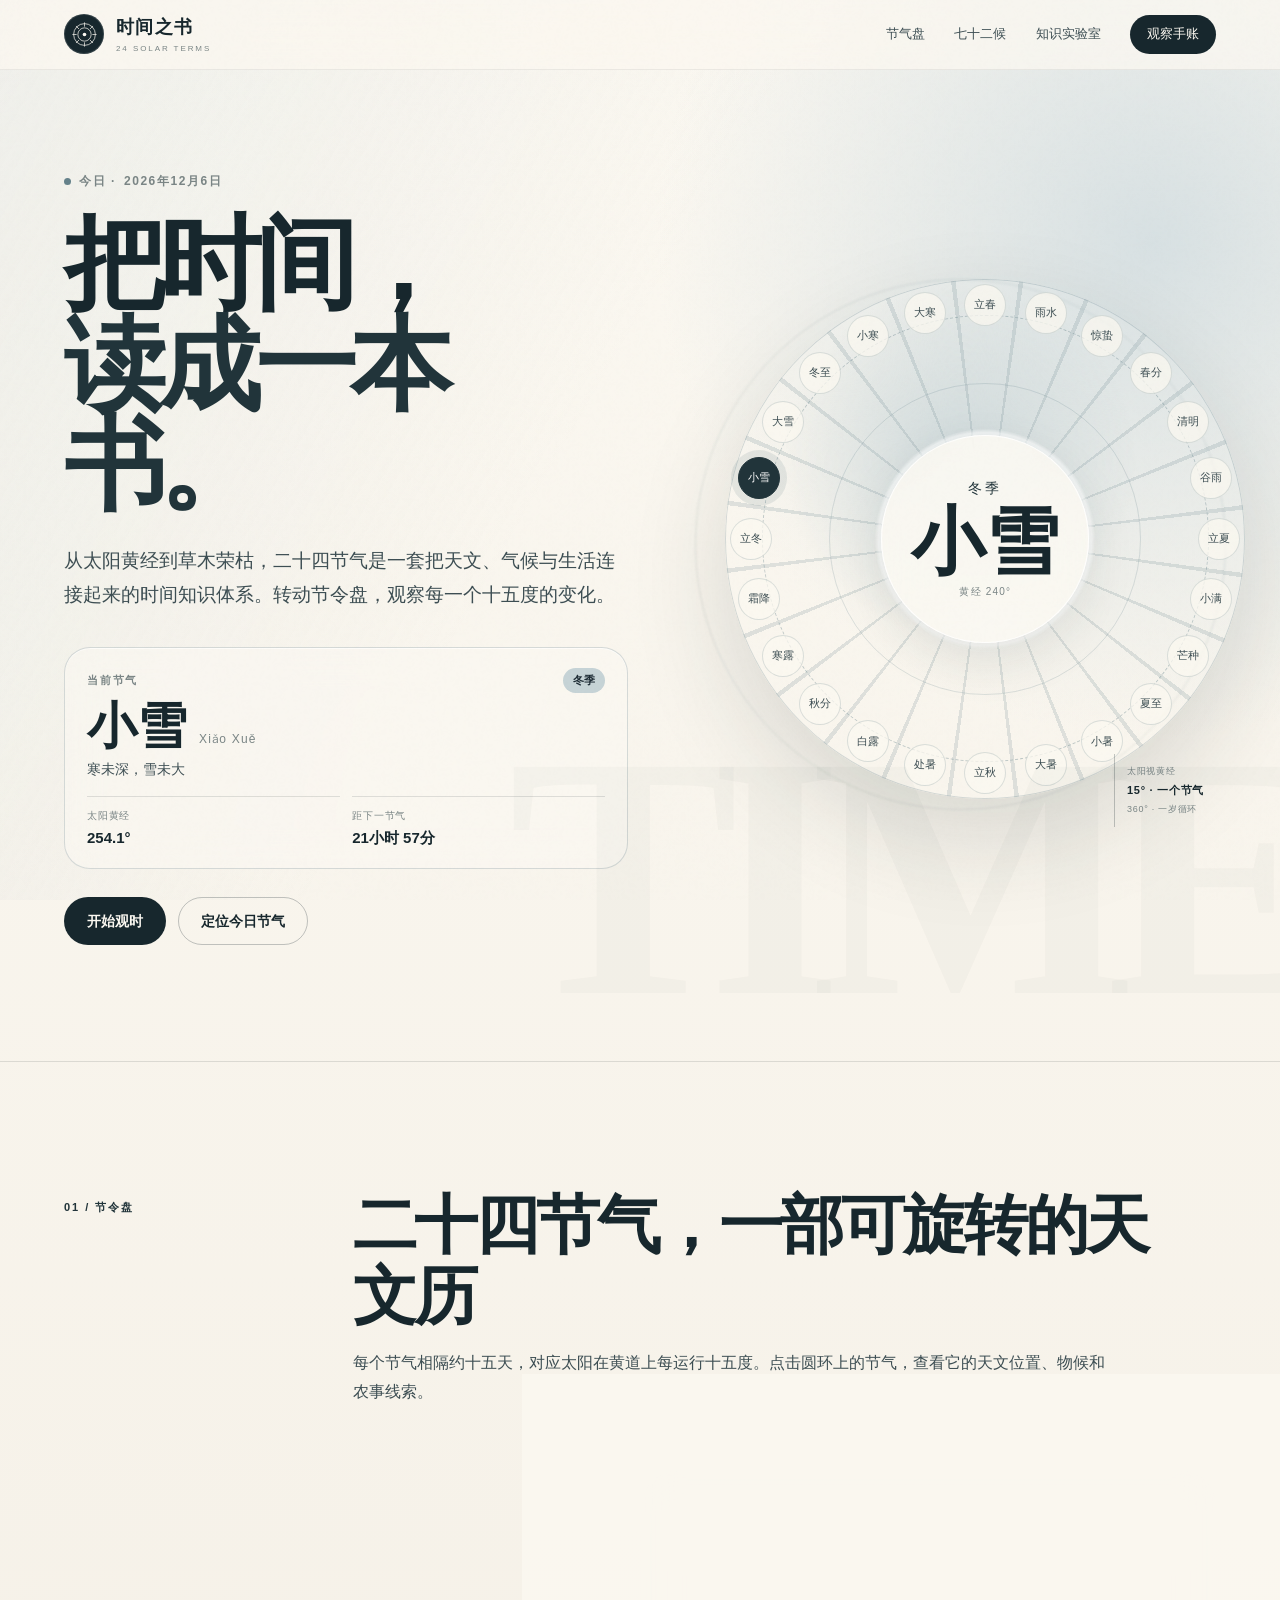
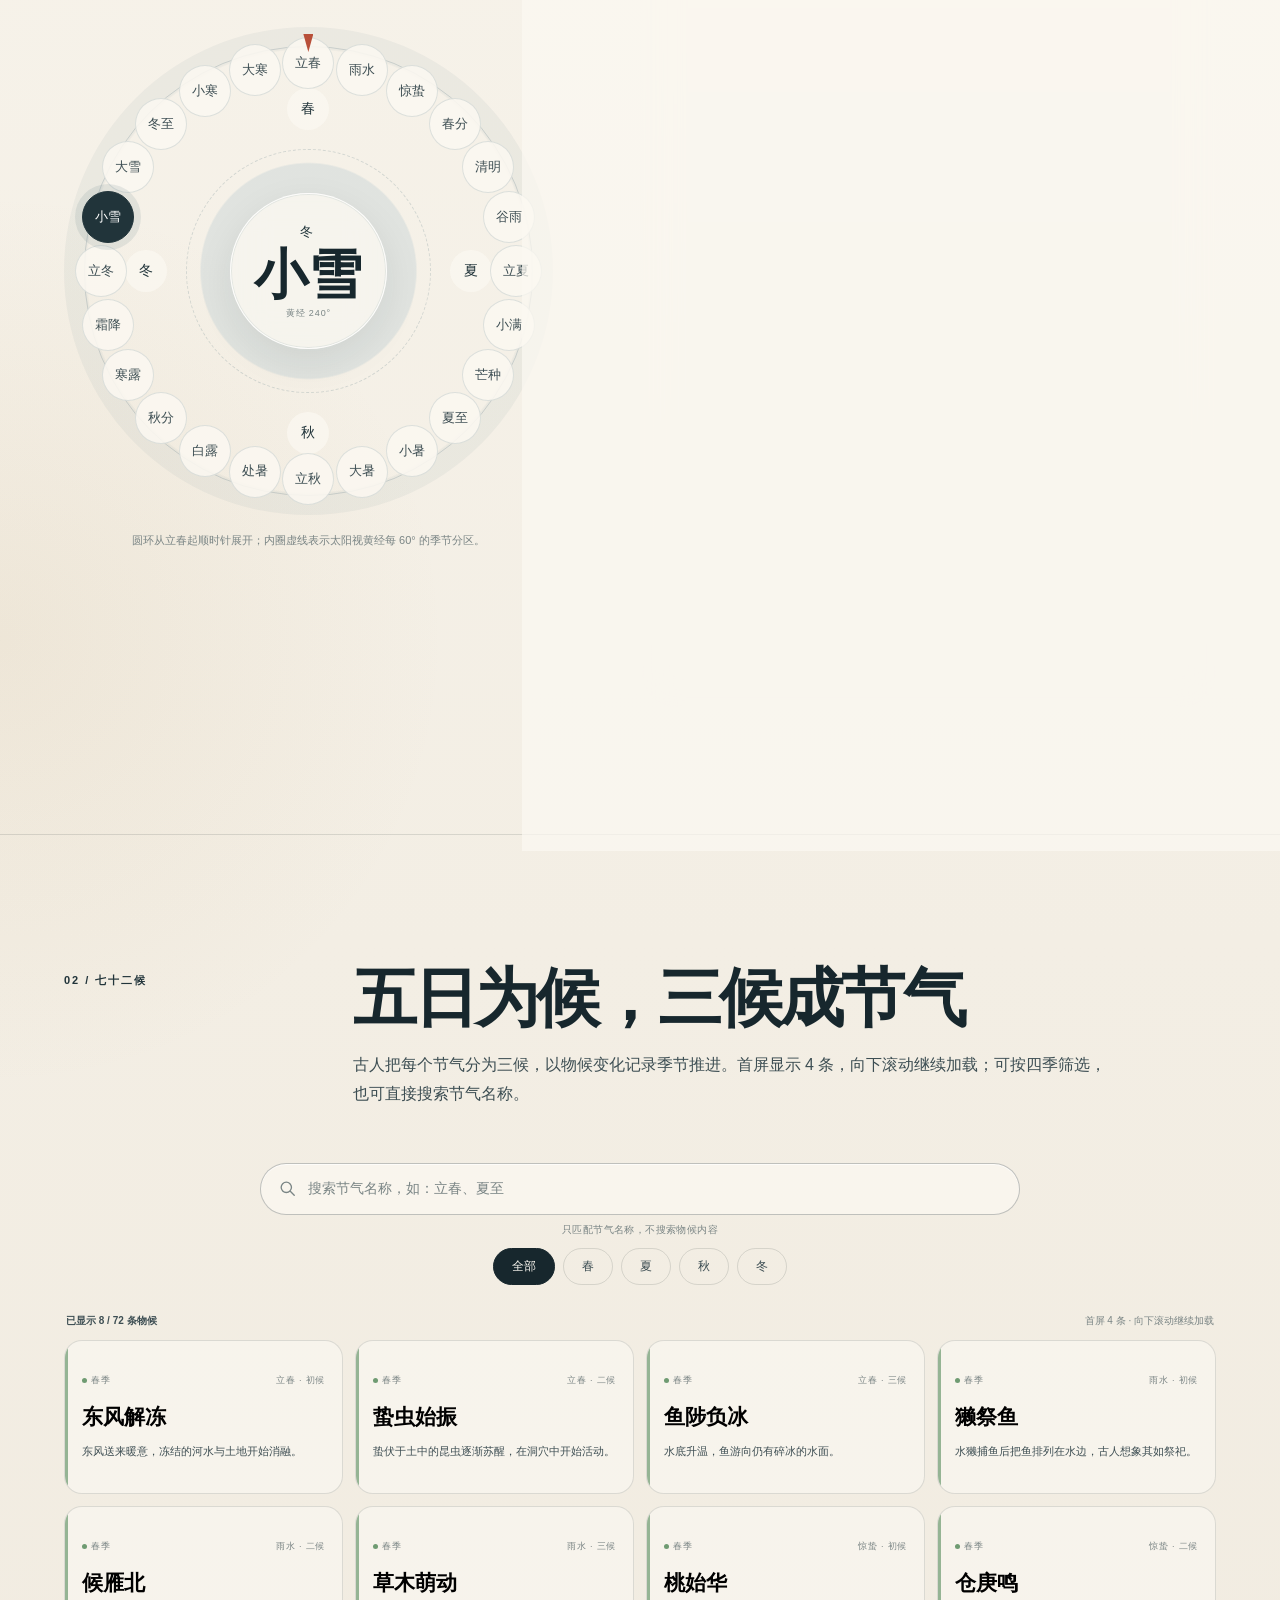
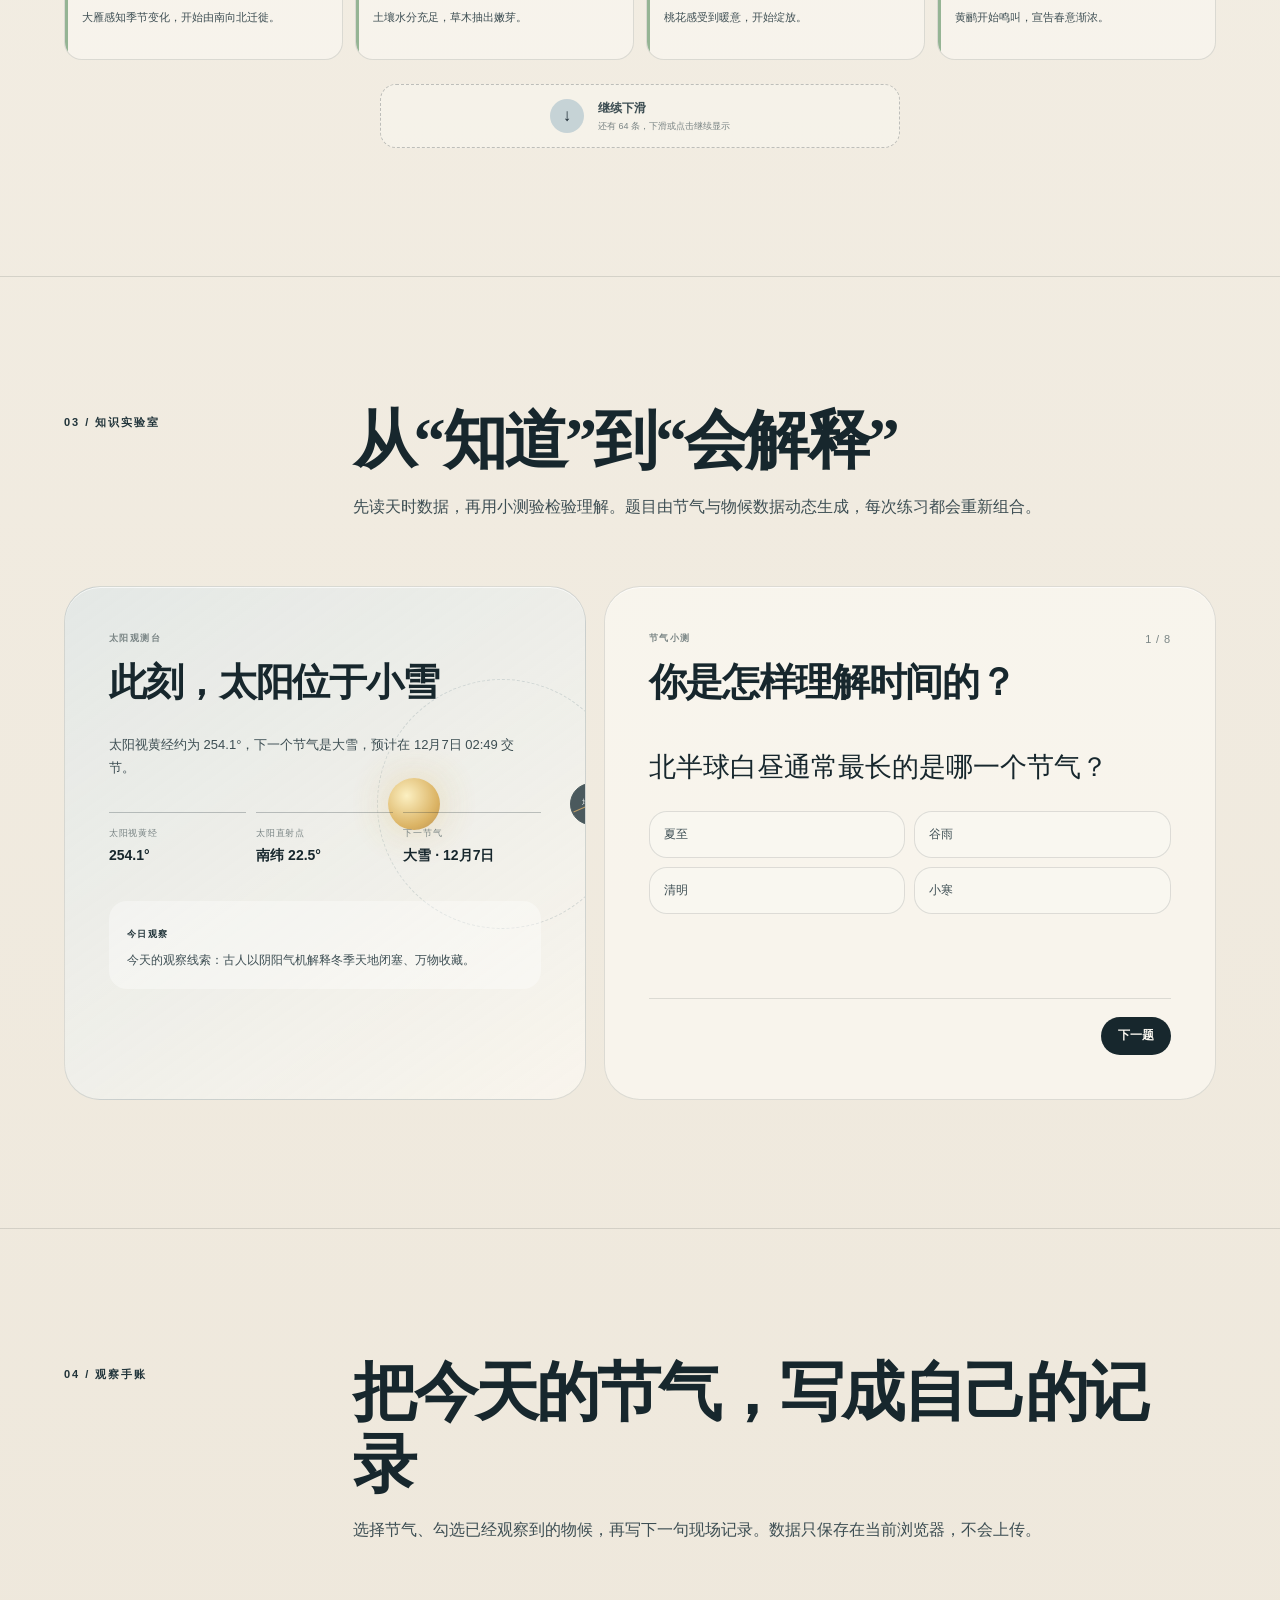
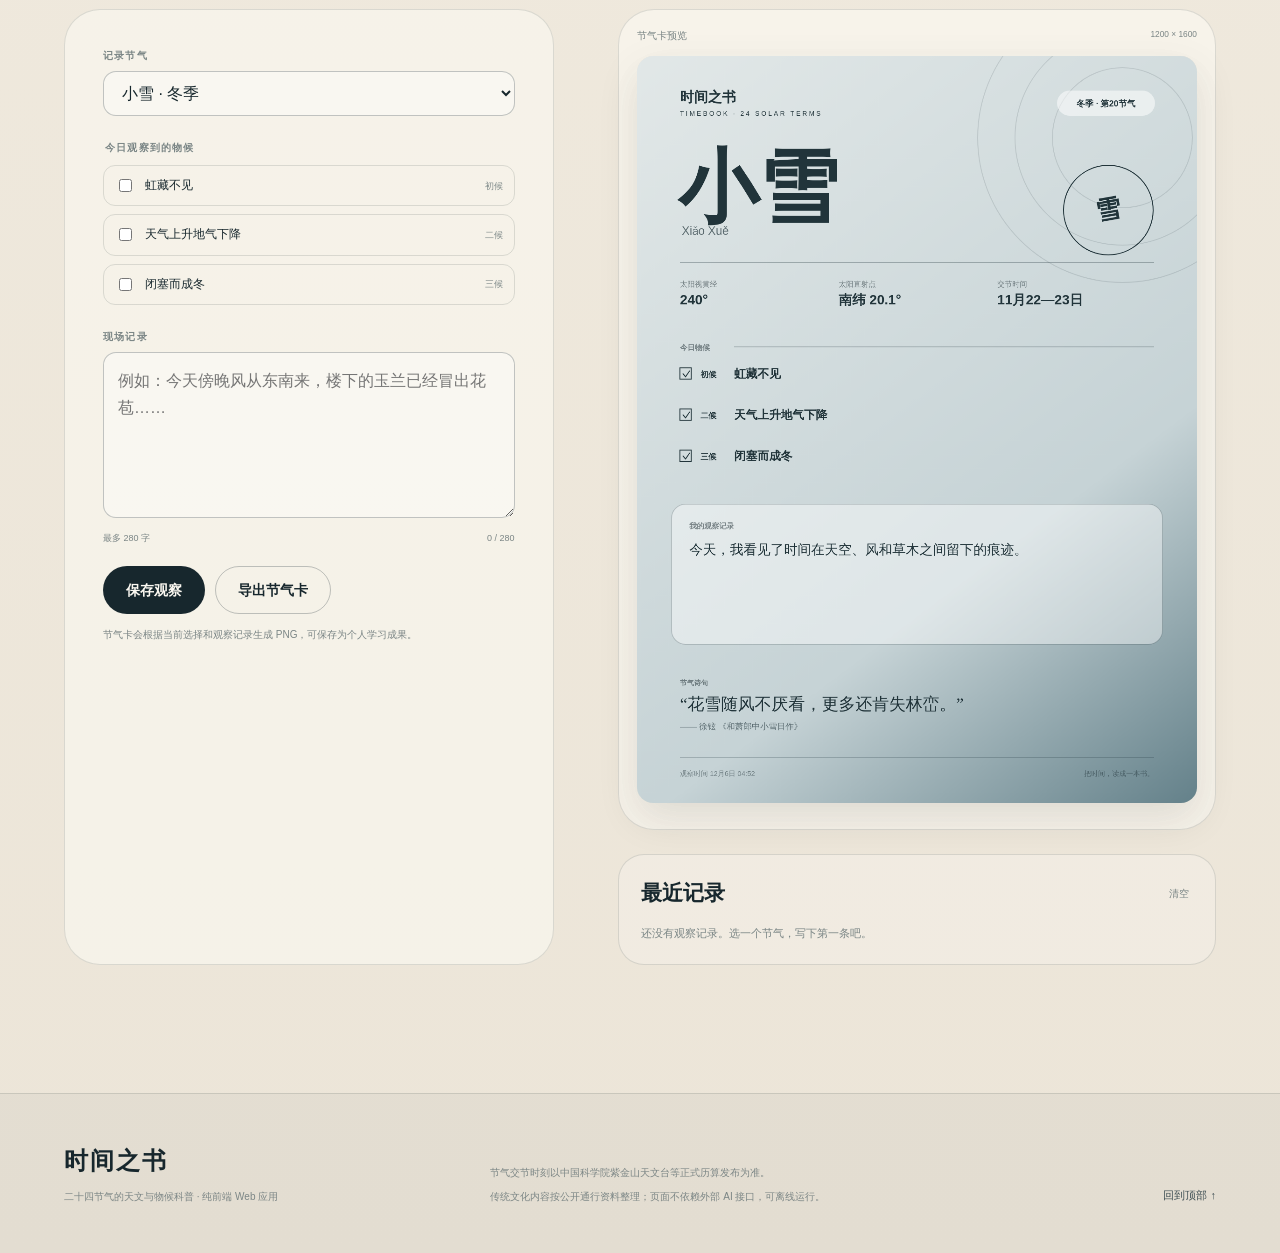
==== index.html @ 96a752ae "Add paged pentad browsing and solar term search" ====
<!doctype html>
<html lang="zh-CN">
<head>
  <meta charset="utf-8">
  <meta name="viewport" content="width=device-width, initial-scale=1">
  <meta name="description" content="《时间之书》是一款面向公众的二十四节气天文与物候科普 Web 应用，用交互节气盘、七十二候、知识测验与观察手账建立完整学习闭环。">
  <meta name="theme-color" content="#15272f">
  <title>时间之书 · 二十四节气天文与物候科普</title>
  <link rel="manifest" href="manifest.webmanifest">
  <link rel="icon" href="assets/icon.svg" type="image/svg+xml">
  <link rel="stylesheet" href="css/styles.css">
</head>
<body>
  <a class="skip-link" href="#main">跳到主要内容</a>
  <div class="page-grain" aria-hidden="true"></div>

  <header class="site-header" id="top">
    <a class="brand" href="#top" aria-label="时间之书首页">
      <span class="brand-mark" aria-hidden="true">
        <svg viewBox="0 0 48 48" role="img"><circle cx="24" cy="24" r="18"></circle><circle cx="24" cy="24" r="11"></circle><path d="M24 4v7M24 37v7M4 24h7M37 24h7M9.9 9.9l5 5M33.1 33.1l5 5M38.1 9.9l-5 5M14.9 33.1l-5 5"></path><circle cx="24" cy="24" r="3"></circle></svg>
      </span>
      <span class="brand-copy"><strong>时间之书</strong><small>24 SOLAR TERMS</small></span>
    </a>
    <nav class="site-nav" aria-label="主导航">
      <a href="#wheel">节气盘</a>
      <a href="#pentads">七十二候</a>
      <a href="#learning">知识实验室</a>
      <a class="nav-pill" href="#journal">观察手账</a>
    </nav>
  </header>

  <main id="main">
    <section class="hero" aria-labelledby="hero-title">
      <div class="hero-copy">
        <p class="eyebrow"><span class="pulse-dot" aria-hidden="true"></span> 今日 · <span id="todayLabel">正在校准天时</span></p>
        <h1 id="hero-title">把时间，<br><em>读成一本书。</em></h1>
        <p class="hero-lead">从太阳黄经到草木荣枯，二十四节气是一套把天文、气候与生活连接起来的时间知识体系。转动节令盘，观察每一个十五度的变化。</p>

        <article class="live-term" aria-live="polite">
          <div class="live-term-top">
            <span class="live-kicker">当前节气</span>
            <span class="live-season" id="liveSeason">—</span>
          </div>
          <div class="live-term-main">
            <strong id="liveTermName">—</strong>
            <span id="liveTermPinyin">—</span>
          </div>
          <p id="liveTermPhrase">正在根据太阳视黄经计算当前节气。</p>
          <div class="live-metrics">
            <div><span>太阳黄经</span><b id="liveLongitude">—</b></div>
            <div><span>距下一节气</span><b id="liveCountdown">—</b></div>
          </div>
        </article>

        <div class="hero-actions">
          <a class="button button-primary" href="#wheel">开始观时</a>
          <button class="button button-ghost" id="jumpTodayBtn" type="button">定位今日节气</button>
        </div>
      </div>

      <div class="hero-visual" aria-hidden="true">
        <div class="orbit-halo orbit-halo-a"></div>
        <div class="orbit-halo orbit-halo-b"></div>
        <div class="hero-orbit" id="heroOrbit">
          <div class="orbit-center">
            <span class="orbit-season" id="orbitSeason">四时</span>
            <strong id="orbitTerm">节气</strong>
            <small id="orbitLongitude">黄经 —</small>
          </div>
        </div>
        <div class="orbit-caption">
          <span>太阳视黄经</span>
          <strong>15° · 一个节气</strong>
          <span>360° · 一岁循环</span>
        </div>
      </div>
    </section>

    <section class="section wheel-section" id="wheel" aria-labelledby="wheel-title">
      <header class="section-heading">
        <p class="section-number">01 / 节令盘</p>
        <div>
          <h2 id="wheel-title">二十四节气，一部可旋转的天文历</h2>
          <p>每个节气相隔约十五天，对应太阳在黄道上每运行十五度。点击圆环上的节气，查看它的天文位置、物候和农事线索。</p>
        </div>
      </header>

      <div class="wheel-layout">
        <div class="solar-wheel-wrap">
          <div class="solar-wheel" id="solarWheel" role="group" aria-label="二十四节气交互圆盘">
            <div class="wheel-ring wheel-ring-outer" aria-hidden="true"></div>
            <div class="wheel-ring wheel-ring-inner" aria-hidden="true"></div>
            <div class="wheel-seasons" aria-hidden="true">
              <span class="wheel-season spring">春</span>
              <span class="wheel-season summer">夏</span>
              <span class="wheel-season autumn">秋</span>
              <span class="wheel-season winter">冬</span>
            </div>
            <div class="wheel-center" aria-live="polite">
              <span class="wheel-center-season" id="wheelSeason">春</span>
              <strong id="wheelTerm">立春</strong>
              <small id="wheelHint">黄经 315°</small>
            </div>
            <div class="wheel-terms" id="wheelTerms"></div>
            <div class="wheel-pointer" aria-hidden="true"></div>
          </div>
          <p class="wheel-note">圆环从立春起顺时针展开；内圈虚线表示太阳视黄经每 60° 的季节分区。</p>
        </div>

        <article class="term-panel" id="termPanel" aria-live="polite">
          <div id="termDetail"></div>
        </article>
      </div>
    </section>

    <section class="section pentad-section" id="pentads" aria-labelledby="pentads-title">
      <header class="section-heading">
        <p class="section-number">02 / 七十二候</p>
        <div>
          <h2 id="pentads-title">五日为候，三候成节气</h2>
          <p>古人把每个节气分为三候，以物候变化记录季节推进。首屏显示 4 条，向下滚动继续加载；可按四季筛选，也可直接搜索节气名称。</p>
        </div>
      </header>

      <div class="pentad-tools">
        <label class="pentad-search" for="pentadSearch">
          <svg viewBox="0 0 24 24" aria-hidden="true"><circle cx="10.5" cy="10.5" r="6.5"></circle><path d="m15.5 15.5 5 5"></path></svg>
          <input id="pentadSearch" type="search" inputmode="search" autocomplete="off" placeholder="搜索节气名称，如：立春、夏至" aria-describedby="pentadSearchHint">
          <button class="pentad-search-clear" id="clearPentadSearch" type="button" aria-label="清除节气搜索" hidden>×</button>
        </label>
        <p id="pentadSearchHint">只匹配节气名称，不搜索物候内容</p>
      </div>

      <div class="season-filter" id="seasonFilter" role="group" aria-label="按季节筛选七十二候">
        <button class="season-button is-active" type="button" data-season="all">全部</button>
        <button class="season-button" type="button" data-season="spring">春</button>
        <button class="season-button" type="button" data-season="summer">夏</button>
        <button class="season-button" type="button" data-season="autumn">秋</button>
        <button class="season-button" type="button" data-season="winter">冬</button>
      </div>

      <div class="pentad-meta">
        <span id="pentadStatus">显示 4 / 72 条物候</span>
        <span>首屏 4 条 · 向下滚动继续加载</span>
      </div>
      <div class="pentad-grid" id="pentadGrid"></div>
      <p class="pentad-empty" id="pentadEmpty" hidden></p>
      <button class="pentad-load-zone" id="pentadLoadZone" type="button">
        <span class="pentad-load-mark" aria-hidden="true">↓</span>
        <span><strong id="pentadLoadTitle">继续下滑</strong><small id="pentadLoadText">显示更多物候，也可以点击加载</small></span>
      </button>
    </section>

    <section class="section learning-section" id="learning" aria-labelledby="learning-title">
      <header class="section-heading">
        <p class="section-number">03 / 知识实验室</p>
        <div>
          <h2 id="learning-title">从“知道”到“会解释”</h2>
          <p>先读天时数据，再用小测验检验理解。题目由节气与物候数据动态生成，每次练习都会重新组合。</p>
        </div>
      </header>

      <div class="learning-grid">
        <article class="science-card">
          <div class="card-label">太阳观测台</div>
          <div class="science-orbit" aria-hidden="true">
            <div class="science-sun"></div>
            <div class="science-earth"><span>地球</span></div>
            <div class="science-axis"></div>
          </div>
          <h3 id="scienceTitle">此刻，太阳走到哪里？</h3>
          <p id="scienceCopy">正在计算太阳视黄经和太阳直射点纬度。</p>
          <dl class="science-stats">
            <div><dt>太阳视黄经</dt><dd id="scienceLongitude">—</dd></div>
            <div><dt>太阳直射点</dt><dd id="scienceDeclination">—</dd></div>
            <div><dt>下一节气</dt><dd id="scienceNextTerm">—</dd></div>
          </dl>
          <div class="observation-prompt">
            <span>今日观察</span>
            <p id="observationPrompt">留意天空、风向和植物的变化，把它们写进观察手账。</p>
          </div>
        </article>

        <article class="quiz-card" id="quizCard">
          <div class="quiz-head">
            <div>
              <div class="card-label">节气小测</div>
              <h3>你是怎样理解时间的？</h3>
            </div>
            <span class="quiz-progress" id="quizProgress">1 / 8</span>
          </div>
          <div class="quiz-body" id="quizBody"></div>
          <div class="quiz-footer">
            <span id="quizFeedback" role="status" aria-live="polite"></span>
            <button class="button button-small button-primary" id="quizNextBtn" type="button">下一题</button>
          </div>
        </article>
      </div>
    </section>

    <section class="section journal-section" id="journal" aria-labelledby="journal-title">
      <header class="section-heading">
        <p class="section-number">04 / 观察手账</p>
        <div>
          <h2 id="journal-title">把今天的节气，写成自己的记录</h2>
          <p>选择节气、勾选已经观察到的物候，再写下一句现场记录。数据只保存在当前浏览器，不会上传。</p>
        </div>
      </header>

      <div class="journal-grid">
        <form class="journal-form" id="journalForm">
          <label class="field-label" for="journalTerm">记录节气</label>
          <select id="journalTerm" name="term"></select>

          <fieldset class="pentad-picker">
            <legend>今日观察到的物候</legend>
            <div id="journalPentads"></div>
          </fieldset>

          <label class="field-label" for="journalNote">现场记录</label>
          <textarea id="journalNote" name="note" rows="5" maxlength="280" placeholder="例如：今天傍晚风从东南来，楼下的玉兰已经冒出花苞……"></textarea>
          <div class="field-meta"><span>最多 280 字</span><span id="noteCount">0 / 280</span></div>

          <div class="journal-actions">
            <button class="button button-primary" type="submit">保存观察</button>
            <button class="button button-ghost" type="button" id="exportCardBtn">导出节气卡</button>
          </div>
          <p class="form-note">节气卡会根据当前选择和观察记录生成 PNG，可保存为个人学习成果。</p>
        </form>

        <aside class="journal-side">
          <div class="journal-preview">
            <div class="journal-preview-head">
              <span>节气卡预览</span>
              <small>1200 × 1600</small>
            </div>
            <canvas id="cardCanvas" width="1200" height="1600" aria-label="二十四节气观察卡预览"></canvas>
          </div>
          <div class="journal-history">
            <div class="history-head"><h3>最近记录</h3><button class="text-button" id="clearJournalBtn" type="button">清空</button></div>
            <div id="journalEntries"><p class="empty-state">还没有观察记录。选一个节气，写下第一条吧。</p></div>
          </div>
        </aside>
      </div>
    </section>
  </main>

  <footer class="site-footer">
    <div class="footer-brand">
      <strong>时间之书</strong>
      <p>二十四节气的天文与物候科普 · 纯前端 Web 应用</p>
    </div>
    <div class="footer-meta">
      <p>节气交节时刻以中国科学院紫金山天文台等正式历算发布为准。</p>
      <p>传统文化内容按公开通行资料整理；页面不依赖外部 AI 接口，可离线运行。</p>
    </div>
    <a href="#top">回到顶部 ↑</a>
  </footer>

  <div class="toast" id="toast" role="status" aria-live="polite"></div>

  <noscript>
    <div class="noscript">本作品需要启用 JavaScript 才能使用节令盘、知识测验和观察手账。</div>
  </noscript>

  <script src="js/data.js" defer></script>
  <script src="js/app.js" defer></script>
</body>
</html>
---- css/styles.css ----
:root {
  --paper: #f3eee4;
  --paper-light: #fbf8f1;
  --paper-deep: #e7dfd1;
  --ink: #17272d;
  --ink-soft: #3d4e53;
  --muted: #7a8585;
  --line: rgba(23, 39, 45, .13);
  --line-strong: rgba(23, 39, 45, .25);
  --accent: #6f8f59;
  --accent-deep: #34533e;
  --season-soft: #dfe9d8;
  --season-ink: #1d3529;
  --gold: #b08a49;
  --cinnabar: #b84f39;
  --sans: -apple-system, BlinkMacSystemFont, "Segoe UI", "PingFang SC", "Microsoft YaHei", sans-serif;
  --serif: "Songti SC", "STSong", "Noto Serif CJK SC", "SimSun", serif;
  --shadow-soft: 0 24px 80px rgba(27, 39, 39, .12);
  --shadow-card: 0 12px 36px rgba(27, 39, 39, .08);
  --radius-xl: 36px;
  --radius-lg: 26px;
  --radius-md: 18px;
  --page-pad: clamp(20px, 5vw, 76px);
}
* { box-sizing: border-box; }
html { scroll-behavior: smooth; }
body {
  margin: 0;
  min-width: 320px;
  background:
    radial-gradient(circle at 90% 4%, color-mix(in srgb, var(--season-soft) 70%, white) 0, transparent 31rem),
    radial-gradient(circle at 0% 37%, rgba(176, 138, 73, .09), transparent 28rem),
    linear-gradient(180deg, var(--paper-light), var(--paper) 42%, #ece5d8);
  color: var(--ink);
  font-family: var(--sans);
  line-height: 1.6;
  -webkit-font-smoothing: antialiased;
  text-rendering: optimizeLegibility;
  transition: background .6s ease;
}
body::before {
  content: "";
  position: fixed;
  inset: 0;
  z-index: -2;
  pointer-events: none;
  background: linear-gradient(120deg, color-mix(in srgb, var(--season-soft) 22%, transparent), transparent 46%);
  transition: background .6s ease;
}
button, input, select, textarea { font: inherit; }
button, a { -webkit-tap-highlight-color: transparent; }
a { color: inherit; }
img, svg { display: block; max-width: 100%; }
::selection { background: color-mix(in srgb, var(--accent) 32%, transparent); }
:focus-visible { outline: 3px solid color-mix(in srgb, var(--accent) 70%, white); outline-offset: 3px; }
.skip-link {
  position: fixed;
  z-index: 1000;
  top: 12px;
  left: 12px;
  padding: 10px 16px;
  border-radius: 999px;
  background: var(--ink);
  color: var(--paper-light);
  transform: translateY(-150%);
  transition: transform .2s ease;
}
.skip-link:focus { transform: translateY(0); }
.page-grain {
  position: fixed;
  inset: 0;
  z-index: 999;
  opacity: .12;
  pointer-events: none;
  background-image: url("data:image/svg+xml,%3Csvg viewBox='0 0 160 160' xmlns='http://www.w3.org/2000/svg'%3E%3Cfilter id='n'%3E%3CfeTurbulence type='fractalNoise' baseFrequency='.92' numOctaves='2' stitchTiles='stitch'/%3E%3C/filter%3E%3Crect width='100%25' height='100%25' filter='url(%23n)' opacity='.11'/%3E%3C/svg%3E");
  mix-blend-mode: multiply;
}
.site-header {
  position: sticky;
  top: 0;
  z-index: 50;
  display: flex;
  align-items: center;
  justify-content: space-between;
  gap: 28px;
  padding: 13px var(--page-pad);
  border-bottom: 1px solid rgba(23, 39, 45, .07);
  background: color-mix(in srgb, var(--paper-light) 76%, transparent);
  backdrop-filter: saturate(170%) blur(24px);
  -webkit-backdrop-filter: saturate(170%) blur(24px);
}
.brand { display: inline-flex; align-items: center; gap: 12px; text-decoration: none; }
.brand-mark { display: grid; place-items: center; width: 40px; height: 40px; border-radius: 50%; background: var(--ink); color: var(--paper-light); box-shadow: inset 0 0 0 1px rgba(255,255,255,.12); }
.brand-mark svg { width: 29px; height: 29px; fill: none; stroke: currentColor; stroke-width: 1.2; }
.brand-mark circle:last-child { fill: currentColor; stroke: none; }
.brand-copy { display: grid; gap: 1px; }
.brand-copy strong { font-family: var(--serif); font-size: 18px; letter-spacing: .08em; }
.brand-copy small { color: var(--muted); font-size: 8px; letter-spacing: .24em; }
.site-nav { display: flex; align-items: center; gap: clamp(16px, 2.3vw, 34px); }
.site-nav a { color: var(--ink-soft); font-size: 13px; text-decoration: none; transition: color .2s ease; }
.site-nav a:hover { color: var(--ink); }
.site-nav .nav-pill { padding: 9px 17px; border-radius: 999px; background: var(--ink); color: var(--paper-light); }
.site-nav .nav-pill:hover { background: var(--accent-deep); color: white; }
main { overflow: hidden; }
.hero {
  position: relative;
  display: grid;
  grid-template-columns: minmax(0, 1.05fr) minmax(420px, .95fr);
  align-items: center;
  gap: clamp(30px, 6vw, 96px);
  min-height: calc(100vh - 67px);
  padding: clamp(58px, 8vw, 116px) var(--page-pad) clamp(76px, 9vw, 124px);
}
.hero::after {
  content: "TIME";
  position: absolute;
  right: -2vw;
  bottom: 5vh;
  color: rgba(23, 39, 45, .025);
  font-family: var(--serif);
  font-size: clamp(150px, 27vw, 420px);
  font-weight: 700;
  letter-spacing: -.09em;
  line-height: .8;
  pointer-events: none;
}
.eyebrow { display: flex; align-items: center; gap: 8px; margin: 0 0 24px; color: var(--muted); font-size: 12px; font-weight: 650; letter-spacing: .13em; text-transform: uppercase; }
.pulse-dot { width: 7px; height: 7px; border-radius: 50%; background: var(--accent); box-shadow: 0 0 0 0 color-mix(in srgb, var(--accent) 48%, transparent); animation: pulse 2.4s infinite; }
@keyframes pulse { 50% { box-shadow: 0 0 0 9px transparent; } }
.hero h1 { max-width: 720px; margin: 0; font-family: var(--serif); font-size: clamp(58px, 8vw, 116px); font-weight: 600; letter-spacing: -.065em; line-height: .98; }
.hero h1 em { color: var(--accent-deep); font-style: normal; }
.hero-lead { max-width: 580px; margin: 28px 0 0; color: var(--ink-soft); font-size: clamp(16px, 1.5vw, 20px); line-height: 1.78; }
.live-term { max-width: 610px; margin-top: 34px; padding: 20px 22px 18px; border: 1px solid color-mix(in srgb, var(--accent) 25%, transparent); border-radius: var(--radius-lg); background: color-mix(in srgb, var(--paper-light) 66%, transparent); box-shadow: inset 0 1px 0 rgba(255,255,255,.62); backdrop-filter: blur(16px); }
.live-term-top { display: flex; align-items: center; justify-content: space-between; gap: 20px; }
.live-kicker { color: var(--muted); font-size: 11px; font-weight: 700; letter-spacing: .16em; }
.live-season { padding: 4px 10px; border-radius: 999px; background: var(--season-soft); color: var(--season-ink); font-size: 11px; font-weight: 700; }
.live-term-main { display: flex; align-items: baseline; gap: 12px; margin-top: 5px; }
.live-term-main strong { font-family: var(--serif); font-size: clamp(34px, 4vw, 50px); line-height: 1.15; }
.live-term-main span { color: var(--muted); font-size: 12px; letter-spacing: .1em; }
.live-term p { margin: 2px 0 16px; color: var(--ink-soft); font-size: 14px; }
.live-metrics { display: grid; grid-template-columns: 1fr 1fr; gap: 12px; }
.live-metrics div { padding-top: 11px; border-top: 1px solid var(--line); }
.live-metrics span { display: block; color: var(--muted); font-size: 10px; letter-spacing: .08em; }
.live-metrics b { display: block; margin-top: 2px; font-size: 15px; font-weight: 650; }
.hero-actions { display: flex; flex-wrap: wrap; gap: 12px; margin-top: 28px; }
.button { display: inline-flex; align-items: center; justify-content: center; min-height: 48px; padding: 12px 22px; border: 1px solid transparent; border-radius: 999px; cursor: pointer; text-decoration: none; font-size: 14px; font-weight: 650; transition: transform .2s ease, background .2s ease, color .2s ease, border-color .2s ease; }
.button:hover { transform: translateY(-2px); }
.button-primary { background: var(--ink); color: var(--paper-light); }
.button-primary:hover { background: var(--accent-deep); color: white; }
.button-ghost { border-color: var(--line-strong); background: transparent; color: var(--ink); }
.button-ghost:hover { border-color: var(--ink); background: rgba(255,255,255,.35); }
.button-small { min-height: 38px; padding: 8px 16px; font-size: 12px; }
.hero-visual { position: relative; display: grid; justify-items: center; align-self: center; min-height: 560px; }
.orbit-halo { position: absolute; border-radius: 50%; filter: blur(1px); }
.orbit-halo-a { width: 72%; aspect-ratio: 1; background: radial-gradient(circle, color-mix(in srgb, var(--season-soft) 78%, transparent), transparent 68%); }
.orbit-halo-b { width: 104%; aspect-ratio: 1; border: 1px solid color-mix(in srgb, var(--accent) 16%, transparent); }
.hero-orbit {
  position: relative;
  width: min(100%, 520px);
  aspect-ratio: 1;
  border-radius: 50%;
  background: radial-gradient(circle at 50% 50%, rgba(255,255,255,.6) 0 29%, transparent 30%), repeating-conic-gradient(from -7.5deg, color-mix(in srgb, var(--accent) 18%, transparent) 0 1deg, transparent 1deg 15deg);
  box-shadow: inset 0 0 0 1px color-mix(in srgb, var(--accent) 25%, transparent), 0 40px 100px rgba(28, 44, 44, .14);
  animation: float 9s ease-in-out infinite;
}
.hero-orbit::before, .hero-orbit::after { content: ""; position: absolute; border-radius: 50%; }
.hero-orbit::before { inset: 7%; border: 1px dashed color-mix(in srgb, var(--accent) 38%, transparent); }
.hero-orbit::after { inset: 20%; border: 1px solid color-mix(in srgb, var(--accent) 20%, transparent); }
@keyframes float { 50% { transform: translateY(-10px); } }
.orbit-center { position: absolute; inset: 30%; display: flex; flex-direction: column; align-items: center; justify-content: center; border-radius: 50%; background: color-mix(in srgb, var(--paper-light) 82%, transparent); box-shadow: 0 18px 50px rgba(31, 45, 45, .1), inset 0 0 0 1px rgba(255,255,255,.8); text-align: center; backdrop-filter: blur(18px); }
.orbit-season { color: var(--accent-deep); font-family: var(--serif); font-size: 14px; letter-spacing: .24em; }
.orbit-center strong { margin: 4px 0 2px; font-family: var(--serif); font-size: clamp(44px, 6vw, 74px); font-weight: 600; line-height: 1.05; }
.orbit-center small { color: var(--muted); font-size: 10px; letter-spacing: .12em; }
.orbit-node { position: absolute; left: 50%; top: 50%; width: 42px; height: 42px; margin: -21px 0 0 -21px; display: grid; place-items: center; border: 1px solid color-mix(in srgb, var(--accent) 22%, transparent); border-radius: 50%; background: color-mix(in srgb, var(--paper-light) 74%, transparent); color: var(--ink-soft); font-family: var(--serif); font-size: 11px; transform: translate(var(--x), var(--y)); transition: background .35s ease, color .35s ease, border-color .35s ease, box-shadow .35s ease; }
.orbit-node.is-current { background: var(--accent-deep); border-color: var(--accent-deep); color: white; box-shadow: 0 0 0 7px color-mix(in srgb, var(--accent) 14%, transparent); }
.orbit-caption { position: absolute; right: 0; bottom: 12px; display: grid; gap: 3px; padding: 10px 12px; border-left: 1px solid var(--line-strong); color: var(--muted); font-size: 9px; letter-spacing: .08em; }
.orbit-caption strong { color: var(--ink); font-size: 11px; font-weight: 650; }
.section { padding: clamp(82px, 10vw, 150px) var(--page-pad); }
.section-heading { display: grid; grid-template-columns: minmax(130px, .26fr) minmax(0, 1fr); gap: clamp(24px, 5vw, 86px); align-items: start; max-width: 1320px; margin: 0 auto clamp(38px, 5vw, 66px); }
.section-number { margin: 9px 0 0; color: var(--accent-deep); font-size: 11px; font-weight: 750; letter-spacing: .18em; }
.section-heading h2 { max-width: 820px; margin: 0; font-family: var(--serif); font-size: clamp(34px, 5vw, 66px); font-weight: 600; letter-spacing: -.045em; line-height: 1.12; }
.section-heading p:not(.section-number) { max-width: 760px; margin: 16px 0 0; color: var(--ink-soft); font-size: clamp(14px, 1.25vw, 17px); line-height: 1.8; }
.wheel-section { border-top: 1px solid var(--line); }
.wheel-layout { display: grid; grid-template-columns: minmax(440px, .92fr) minmax(0, 1.08fr); align-items: center; gap: clamp(36px, 7vw, 100px); max-width: 1320px; margin: 0 auto; }
.solar-wheel-wrap { min-width: 0; }
.solar-wheel { position: relative; width: min(100%, 640px); aspect-ratio: 1; margin: 0 auto; border-radius: 50%; background: radial-gradient(circle, color-mix(in srgb, var(--season-soft) 46%, transparent) 0 31%, transparent 31.5%), radial-gradient(circle, transparent 0 64%, color-mix(in srgb, var(--accent) 7%, transparent) 64.5% 100%); }
.wheel-ring { position: absolute; border-radius: 50%; pointer-events: none; }
.wheel-ring-outer { inset: 4%; border: 1px solid color-mix(in srgb, var(--accent) 26%, transparent); }
.wheel-ring-inner { inset: 25%; border: 1px dashed color-mix(in srgb, var(--accent) 24%, transparent); }
.wheel-seasons { position: absolute; inset: 0; pointer-events: none; }
.wheel-season { position: absolute; display: grid; place-items: center; width: 42px; height: 42px; border-radius: 50%; background: color-mix(in srgb, var(--paper-light) 72%, transparent); color: var(--accent-deep); font-family: var(--serif); font-size: 14px; }
.wheel-season.spring { left: calc(50% - 21px); top: 12.5%; }
.wheel-season.summer { right: 12.5%; top: calc(50% - 21px); }
.wheel-season.autumn { left: calc(50% - 21px); bottom: 12.5%; }
.wheel-season.winter { left: 12.5%; top: calc(50% - 21px); }
.wheel-center { position: absolute; inset: 34%; display: flex; flex-direction: column; align-items: center; justify-content: center; border: 1px solid rgba(255,255,255,.8); border-radius: 50%; background: color-mix(in srgb, var(--paper-light) 82%, transparent); box-shadow: var(--shadow-card), inset 0 0 0 1px color-mix(in srgb, var(--accent) 12%, transparent); text-align: center; backdrop-filter: blur(18px); }
.wheel-center-season { color: var(--accent-deep); font-family: var(--serif); font-size: 13px; letter-spacing: .22em; }
.wheel-center strong { margin: 4px 0 0; font-family: var(--serif); font-size: clamp(34px, 4.2vw, 56px); font-weight: 600; line-height: 1.05; }
.wheel-center small { margin-top: 3px; color: var(--muted); font-size: 9px; letter-spacing: .1em; }
.wheel-terms { position: absolute; inset: 0; }
.wheel-term { position: absolute; left: 50%; top: 50%; width: clamp(38px, 5vw, 52px); height: clamp(38px, 5vw, 52px); margin: calc(clamp(38px, 5vw, 52px) / -2) 0 0 calc(clamp(38px, 5vw, 52px) / -2); display: grid; place-items: center; border: 1px solid color-mix(in srgb, var(--accent) 20%, transparent); border-radius: 50%; background: color-mix(in srgb, var(--paper-light) 88%, transparent); color: var(--ink-soft); cursor: pointer; font-family: var(--serif); font-size: clamp(10px, 1vw, 13px); transform: translate(var(--x), var(--y)); transition: transform .25s ease, background .25s ease, color .25s ease, box-shadow .25s ease; }
.wheel-term:hover { z-index: 2; background: var(--season-soft); color: var(--season-ink); transform: translate(var(--x), var(--y)) scale(1.12); }
.wheel-term.is-active { z-index: 3; border-color: var(--accent-deep); background: var(--accent-deep); color: white; box-shadow: 0 0 0 7px color-mix(in srgb, var(--accent) 14%, transparent); }
.wheel-term.is-current::after { content: ""; position: absolute; right: 2px; bottom: 2px; width: 7px; height: 7px; border: 2px solid var(--paper-light); border-radius: 50%; background: var(--gold); }
.wheel-pointer { position: absolute; left: calc(50% - 5px); top: 1.5%; width: 10px; height: 18px; clip-path: polygon(50% 100%, 0 0, 100% 0); background: var(--cinnabar); }
.wheel-note { max-width: 500px; margin: 16px auto 0; color: var(--muted); font-size: 11px; line-height: 1.7; text-align: center; }
.term-panel { position: relative; overflow: hidden; min-height: 560px; padding: clamp(28px, 4vw, 48px); border: 1px solid color-mix(in srgb, var(--accent) 20%, transparent); border-radius: var(--radius-xl); background: radial-gradient(circle at 100% 0, color-mix(in srgb, var(--season-soft) 72%, transparent), transparent 40%), color-mix(in srgb, var(--paper-light) 72%, transparent); box-shadow: var(--shadow-soft), inset 0 1px 0 rgba(255,255,255,.78); backdrop-filter: blur(18px); }
.term-watermark { position: absolute; top: 12px; right: 22px; color: color-mix(in srgb, var(--accent) 10%, transparent); font-family: var(--serif); font-size: clamp(140px, 19vw, 250px); line-height: 1; pointer-events: none; }
.term-head { position: relative; display: flex; align-items: flex-start; justify-content: space-between; gap: 20px; }
.term-label { color: var(--muted); font-size: 10px; font-weight: 750; letter-spacing: .16em; }
.term-title-row { display: flex; align-items: baseline; gap: 12px; margin-top: 4px; }
.term-title-row h3 { margin: 0; font-family: var(--serif); font-size: clamp(48px, 6.4vw, 82px); font-weight: 600; letter-spacing: -.06em; line-height: 1.05; }
.term-title-row span { color: var(--muted); font-size: 11px; letter-spacing: .1em; }
.term-tags { display: flex; flex-wrap: wrap; gap: 7px; margin-top: 8px; }
.term-tag { padding: 4px 9px; border: 1px solid var(--line); border-radius: 999px; color: var(--ink-soft); font-size: 10px; }
.term-season-badge { flex: 0 0 auto; display: grid; place-items: center; width: 54px; height: 54px; border: 1px solid var(--line); border-radius: 50%; background: rgba(255,255,255,.32); font-family: var(--serif); font-size: 20px; }
.term-summary { position: relative; max-width: 760px; margin: 30px 0 0; color: var(--ink-soft); font-size: clamp(15px, 1.35vw, 18px); line-height: 1.9; }
.term-metrics { position: relative; display: grid; grid-template-columns: repeat(3, 1fr); gap: 12px; margin-top: 26px; }
.term-metric { padding: 14px; border: 1px solid var(--line); border-radius: var(--radius-md); background: rgba(255,255,255,.24); }
.term-metric span { color: var(--muted); font-size: 9px; letter-spacing: .08em; }
.term-metric b { display: block; margin-top: 4px; font-size: 14px; font-weight: 650; }
.term-pentads { position: relative; display: grid; grid-template-columns: repeat(3, 1fr); gap: 10px; margin-top: 20px; }
.term-pentad { padding: 15px; border-top: 1px solid var(--line-strong); }
.term-pentad span { color: var(--accent-deep); font-size: 9px; font-weight: 750; letter-spacing: .12em; }
.term-pentad strong { display: block; margin-top: 4px; font-family: var(--serif); font-size: 18px; font-weight: 600; }
.term-pentad p { margin: 7px 0 0; color: var(--ink-soft); font-size: 11px; line-height: 1.65; }
.term-bottom { position: relative; display: grid; grid-template-columns: 1fr 1.05fr; gap: 28px; margin-top: 26px; padding-top: 22px; border-top: 1px solid var(--line); }
.term-poem blockquote { margin: 0; font-family: var(--serif); font-size: 20px; line-height: 1.6; }
.term-poem cite { display: block; margin-top: 7px; color: var(--muted); font-family: var(--sans); font-size: 10px; font-style: normal; }
.term-science p, .term-life p { margin: 4px 0 0; color: var(--ink-soft); font-size: 12px; line-height: 1.75; }
.term-science span, .term-life span { color: var(--muted); font-size: 9px; font-weight: 750; letter-spacing: .12em; }
.pentad-section { border-top: 1px solid var(--line); }
.season-filter { display: flex; flex-wrap: wrap; justify-content: center; gap: 8px; max-width: 1320px; margin: -12px auto 28px; }
.season-button { padding: 8px 18px; border: 1px solid var(--line); border-radius: 999px; background: transparent; color: var(--ink-soft); cursor: pointer; font-size: 12px; transition: all .2s ease; }
.season-button:hover { border-color: var(--ink); }
.season-button.is-active { border-color: var(--ink); background: var(--ink); color: var(--paper-light); }
.pentad-grid { display: grid; grid-template-columns: repeat(4, minmax(0, 1fr)); gap: 12px; max-width: 1320px; margin: 0 auto; }
.pentad-card { position: relative; min-height: 154px; padding: 17px; overflow: hidden; border: 1px solid var(--line); border-radius: var(--radius-md); background: color-mix(in srgb, var(--paper-light) 64%, transparent); text-align: left; cursor: pointer; transition: transform .22s ease, border-color .22s ease, box-shadow .22s ease; }
.pentad-card:hover { transform: translateY(-3px); border-color: color-mix(in srgb, var(--accent) 45%, transparent); box-shadow: var(--shadow-card); }
.pentad-card::before { content: ""; position: absolute; inset: 0 auto 0 0; width: 3px; background: var(--card-accent, var(--accent)); opacity: .72; }
.pentad-card-top { display: flex; justify-content: space-between; gap: 12px; color: var(--muted); font-size: 9px; letter-spacing: .08em; }
.pentad-card strong { display: block; margin-top: 13px; font-family: var(--serif); font-size: 21px; font-weight: 600; }
.pentad-card p { margin: 8px 0 0; color: var(--ink-soft); font-size: 11px; line-height: 1.65; }
.pentad-card.is-current { border-color: var(--accent); box-shadow: 0 0 0 3px color-mix(in srgb, var(--accent) 10%, transparent); }
.pentad-season { display: inline-flex; align-items: center; gap: 4px; }
.pentad-season::before { content: ""; width: 5px; height: 5px; border-radius: 50%; background: var(--card-accent, var(--accent)); }
.learning-section { border-top: 1px solid var(--line); }
.learning-grid { display: grid; grid-template-columns: .92fr 1.08fr; gap: 18px; max-width: 1320px; margin: 0 auto; }
.science-card, .quiz-card { position: relative; min-height: 490px; padding: clamp(26px, 4vw, 44px); overflow: hidden; border: 1px solid var(--line); border-radius: var(--radius-xl); background: color-mix(in srgb, var(--paper-light) 72%, transparent); box-shadow: inset 0 1px 0 rgba(255,255,255,.65); }
.science-card { background: linear-gradient(145deg, color-mix(in srgb, var(--season-soft) 44%, var(--paper-light)), color-mix(in srgb, var(--paper-light) 76%, transparent)); }
.card-label { color: var(--muted); font-size: 9px; font-weight: 750; letter-spacing: .16em; text-transform: uppercase; }
.science-card h3, .quiz-card h3 { margin: 7px 0 0; font-family: var(--serif); font-size: clamp(26px, 3vw, 38px); font-weight: 600; letter-spacing: -.035em; }
.science-orbit { position: absolute; top: 92px; right: -42px; width: 250px; aspect-ratio: 1; border: 1px dashed color-mix(in srgb, var(--accent) 28%, transparent); border-radius: 50%; opacity: .8; }
.science-sun { position: absolute; left: 10px; top: 50%; width: 52px; height: 52px; margin-top: -26px; border-radius: 50%; background: radial-gradient(circle at 36% 34%, #fff0b8, #d6a442 65%, #a97528); box-shadow: 0 0 42px rgba(214, 164, 66, .4); }
.science-earth { position: absolute; right: 14px; top: 50%; width: 42px; height: 42px; margin-top: -21px; display: grid; place-items: center; border: 1px solid var(--accent-deep); border-radius: 50%; background: var(--accent-deep); color: white; }
.science-earth span { font-size: 8px; letter-spacing: .1em; }
.science-axis { position: absolute; right: 16px; top: 50%; width: 38px; height: 1px; background: var(--gold); transform: rotate(-23deg); transform-origin: center; }
.science-card > p { position: relative; max-width: 430px; margin: 20px 0 0; color: var(--ink-soft); font-size: 13px; line-height: 1.8; }
.science-stats { position: relative; display: grid; grid-template-columns: repeat(3, 1fr); gap: 10px; margin: 32px 0 0; }
.science-stats div { padding-top: 13px; border-top: 1px solid var(--line-strong); }
.science-stats dt { color: var(--muted); font-size: 9px; letter-spacing: .08em; }
.science-stats dd { margin: 4px 0 0; font-size: 14px; font-weight: 650; }
.observation-prompt { position: relative; margin-top: 34px; padding: 18px; border-radius: var(--radius-md); background: rgba(255,255,255,.36); }
.observation-prompt span { color: var(--accent-deep); font-size: 9px; font-weight: 750; letter-spacing: .14em; }
.observation-prompt p { margin: 6px 0 0; color: var(--ink-soft); font-size: 12px; line-height: 1.7; }
.quiz-head { display: flex; align-items: flex-start; justify-content: space-between; gap: 20px; }
.quiz-progress { flex: 0 0 auto; color: var(--muted); font-size: 11px; letter-spacing: .08em; }
.quiz-body { margin-top: 34px; }
.quiz-question { margin: 0; font-family: var(--serif); font-size: clamp(19px, 2.1vw, 27px); line-height: 1.55; }
.quiz-options { display: grid; grid-template-columns: 1fr 1fr; gap: 9px; margin-top: 22px; }
.quiz-option { padding: 13px 14px; border: 1px solid var(--line); border-radius: var(--radius-md); background: rgba(255,255,255,.24); color: var(--ink-soft); text-align: left; cursor: pointer; font-size: 12px; transition: all .18s ease; }
.quiz-option:hover:not(:disabled) { border-color: var(--accent); background: color-mix(in srgb, var(--season-soft) 42%, transparent); }
.quiz-option.is-correct { border-color: #3e8057; background: #dcebdd; color: #1b4a2b; }
.quiz-option.is-wrong { border-color: #b9644d; background: #f2ddd7; color: #662c1f; }
.quiz-option:disabled { cursor: default; }
.quiz-explain { min-height: 46px; margin: 18px 0 0; color: var(--ink-soft); font-size: 11px; line-height: 1.7; }
.quiz-footer { display: flex; align-items: center; justify-content: space-between; gap: 16px; margin-top: 20px; padding-top: 18px; border-top: 1px solid var(--line); }
#quizFeedback { color: var(--accent-deep); font-size: 11px; font-weight: 650; }
.quiz-result { display: grid; place-items: center; min-height: 280px; text-align: center; }
.quiz-score { font-family: var(--serif); font-size: 72px; line-height: 1; }
.quiz-result p { max-width: 440px; margin: 14px auto 0; color: var(--ink-soft); font-size: 13px; }
.quiz-result .button { margin-top: 22px; }
.journal-section { border-top: 1px solid var(--line); }
.journal-grid { display: grid; grid-template-columns: minmax(0, .9fr) minmax(0, 1.1fr); gap: clamp(26px, 5vw, 64px); max-width: 1320px; margin: 0 auto; }
.journal-form { padding: clamp(24px, 4vw, 38px); border: 1px solid var(--line); border-radius: var(--radius-xl); background: color-mix(in srgb, var(--paper-light) 62%, transparent); }
.field-label { display: block; margin: 0 0 7px; color: var(--muted); font-size: 10px; font-weight: 750; letter-spacing: .12em; }
select, textarea { width: 100%; border: 1px solid var(--line-strong); border-radius: 13px; background: rgba(255,255,255,.38); color: var(--ink); }
select { padding: 12px 14px; }
textarea { resize: vertical; min-height: 140px; padding: 14px; line-height: 1.7; }
select:focus, textarea:focus { border-color: var(--accent); outline: none; box-shadow: 0 0 0 3px color-mix(in srgb, var(--accent) 12%, transparent); }
.pentad-picker { margin: 24px 0 0; padding: 0; border: 0; }
.pentad-picker legend { margin-bottom: 9px; color: var(--muted); font-size: 10px; font-weight: 750; letter-spacing: .12em; }
#journalPentads { display: grid; gap: 8px; }
.pentad-check { display: flex; align-items: center; gap: 10px; padding: 10px 11px; border: 1px solid var(--line); border-radius: 12px; cursor: pointer; }
.pentad-check input { accent-color: var(--accent-deep); }
.pentad-check span { font-size: 12px; }
.pentad-check small { margin-left: auto; color: var(--muted); font-size: 9px; }
.journal-form > .field-label:nth-of-type(2) { margin-top: 24px; }
.field-meta { display: flex; justify-content: space-between; margin-top: 6px; color: var(--muted); font-size: 9px; }
.journal-actions { display: flex; flex-wrap: wrap; gap: 10px; margin-top: 20px; }
.form-note { margin: 13px 0 0; color: var(--muted); font-size: 10px; line-height: 1.6; }
.journal-side { display: grid; gap: 24px; }
.journal-preview { padding: 18px; border: 1px solid var(--line); border-radius: var(--radius-xl); background: color-mix(in srgb, var(--paper-light) 68%, transparent); }
.journal-preview-head { display: flex; justify-content: space-between; gap: 16px; margin-bottom: 12px; color: var(--muted); font-size: 10px; }
.journal-preview canvas { width: 100%; height: auto; border-radius: 16px; background: #ece4d6; box-shadow: 0 15px 40px rgba(31, 45, 45, .12); }
.journal-history { padding: 22px; border: 1px solid var(--line); border-radius: var(--radius-lg); background: rgba(255,255,255,.22); }
.history-head { display: flex; align-items: center; justify-content: space-between; gap: 18px; }
.history-head h3 { margin: 0; font-family: var(--serif); font-size: 21px; font-weight: 600; }
.text-button { padding: 4px; border: 0; background: transparent; color: var(--muted); cursor: pointer; font-size: 10px; }
.text-button:hover { color: var(--cinnabar); }
.journal-entry { display: grid; grid-template-columns: 54px 1fr; gap: 12px; padding: 14px 0; border-bottom: 1px solid var(--line); }
.journal-entry:last-child { border-bottom: 0; }
.entry-term { font-family: var(--serif); font-size: 20px; }
.entry-content p { margin: 3px 0 0; color: var(--ink-soft); font-size: 11px; line-height: 1.65; }
.entry-time { color: var(--muted); font-size: 9px; }
.entry-pentads { display: flex; flex-wrap: wrap; gap: 4px; margin-top: 6px; }
.entry-pentads span { padding: 2px 6px; border-radius: 999px; background: var(--season-soft); color: var(--season-ink); font-size: 8px; }
.empty-state { margin: 14px 0 0; color: var(--muted); font-size: 11px; }
.site-footer { display: grid; grid-template-columns: .8fr 1.3fr auto; align-items: end; gap: 32px; padding: 48px var(--page-pad); border-top: 1px solid var(--line); background: rgba(23, 39, 45, .035); }
.footer-brand strong { font-family: var(--serif); font-size: 24px; letter-spacing: .08em; }
.footer-brand p, .footer-meta p { margin: 7px 0 0; color: var(--muted); font-size: 10px; line-height: 1.7; }
.footer-meta { max-width: 620px; }
.site-footer > a { color: var(--ink-soft); font-size: 11px; text-decoration: none; }
.toast { position: fixed; z-index: 200; left: 50%; bottom: 26px; padding: 10px 18px; border-radius: 999px; background: var(--ink); color: white; font-size: 12px; opacity: 0; pointer-events: none; transform: translate(-50%, 15px); transition: opacity .22s ease, transform .22s ease; }
.toast.is-visible { opacity: 1; transform: translate(-50%, 0); }
.noscript { position: fixed; inset: auto 20px 20px; z-index: 300; padding: 16px; border-radius: 14px; background: var(--cinnabar); color: white; text-align: center; }
@media (max-width: 1100px) {
  .hero { grid-template-columns: 1fr; min-height: auto; }
  .hero-copy { max-width: 780px; }
  .hero-visual { width: min(100%, 620px); margin: 0 auto; min-height: 580px; }
  .wheel-layout, .learning-grid, .journal-grid { grid-template-columns: 1fr; }
  .term-panel { min-height: 0; }
  .pentad-grid { grid-template-columns: repeat(3, minmax(0, 1fr)); }
  .site-footer { grid-template-columns: 1fr 1fr; }
  .site-footer > a { grid-column: 2; justify-self: end; }
}
@media (max-width: 760px) {
  :root { --radius-xl: 26px; --radius-lg: 20px; }
  .site-header { padding: 11px 18px; }
  .brand-copy small { display: none; }
  .site-nav { gap: 13px; }
  .site-nav a:not(.nav-pill) { display: none; }
  .hero { padding-top: 54px; }
  .hero h1 { font-size: clamp(50px, 15vw, 76px); }
  .hero-lead { font-size: 15px; }
  .hero-visual { min-height: 430px; }
  .hero-orbit { width: min(94vw, 430px); }
  .orbit-node { width: 34px; height: 34px; margin: -17px 0 0 -17px; font-size: 9px; }
  .orbit-caption { display: none; }
  .section-heading { grid-template-columns: 1fr; gap: 12px; }
  .section-number { margin-top: 0; }
  .section-heading h2 { font-size: clamp(31px, 9vw, 48px); }
  .solar-wheel { width: min(92vw, 520px); }
  .wheel-term { width: 34px; height: 34px; margin: -17px 0 0 -17px; font-size: 9px; }
  .wheel-season { width: 30px; height: 30px; font-size: 11px; }
  .wheel-season.spring, .wheel-season.autumn { left: calc(50% - 15px); }
  .wheel-season.summer { right: 12.5%; top: calc(50% - 15px); }
  .wheel-season.winter { left: 12.5%; top: calc(50% - 15px); }
  .wheel-center { inset: 31%; }
  .wheel-center strong { font-size: 38px; }
  .term-head { align-items: flex-start; }
  .term-title-row h3 { font-size: 52px; }
  .term-season-badge { width: 42px; height: 42px; font-size: 16px; }
  .term-metrics, .term-pentads, .term-bottom, .science-stats { grid-template-columns: 1fr; }
  .term-pentads { gap: 0; }
  .term-pentad { padding: 13px 0; }
  .term-metric { padding: 11px 12px; }
  .pentad-grid { grid-template-columns: repeat(2, minmax(0, 1fr)); }
  .science-card, .quiz-card { min-height: auto; padding: 24px; }
  .science-orbit { opacity: .45; }
  .quiz-options { grid-template-columns: 1fr; }
  .site-footer { grid-template-columns: 1fr; align-items: start; padding: 36px 20px; }
  .site-footer > a { grid-column: auto; justify-self: start; }
  .journal-entry { grid-template-columns: 46px 1fr; }
}
@media (max-width: 430px) {
  .site-nav .nav-pill { padding: 8px 13px; }
  .hero-actions .button { flex: 1 1 100%; }
  .pentad-grid { grid-template-columns: 1fr; }
  .pentad-card { min-height: 130px; }
  .solar-wheel { width: 96vw; }
  .wheel-term { width: 30px; height: 30px; margin: -15px 0 0 -15px; font-size: 8px; }
  .wheel-center { inset: 29%; }
  .wheel-center strong { font-size: 32px; }
  .wheel-center-season { font-size: 10px; }
  .wheel-center small { font-size: 8px; }
  .term-title-row { flex-wrap: wrap; }
  .term-title-row h3 { font-size: 44px; }
  .term-panel { padding: 22px 18px; }
  .quiz-head { display: block; }
  .quiz-progress { display: block; margin-top: 8px; }
}
@media (prefers-reduced-motion: reduce) {
  html { scroll-behavior: auto; }
  *, *::before, *::after { animation-duration: .01ms !important; animation-iteration-count: 1 !important; transition-duration: .01ms !important; }
}

/* 七十二候渐进浏览与节气搜索 */
.pentad-tools {
  display: flex;
  flex-direction: column;
  align-items: center;
  gap: 7px;
  max-width: 760px;
  margin: -10px auto 22px;
}
.pentad-search {
  display: flex;
  align-items: center;
  gap: 11px;
  width: 100%;
  min-height: 52px;
  padding: 0 17px;
  border: 1px solid var(--line-strong);
  border-radius: 999px;
  background: color-mix(in srgb, var(--paper-light) 76%, transparent);
  box-shadow: inset 0 1px 0 rgba(255,255,255,.7);
  transition: border-color .2s ease, box-shadow .2s ease, background .2s ease;
}
.pentad-search:focus-within {
  border-color: var(--accent);
  background: color-mix(in srgb, var(--paper-light) 92%, transparent);
  box-shadow: 0 0 0 4px color-mix(in srgb, var(--accent) 11%, transparent);
}
.pentad-search svg {
  flex: 0 0 auto;
  width: 19px;
  height: 19px;
  fill: none;
  stroke: var(--muted);
  stroke-width: 1.7;
  stroke-linecap: round;
}
.pentad-search input {
  flex: 1;
  min-width: 0;
  padding: 2px 0;
  border: 0;
  outline: 0;
  background: transparent;
  color: var(--ink);
  font-size: 14px;
}
.pentad-search input::placeholder { color: var(--muted); }
.pentad-search input::-webkit-search-cancel-button { display: none; }
.pentad-search-clear {
  flex: 0 0 auto;
  display: grid;
  place-items: center;
  width: 27px;
  height: 27px;
  padding: 0;
  border: 0;
  border-radius: 50%;
  background: var(--season-soft);
  color: var(--season-ink);
  cursor: pointer;
  font-size: 19px;
  line-height: 1;
}
.pentad-search-clear:hover { background: var(--ink); color: white; }
.pentad-tools > p {
  margin: 0;
  color: var(--muted);
  font-size: 10px;
  letter-spacing: .04em;
}
.pentad-meta {
  display: flex;
  align-items: center;
  justify-content: space-between;
  gap: 20px;
  max-width: 1320px;
  margin: 0 auto 11px;
  padding: 0 2px;
  color: var(--muted);
  font-size: 10px;
}
.pentad-meta span:first-child { color: var(--ink-soft); font-weight: 650; }
.pentad-card[hidden],
.pentad-empty[hidden],
.pentad-load-zone[hidden],
.pentad-search-clear[hidden] { display: none !important; }
.pentad-empty {
  max-width: 720px;
  margin: 28px auto 0;
  padding: 28px;
  border: 1px dashed var(--line-strong);
  border-radius: var(--radius-lg);
  color: var(--ink-soft);
  text-align: center;
  font-size: 13px;
}
.pentad-load-zone {
  display: flex;
  align-items: center;
  justify-content: center;
  gap: 14px;
  width: min(100%, 520px);
  margin: 24px auto 0;
  padding: 14px 18px;
  border: 1px dashed var(--line-strong);
  border-radius: 16px;
  background: color-mix(in srgb, var(--paper-light) 46%, transparent);
  color: var(--ink-soft);
  cursor: pointer;
  transition: border-color .2s ease, background .2s ease, transform .2s ease;
}
.pentad-load-zone:hover {
  border-color: var(--accent);
  background: color-mix(in srgb, var(--season-soft) 42%, transparent);
  transform: translateY(-2px);
}
.pentad-load-mark {
  display: grid;
  place-items: center;
  flex: 0 0 auto;
  width: 34px;
  height: 34px;
  border-radius: 50%;
  background: var(--season-soft);
  color: var(--season-ink);
  font-size: 17px;
  animation: loadNudge 2s ease-in-out infinite;
}
@keyframes loadNudge { 50% { transform: translateY(3px); } }
.pentad-load-zone > span:last-child { display: grid; gap: 1px; text-align: left; }
.pentad-load-zone strong { font-size: 12px; font-weight: 700; }
.pentad-load-zone small { color: var(--muted); font-size: 9px; }
@media (max-width: 760px) {
  .pentad-tools { margin-top: -4px; }
  .pentad-search { min-height: 48px; padding: 0 14px; }
  .pentad-search input { font-size: 13px; }
  .pentad-meta { align-items: flex-start; flex-direction: column; gap: 3px; }
  .pentad-load-zone { width: 100%; }
}
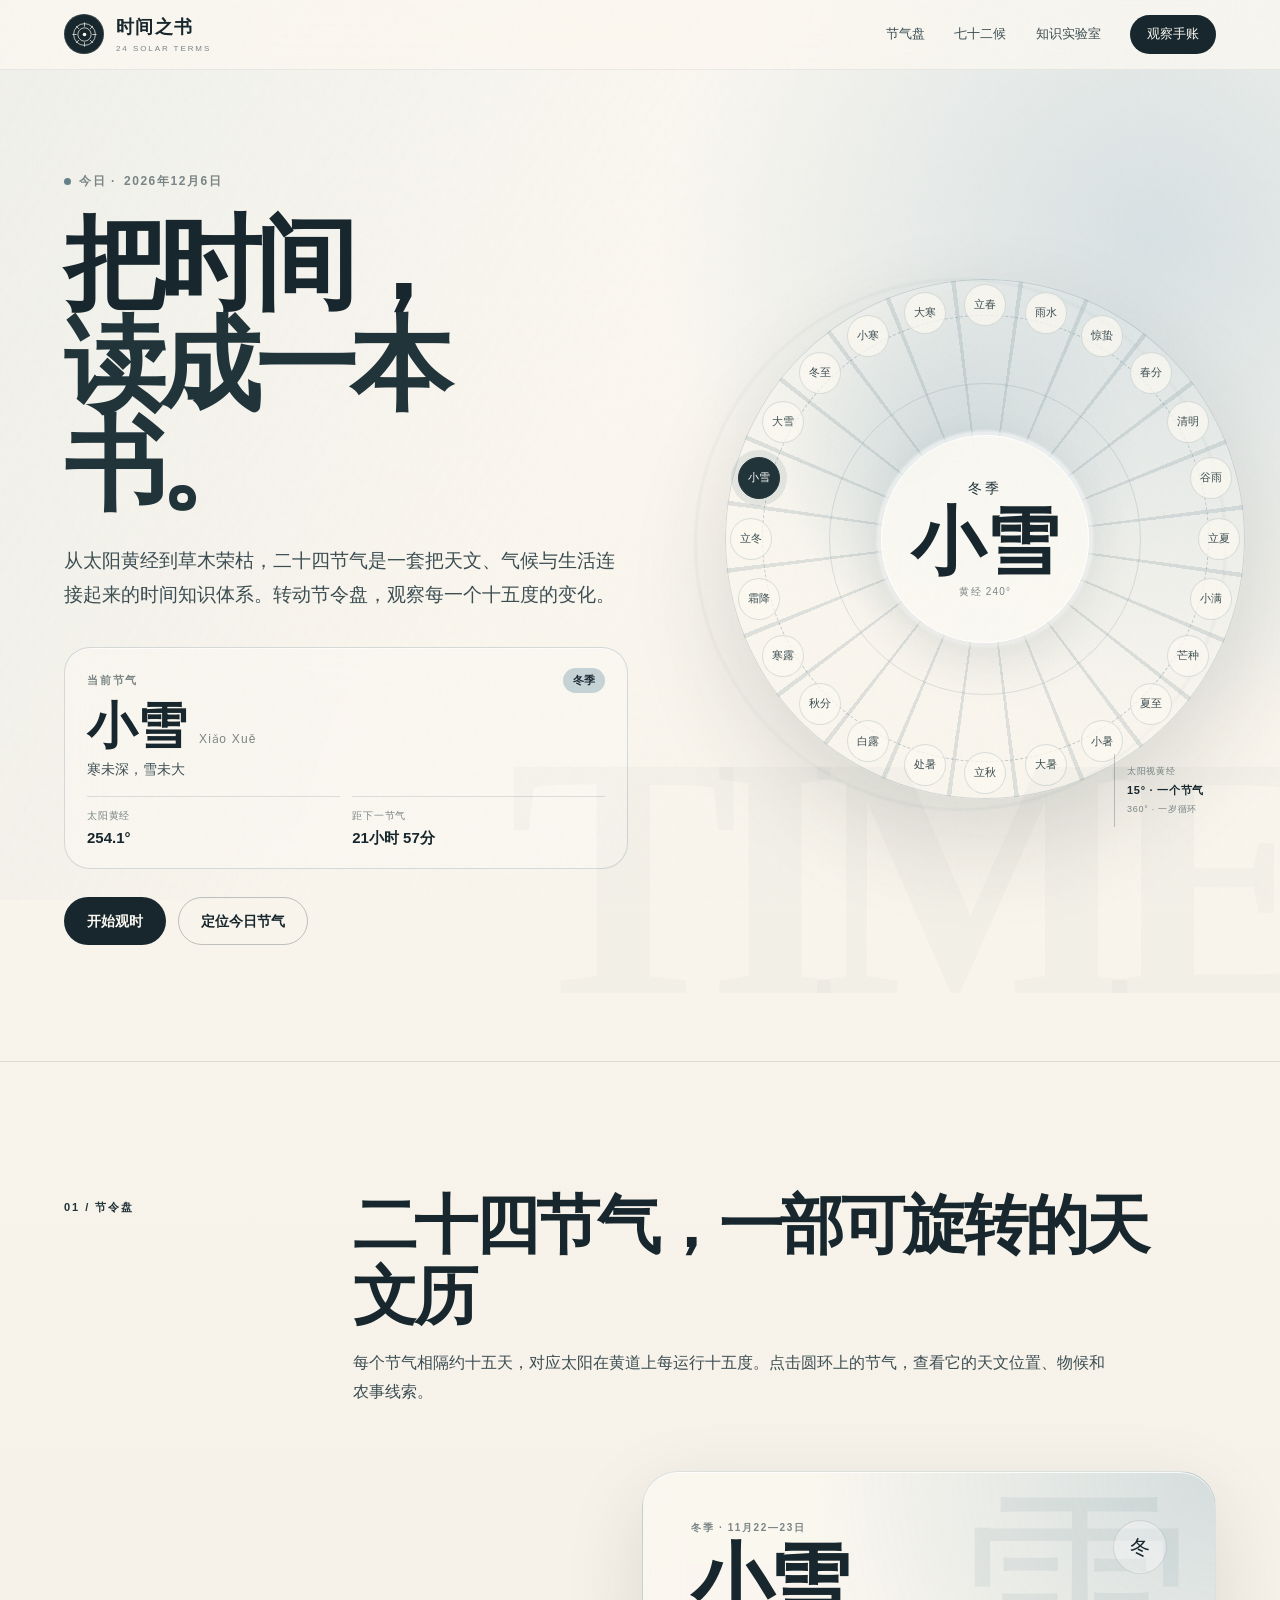
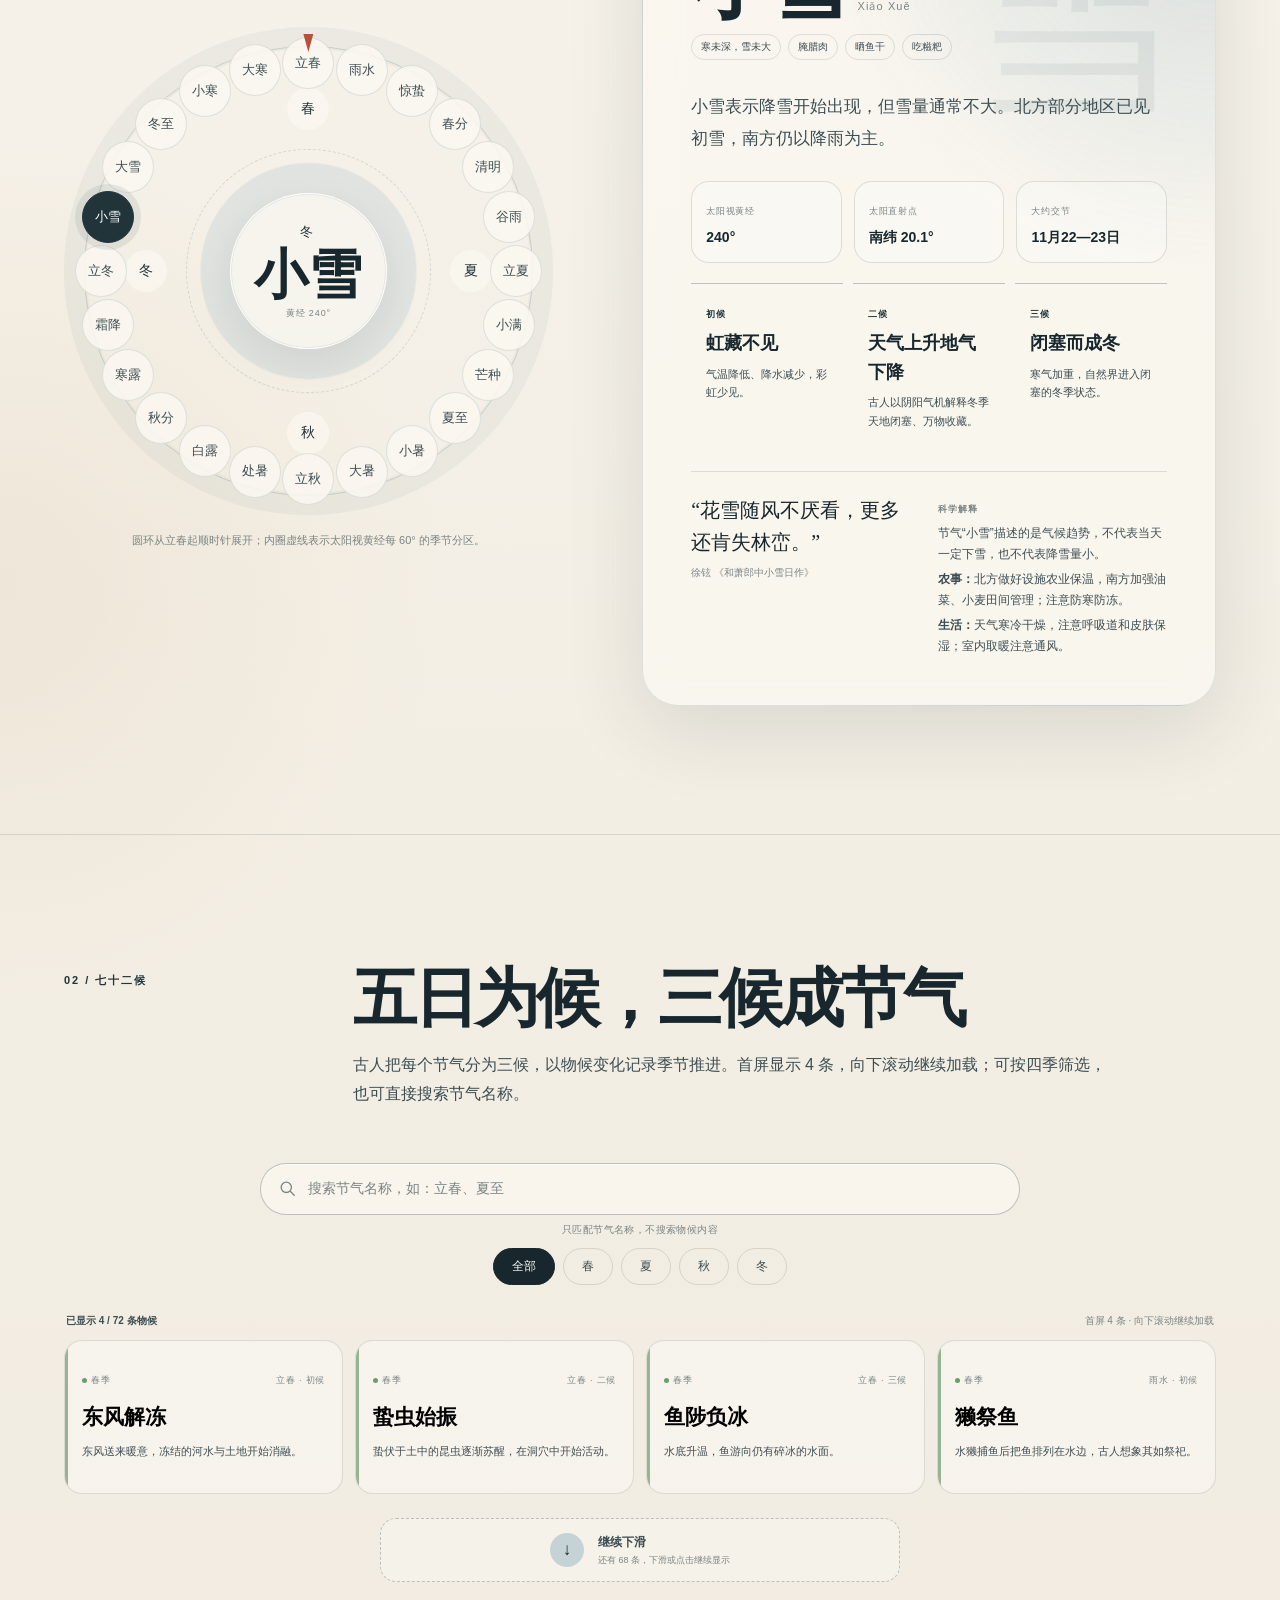
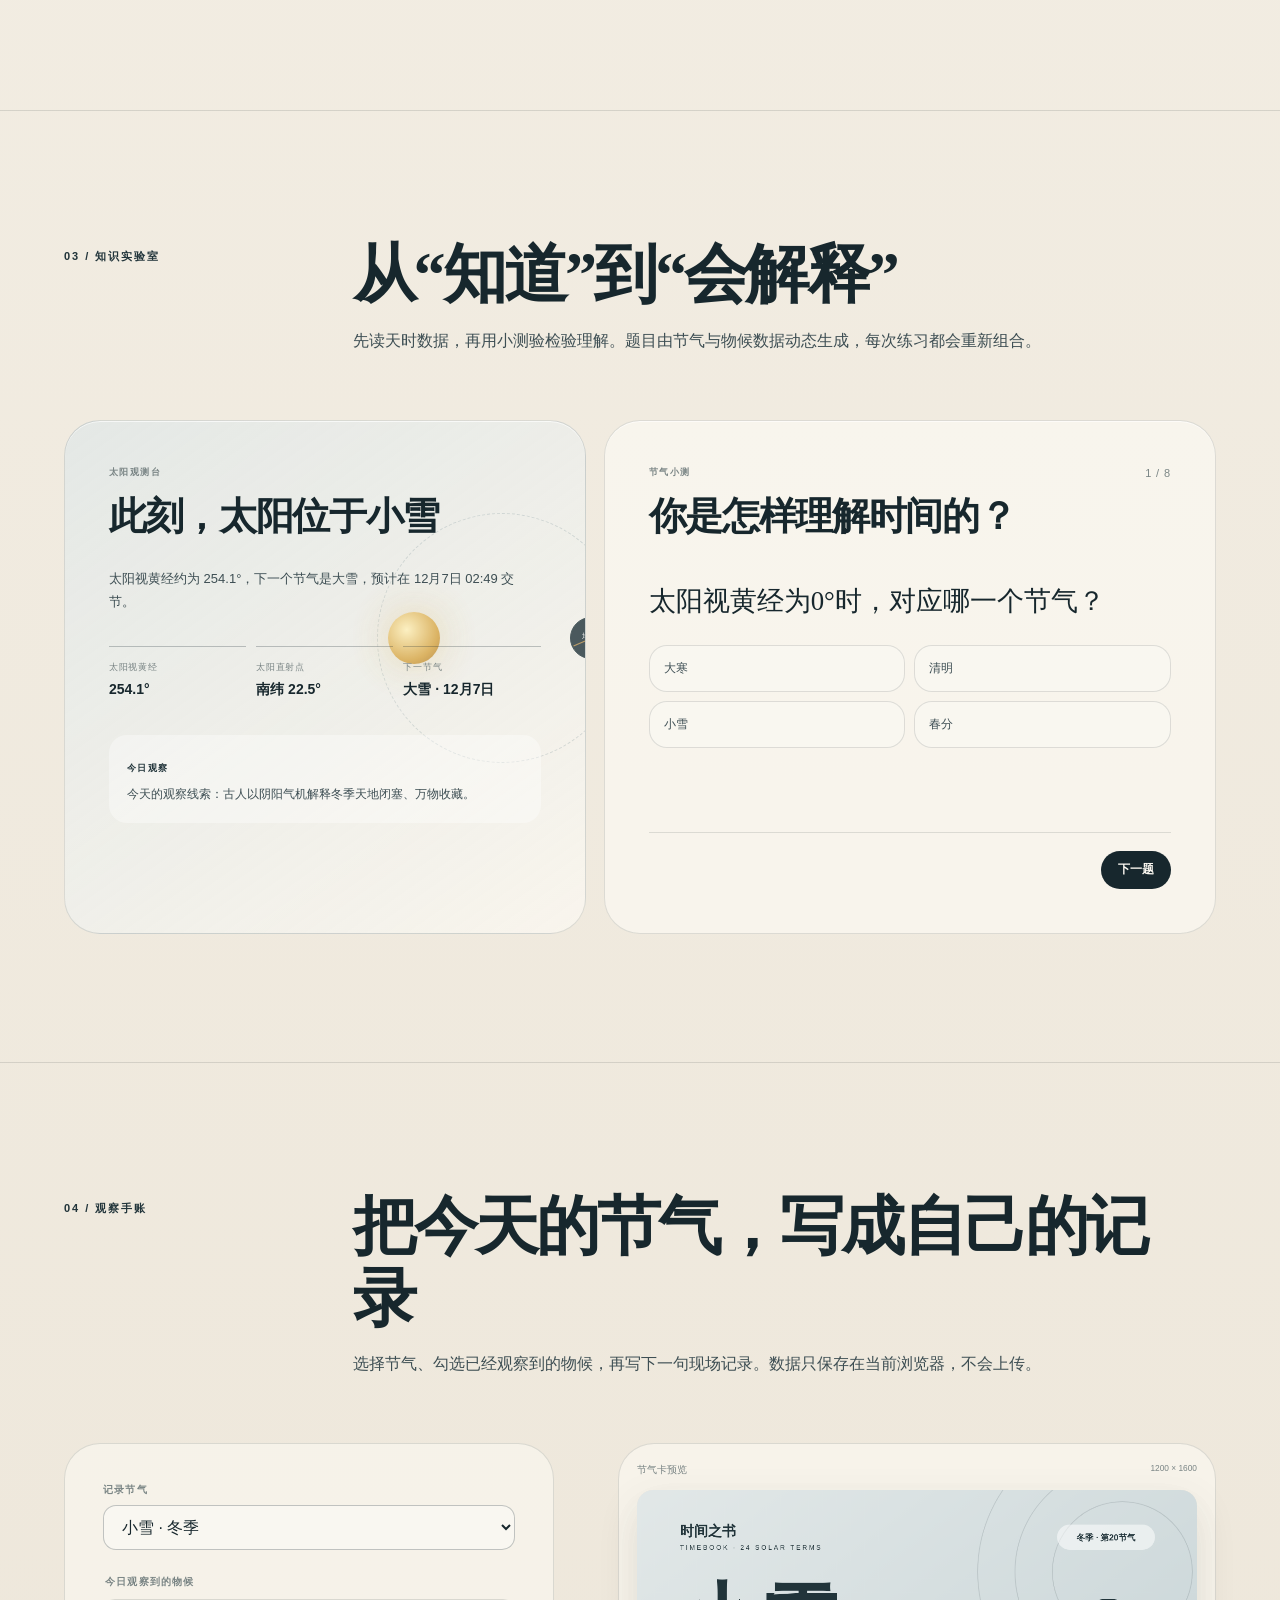
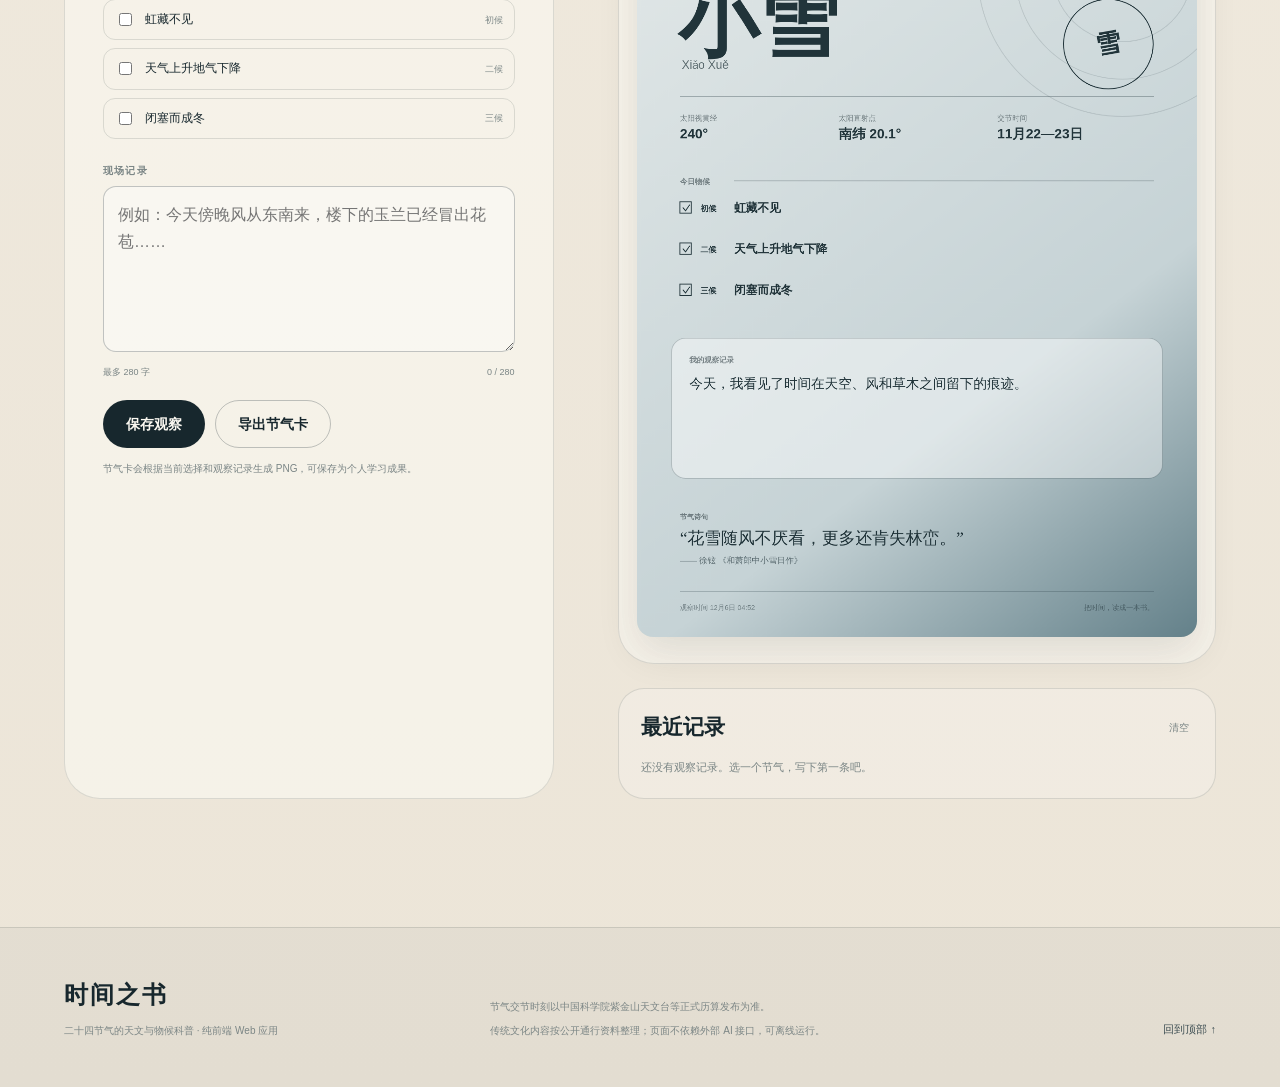
==== commit e6070243: "Prevent stale cache and gate pentad lazy loading" ====
--- a/index.html
+++ b/index.html
@@ -1,271 +1,271 @@
-<!doctype html>
-<html lang="zh-CN">
-<head>
-  <meta charset="utf-8">
-  <meta name="viewport" content="width=device-width, initial-scale=1">
-  <meta name="description" content="《时间之书》是一款面向公众的二十四节气天文与物候科普 Web 应用，用交互节气盘、七十二候、知识测验与观察手账建立完整学习闭环。">
-  <meta name="theme-color" content="#15272f">
-  <title>时间之书 · 二十四节气天文与物候科普</title>
-  <link rel="manifest" href="manifest.webmanifest">
-  <link rel="icon" href="assets/icon.svg" type="image/svg+xml">
-  <link rel="stylesheet" href="css/styles.css">
-</head>
-<body>
-  <a class="skip-link" href="#main">跳到主要内容</a>
-  <div class="page-grain" aria-hidden="true"></div>
-
-  <header class="site-header" id="top">
-    <a class="brand" href="#top" aria-label="时间之书首页">
-      <span class="brand-mark" aria-hidden="true">
-        <svg viewBox="0 0 48 48" role="img"><circle cx="24" cy="24" r="18"></circle><circle cx="24" cy="24" r="11"></circle><path d="M24 4v7M24 37v7M4 24h7M37 24h7M9.9 9.9l5 5M33.1 33.1l5 5M38.1 9.9l-5 5M14.9 33.1l-5 5"></path><circle cx="24" cy="24" r="3"></circle></svg>
-      </span>
-      <span class="brand-copy"><strong>时间之书</strong><small>24 SOLAR TERMS</small></span>
-    </a>
-    <nav class="site-nav" aria-label="主导航">
-      <a href="#wheel">节气盘</a>
-      <a href="#pentads">七十二候</a>
-      <a href="#learning">知识实验室</a>
-      <a class="nav-pill" href="#journal">观察手账</a>
-    </nav>
-  </header>
-
-  <main id="main">
-    <section class="hero" aria-labelledby="hero-title">
-      <div class="hero-copy">
-        <p class="eyebrow"><span class="pulse-dot" aria-hidden="true"></span> 今日 · <span id="todayLabel">正在校准天时</span></p>
-        <h1 id="hero-title">把时间，<br><em>读成一本书。</em></h1>
-        <p class="hero-lead">从太阳黄经到草木荣枯，二十四节气是一套把天文、气候与生活连接起来的时间知识体系。转动节令盘，观察每一个十五度的变化。</p>
-
-        <article class="live-term" aria-live="polite">
-          <div class="live-term-top">
-            <span class="live-kicker">当前节气</span>
-            <span class="live-season" id="liveSeason">—</span>
-          </div>
-          <div class="live-term-main">
-            <strong id="liveTermName">—</strong>
-            <span id="liveTermPinyin">—</span>
-          </div>
-          <p id="liveTermPhrase">正在根据太阳视黄经计算当前节气。</p>
-          <div class="live-metrics">
-            <div><span>太阳黄经</span><b id="liveLongitude">—</b></div>
-            <div><span>距下一节气</span><b id="liveCountdown">—</b></div>
-          </div>
-        </article>
-
-        <div class="hero-actions">
-          <a class="button button-primary" href="#wheel">开始观时</a>
-          <button class="button button-ghost" id="jumpTodayBtn" type="button">定位今日节气</button>
-        </div>
-      </div>
-
-      <div class="hero-visual" aria-hidden="true">
-        <div class="orbit-halo orbit-halo-a"></div>
-        <div class="orbit-halo orbit-halo-b"></div>
-        <div class="hero-orbit" id="heroOrbit">
-          <div class="orbit-center">
-            <span class="orbit-season" id="orbitSeason">四时</span>
-            <strong id="orbitTerm">节气</strong>
-            <small id="orbitLongitude">黄经 —</small>
-          </div>
-        </div>
-        <div class="orbit-caption">
-          <span>太阳视黄经</span>
-          <strong>15° · 一个节气</strong>
-          <span>360° · 一岁循环</span>
-        </div>
-      </div>
-    </section>
-
-    <section class="section wheel-section" id="wheel" aria-labelledby="wheel-title">
-      <header class="section-heading">
-        <p class="section-number">01 / 节令盘</p>
-        <div>
-          <h2 id="wheel-title">二十四节气，一部可旋转的天文历</h2>
-          <p>每个节气相隔约十五天，对应太阳在黄道上每运行十五度。点击圆环上的节气，查看它的天文位置、物候和农事线索。</p>
-        </div>
-      </header>
-
-      <div class="wheel-layout">
-        <div class="solar-wheel-wrap">
-          <div class="solar-wheel" id="solarWheel" role="group" aria-label="二十四节气交互圆盘">
-            <div class="wheel-ring wheel-ring-outer" aria-hidden="true"></div>
-            <div class="wheel-ring wheel-ring-inner" aria-hidden="true"></div>
-            <div class="wheel-seasons" aria-hidden="true">
-              <span class="wheel-season spring">春</span>
-              <span class="wheel-season summer">夏</span>
-              <span class="wheel-season autumn">秋</span>
-              <span class="wheel-season winter">冬</span>
-            </div>
-            <div class="wheel-center" aria-live="polite">
-              <span class="wheel-center-season" id="wheelSeason">春</span>
-              <strong id="wheelTerm">立春</strong>
-              <small id="wheelHint">黄经 315°</small>
-            </div>
-            <div class="wheel-terms" id="wheelTerms"></div>
-            <div class="wheel-pointer" aria-hidden="true"></div>
-          </div>
-          <p class="wheel-note">圆环从立春起顺时针展开；内圈虚线表示太阳视黄经每 60° 的季节分区。</p>
-        </div>
-
-        <article class="term-panel" id="termPanel" aria-live="polite">
-          <div id="termDetail"></div>
-        </article>
-      </div>
-    </section>
-
-    <section class="section pentad-section" id="pentads" aria-labelledby="pentads-title">
-      <header class="section-heading">
-        <p class="section-number">02 / 七十二候</p>
-        <div>
-          <h2 id="pentads-title">五日为候，三候成节气</h2>
-          <p>古人把每个节气分为三候，以物候变化记录季节推进。首屏显示 4 条，向下滚动继续加载；可按四季筛选，也可直接搜索节气名称。</p>
-        </div>
-      </header>
-
-      <div class="pentad-tools">
-        <label class="pentad-search" for="pentadSearch">
-          <svg viewBox="0 0 24 24" aria-hidden="true"><circle cx="10.5" cy="10.5" r="6.5"></circle><path d="m15.5 15.5 5 5"></path></svg>
-          <input id="pentadSearch" type="search" inputmode="search" autocomplete="off" placeholder="搜索节气名称，如：立春、夏至" aria-describedby="pentadSearchHint">
-          <button class="pentad-search-clear" id="clearPentadSearch" type="button" aria-label="清除节气搜索" hidden>×</button>
-        </label>
-        <p id="pentadSearchHint">只匹配节气名称，不搜索物候内容</p>
-      </div>
-
-      <div class="season-filter" id="seasonFilter" role="group" aria-label="按季节筛选七十二候">
-        <button class="season-button is-active" type="button" data-season="all">全部</button>
-        <button class="season-button" type="button" data-season="spring">春</button>
-        <button class="season-button" type="button" data-season="summer">夏</button>
-        <button class="season-button" type="button" data-season="autumn">秋</button>
-        <button class="season-button" type="button" data-season="winter">冬</button>
-      </div>
-
-      <div class="pentad-meta">
-        <span id="pentadStatus">显示 4 / 72 条物候</span>
-        <span>首屏 4 条 · 向下滚动继续加载</span>
-      </div>
-      <div class="pentad-grid" id="pentadGrid"></div>
-      <p class="pentad-empty" id="pentadEmpty" hidden></p>
-      <button class="pentad-load-zone" id="pentadLoadZone" type="button">
-        <span class="pentad-load-mark" aria-hidden="true">↓</span>
-        <span><strong id="pentadLoadTitle">继续下滑</strong><small id="pentadLoadText">显示更多物候，也可以点击加载</small></span>
-      </button>
-    </section>
-
-    <section class="section learning-section" id="learning" aria-labelledby="learning-title">
-      <header class="section-heading">
-        <p class="section-number">03 / 知识实验室</p>
-        <div>
-          <h2 id="learning-title">从“知道”到“会解释”</h2>
-          <p>先读天时数据，再用小测验检验理解。题目由节气与物候数据动态生成，每次练习都会重新组合。</p>
-        </div>
-      </header>
-
-      <div class="learning-grid">
-        <article class="science-card">
-          <div class="card-label">太阳观测台</div>
-          <div class="science-orbit" aria-hidden="true">
-            <div class="science-sun"></div>
-            <div class="science-earth"><span>地球</span></div>
-            <div class="science-axis"></div>
-          </div>
-          <h3 id="scienceTitle">此刻，太阳走到哪里？</h3>
-          <p id="scienceCopy">正在计算太阳视黄经和太阳直射点纬度。</p>
-          <dl class="science-stats">
-            <div><dt>太阳视黄经</dt><dd id="scienceLongitude">—</dd></div>
-            <div><dt>太阳直射点</dt><dd id="scienceDeclination">—</dd></div>
-            <div><dt>下一节气</dt><dd id="scienceNextTerm">—</dd></div>
-          </dl>
-          <div class="observation-prompt">
-            <span>今日观察</span>
-            <p id="observationPrompt">留意天空、风向和植物的变化，把它们写进观察手账。</p>
-          </div>
-        </article>
-
-        <article class="quiz-card" id="quizCard">
-          <div class="quiz-head">
-            <div>
-              <div class="card-label">节气小测</div>
-              <h3>你是怎样理解时间的？</h3>
-            </div>
-            <span class="quiz-progress" id="quizProgress">1 / 8</span>
-          </div>
-          <div class="quiz-body" id="quizBody"></div>
-          <div class="quiz-footer">
-            <span id="quizFeedback" role="status" aria-live="polite"></span>
-            <button class="button button-small button-primary" id="quizNextBtn" type="button">下一题</button>
-          </div>
-        </article>
-      </div>
-    </section>
-
-    <section class="section journal-section" id="journal" aria-labelledby="journal-title">
-      <header class="section-heading">
-        <p class="section-number">04 / 观察手账</p>
-        <div>
-          <h2 id="journal-title">把今天的节气，写成自己的记录</h2>
-          <p>选择节气、勾选已经观察到的物候，再写下一句现场记录。数据只保存在当前浏览器，不会上传。</p>
-        </div>
-      </header>
-
-      <div class="journal-grid">
-        <form class="journal-form" id="journalForm">
-          <label class="field-label" for="journalTerm">记录节气</label>
-          <select id="journalTerm" name="term"></select>
-
-          <fieldset class="pentad-picker">
-            <legend>今日观察到的物候</legend>
-            <div id="journalPentads"></div>
-          </fieldset>
-
-          <label class="field-label" for="journalNote">现场记录</label>
-          <textarea id="journalNote" name="note" rows="5" maxlength="280" placeholder="例如：今天傍晚风从东南来，楼下的玉兰已经冒出花苞……"></textarea>
-          <div class="field-meta"><span>最多 280 字</span><span id="noteCount">0 / 280</span></div>
-
-          <div class="journal-actions">
-            <button class="button button-primary" type="submit">保存观察</button>
-            <button class="button button-ghost" type="button" id="exportCardBtn">导出节气卡</button>
-          </div>
-          <p class="form-note">节气卡会根据当前选择和观察记录生成 PNG，可保存为个人学习成果。</p>
-        </form>
-
-        <aside class="journal-side">
-          <div class="journal-preview">
-            <div class="journal-preview-head">
-              <span>节气卡预览</span>
-              <small>1200 × 1600</small>
-            </div>
-            <canvas id="cardCanvas" width="1200" height="1600" aria-label="二十四节气观察卡预览"></canvas>
-          </div>
-          <div class="journal-history">
-            <div class="history-head"><h3>最近记录</h3><button class="text-button" id="clearJournalBtn" type="button">清空</button></div>
-            <div id="journalEntries"><p class="empty-state">还没有观察记录。选一个节气，写下第一条吧。</p></div>
-          </div>
-        </aside>
-      </div>
-    </section>
-  </main>
-
-  <footer class="site-footer">
-    <div class="footer-brand">
-      <strong>时间之书</strong>
-      <p>二十四节气的天文与物候科普 · 纯前端 Web 应用</p>
-    </div>
-    <div class="footer-meta">
-      <p>节气交节时刻以中国科学院紫金山天文台等正式历算发布为准。</p>
-      <p>传统文化内容按公开通行资料整理；页面不依赖外部 AI 接口，可离线运行。</p>
-    </div>
-    <a href="#top">回到顶部 ↑</a>
-  </footer>
-
-  <div class="toast" id="toast" role="status" aria-live="polite"></div>
-
-  <noscript>
-    <div class="noscript">本作品需要启用 JavaScript 才能使用节令盘、知识测验和观察手账。</div>
-  </noscript>
-
-  <script src="js/data.js" defer></script>
-  <script src="js/app.js" defer></script>
-</body>
+<!doctype html>
+<html lang="zh-CN">
+<head>
+  <meta charset="utf-8">
+  <meta name="viewport" content="width=device-width, initial-scale=1">
+  <meta name="description" content="《时间之书》是一款面向公众的二十四节气天文与物候科普 Web 应用，用交互节气盘、七十二候、知识测验与观察手账建立完整学习闭环。">
+  <meta name="theme-color" content="#15272f">
+  <title>时间之书 · 二十四节气天文与物候科普</title>
+  <link rel="manifest" href="manifest.webmanifest">
+  <link rel="icon" href="assets/icon.svg" type="image/svg+xml">
+  <link rel="stylesheet" href="css/styles.css?v=20261019-3">
+</head>
+<body>
+  <a class="skip-link" href="#main">跳到主要内容</a>
+  <div class="page-grain" aria-hidden="true"></div>
+
+  <header class="site-header" id="top">
+    <a class="brand" href="#top" aria-label="时间之书首页">
+      <span class="brand-mark" aria-hidden="true">
+        <svg viewBox="0 0 48 48" role="img"><circle cx="24" cy="24" r="18"></circle><circle cx="24" cy="24" r="11"></circle><path d="M24 4v7M24 37v7M4 24h7M37 24h7M9.9 9.9l5 5M33.1 33.1l5 5M38.1 9.9l-5 5M14.9 33.1l-5 5"></path><circle cx="24" cy="24" r="3"></circle></svg>
+      </span>
+      <span class="brand-copy"><strong>时间之书</strong><small>24 SOLAR TERMS</small></span>
+    </a>
+    <nav class="site-nav" aria-label="主导航">
+      <a href="#wheel">节气盘</a>
+      <a href="#pentads">七十二候</a>
+      <a href="#learning">知识实验室</a>
+      <a class="nav-pill" href="#journal">观察手账</a>
+    </nav>
+  </header>
+
+  <main id="main">
+    <section class="hero" aria-labelledby="hero-title">
+      <div class="hero-copy">
+        <p class="eyebrow"><span class="pulse-dot" aria-hidden="true"></span> 今日 · <span id="todayLabel">正在校准天时</span></p>
+        <h1 id="hero-title">把时间，<br><em>读成一本书。</em></h1>
+        <p class="hero-lead">从太阳黄经到草木荣枯，二十四节气是一套把天文、气候与生活连接起来的时间知识体系。转动节令盘，观察每一个十五度的变化。</p>
+
+        <article class="live-term" aria-live="polite">
+          <div class="live-term-top">
+            <span class="live-kicker">当前节气</span>
+            <span class="live-season" id="liveSeason">—</span>
+          </div>
+          <div class="live-term-main">
+            <strong id="liveTermName">—</strong>
+            <span id="liveTermPinyin">—</span>
+          </div>
+          <p id="liveTermPhrase">正在根据太阳视黄经计算当前节气。</p>
+          <div class="live-metrics">
+            <div><span>太阳黄经</span><b id="liveLongitude">—</b></div>
+            <div><span>距下一节气</span><b id="liveCountdown">—</b></div>
+          </div>
+        </article>
+
+        <div class="hero-actions">
+          <a class="button button-primary" href="#wheel">开始观时</a>
+          <button class="button button-ghost" id="jumpTodayBtn" type="button">定位今日节气</button>
+        </div>
+      </div>
+
+      <div class="hero-visual" aria-hidden="true">
+        <div class="orbit-halo orbit-halo-a"></div>
+        <div class="orbit-halo orbit-halo-b"></div>
+        <div class="hero-orbit" id="heroOrbit">
+          <div class="orbit-center">
+            <span class="orbit-season" id="orbitSeason">四时</span>
+            <strong id="orbitTerm">节气</strong>
+            <small id="orbitLongitude">黄经 —</small>
+          </div>
+        </div>
+        <div class="orbit-caption">
+          <span>太阳视黄经</span>
+          <strong>15° · 一个节气</strong>
+          <span>360° · 一岁循环</span>
+        </div>
+      </div>
+    </section>
+
+    <section class="section wheel-section" id="wheel" aria-labelledby="wheel-title">
+      <header class="section-heading">
+        <p class="section-number">01 / 节令盘</p>
+        <div>
+          <h2 id="wheel-title">二十四节气，一部可旋转的天文历</h2>
+          <p>每个节气相隔约十五天，对应太阳在黄道上每运行十五度。点击圆环上的节气，查看它的天文位置、物候和农事线索。</p>
+        </div>
+      </header>
+
+      <div class="wheel-layout">
+        <div class="solar-wheel-wrap">
+          <div class="solar-wheel" id="solarWheel" role="group" aria-label="二十四节气交互圆盘">
+            <div class="wheel-ring wheel-ring-outer" aria-hidden="true"></div>
+            <div class="wheel-ring wheel-ring-inner" aria-hidden="true"></div>
+            <div class="wheel-seasons" aria-hidden="true">
+              <span class="wheel-season spring">春</span>
+              <span class="wheel-season summer">夏</span>
+              <span class="wheel-season autumn">秋</span>
+              <span class="wheel-season winter">冬</span>
+            </div>
+            <div class="wheel-center" aria-live="polite">
+              <span class="wheel-center-season" id="wheelSeason">春</span>
+              <strong id="wheelTerm">立春</strong>
+              <small id="wheelHint">黄经 315°</small>
+            </div>
+            <div class="wheel-terms" id="wheelTerms"></div>
+            <div class="wheel-pointer" aria-hidden="true"></div>
+          </div>
+          <p class="wheel-note">圆环从立春起顺时针展开；内圈虚线表示太阳视黄经每 60° 的季节分区。</p>
+        </div>
+
+        <article class="term-panel" id="termPanel" aria-live="polite">
+          <div id="termDetail"></div>
+        </article>
+      </div>
+    </section>
+
+    <section class="section pentad-section" id="pentads" aria-labelledby="pentads-title">
+      <header class="section-heading">
+        <p class="section-number">02 / 七十二候</p>
+        <div>
+          <h2 id="pentads-title">五日为候，三候成节气</h2>
+          <p>古人把每个节气分为三候，以物候变化记录季节推进。首屏显示 4 条，向下滚动继续加载；可按四季筛选，也可直接搜索节气名称。</p>
+        </div>
+      </header>
+
+      <div class="pentad-tools">
+        <label class="pentad-search" for="pentadSearch">
+          <svg viewBox="0 0 24 24" aria-hidden="true"><circle cx="10.5" cy="10.5" r="6.5"></circle><path d="m15.5 15.5 5 5"></path></svg>
+          <input id="pentadSearch" type="search" inputmode="search" autocomplete="off" placeholder="搜索节气名称，如：立春、夏至" aria-describedby="pentadSearchHint">
+          <button class="pentad-search-clear" id="clearPentadSearch" type="button" aria-label="清除节气搜索" hidden>×</button>
+        </label>
+        <p id="pentadSearchHint">只匹配节气名称，不搜索物候内容</p>
+      </div>
+
+      <div class="season-filter" id="seasonFilter" role="group" aria-label="按季节筛选七十二候">
+        <button class="season-button is-active" type="button" data-season="all">全部</button>
+        <button class="season-button" type="button" data-season="spring">春</button>
+        <button class="season-button" type="button" data-season="summer">夏</button>
+        <button class="season-button" type="button" data-season="autumn">秋</button>
+        <button class="season-button" type="button" data-season="winter">冬</button>
+      </div>
+
+      <div class="pentad-meta">
+        <span id="pentadStatus">显示 4 / 72 条物候</span>
+        <span>首屏 4 条 · 向下滚动继续加载</span>
+      </div>
+      <div class="pentad-grid" id="pentadGrid"></div>
+      <p class="pentad-empty" id="pentadEmpty" hidden></p>
+      <button class="pentad-load-zone" id="pentadLoadZone" type="button">
+        <span class="pentad-load-mark" aria-hidden="true">↓</span>
+        <span><strong id="pentadLoadTitle">继续下滑</strong><small id="pentadLoadText">显示更多物候，也可以点击加载</small></span>
+      </button>
+    </section>
+
+    <section class="section learning-section" id="learning" aria-labelledby="learning-title">
+      <header class="section-heading">
+        <p class="section-number">03 / 知识实验室</p>
+        <div>
+          <h2 id="learning-title">从“知道”到“会解释”</h2>
+          <p>先读天时数据，再用小测验检验理解。题目由节气与物候数据动态生成，每次练习都会重新组合。</p>
+        </div>
+      </header>
+
+      <div class="learning-grid">
+        <article class="science-card">
+          <div class="card-label">太阳观测台</div>
+          <div class="science-orbit" aria-hidden="true">
+            <div class="science-sun"></div>
+            <div class="science-earth"><span>地球</span></div>
+            <div class="science-axis"></div>
+          </div>
+          <h3 id="scienceTitle">此刻，太阳走到哪里？</h3>
+          <p id="scienceCopy">正在计算太阳视黄经和太阳直射点纬度。</p>
+          <dl class="science-stats">
+            <div><dt>太阳视黄经</dt><dd id="scienceLongitude">—</dd></div>
+            <div><dt>太阳直射点</dt><dd id="scienceDeclination">—</dd></div>
+            <div><dt>下一节气</dt><dd id="scienceNextTerm">—</dd></div>
+          </dl>
+          <div class="observation-prompt">
+            <span>今日观察</span>
+            <p id="observationPrompt">留意天空、风向和植物的变化，把它们写进观察手账。</p>
+          </div>
+        </article>
+
+        <article class="quiz-card" id="quizCard">
+          <div class="quiz-head">
+            <div>
+              <div class="card-label">节气小测</div>
+              <h3>你是怎样理解时间的？</h3>
+            </div>
+            <span class="quiz-progress" id="quizProgress">1 / 8</span>
+          </div>
+          <div class="quiz-body" id="quizBody"></div>
+          <div class="quiz-footer">
+            <span id="quizFeedback" role="status" aria-live="polite"></span>
+            <button class="button button-small button-primary" id="quizNextBtn" type="button">下一题</button>
+          </div>
+        </article>
+      </div>
+    </section>
+
+    <section class="section journal-section" id="journal" aria-labelledby="journal-title">
+      <header class="section-heading">
+        <p class="section-number">04 / 观察手账</p>
+        <div>
+          <h2 id="journal-title">把今天的节气，写成自己的记录</h2>
+          <p>选择节气、勾选已经观察到的物候，再写下一句现场记录。数据只保存在当前浏览器，不会上传。</p>
+        </div>
+      </header>
+
+      <div class="journal-grid">
+        <form class="journal-form" id="journalForm">
+          <label class="field-label" for="journalTerm">记录节气</label>
+          <select id="journalTerm" name="term"></select>
+
+          <fieldset class="pentad-picker">
+            <legend>今日观察到的物候</legend>
+            <div id="journalPentads"></div>
+          </fieldset>
+
+          <label class="field-label" for="journalNote">现场记录</label>
+          <textarea id="journalNote" name="note" rows="5" maxlength="280" placeholder="例如：今天傍晚风从东南来，楼下的玉兰已经冒出花苞……"></textarea>
+          <div class="field-meta"><span>最多 280 字</span><span id="noteCount">0 / 280</span></div>
+
+          <div class="journal-actions">
+            <button class="button button-primary" type="submit">保存观察</button>
+            <button class="button button-ghost" type="button" id="exportCardBtn">导出节气卡</button>
+          </div>
+          <p class="form-note">节气卡会根据当前选择和观察记录生成 PNG，可保存为个人学习成果。</p>
+        </form>
+
+        <aside class="journal-side">
+          <div class="journal-preview">
+            <div class="journal-preview-head">
+              <span>节气卡预览</span>
+              <small>1200 × 1600</small>
+            </div>
+            <canvas id="cardCanvas" width="1200" height="1600" aria-label="二十四节气观察卡预览"></canvas>
+          </div>
+          <div class="journal-history">
+            <div class="history-head"><h3>最近记录</h3><button class="text-button" id="clearJournalBtn" type="button">清空</button></div>
+            <div id="journalEntries"><p class="empty-state">还没有观察记录。选一个节气，写下第一条吧。</p></div>
+          </div>
+        </aside>
+      </div>
+    </section>
+  </main>
+
+  <footer class="site-footer">
+    <div class="footer-brand">
+      <strong>时间之书</strong>
+      <p>二十四节气的天文与物候科普 · 纯前端 Web 应用</p>
+    </div>
+    <div class="footer-meta">
+      <p>节气交节时刻以中国科学院紫金山天文台等正式历算发布为准。</p>
+      <p>传统文化内容按公开通行资料整理；页面不依赖外部 AI 接口，可离线运行。</p>
+    </div>
+    <a href="#top">回到顶部 ↑</a>
+  </footer>
+
+  <div class="toast" id="toast" role="status" aria-live="polite"></div>
+
+  <noscript>
+    <div class="noscript">本作品需要启用 JavaScript 才能使用节令盘、知识测验和观察手账。</div>
+  </noscript>
+
+  <script src="js/data.js?v=20261019-3" defer></script>
+  <script src="js/app.js?v=20261019-3" defer></script>
+</body>
 </html>
 
 
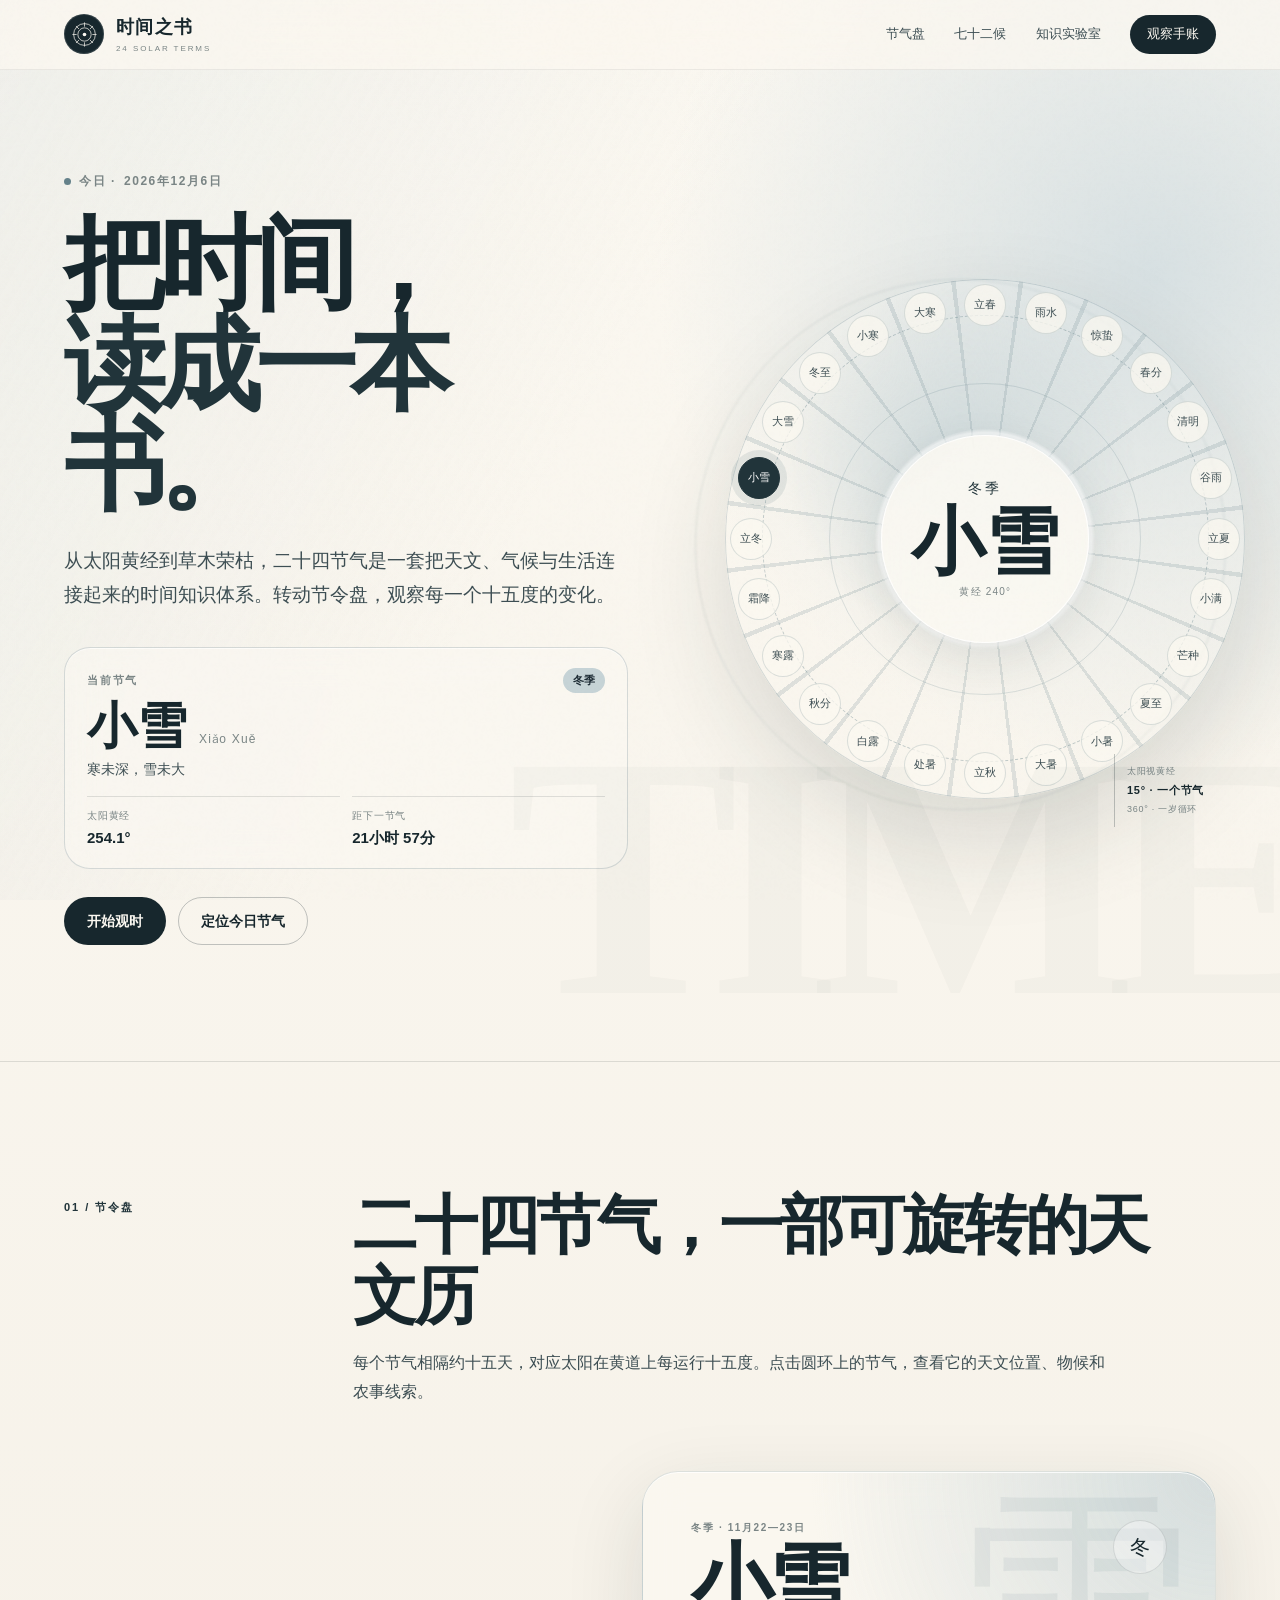
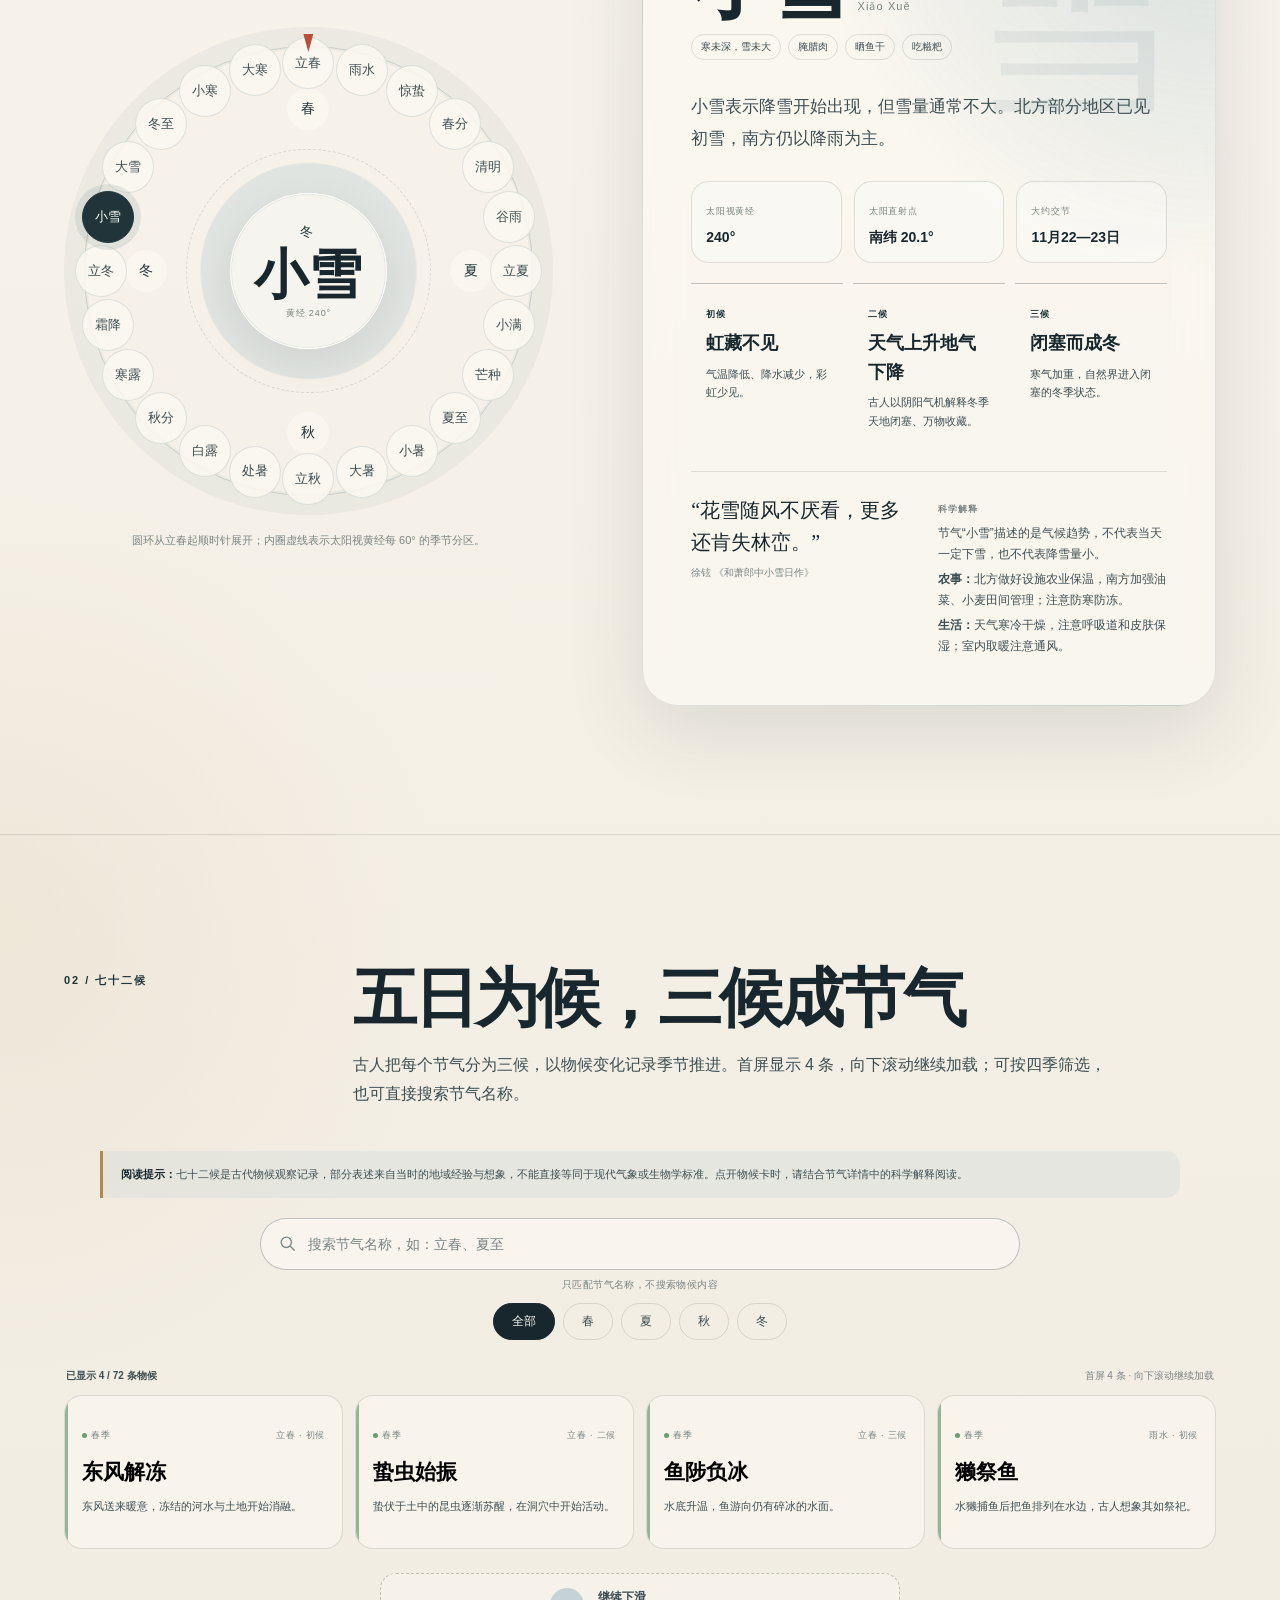
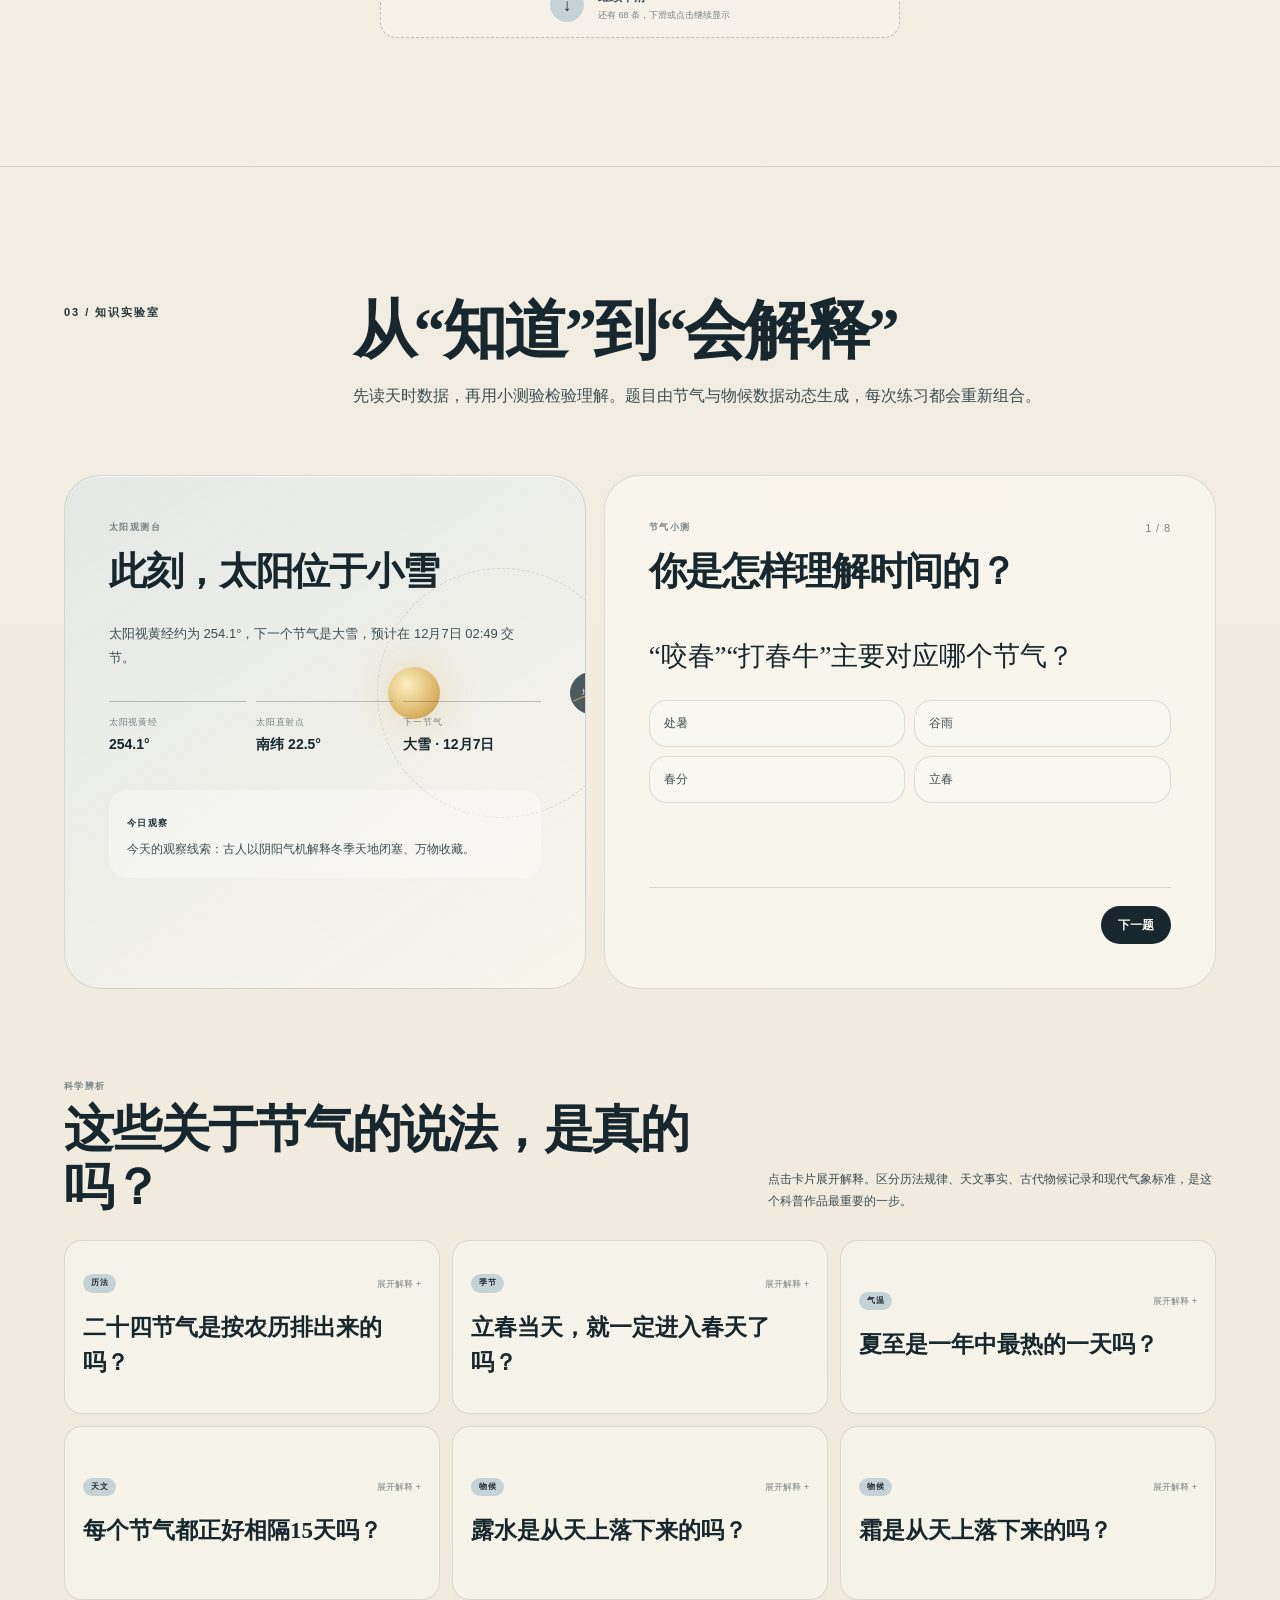
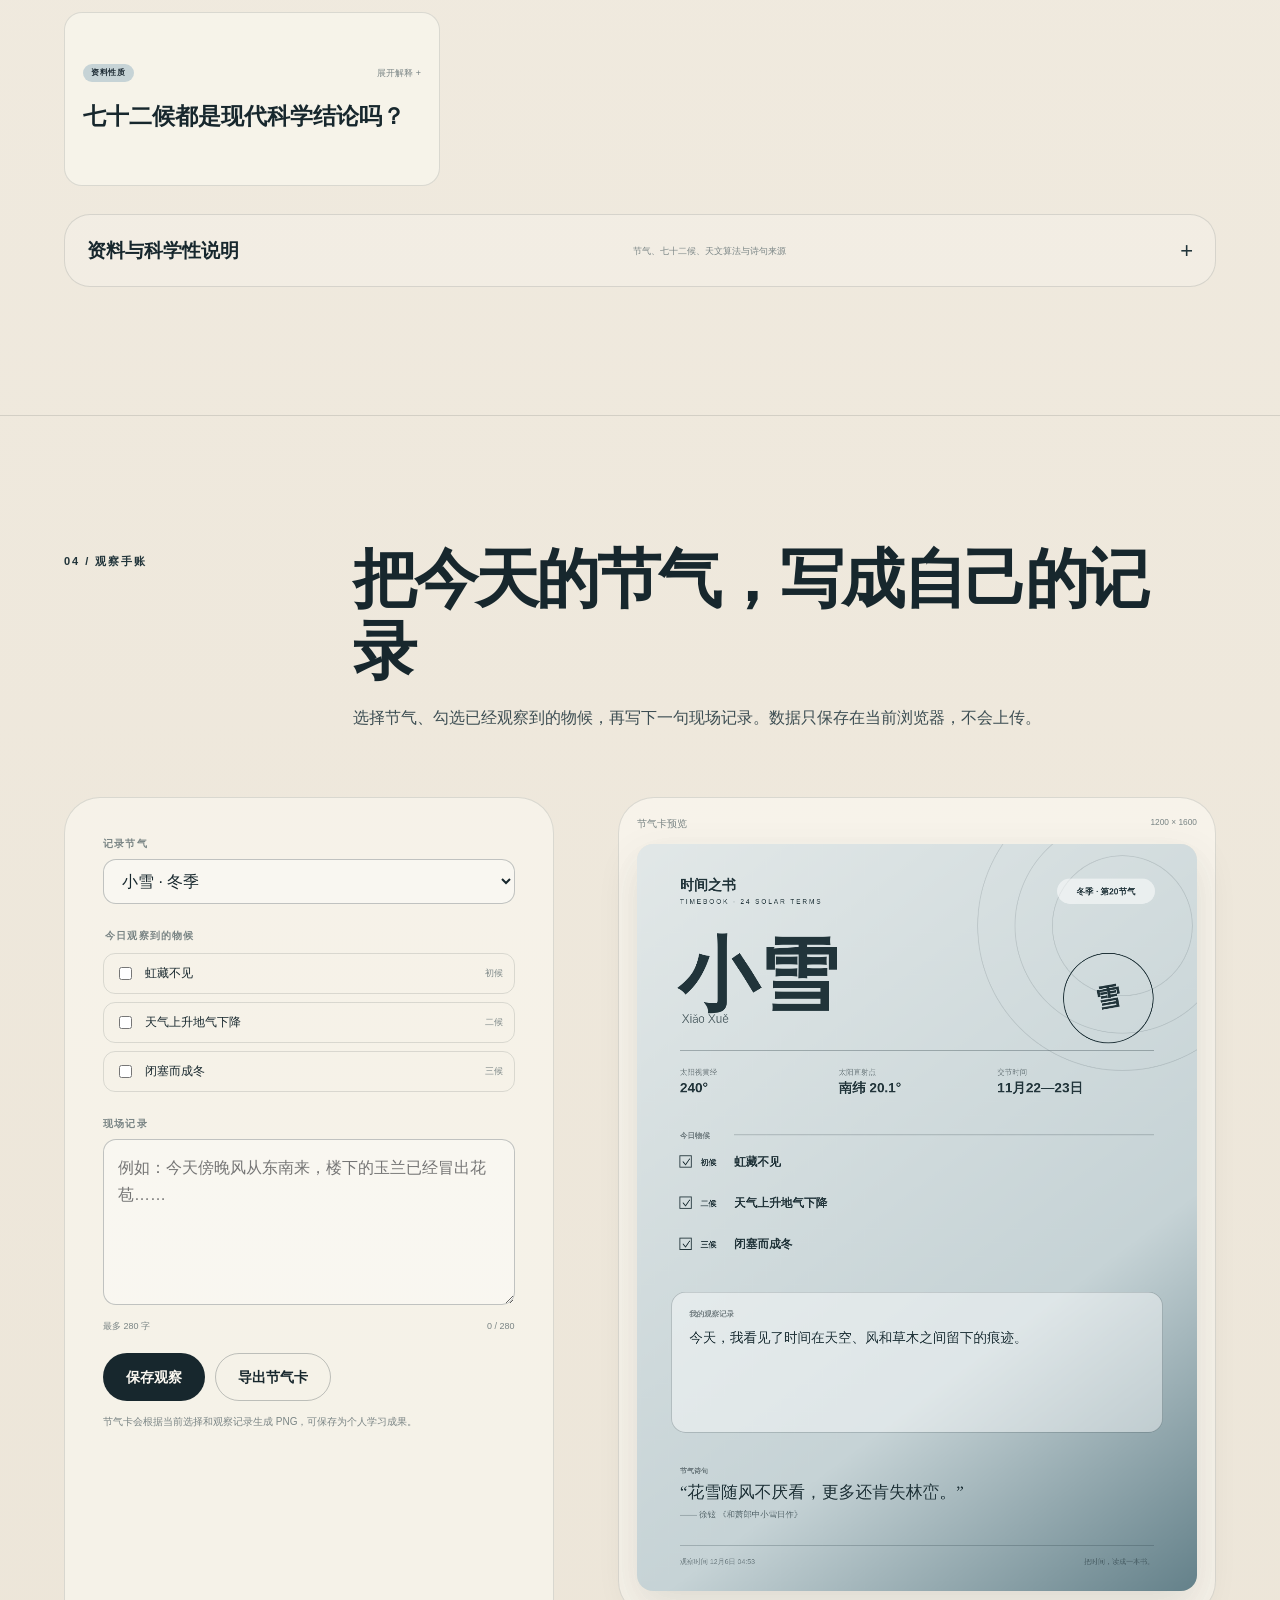
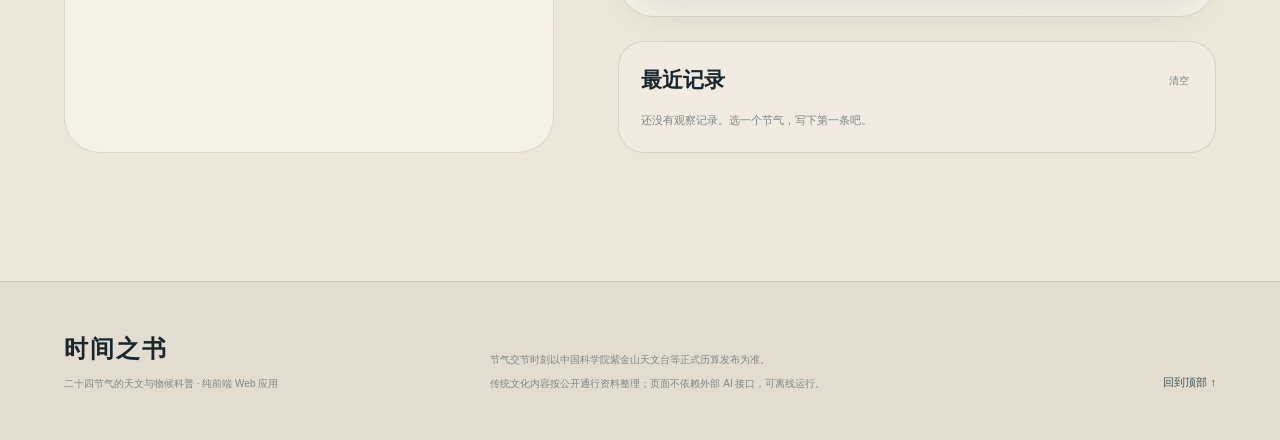
==== commit 18c54a34: "Add science misconceptions and adaptive learning profile" ====
--- a/index.html
+++ b/index.html
@@ -8,7 +8,7 @@
   <title>时间之书 · 二十四节气天文与物候科普</title>
   <link rel="manifest" href="manifest.webmanifest">
   <link rel="icon" href="assets/icon.svg" type="image/svg+xml">
-  <link rel="stylesheet" href="css/styles.css?v=20261019-3">
+  <link rel="stylesheet" href="css/styles.css?v=20261019-4">
 </head>
 <body>
   <a class="skip-link" href="#main">跳到主要内容</a>
@@ -122,6 +122,8 @@
         </div>
       </header>
 
+      <p class="pentad-science-note"><strong>阅读提示：</strong>七十二候是古代物候观察记录，部分表述来自当时的地域经验与想象，不能直接等同于现代气象或生物学标准。点开物候卡时，请结合节气详情中的科学解释阅读。</p>
+
       <div class="pentad-tools">
         <label class="pentad-search" for="pentadSearch">
           <svg viewBox="0 0 24 24" aria-hidden="true"><circle cx="10.5" cy="10.5" r="6.5"></circle><path d="m15.5 15.5 5 5"></path></svg>
@@ -189,6 +191,14 @@
             </div>
             <span class="quiz-progress" id="quizProgress">1 / 8</span>
           </div>
+          <div class="learning-profile" id="learningProfile" hidden>
+            <div class="learning-profile-head">
+              <span>最近学习画像</span>
+              <small id="learningProfileDate"></small>
+            </div>
+            <div class="learning-bars" id="learningProfileBars"></div>
+            <p class="learning-recommendation" id="learningRecommendation"></p>
+          </div>
           <div class="quiz-body" id="quizBody"></div>
           <div class="quiz-footer">
             <span id="quizFeedback" role="status" aria-live="polite"></span>
@@ -196,6 +206,42 @@
           </div>
         </article>
       </div>
+
+      <section class="myth-section" id="scienceMyths" aria-labelledby="myth-title">
+        <div class="myth-heading">
+          <div>
+            <div class="card-label">科学辨析</div>
+            <h3 id="myth-title">这些关于节气的说法，是真的吗？</h3>
+          </div>
+          <p>点击卡片展开解释。区分历法规律、天文事实、古代物候记录和现代气象标准，是这个科普作品最重要的一步。</p>
+        </div>
+        <div class="myth-grid" id="mythGrid"></div>
+      </section>
+
+      <details class="source-panel" id="sourcePanel">
+        <summary>
+          <span>资料与科学性说明</span>
+          <small>节气、七十二候、天文算法与诗句来源</small>
+        </summary>
+        <div class="source-content">
+          <div>
+            <h4>节气与七十二候</h4>
+            <p>二十四节气名称、顺序和七十二候按公开通行的中国传统历法资料整理。七十二候属于古代物候观察体系，受地域、年代和观察条件影响，部分表述带有比喻或想象成分，不作为现代气象、农业或生物学结论使用。</p>
+          </div>
+          <div>
+            <h4>天文计算</h4>
+            <p>页面中的太阳视黄经与交节时刻由前端低阶天文近似算法计算，用于交互演示和科普说明。正式历算、交节时刻和节气日期，以中国科学院紫金山天文台等权威机构发布的历书为准。</p>
+          </div>
+          <div>
+            <h4>诗句与视觉素材</h4>
+            <p>古典诗句来自公版古典文学作品，页面标注作者与篇名；正式提交前仍需逐条核对版本和断句。当前视觉由 CSS、SVG 与 Canvas 原创绘制，未使用来源不明的第三方图片。</p>
+          </div>
+          <div>
+            <h4>使用边界</h4>
+            <p>本作品适合传统文化、天文与自然观察学习，不构成医疗、养生、农事或气象预报建议。涉及真实生产与健康决策时，应以专业机构和当期预报为准。</p>
+          </div>
+        </div>
+      </details>
     </section>
 
     <section class="section journal-section" id="journal" aria-labelledby="journal-title">
@@ -263,8 +309,8 @@
     <div class="noscript">本作品需要启用 JavaScript 才能使用节令盘、知识测验和观察手账。</div>
   </noscript>
 
-  <script src="js/data.js?v=20261019-3" defer></script>
-  <script src="js/app.js?v=20261019-3" defer></script>
+  <script src="js/data.js?v=20261019-4" defer></script>
+  <script src="js/app.js?v=20261019-4" defer></script>
 </body>
 </html>
 
--- a/css/styles.css
+++ b/css/styles.css
@@ -534,3 +534,196 @@
   .pentad-meta { align-items: flex-start; flex-direction: column; gap: 3px; }
   .pentad-load-zone { width: 100%; }
 }
+
+/* 科学性说明、学习画像与误区辨析 */
+.pentad-science-note {
+  max-width: 1080px;
+  margin: -22px auto 30px;
+  padding: 14px 18px;
+  border-left: 3px solid var(--gold);
+  border-radius: 0 14px 14px 0;
+  background: color-mix(in srgb, var(--season-soft) 28%, transparent);
+  color: var(--ink-soft);
+  font-size: 11px;
+  line-height: 1.75;
+}
+.pentad-science-note strong { color: var(--ink); }
+.learning-profile {
+  margin-top: 22px;
+  padding: 15px 16px;
+  border: 1px solid color-mix(in srgb, var(--accent) 24%, transparent);
+  border-radius: 16px;
+  background: color-mix(in srgb, var(--season-soft) 32%, transparent);
+}
+.learning-profile-head {
+  display: flex;
+  align-items: center;
+  justify-content: space-between;
+  gap: 16px;
+  color: var(--accent-deep);
+  font-size: 10px;
+  font-weight: 750;
+  letter-spacing: .1em;
+}
+.learning-profile-head small { color: var(--muted); font-size: 9px; font-weight: 500; letter-spacing: .02em; }
+.learning-bars, .quiz-mastery .learning-bars { display: grid; gap: 8px; margin-top: 12px; }
+.mastery-row {
+  display: grid;
+  grid-template-columns: 42px minmax(0, 1fr) 38px;
+  align-items: center;
+  gap: 9px;
+  color: var(--ink-soft);
+  font-size: 10px;
+}
+.mastery-row b { text-align: right; color: var(--ink); font-size: 10px; }
+.mastery-track {
+  height: 6px;
+  overflow: hidden;
+  border-radius: 999px;
+  background: rgba(23, 39, 45, .1);
+}
+.mastery-track i {
+  display: block;
+  height: 100%;
+  border-radius: inherit;
+  background: linear-gradient(90deg, var(--accent), var(--gold));
+  transition: width .5s ease;
+}
+.learning-recommendation {
+  margin: 12px 0 0 !important;
+  color: var(--ink-soft) !important;
+  font-size: 10px !important;
+  line-height: 1.65 !important;
+}
+.quiz-result { display: block; min-height: 0; text-align: left; }
+.quiz-result-inner { display: grid; gap: 3px; }
+.quiz-result .quiz-score { text-align: center; }
+.quiz-result > .quiz-result-inner > p:first-of-type { text-align: center; }
+.quiz-mastery {
+  margin-top: 18px;
+  padding: 15px 16px;
+  border: 1px solid var(--line);
+  border-radius: 15px;
+  background: rgba(255,255,255,.25);
+}
+.quiz-mastery .mastery-row { grid-template-columns: 38px minmax(0, 1fr) 38px; }
+.quiz-recommendation {
+  margin: 13px 0 0 !important;
+  padding: 12px 14px;
+  border-radius: 13px;
+  background: color-mix(in srgb, var(--season-soft) 38%, transparent);
+  color: var(--ink-soft) !important;
+  font-size: 10px !important;
+  line-height: 1.7 !important;
+}
+.quiz-result-inner > .button { justify-self: center; margin-top: 20px; }
+.myth-section { margin-top: clamp(54px, 7vw, 96px); }
+.myth-heading {
+  display: grid;
+  grid-template-columns: minmax(0, 1fr) minmax(280px, .7fr);
+  align-items: end;
+  gap: clamp(24px, 5vw, 72px);
+  max-width: 1320px;
+  margin: 0 auto 24px;
+}
+.myth-heading h3 {
+  margin: 7px 0 0;
+  font-family: var(--serif);
+  font-size: clamp(30px, 4vw, 50px);
+  font-weight: 600;
+  letter-spacing: -.04em;
+  line-height: 1.16;
+}
+.myth-heading > p {
+  margin: 0 0 4px;
+  color: var(--ink-soft);
+  font-size: 12px;
+  line-height: 1.8;
+}
+.myth-grid {
+  display: grid;
+  grid-template-columns: repeat(3, minmax(0, 1fr));
+  gap: 12px;
+  max-width: 1320px;
+  margin: 0 auto;
+  align-items: start;
+}
+.myth-card {
+  display: block;
+  min-height: 174px;
+  padding: 18px;
+  border: 1px solid var(--line);
+  border-radius: var(--radius-md);
+  background: color-mix(in srgb, var(--paper-light) 62%, transparent);
+  color: var(--ink);
+  text-align: left;
+  cursor: pointer;
+  transition: border-color .22s ease, background .22s ease, box-shadow .22s ease, transform .22s ease;
+}
+.myth-card:hover { transform: translateY(-2px); border-color: color-mix(in srgb, var(--accent) 48%, transparent); box-shadow: var(--shadow-card); }
+.myth-card.is-open { border-color: var(--accent); background: color-mix(in srgb, var(--season-soft) 34%, var(--paper-light)); }
+.myth-card-top { display: flex; align-items: center; justify-content: space-between; gap: 12px; }
+.myth-tag { padding: 3px 8px; border-radius: 999px; background: var(--season-soft); color: var(--season-ink); font-size: 8px; font-weight: 750; letter-spacing: .08em; }
+.myth-toggle { color: var(--muted); font-size: 9px; }
+.myth-question {
+  display: block;
+  margin-top: 18px;
+  font-family: var(--serif);
+  font-size: clamp(18px, 1.8vw, 23px);
+  font-weight: 600;
+  line-height: 1.5;
+}
+.myth-answer {
+  display: grid;
+  grid-template-rows: 0fr;
+  opacity: 0;
+  margin-top: 0;
+  transition: grid-template-rows .28s ease, opacity .22s ease, margin-top .28s ease;
+}
+.myth-answer-inner { overflow: hidden; display: grid; gap: 7px; }
+.myth-answer strong { display: block; padding-top: 14px; color: var(--accent-deep); font-size: 11px; line-height: 1.65; }
+.myth-answer-inner > span { display: block; color: var(--ink-soft); font-size: 10px; line-height: 1.75; }
+.myth-card.is-open .myth-answer { grid-template-rows: 1fr; opacity: 1; margin-top: 2px; }
+.source-panel {
+  max-width: 1320px;
+  margin: 28px auto 0;
+  border: 1px solid var(--line);
+  border-radius: var(--radius-lg);
+  background: rgba(255,255,255,.2);
+}
+.source-panel summary {
+  display: flex;
+  align-items: center;
+  justify-content: space-between;
+  gap: 20px;
+  padding: 18px 22px;
+  cursor: pointer;
+  list-style: none;
+}
+.source-panel summary::-webkit-details-marker { display: none; }
+.source-panel summary span { font-family: var(--serif); font-size: 19px; font-weight: 600; }
+.source-panel summary small { color: var(--muted); font-size: 9px; }
+.source-panel summary::after { content: "+"; color: var(--accent-deep); font-size: 22px; }
+.source-panel[open] summary::after { content: "−"; }
+.source-content {
+  display: grid;
+  grid-template-columns: 1fr 1fr;
+  gap: 14px;
+  padding: 0 22px 22px;
+}
+.source-content > div { padding: 15px 16px; border-top: 1px solid var(--line); }
+.source-content h4 { margin: 0 0 7px; color: var(--accent-deep); font-size: 11px; font-weight: 750; letter-spacing: .06em; }
+.source-content p { margin: 0; color: var(--ink-soft); font-size: 10px; line-height: 1.75; }
+@media (max-width: 1000px) {
+  .myth-grid { grid-template-columns: repeat(2, minmax(0, 1fr)); }
+  .myth-heading { grid-template-columns: 1fr; gap: 12px; }
+}
+@media (max-width: 760px) {
+  .pentad-science-note { margin-top: -10px; }
+  .myth-grid, .source-content { grid-template-columns: 1fr; }
+  .myth-card { min-height: 0; }
+  .source-panel summary { align-items: flex-start; flex-direction: column; gap: 4px; }
+  .source-panel summary::after { position: absolute; right: 22px; }
+  .source-panel summary { position: relative; }
+}
+.learning-profile[hidden] { display: none !important; }
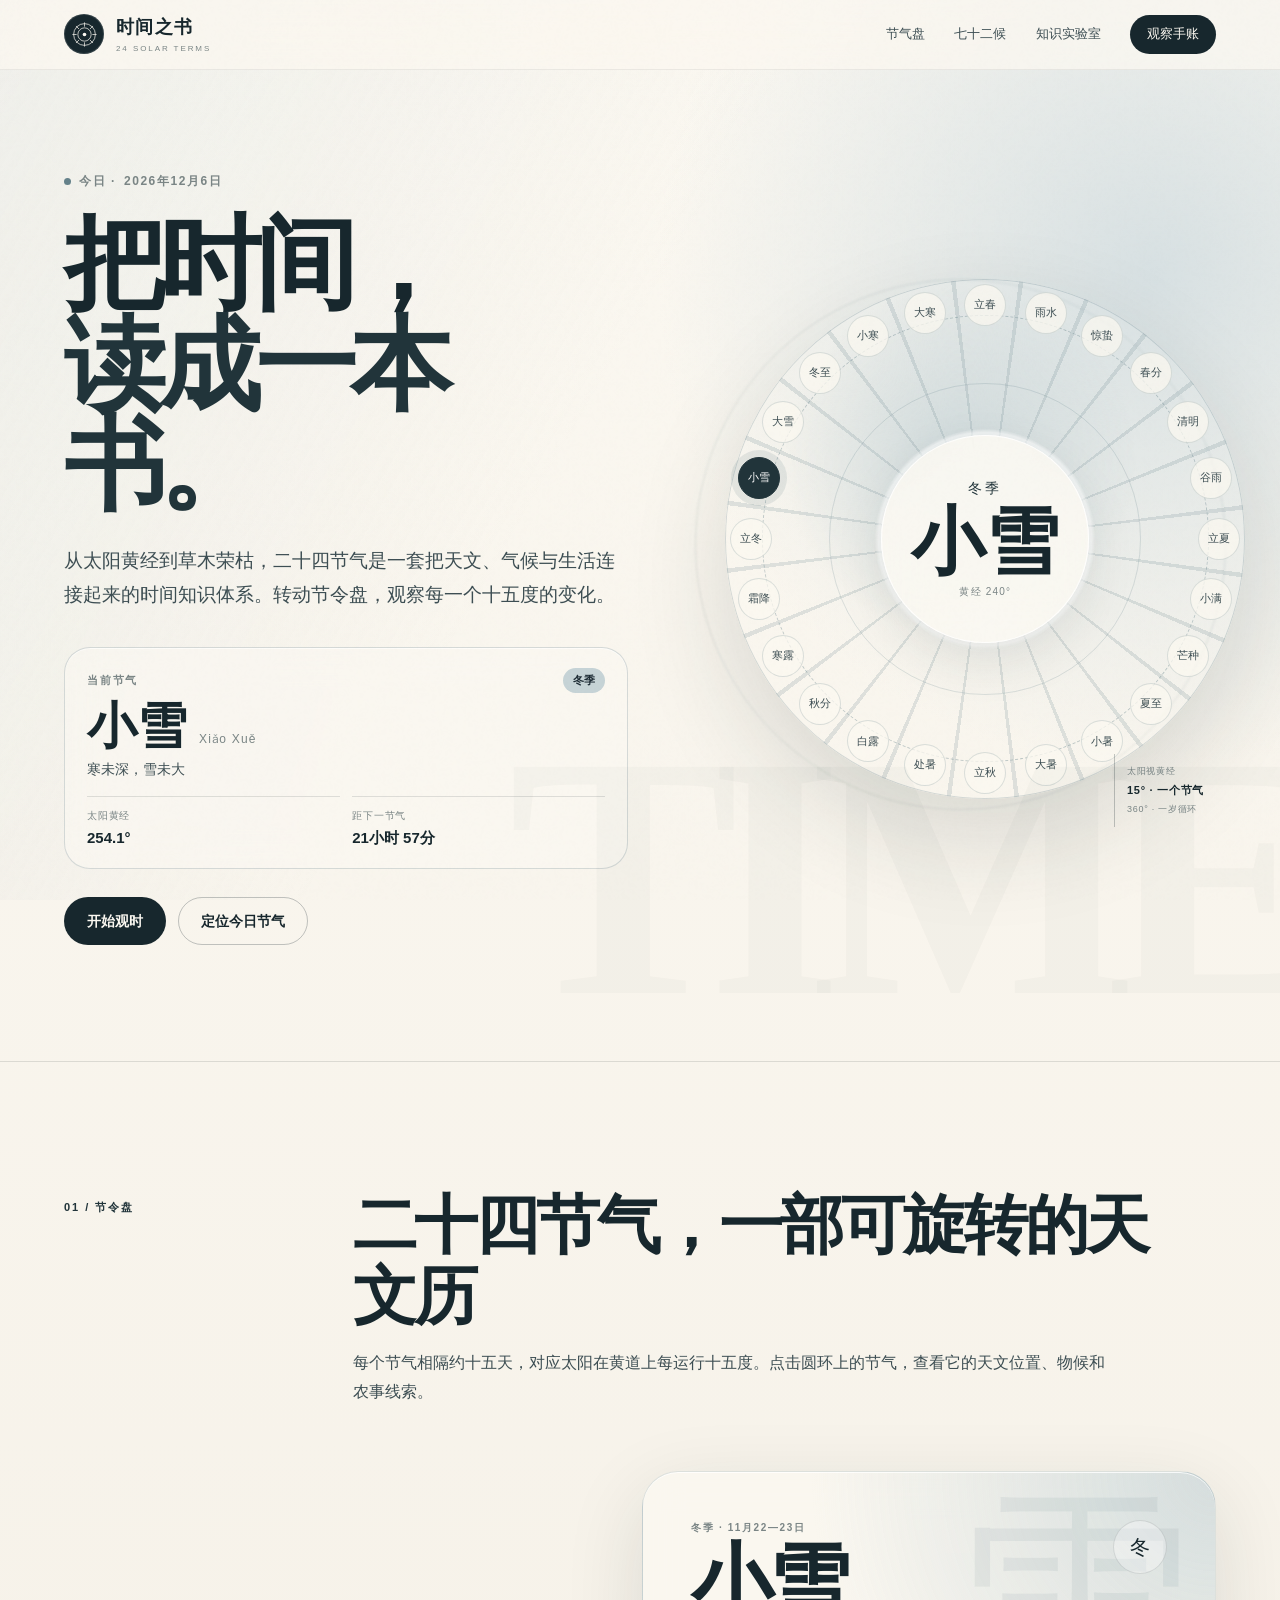
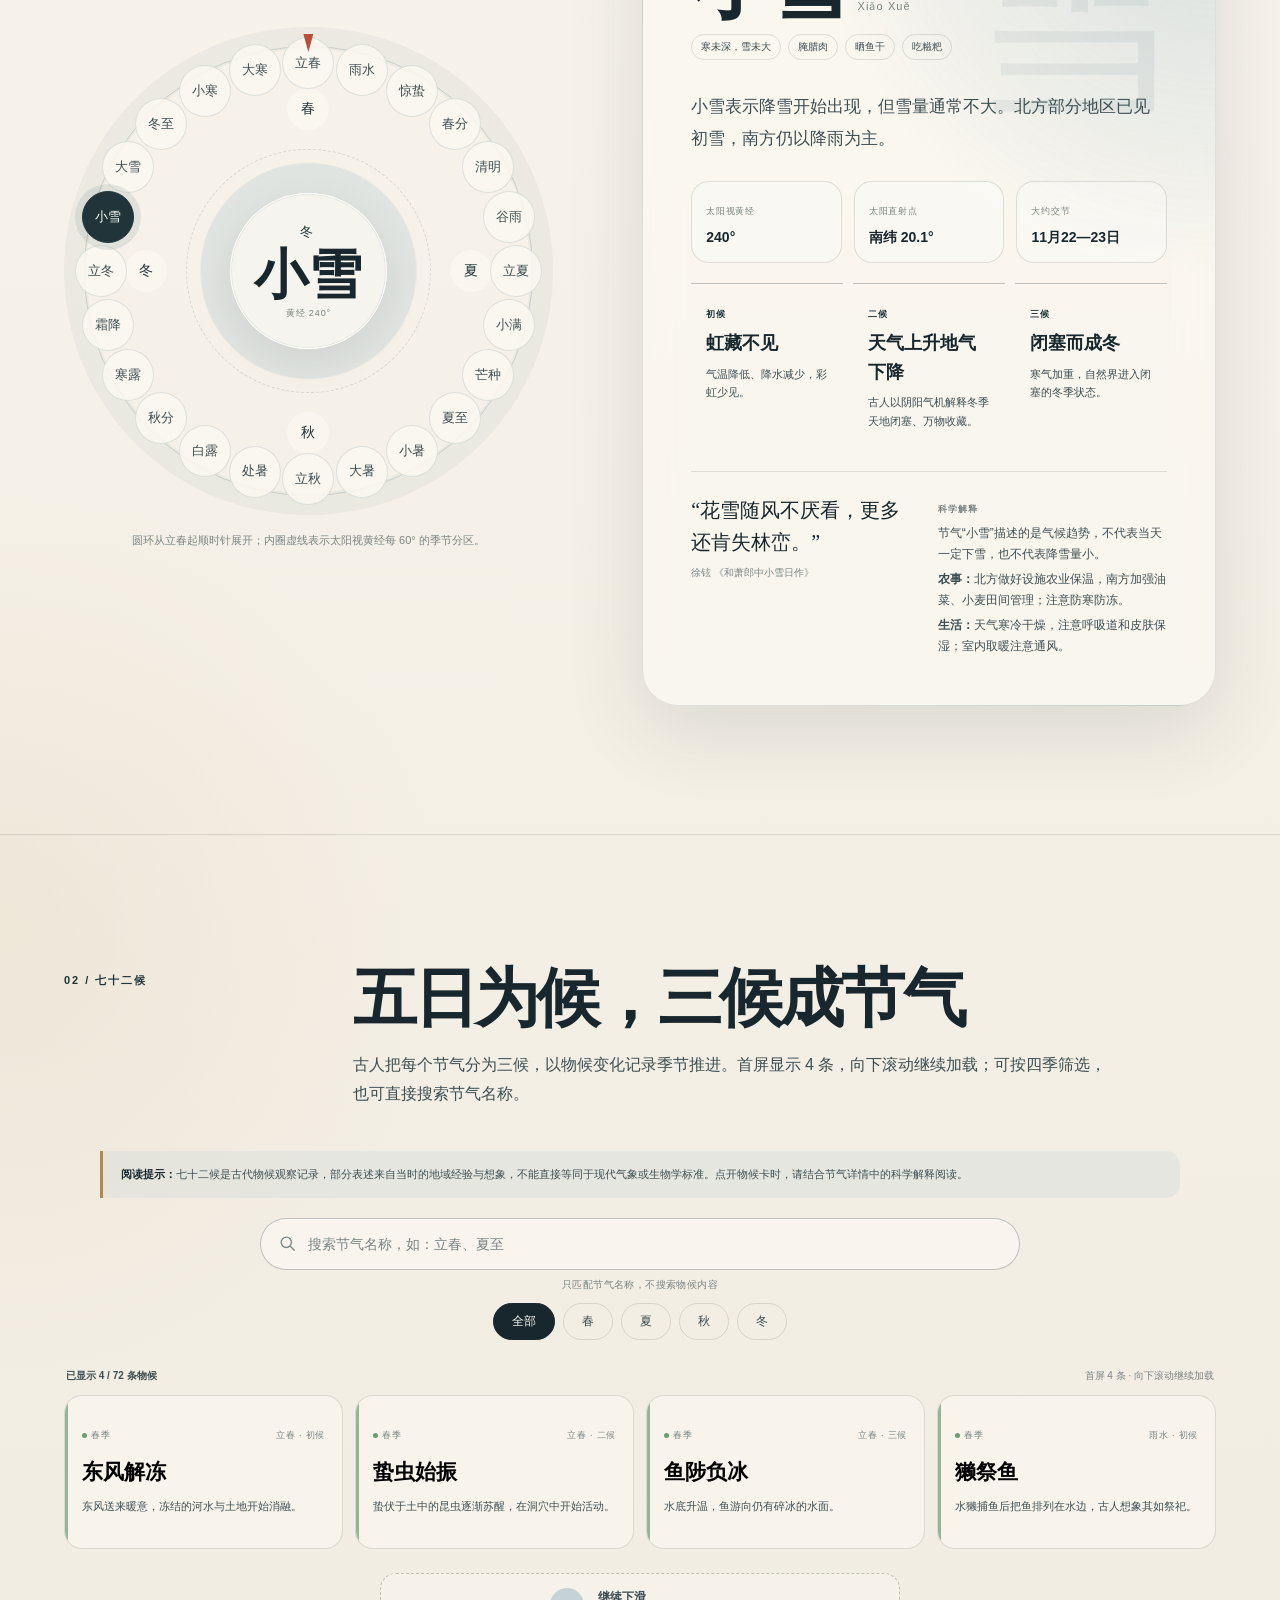
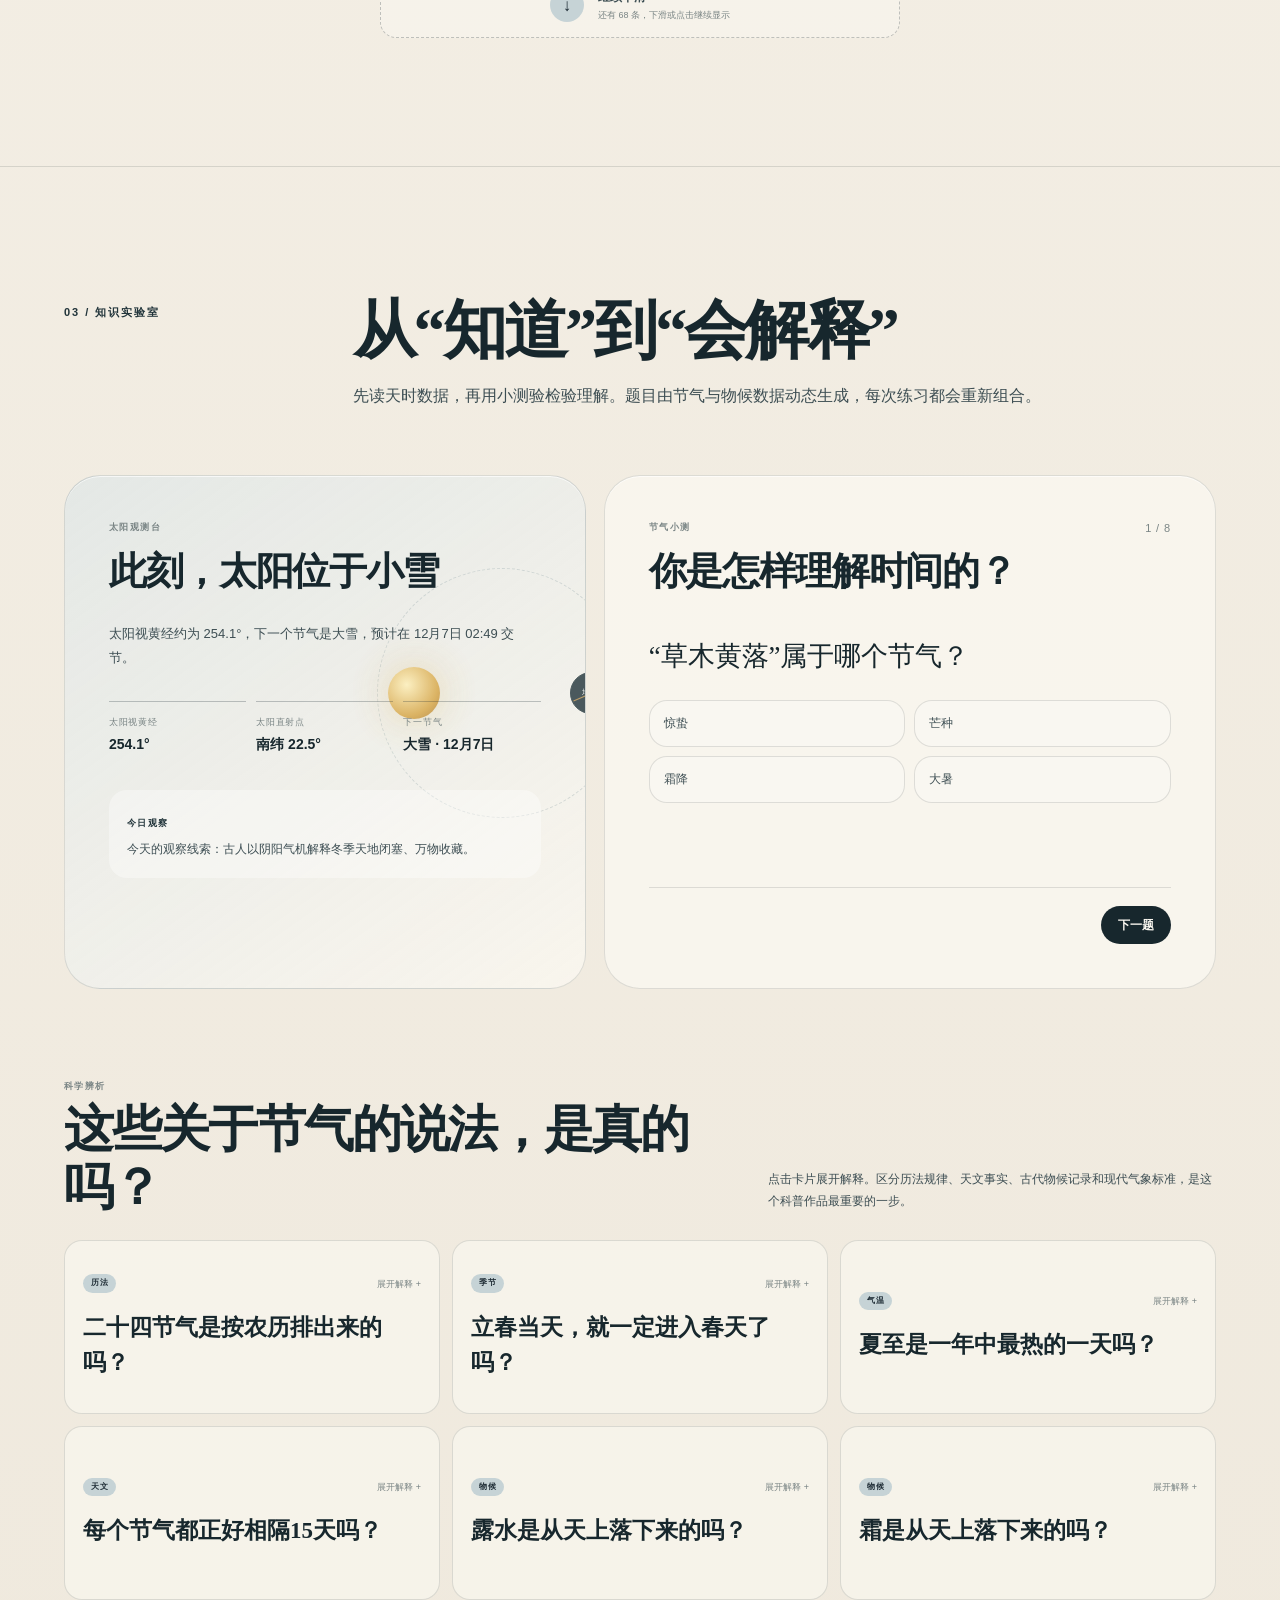
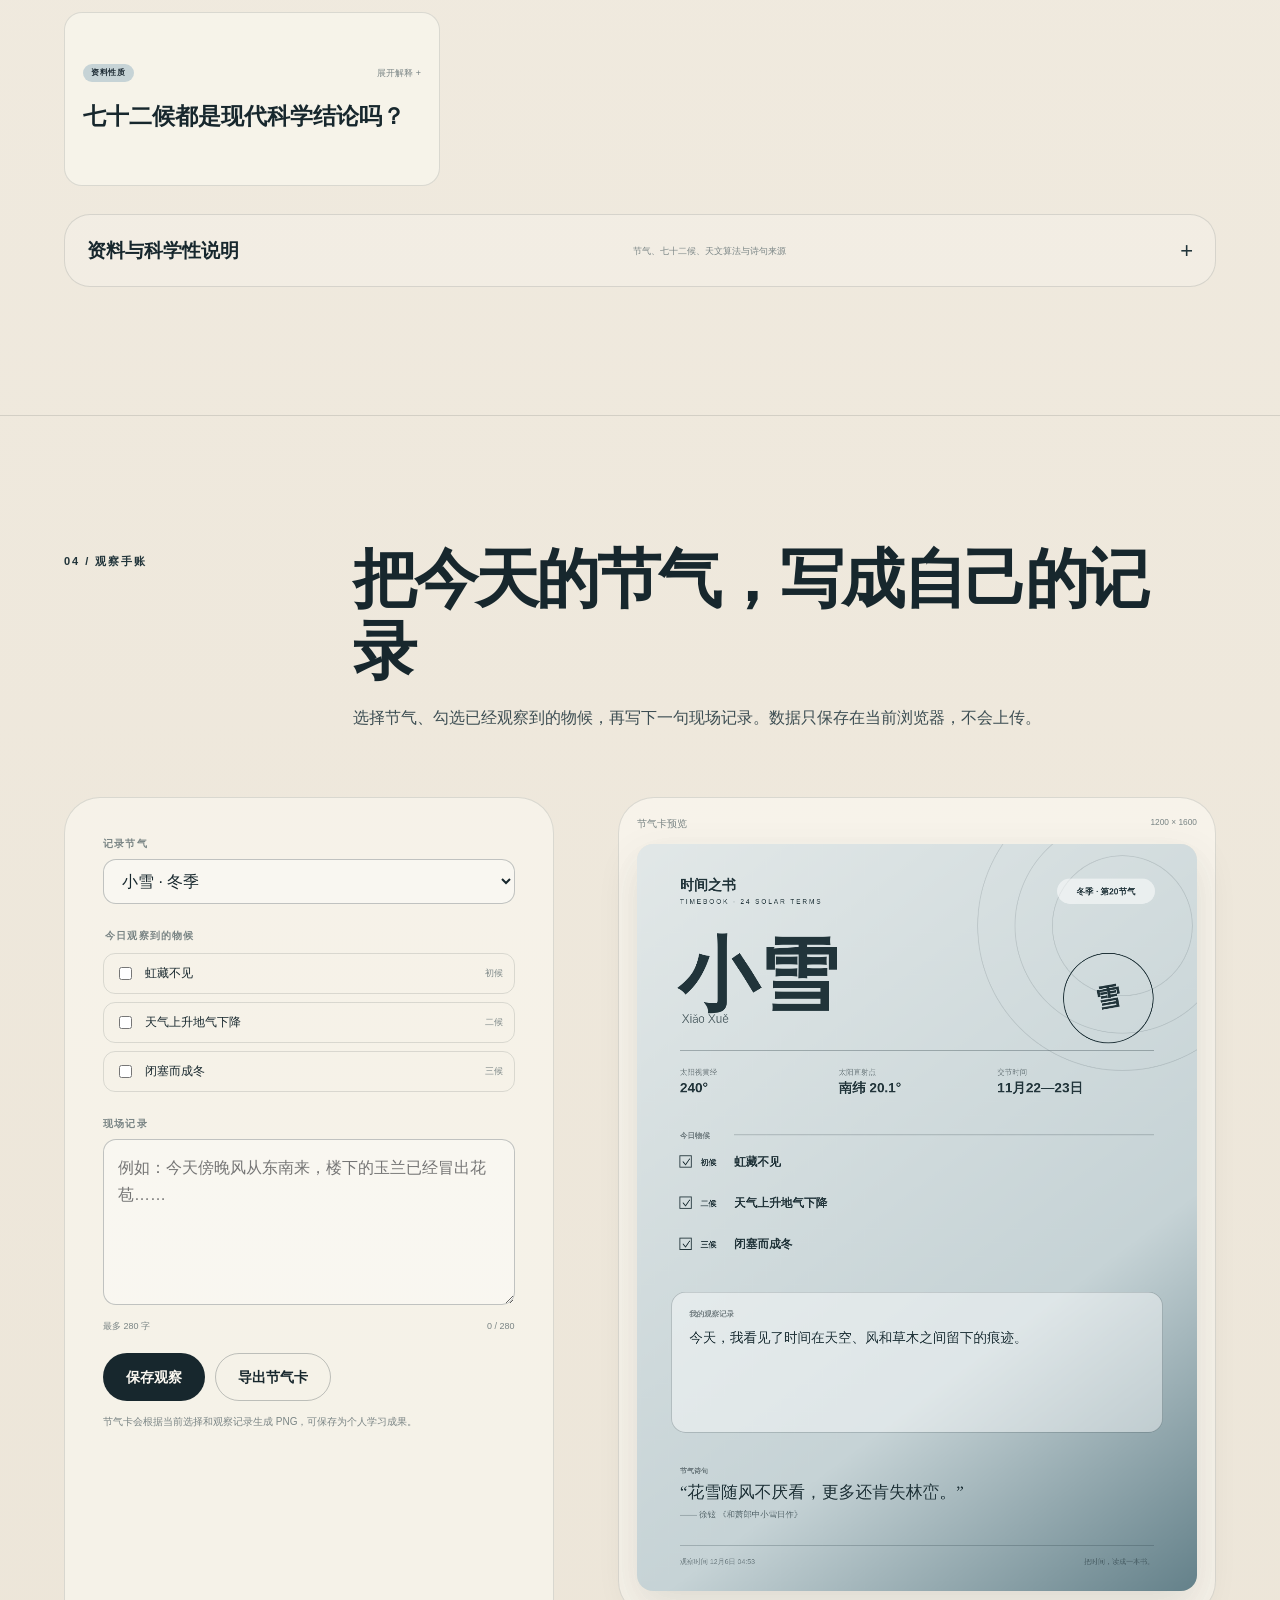
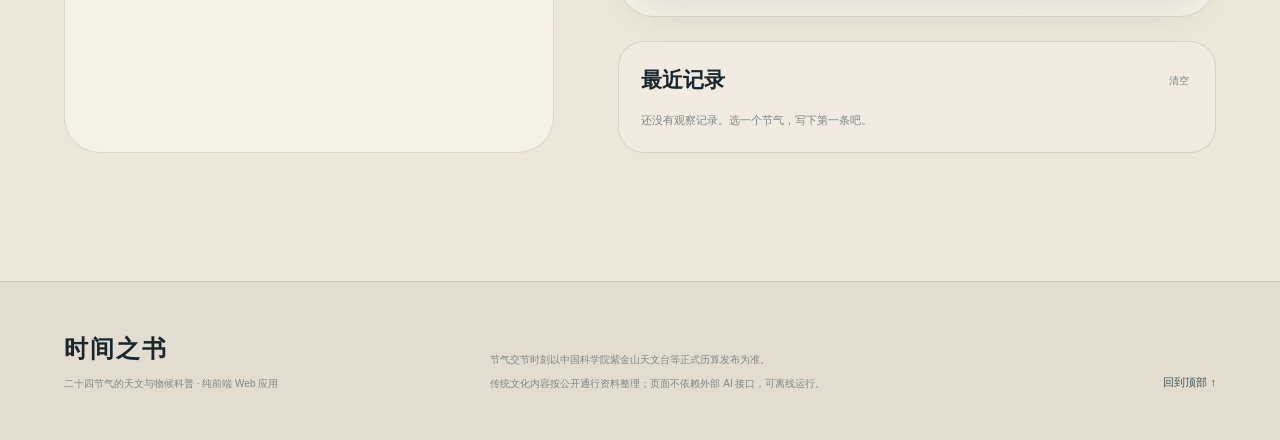
==== commit 946475b9: "Polish science card accessibility" ====
--- a/index.html
+++ b/index.html
@@ -8,7 +8,7 @@
   <title>时间之书 · 二十四节气天文与物候科普</title>
   <link rel="manifest" href="manifest.webmanifest">
   <link rel="icon" href="assets/icon.svg" type="image/svg+xml">
-  <link rel="stylesheet" href="css/styles.css?v=20261019-4">
+  <link rel="stylesheet" href="css/styles.css?v=20261019-5">
 </head>
 <body>
   <a class="skip-link" href="#main">跳到主要内容</a>
@@ -309,8 +309,8 @@
     <div class="noscript">本作品需要启用 JavaScript 才能使用节令盘、知识测验和观察手账。</div>
   </noscript>
 
-  <script src="js/data.js?v=20261019-4" defer></script>
-  <script src="js/app.js?v=20261019-4" defer></script>
+  <script src="js/data.js?v=20261019-5" defer></script>
+  <script src="js/app.js?v=20261019-5" defer></script>
 </body>
 </html>
 
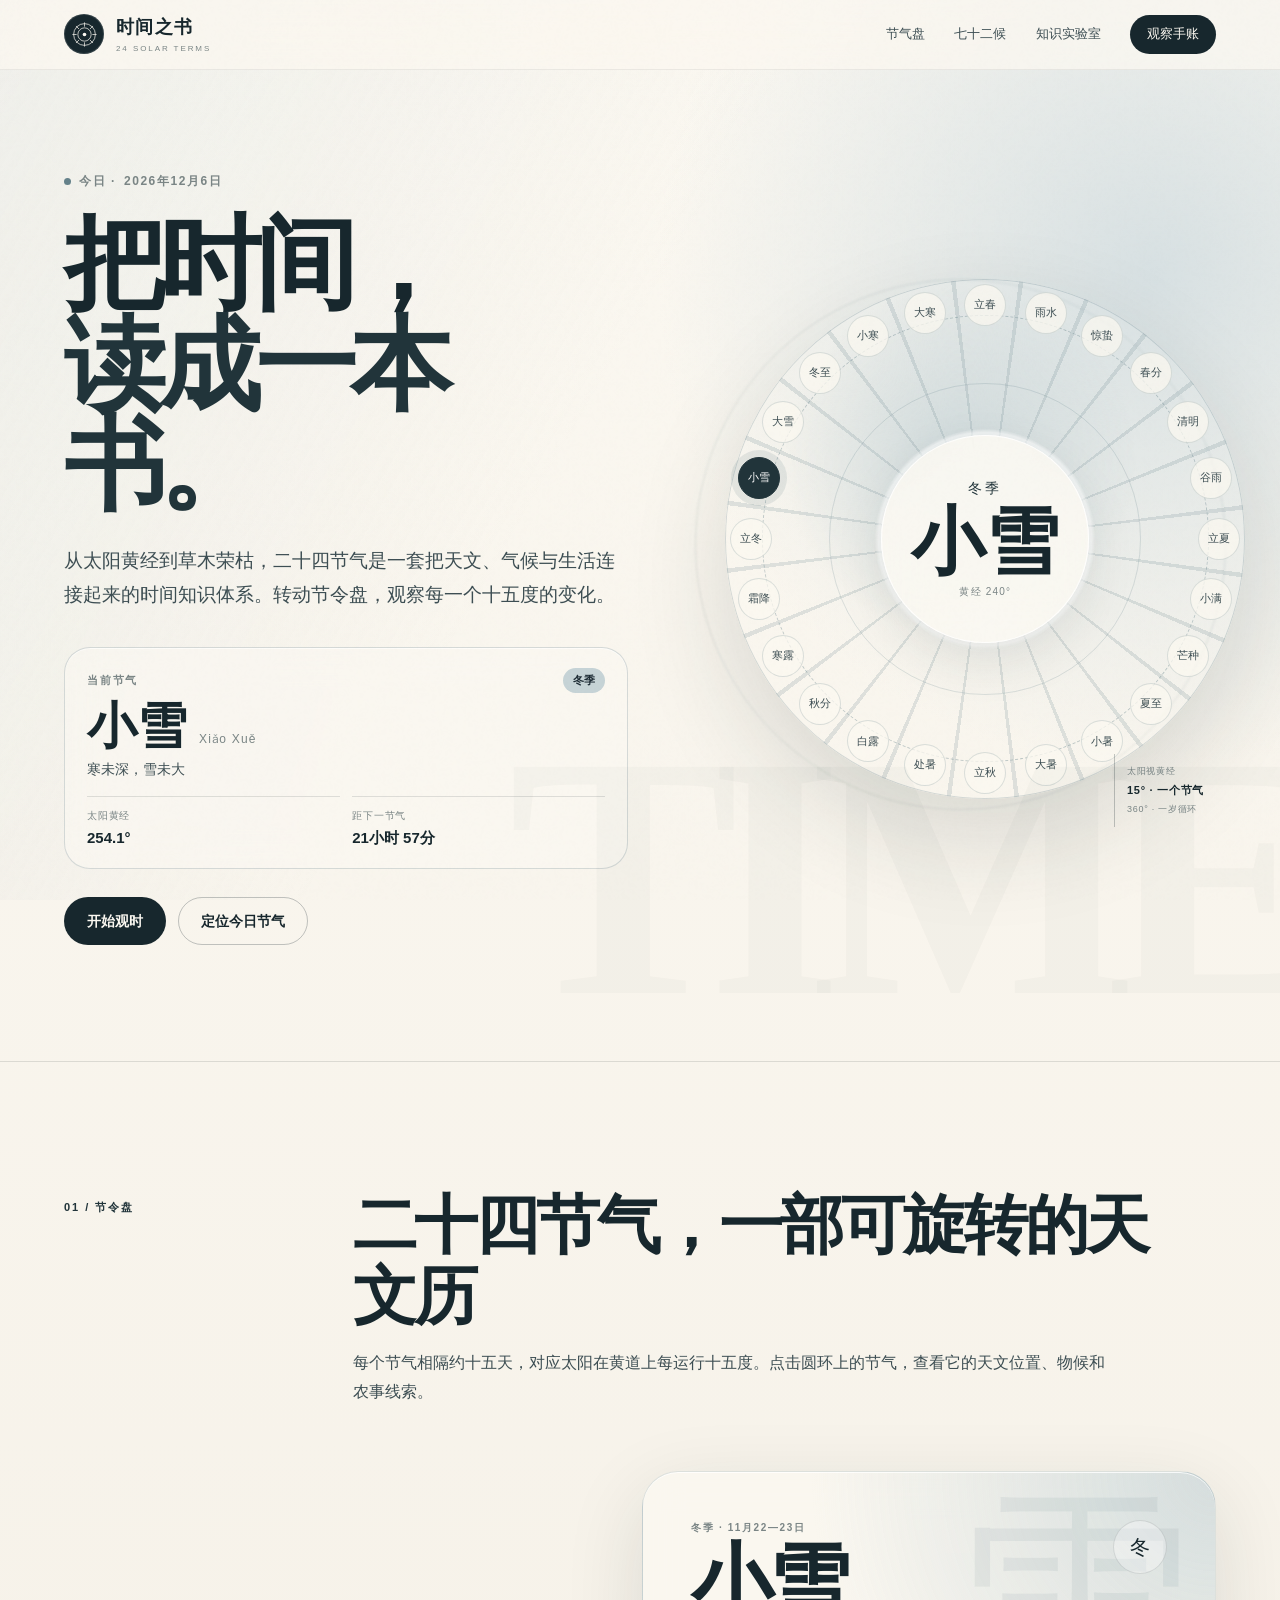
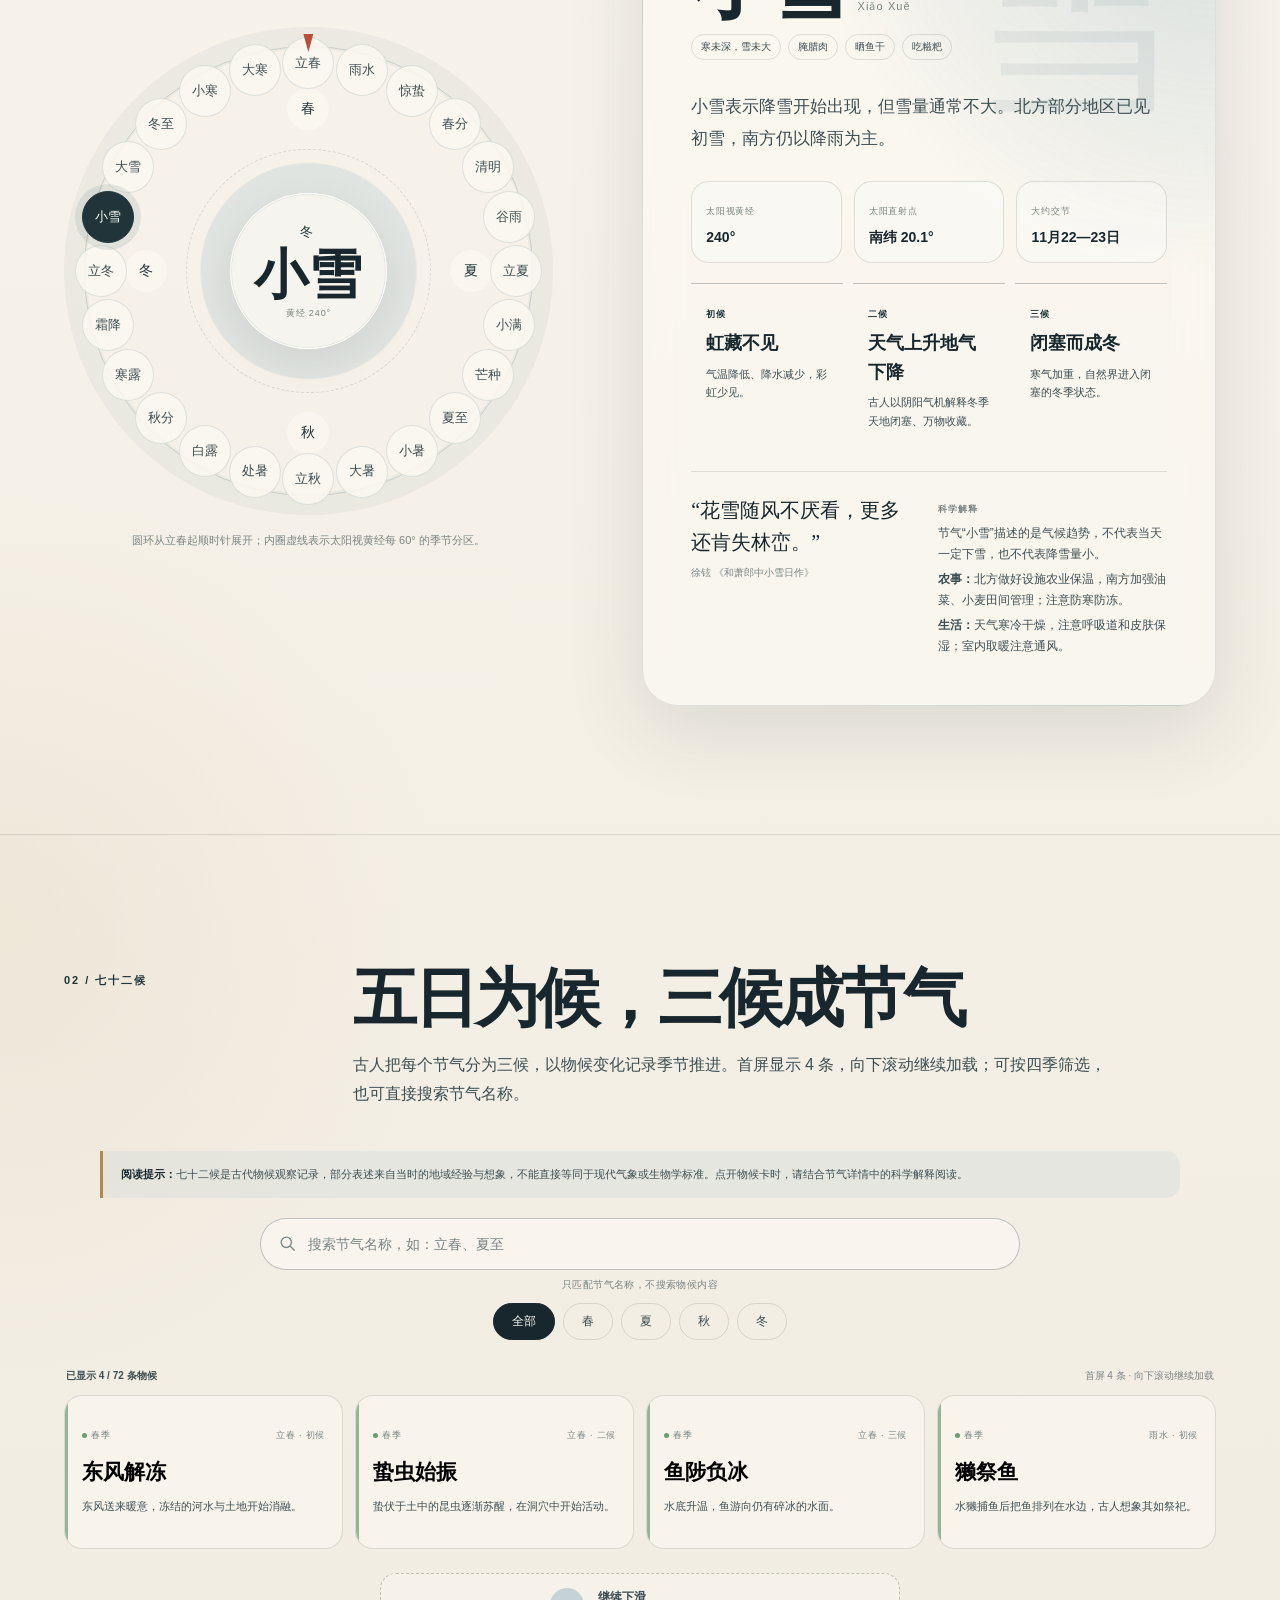
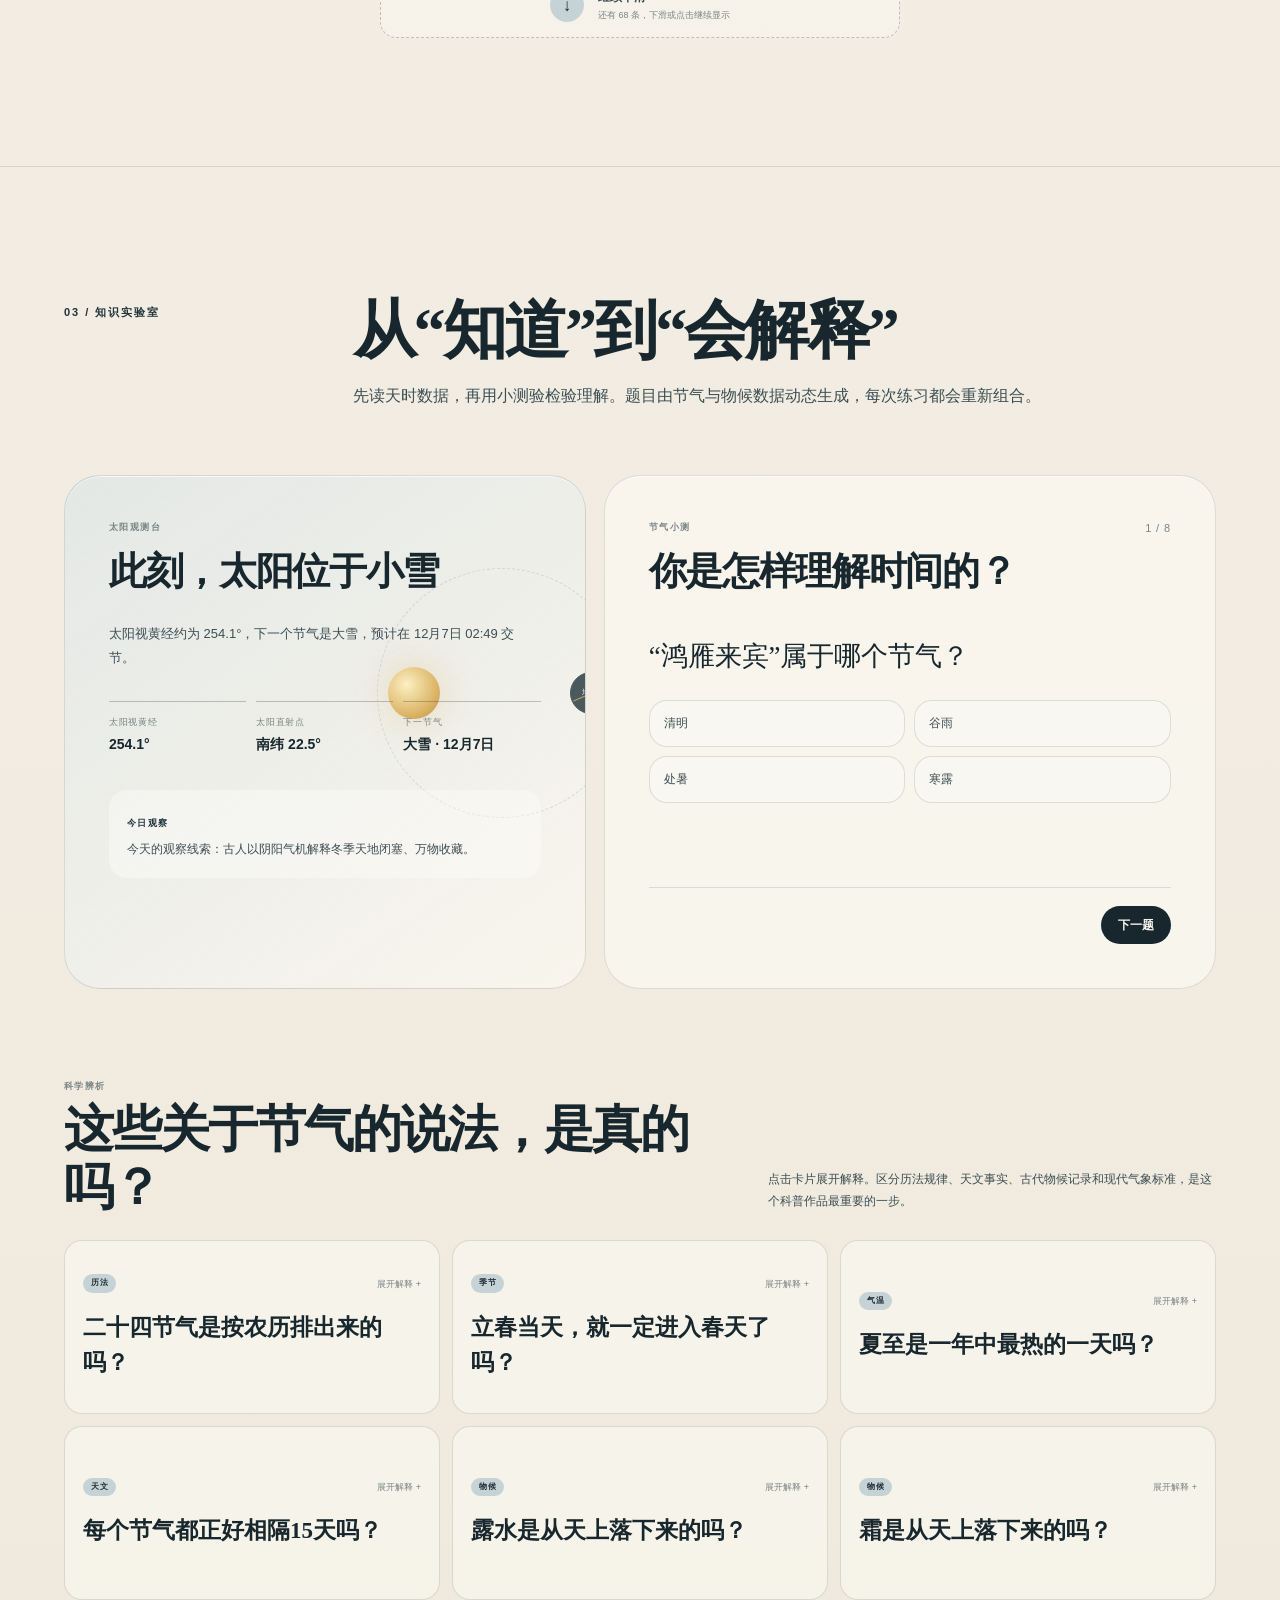
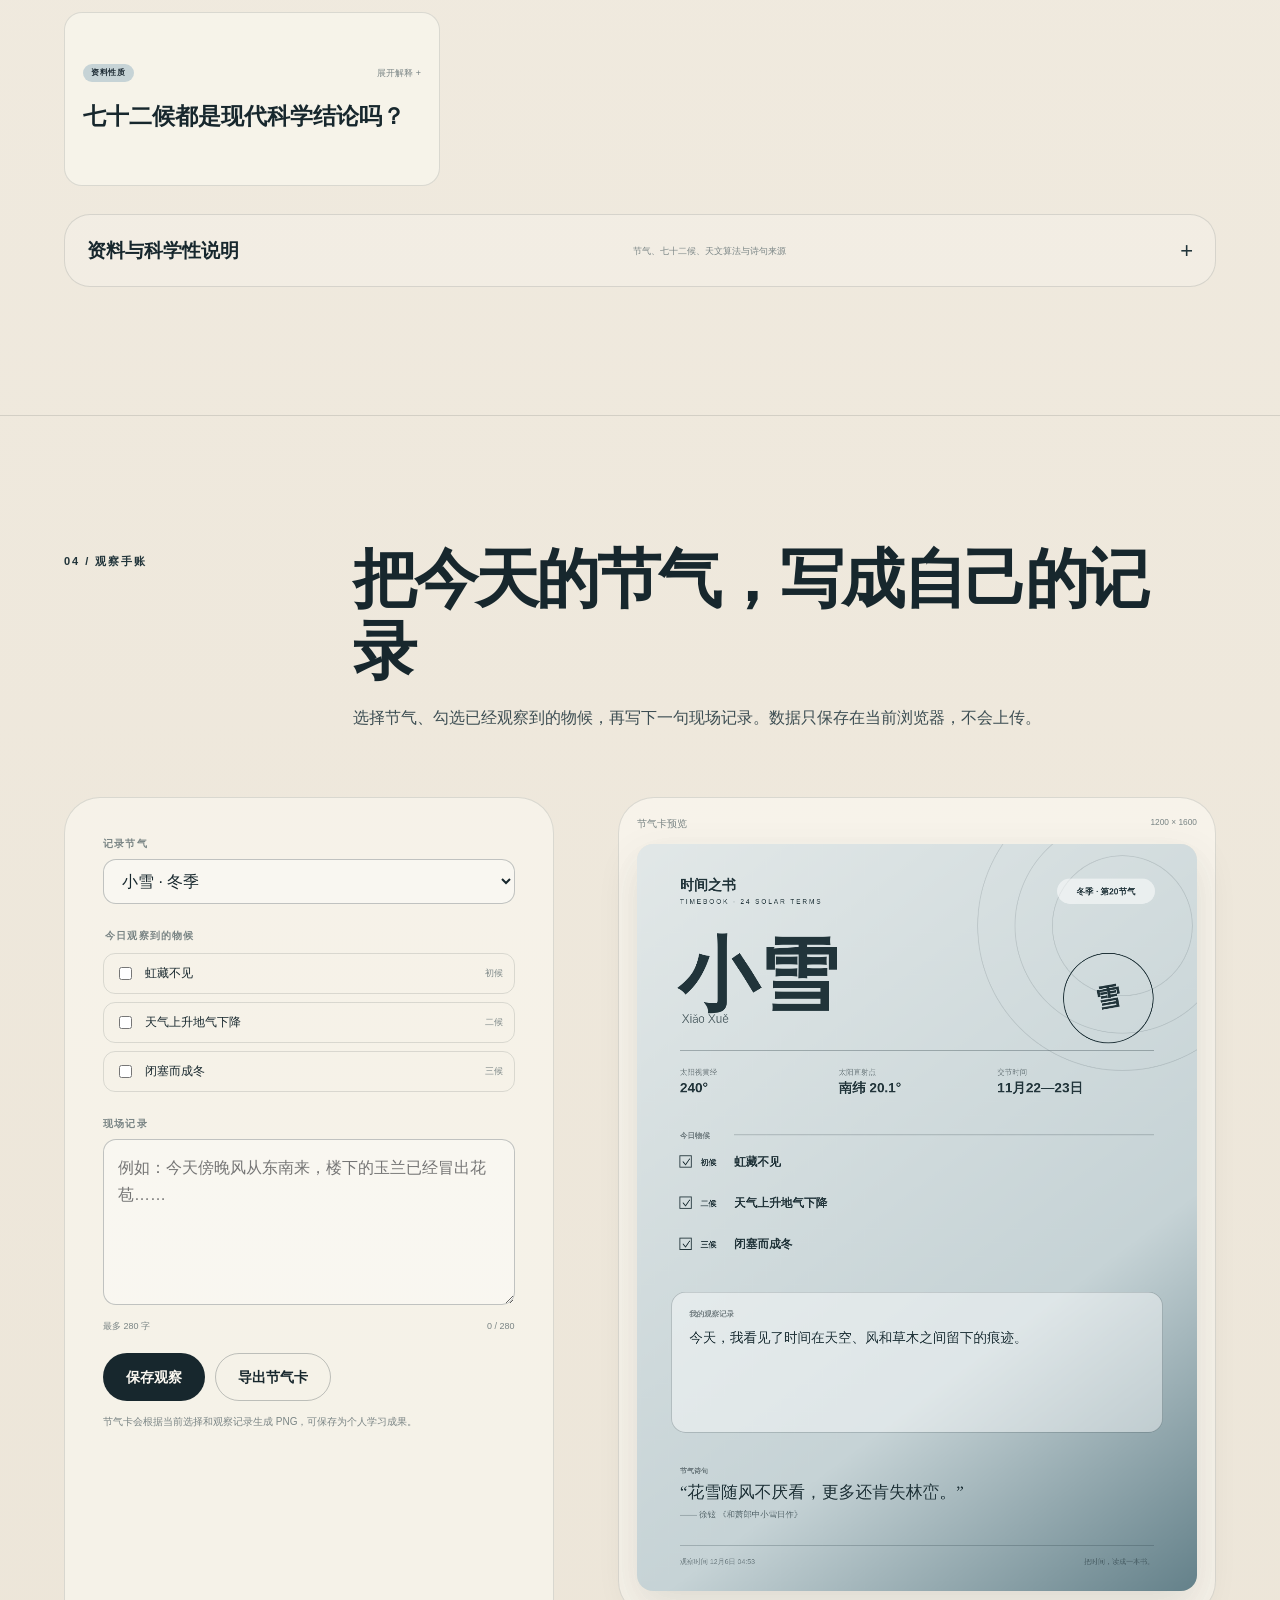
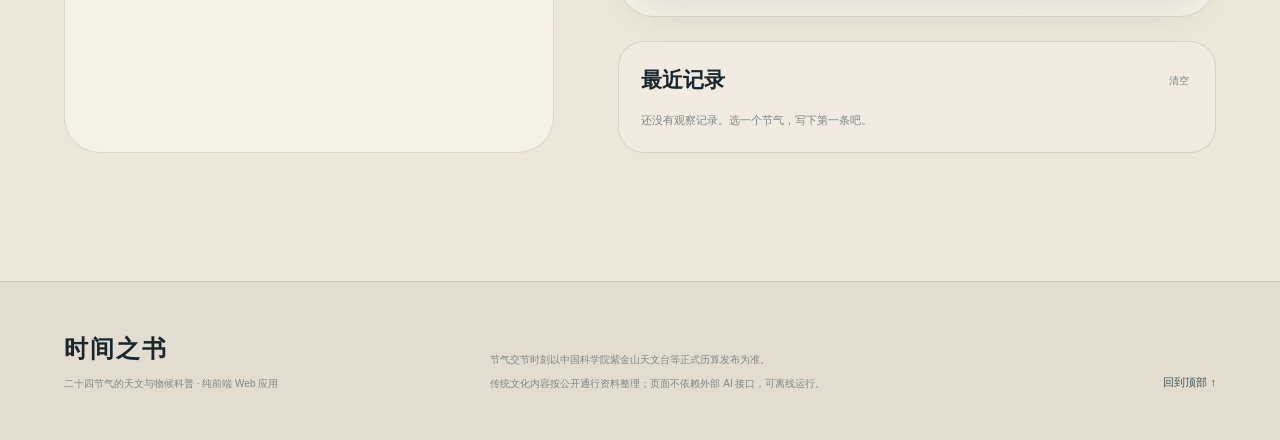
==== commit b98bcb62: "Set official project title" ====
--- a/index.html
+++ b/index.html
@@ -3,9 +3,9 @@
 <head>
   <meta charset="utf-8">
   <meta name="viewport" content="width=device-width, initial-scale=1">
-  <meta name="description" content="《时间之书》是一款面向公众的二十四节气天文与物候科普 Web 应用，用交互节气盘、七十二候、知识测验与观察手账建立完整学习闭环。">
+  <meta name="description" content="《时间之书：二十四节气的天文与物候科普》是一款面向公众的二十四节气天文与物候科普 Web 应用，用交互节气盘、七十二候、知识测验与观察手账建立完整学习闭环。">
   <meta name="theme-color" content="#15272f">
-  <title>时间之书 · 二十四节气天文与物候科普</title>
+  <title>时间之书：二十四节气的天文与物候科普</title>
   <link rel="manifest" href="manifest.webmanifest">
   <link rel="icon" href="assets/icon.svg" type="image/svg+xml">
   <link rel="stylesheet" href="css/styles.css?v=20261019-5">
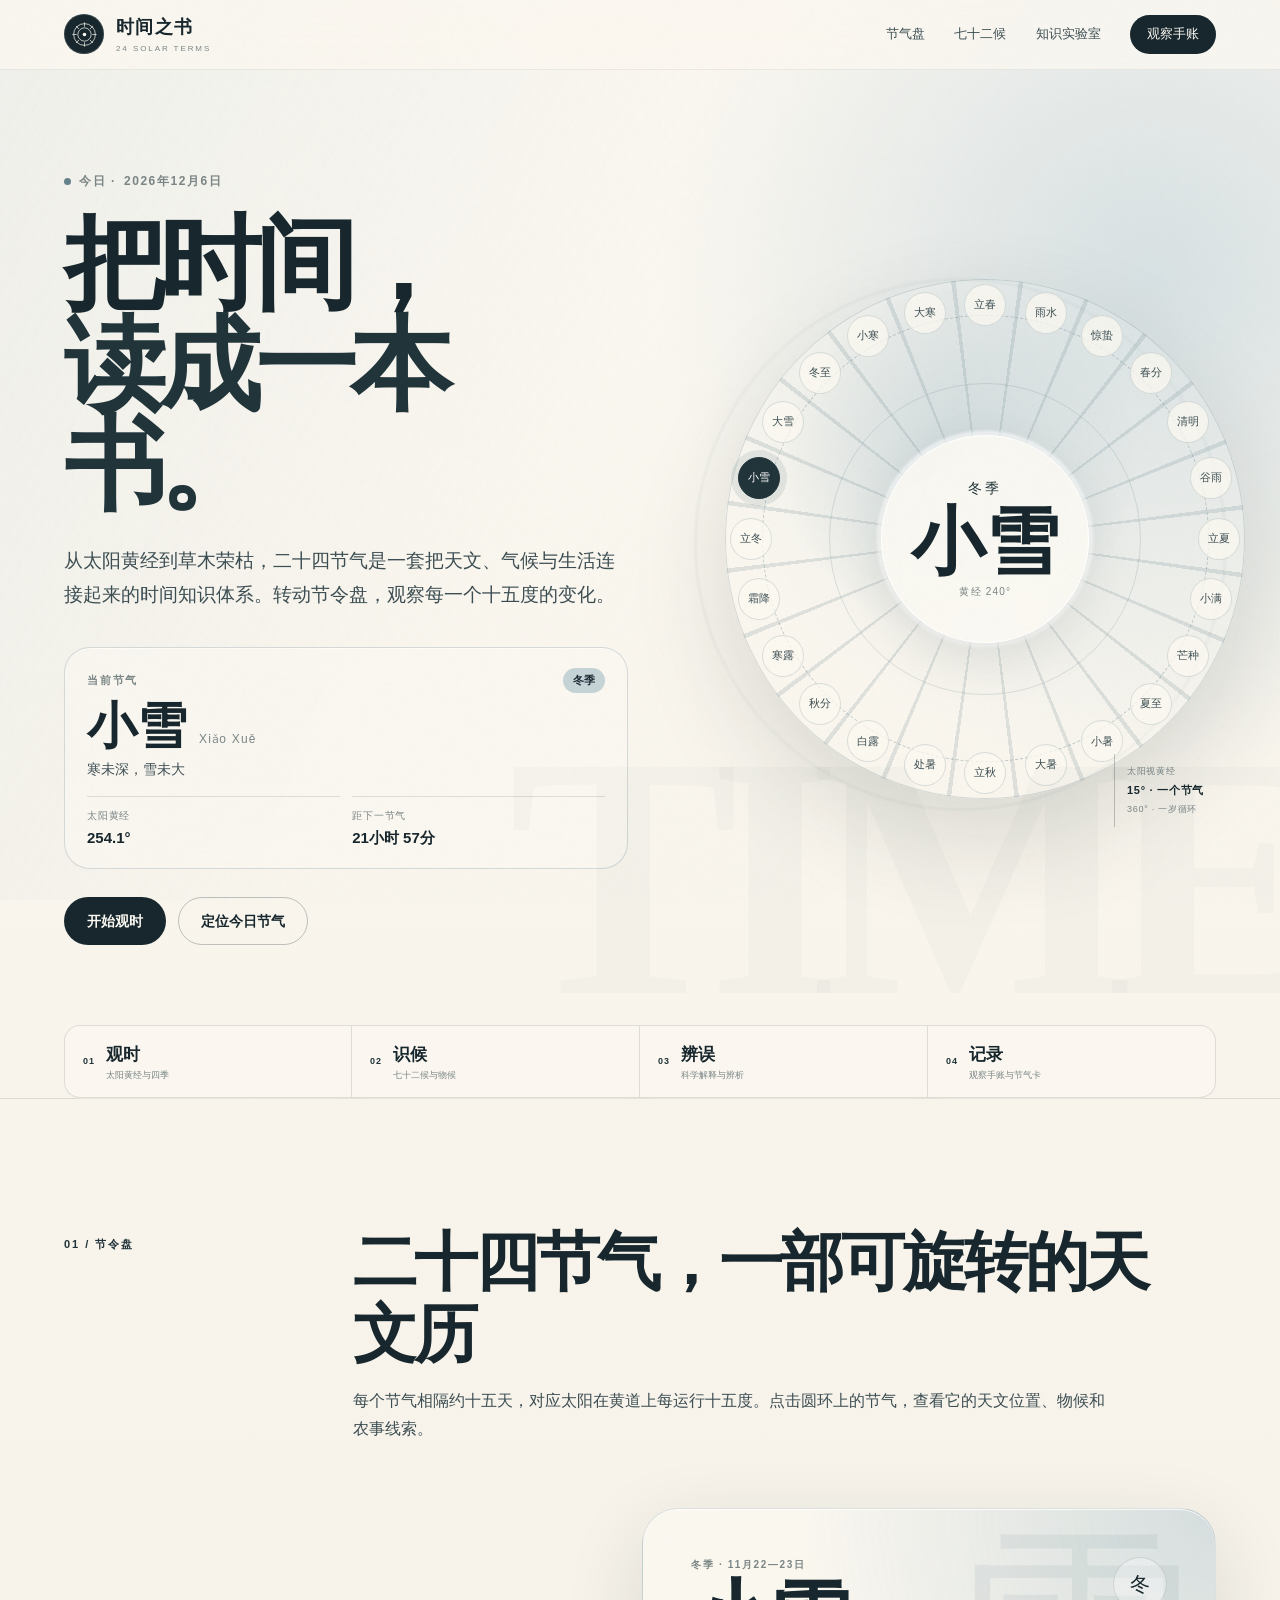
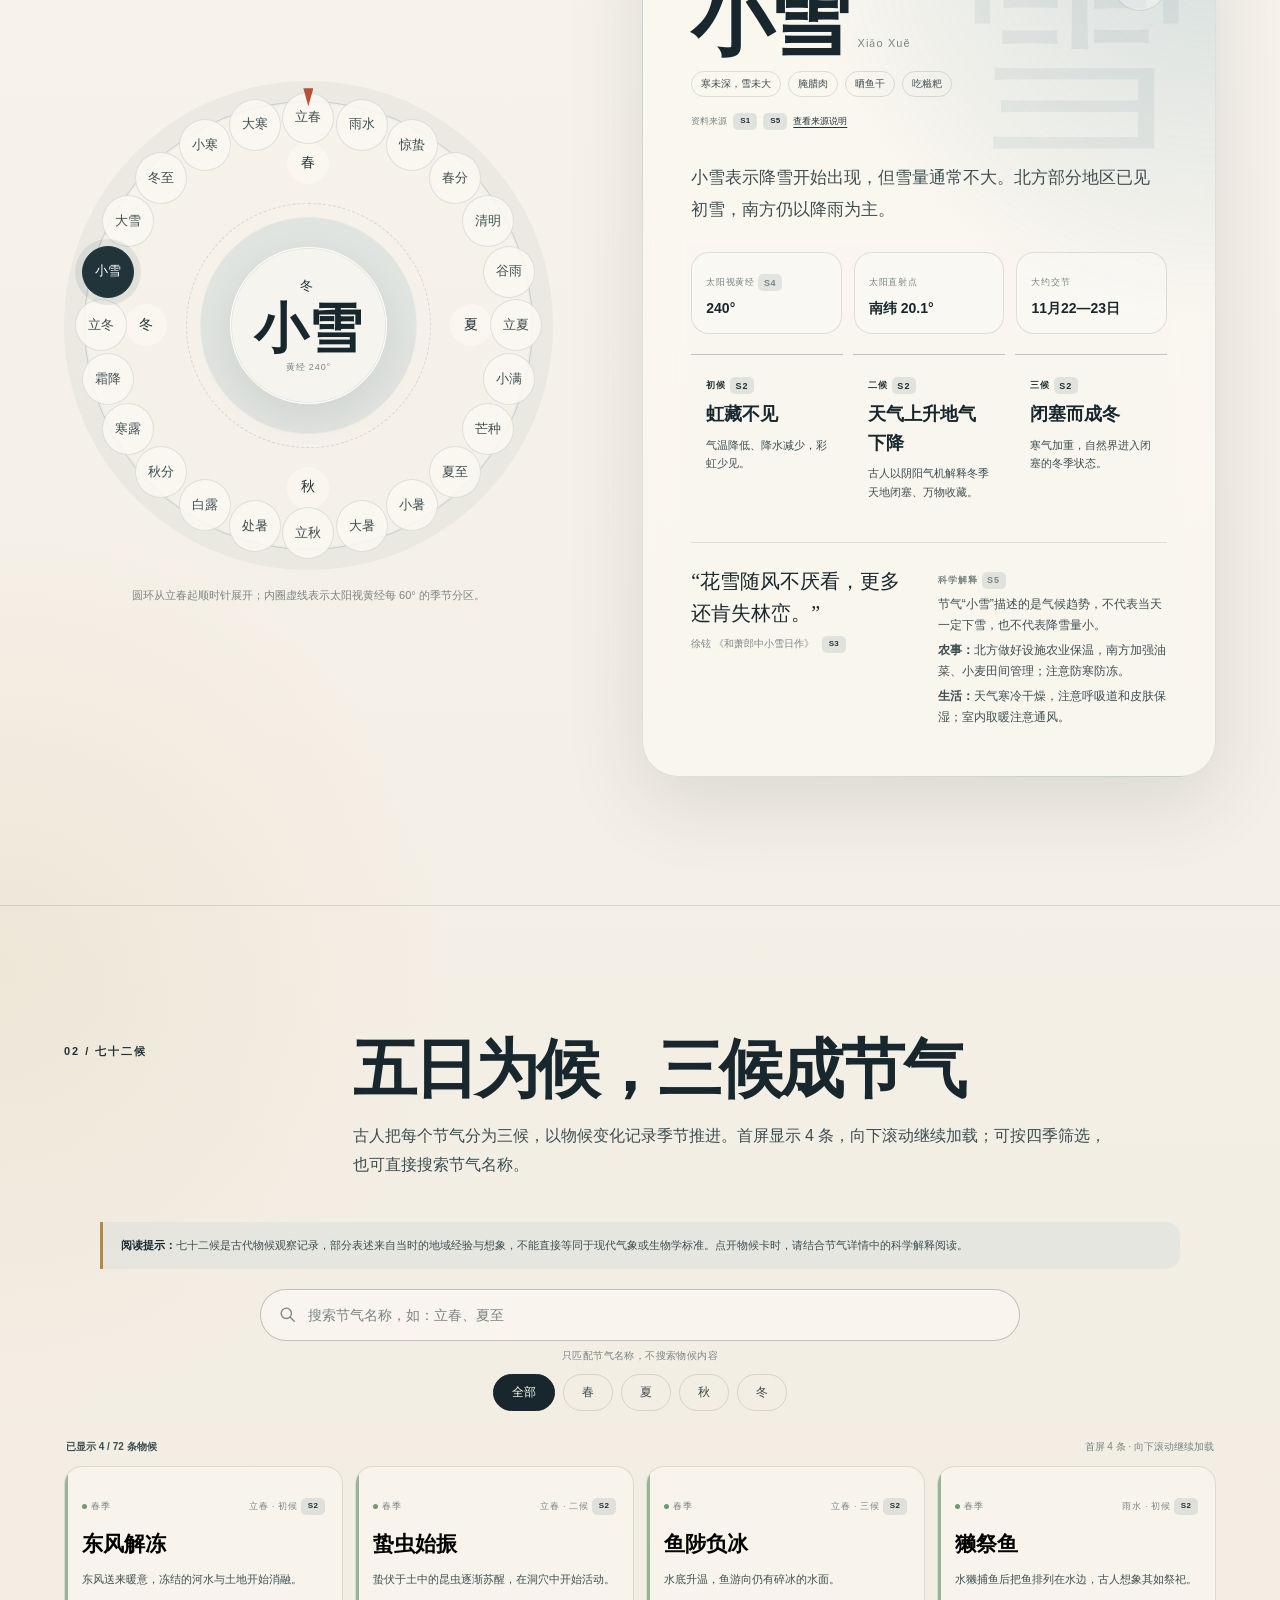
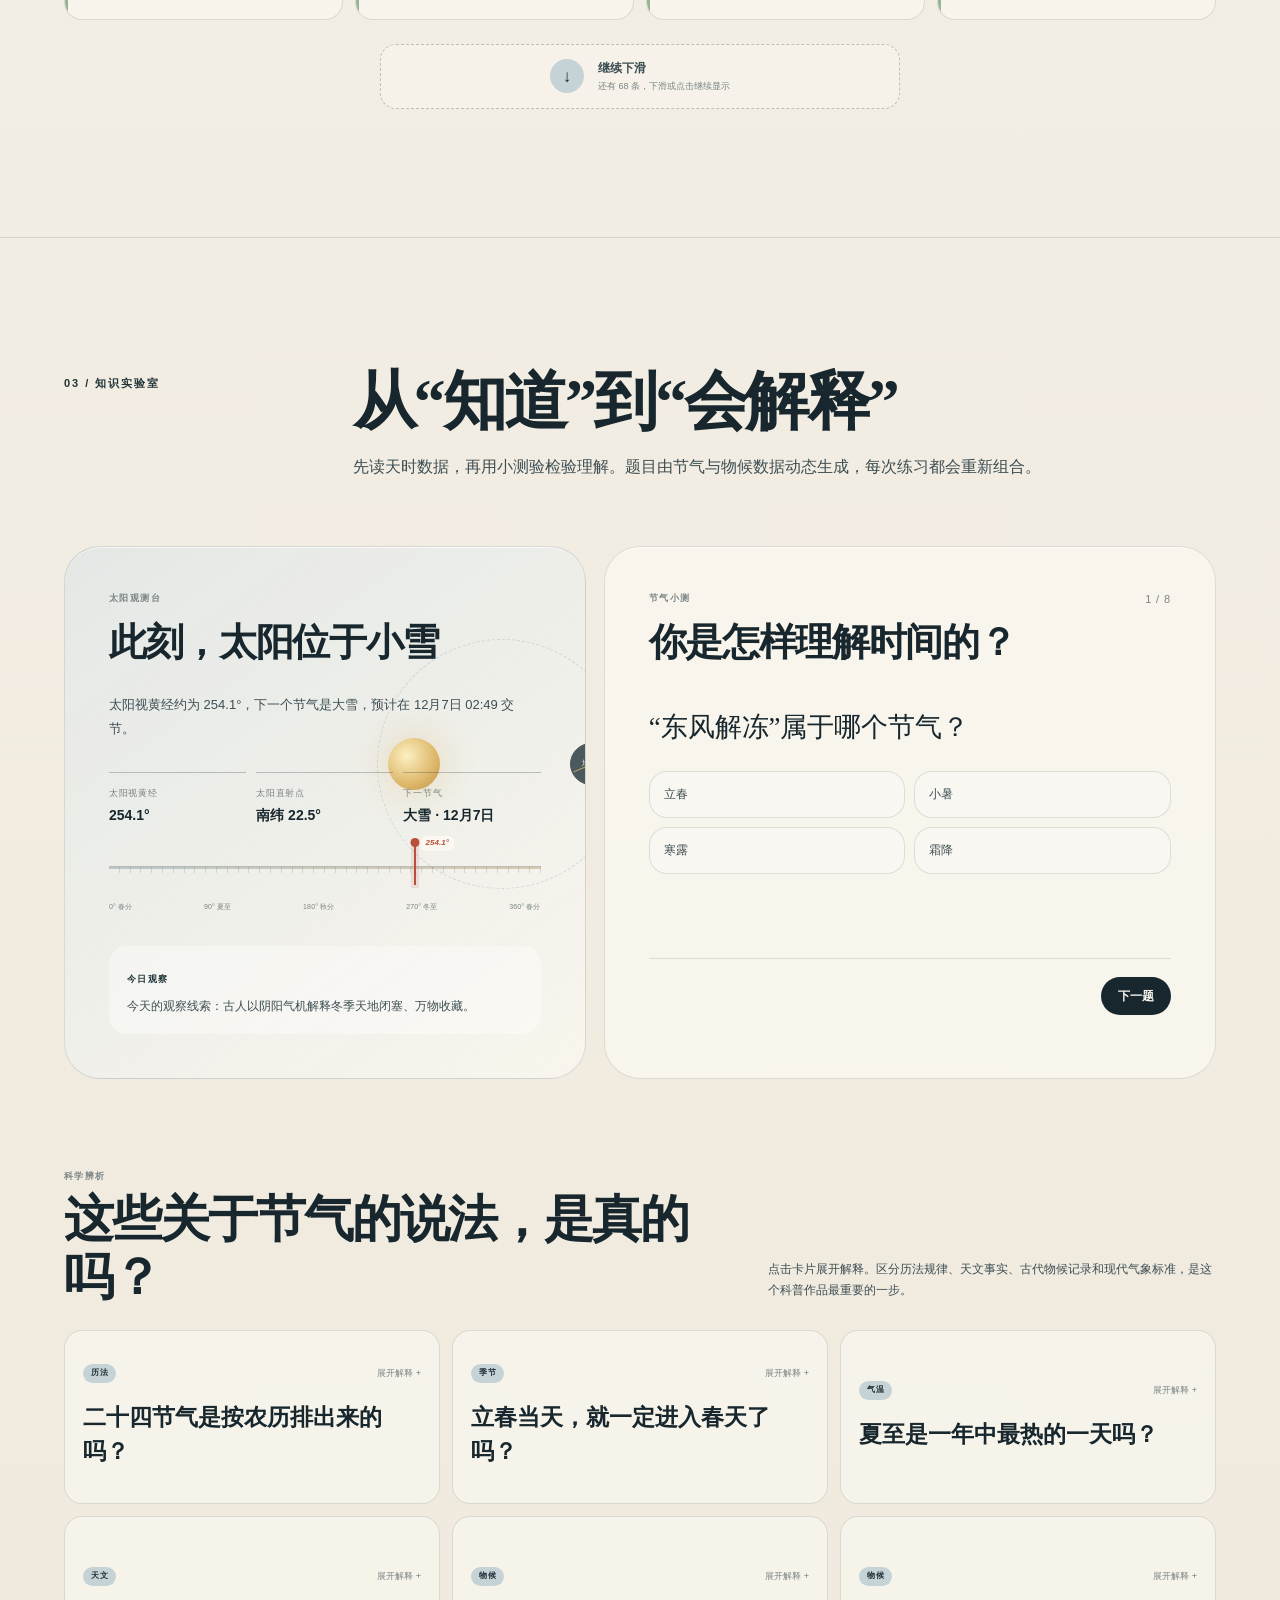
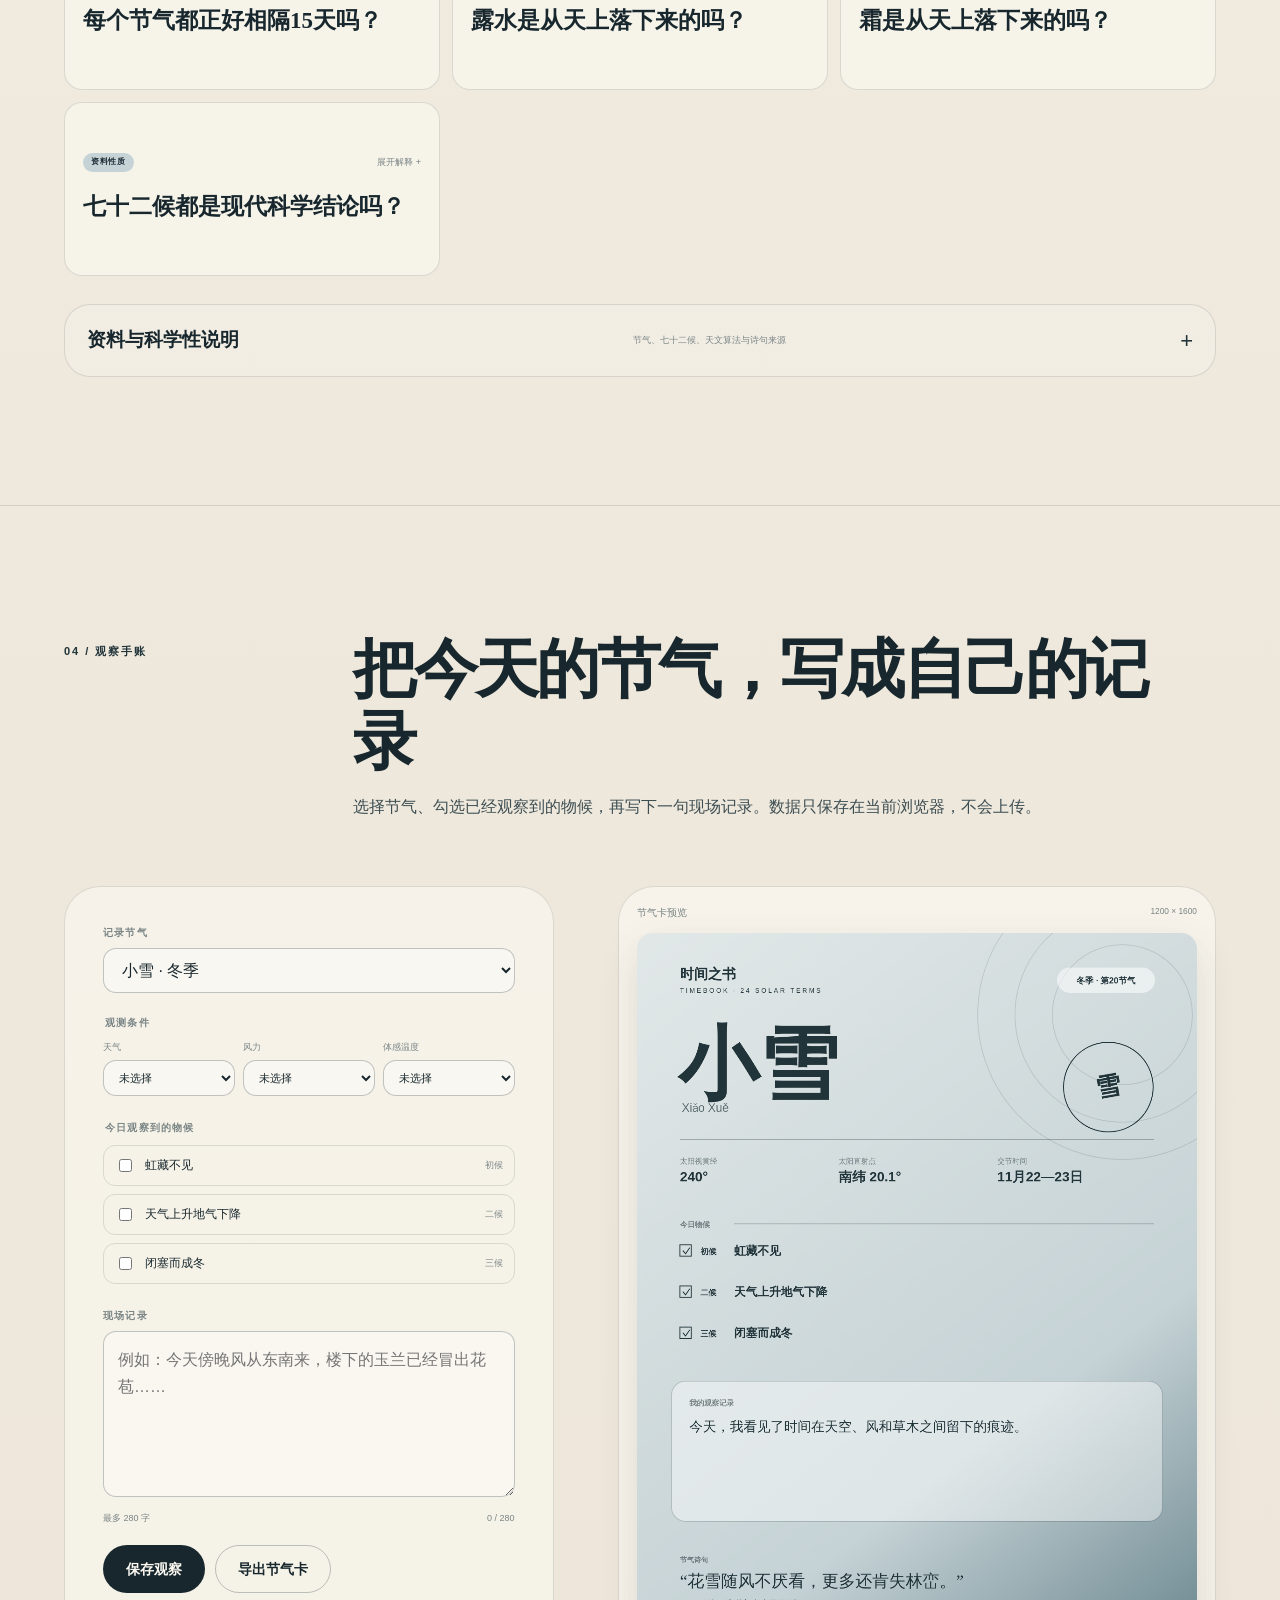
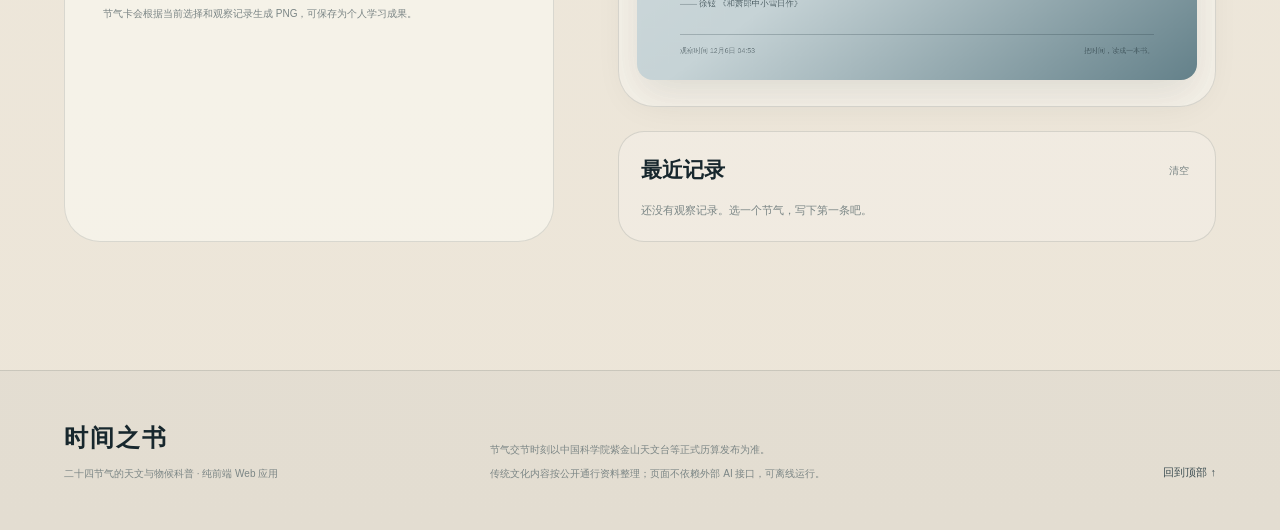
==== commit 97b4d2db: "Add source annotations structured journal and review jumps" ====
--- a/index.html
+++ b/index.html
@@ -8,7 +8,7 @@
   <title>时间之书：二十四节气的天文与物候科普</title>
   <link rel="manifest" href="manifest.webmanifest">
   <link rel="icon" href="assets/icon.svg" type="image/svg+xml">
-  <link rel="stylesheet" href="css/styles.css?v=20261019-5">
+  <link rel="stylesheet" href="css/styles.css?v=20261019-6">
 </head>
 <body>
   <a class="skip-link" href="#main">跳到主要内容</a>
@@ -76,6 +76,13 @@
       </div>
     </section>
 
+    <div class="method-strip" aria-label="作品学习路径">
+      <div class="method-step"><span>01</span><strong>观时</strong><small>太阳黄经与四季</small></div>
+      <div class="method-step"><span>02</span><strong>识候</strong><small>七十二候与物候</small></div>
+      <div class="method-step"><span>03</span><strong>辨误</strong><small>科学解释与辨析</small></div>
+      <div class="method-step"><span>04</span><strong>记录</strong><small>观察手账与节气卡</small></div>
+    </div>
+
     <section class="section wheel-section" id="wheel" aria-labelledby="wheel-title">
       <header class="section-heading">
         <p class="section-number">01 / 节令盘</p>
@@ -177,6 +184,14 @@
             <div><dt>太阳直射点</dt><dd id="scienceDeclination">—</dd></div>
             <div><dt>下一节气</dt><dd id="scienceNextTerm">—</dd></div>
           </dl>
+          <div class="solar-ruler" id="solarRuler" role="img" aria-label="太阳黄经刻度尺">
+            <div class="solar-ruler-track">
+              <i class="solar-ruler-marker" id="solarRulerMarker"><span id="solarRulerValue">—</span></i>
+            </div>
+            <div class="solar-ruler-labels">
+              <span>0° 春分</span><span>90° 夏至</span><span>180° 秋分</span><span>270° 冬至</span><span>360° 春分</span>
+            </div>
+          </div>
           <div class="observation-prompt">
             <span>今日观察</span>
             <p id="observationPrompt">留意天空、风向和植物的变化，把它们写进观察手账。</p>
@@ -198,6 +213,7 @@
             </div>
             <div class="learning-bars" id="learningProfileBars"></div>
             <p class="learning-recommendation" id="learningRecommendation"></p>
+            <button class="button button-small button-ghost learning-review-btn" id="learningReviewBtn" type="button" hidden></button>
           </div>
           <div class="quiz-body" id="quizBody"></div>
           <div class="quiz-footer">
@@ -225,20 +241,30 @@
         </summary>
         <div class="source-content">
           <div>
-            <h4>节气与七十二候</h4>
-            <p>二十四节气名称、顺序和七十二候按公开通行的中国传统历法资料整理。七十二候属于古代物候观察体系，受地域、年代和观察条件影响，部分表述带有比喻或想象成分，不作为现代气象、农业或生物学结论使用。</p>
-          </div>
-          <div>
-            <h4>天文计算</h4>
-            <p>页面中的太阳视黄经与交节时刻由前端低阶天文近似算法计算，用于交互演示和科普说明。正式历算、交节时刻和节气日期，以中国科学院紫金山天文台等权威机构发布的历书为准。</p>
-          </div>
-          <div>
-            <h4>诗句与视觉素材</h4>
-            <p>古典诗句来自公版古典文学作品，页面标注作者与篇名；正式提交前仍需逐条核对版本和断句。当前视觉由 CSS、SVG 与 Canvas 原创绘制，未使用来源不明的第三方图片。</p>
-          </div>
-          <div>
-            <h4>使用边界</h4>
-            <p>本作品适合传统文化、天文与自然观察学习，不构成医疗、养生、农事或气象预报建议。涉及真实生产与健康决策时，应以专业机构和当期预报为准。</p>
+            <h4><span class="source-id">S1</span> 节气名称与顺序</h4>
+            <p>二十四节气名称、顺序和公历大致日期按公开通行的中国传统历法资料整理。联合国教科文组织于 2016 年将“二十四节气”列入人类非物质文化遗产代表作名录。</p>
+            <p class="source-link-line"><a href="https://ich.unesco.org/en/RL/the-twenty-four-solar-terms-knowledge-in-china-of-time-and-practices-developed-through-observation-of-the-suns-annual-motion-00646" target="_blank" rel="noreferrer">UNESCO 条目 ↗</a></p>
+          </div>
+          <div>
+            <h4><span class="source-id">S2</span> 七十二候</h4>
+            <p>七十二候名称与物候说明按公开通行的传统物候资料整理。它属于古代物候观察体系，受地域、年代和观察条件影响，部分表述带有比喻或想象成分。</p>
+          </div>
+          <div>
+            <h4><span class="source-id">S3</span> 古典诗句</h4>
+            <p>诗句来自公版古典文学作品，页面标注作者与篇名。正式提交前仍需逐条核对版本、作者归属和断句。</p>
+          </div>
+          <div>
+            <h4><span class="source-id">S4</span> 天文计算</h4>
+            <p>太阳视黄经、太阳直射点和交节时刻由前端低阶天文近似算法计算，用于交互演示。正式历算以中国科学院紫金山天文台等权威机构发布的历书为准。</p>
+            <p class="source-link-line"><a href="https://www.pmo.cas.cn/" target="_blank" rel="noreferrer">中国科学院紫金山天文台 ↗</a></p>
+          </div>
+          <div>
+            <h4><span class="source-id">S5</span> 当代科普说明</h4>
+            <p>农事、生活与科学解释为面向公众学习场景的整理性说明，不替代专业气象、农业、医疗或健康建议。</p>
+          </div>
+          <div>
+            <h4>视觉素材与使用边界</h4>
+            <p>当前视觉由 CSS、SVG 与 Canvas 原创绘制，未使用来源不明的第三方图片。作品适合传统文化、天文与自然观察学习，涉及真实生产与健康决策时，应以专业机构和当期预报为准。</p>
           </div>
         </div>
       </details>
@@ -257,6 +283,19 @@
         <form class="journal-form" id="journalForm">
           <label class="field-label" for="journalTerm">记录节气</label>
           <select id="journalTerm" name="term"></select>
+
+          <fieldset class="journal-conditions">
+            <legend>观测条件</legend>
+            <label><span>天气</span><select id="journalWeather">
+              <option value="">未选择</option><option>晴</option><option>多云</option><option>阴</option><option>小雨</option><option>中到大雨</option><option>雪</option><option>雾霾</option><option>其他</option>
+            </select></label>
+            <label><span>风力</span><select id="journalWind">
+              <option value="">未选择</option><option>无风</option><option>微风</option><option>有风</option><option>大风</option>
+            </select></label>
+            <label><span>体感温度</span><select id="journalTemp">
+              <option value="">未选择</option><option>寒冷</option><option>偏冷</option><option>舒适</option><option>偏热</option><option>炎热</option>
+            </select></label>
+          </fieldset>
 
           <fieldset class="pentad-picker">
             <legend>今日观察到的物候</legend>
@@ -309,8 +348,8 @@
     <div class="noscript">本作品需要启用 JavaScript 才能使用节令盘、知识测验和观察手账。</div>
   </noscript>
 
-  <script src="js/data.js?v=20261019-5" defer></script>
-  <script src="js/app.js?v=20261019-5" defer></script>
+  <script src="js/data.js?v=20261019-6" defer></script>
+  <script src="js/app.js?v=20261019-6" defer></script>
 </body>
 </html>
 
--- a/css/styles.css
+++ b/css/styles.css
@@ -727,3 +727,176 @@
   .source-panel summary { position: relative; }
 }
 .learning-profile[hidden] { display: none !important; }
+
+/* 学习路径、黄经刻度与来源标记 */
+.method-strip {
+  position: relative;
+  z-index: 3;
+  display: grid;
+  grid-template-columns: repeat(4, minmax(0, 1fr));
+  max-width: 1320px;
+  margin: -36px auto 0;
+  padding: 0 var(--page-pad);
+}
+.method-step {
+  display: grid;
+  grid-template-columns: auto 1fr;
+  column-gap: 11px;
+  align-items: center;
+  padding: 15px 18px;
+  border: 1px solid var(--line);
+  background: color-mix(in srgb, var(--paper-light) 76%, transparent);
+  backdrop-filter: blur(14px);
+}
+.method-step:first-child { border-radius: 16px 0 0 16px; }
+.method-step:last-child { border-radius: 0 16px 16px 0; }
+.method-step + .method-step { border-left: 0; }
+.method-step > span {
+  grid-row: span 2;
+  color: var(--accent-deep);
+  font-size: 9px;
+  font-weight: 800;
+  letter-spacing: .1em;
+}
+.method-step strong { font-family: var(--serif); font-size: 17px; font-weight: 600; }
+.method-step small { color: var(--muted); font-size: 9px; }
+.solar-ruler {
+  position: relative;
+  margin-top: 22px;
+  padding-top: 17px;
+}
+.solar-ruler-track {
+  position: relative;
+  height: 23px;
+  border-top: 1px solid var(--line-strong);
+  background:
+    repeating-linear-gradient(90deg, transparent 0 calc(2.5% - 1px), var(--line) calc(2.5% - 1px) 2.5%),
+    linear-gradient(90deg, color-mix(in srgb, var(--accent) 35%, transparent), color-mix(in srgb, var(--gold) 38%, transparent));
+  background-size: 100% 6px, 100% 2px;
+  background-repeat: no-repeat;
+  background-position: 0 0, 0 0;
+}
+.solar-ruler-marker {
+  position: absolute;
+  top: -24px;
+  left: 0;
+  width: 2px;
+  height: 42px;
+  background: var(--cinnabar);
+  box-shadow: 0 0 0 3px color-mix(in srgb, var(--cinnabar) 12%, transparent);
+  transition: left .5s ease;
+}
+.solar-ruler-marker::before {
+  content: "";
+  position: absolute;
+  left: 50%;
+  top: -5px;
+  width: 9px;
+  height: 9px;
+  border-radius: 50%;
+  background: var(--cinnabar);
+  transform: translateX(-50%);
+}
+.solar-ruler-marker span {
+  position: absolute;
+  left: 7px;
+  top: -7px;
+  padding: 1px 5px;
+  border-radius: 5px;
+  background: var(--paper-light);
+  color: var(--cinnabar);
+  font-size: 8px;
+  font-weight: 750;
+  white-space: nowrap;
+}
+.solar-ruler-labels {
+  display: flex;
+  justify-content: space-between;
+  gap: 4px;
+  margin-top: 12px;
+  color: var(--muted);
+  font-size: 7px;
+  letter-spacing: .02em;
+}
+.journal-conditions {
+  display: grid;
+  grid-template-columns: repeat(3, minmax(0, 1fr));
+  gap: 8px;
+  margin: 22px 0 0;
+  padding: 0;
+  border: 0;
+}
+.journal-conditions legend {
+  margin-bottom: 9px;
+  color: var(--muted);
+  font-size: 10px;
+  font-weight: 750;
+  letter-spacing: .12em;
+}
+.journal-conditions label { display: grid; gap: 5px; }
+.journal-conditions label > span { color: var(--muted); font-size: 9px; }
+.journal-conditions select { padding: 10px 11px; font-size: 11px; }
+.entry-conditions,
+.entry-pentads { display: flex; flex-wrap: wrap; gap: 4px; margin-top: 6px; }
+.entry-conditions span {
+  padding: 2px 6px;
+  border: 1px solid var(--line);
+  border-radius: 999px;
+  color: var(--ink-soft);
+  font-size: 8px;
+}
+.term-source-line {
+  position: relative;
+  display: flex;
+  flex-wrap: wrap;
+  align-items: center;
+  gap: 6px;
+  margin-top: 15px;
+  color: var(--muted);
+  font-size: 9px;
+}
+.source-id {
+  display: inline-grid;
+  place-items: center;
+  min-width: 24px;
+  height: 17px;
+  padding: 0 4px;
+  border-radius: 5px;
+  background: color-mix(in srgb, var(--accent) 17%, transparent);
+  color: var(--accent-deep);
+  font-family: var(--sans);
+  font-size: 8px;
+  font-weight: 800;
+  letter-spacing: .03em;
+  vertical-align: middle;
+}
+.source-jump {
+  padding: 2px 0;
+  border: 0;
+  background: transparent;
+  color: var(--accent-deep);
+  cursor: pointer;
+  font-size: 9px;
+  text-decoration: underline;
+  text-underline-offset: 3px;
+}
+.pentad-source-id { margin-left: 4px; }
+.term-poem cite .source-id { margin-left: 5px; }
+.source-link-line { margin-top: 7px !important; }
+.source-link-line a { color: var(--accent-deep); text-underline-offset: 3px; }
+.learning-review-btn { justify-self: start; margin-top: 10px; }
+@media (max-width: 900px) {
+  .method-strip { grid-template-columns: repeat(2, minmax(0, 1fr)); margin-top: -28px; }
+  .method-step:nth-child(2) { border-radius: 0 16px 0 0; }
+  .method-step:nth-child(3) { border-radius: 0 0 0 16px; border-left: 1px solid var(--line); border-top: 0; }
+  .method-step:nth-child(4) { border-radius: 0 0 16px 0; border-top: 0; }
+  .journal-conditions { grid-template-columns: 1fr 1fr; }
+}
+@media (max-width: 520px) {
+  .method-strip { grid-template-columns: 1fr; padding: 0 20px; }
+  .method-step, .method-step:first-child, .method-step:nth-child(2), .method-step:nth-child(3), .method-step:nth-child(4) { border-radius: 0; border-left: 1px solid var(--line); border-top: 0; }
+  .method-step:first-child { border-radius: 16px 16px 0 0; border-top: 1px solid var(--line); }
+  .method-step:last-child { border-radius: 0 0 16px 16px; }
+  .journal-conditions { grid-template-columns: 1fr; }
+  .solar-ruler-labels span:nth-child(even) { display: none; }
+}
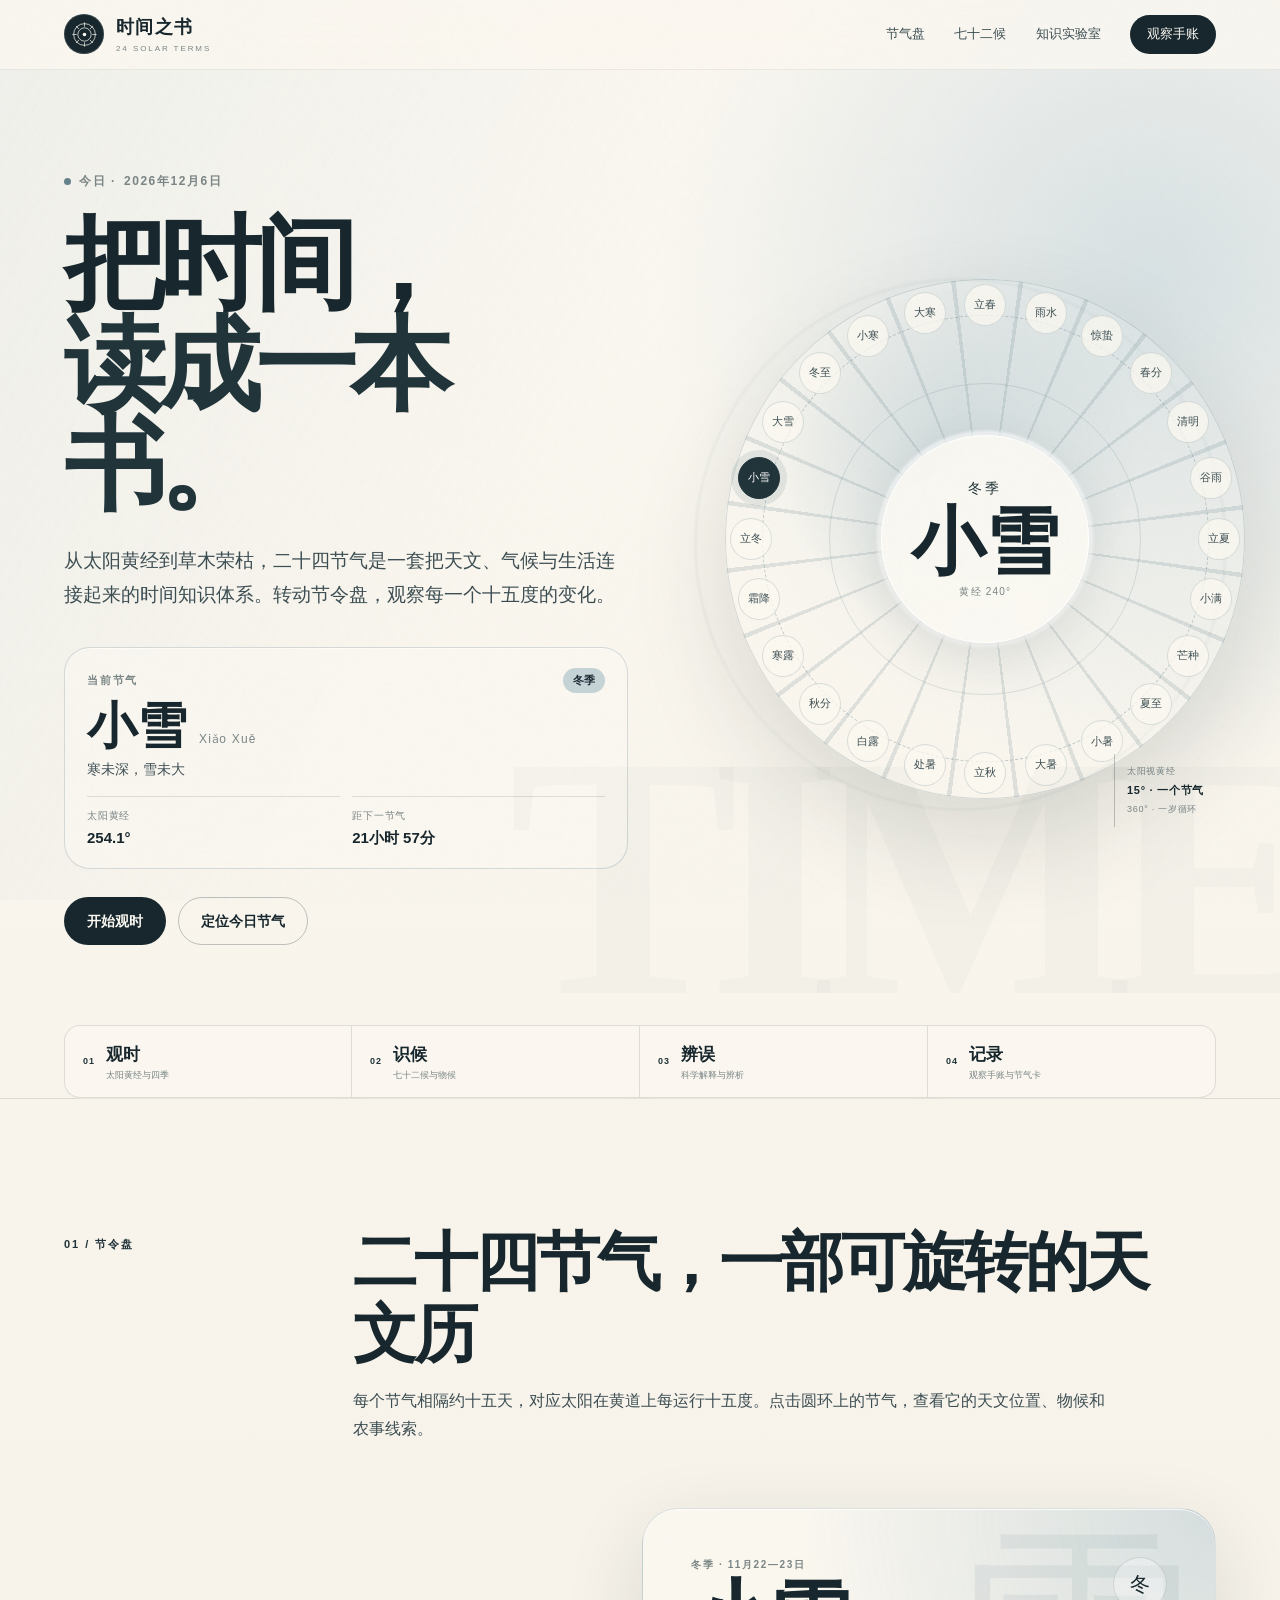
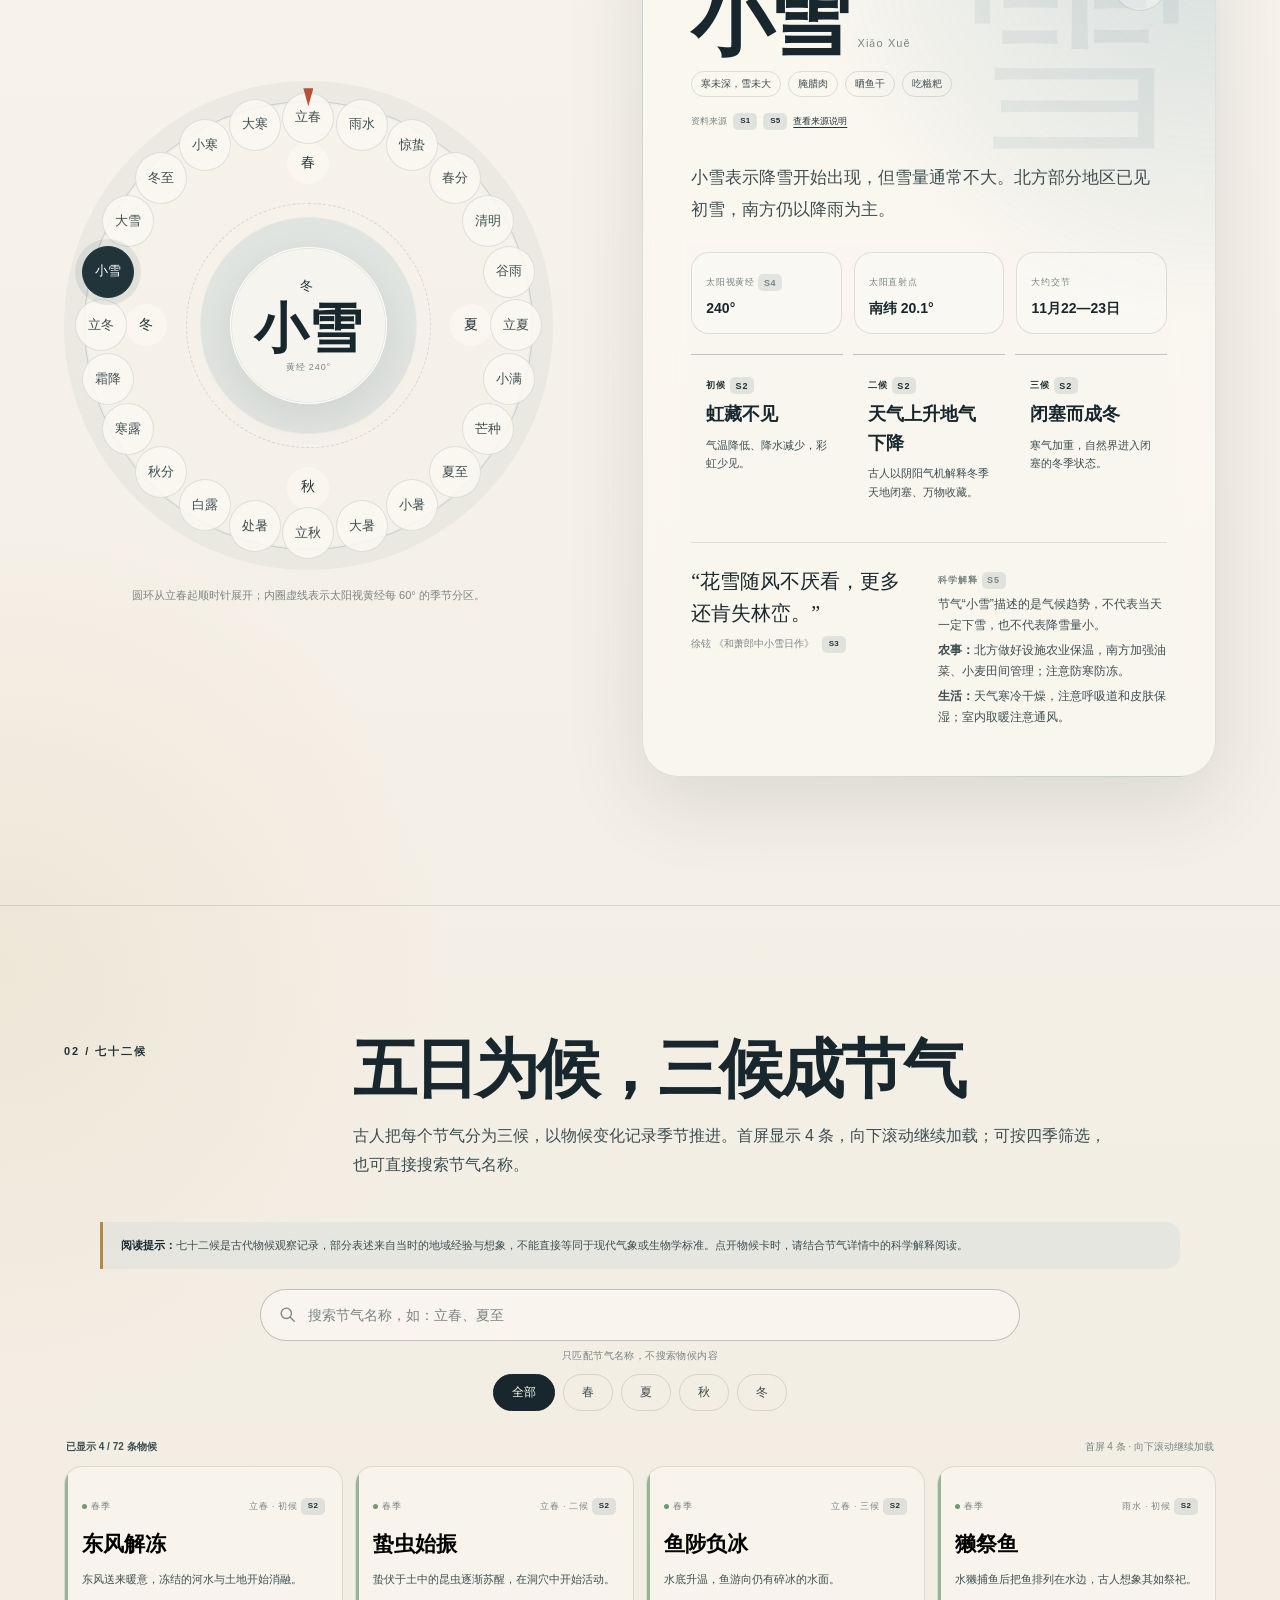
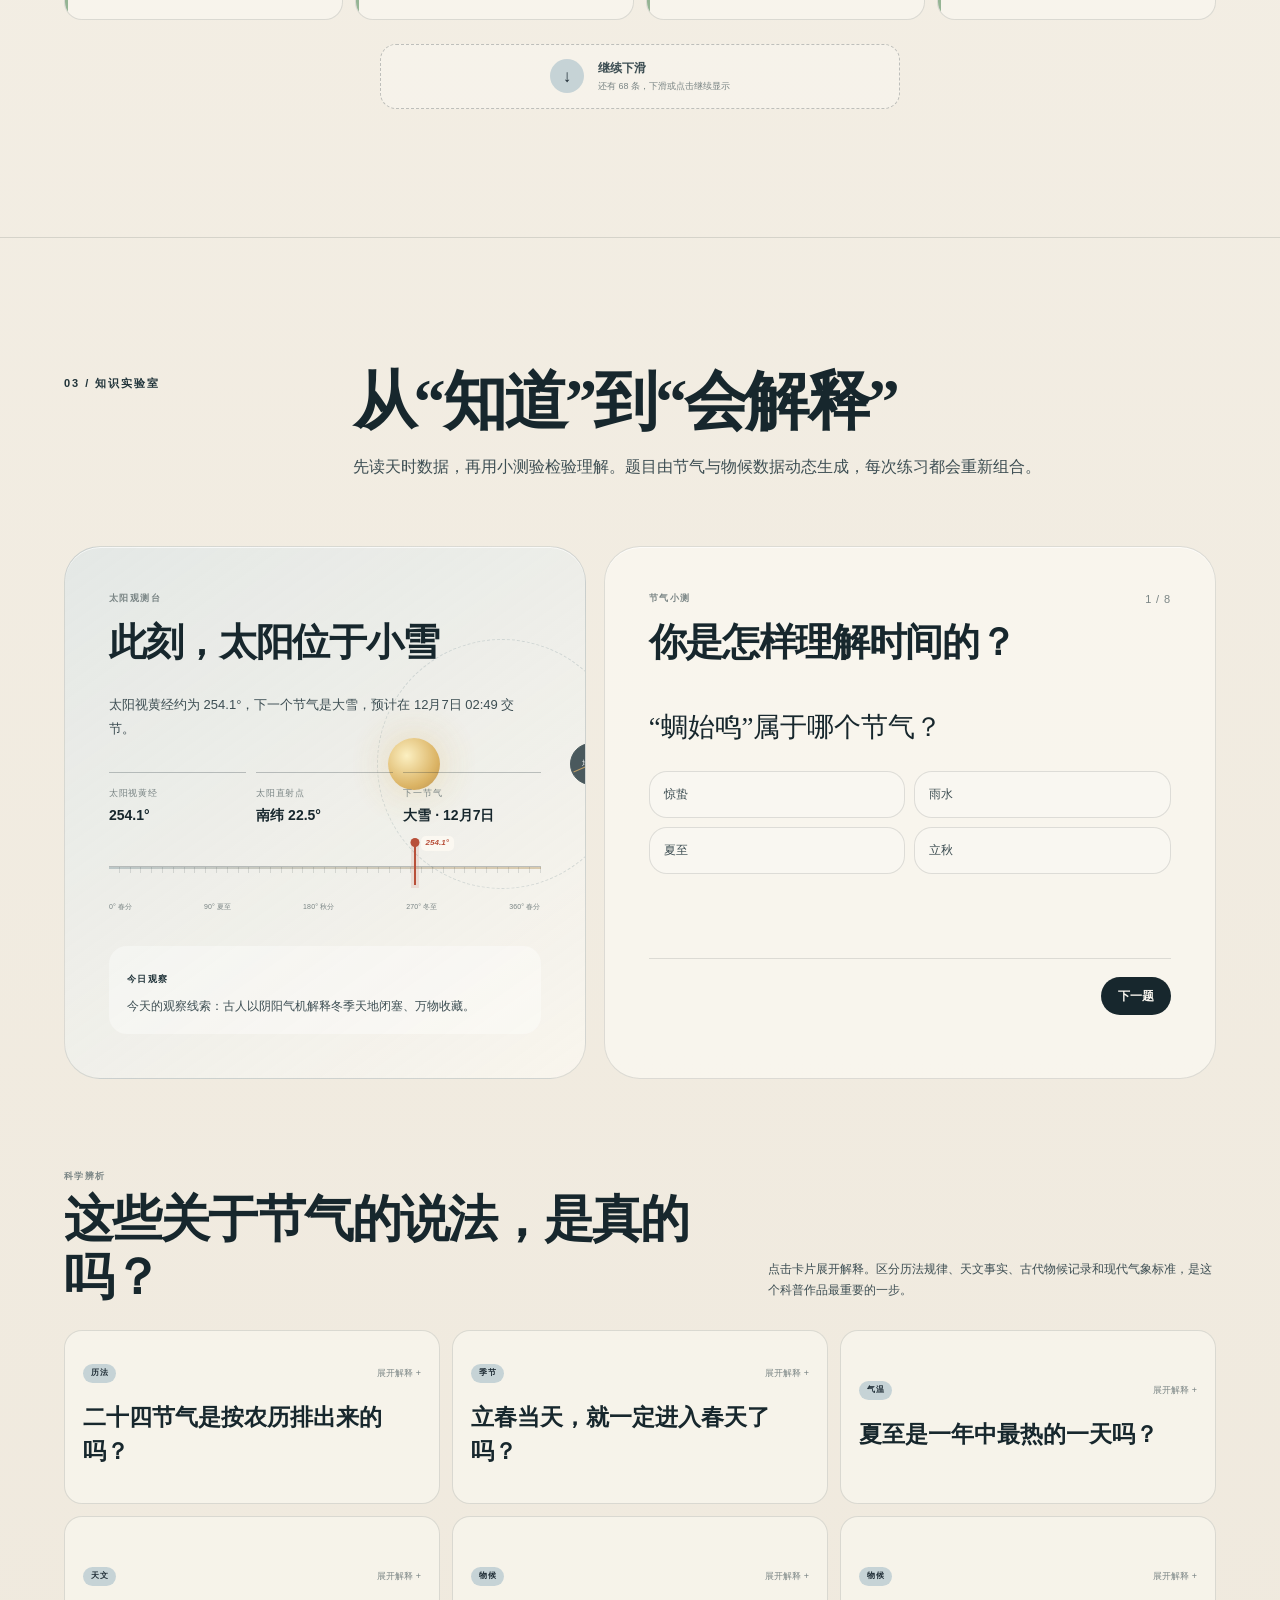
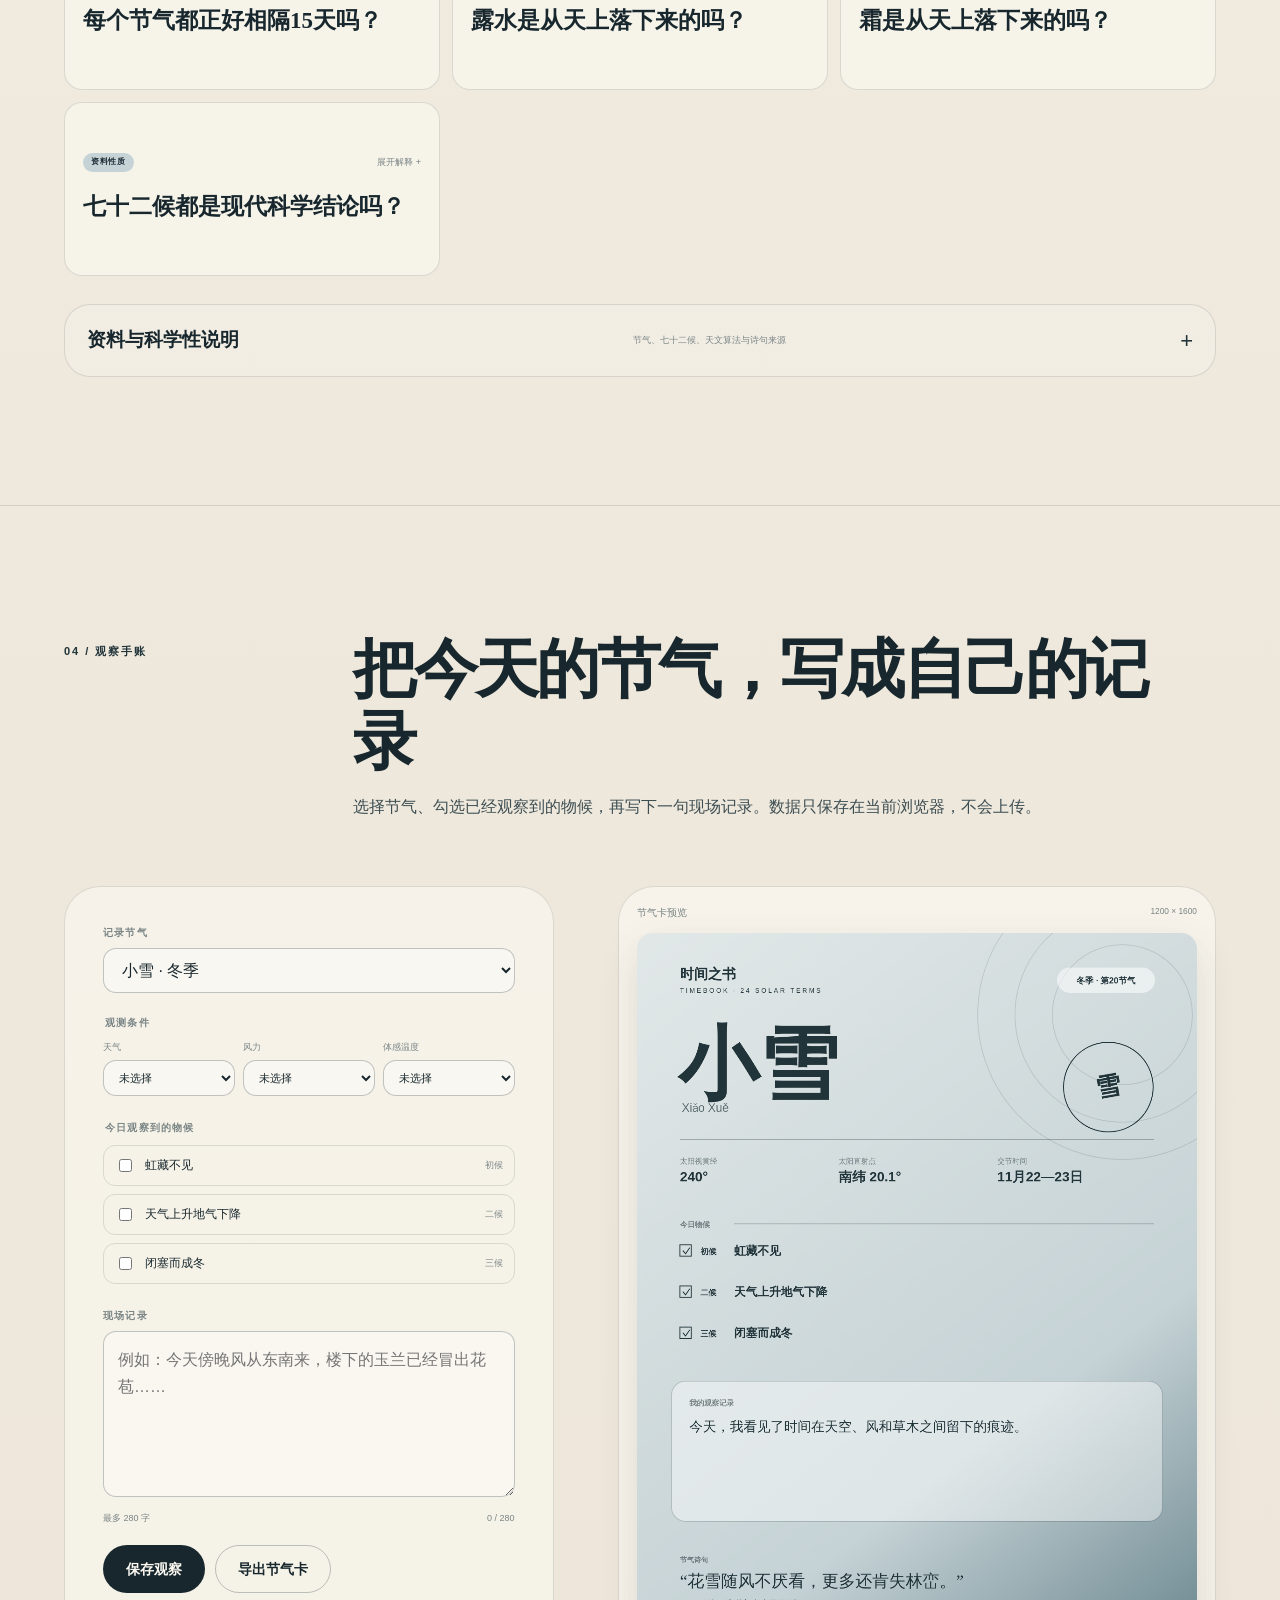
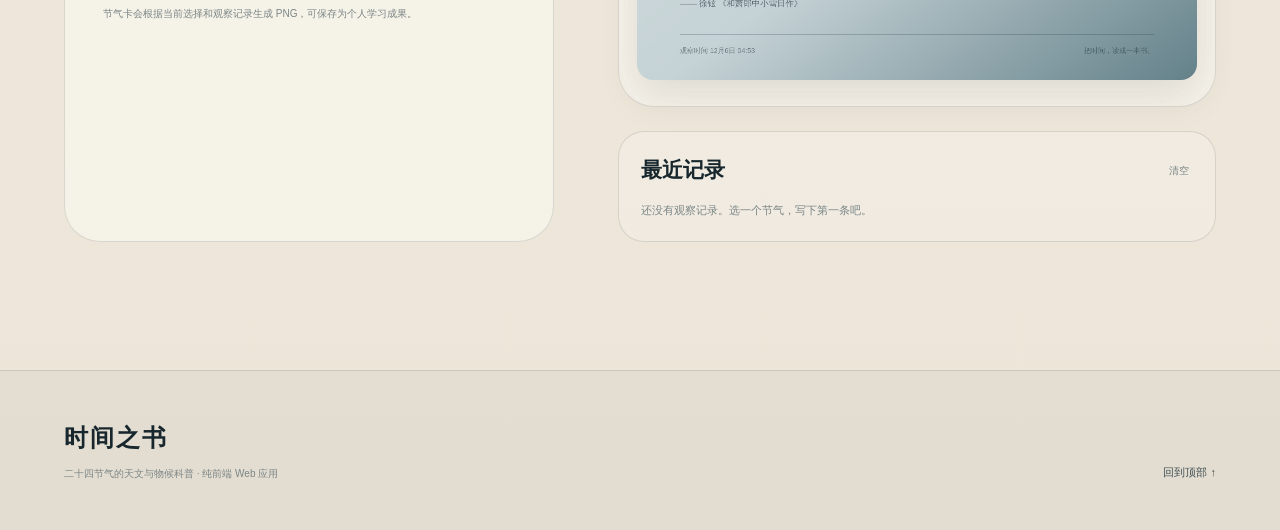
==== commit c1696167: "Remove footer disclaimers" ====
--- a/index.html
+++ b/index.html
@@ -335,10 +335,6 @@
       <strong>时间之书</strong>
       <p>二十四节气的天文与物候科普 · 纯前端 Web 应用</p>
     </div>
-    <div class="footer-meta">
-      <p>节气交节时刻以中国科学院紫金山天文台等正式历算发布为准。</p>
-      <p>传统文化内容按公开通行资料整理；页面不依赖外部 AI 接口，可离线运行。</p>
-    </div>
     <a href="#top">回到顶部 ↑</a>
   </footer>
 
--- a/css/styles.css
+++ b/css/styles.css
@@ -1,902 +1,902 @@
-:root {
-  --paper: #f3eee4;
-  --paper-light: #fbf8f1;
-  --paper-deep: #e7dfd1;
-  --ink: #17272d;
-  --ink-soft: #3d4e53;
-  --muted: #7a8585;
-  --line: rgba(23, 39, 45, .13);
-  --line-strong: rgba(23, 39, 45, .25);
-  --accent: #6f8f59;
-  --accent-deep: #34533e;
-  --season-soft: #dfe9d8;
-  --season-ink: #1d3529;
-  --gold: #b08a49;
-  --cinnabar: #b84f39;
-  --sans: -apple-system, BlinkMacSystemFont, "Segoe UI", "PingFang SC", "Microsoft YaHei", sans-serif;
-  --serif: "Songti SC", "STSong", "Noto Serif CJK SC", "SimSun", serif;
-  --shadow-soft: 0 24px 80px rgba(27, 39, 39, .12);
-  --shadow-card: 0 12px 36px rgba(27, 39, 39, .08);
-  --radius-xl: 36px;
-  --radius-lg: 26px;
-  --radius-md: 18px;
-  --page-pad: clamp(20px, 5vw, 76px);
-}
-* { box-sizing: border-box; }
-html { scroll-behavior: smooth; }
-body {
-  margin: 0;
-  min-width: 320px;
-  background:
-    radial-gradient(circle at 90% 4%, color-mix(in srgb, var(--season-soft) 70%, white) 0, transparent 31rem),
-    radial-gradient(circle at 0% 37%, rgba(176, 138, 73, .09), transparent 28rem),
-    linear-gradient(180deg, var(--paper-light), var(--paper) 42%, #ece5d8);
-  color: var(--ink);
-  font-family: var(--sans);
-  line-height: 1.6;
-  -webkit-font-smoothing: antialiased;
-  text-rendering: optimizeLegibility;
-  transition: background .6s ease;
-}
-body::before {
-  content: "";
-  position: fixed;
-  inset: 0;
-  z-index: -2;
-  pointer-events: none;
-  background: linear-gradient(120deg, color-mix(in srgb, var(--season-soft) 22%, transparent), transparent 46%);
-  transition: background .6s ease;
-}
-button, input, select, textarea { font: inherit; }
-button, a { -webkit-tap-highlight-color: transparent; }
-a { color: inherit; }
-img, svg { display: block; max-width: 100%; }
-::selection { background: color-mix(in srgb, var(--accent) 32%, transparent); }
-:focus-visible { outline: 3px solid color-mix(in srgb, var(--accent) 70%, white); outline-offset: 3px; }
-.skip-link {
-  position: fixed;
-  z-index: 1000;
-  top: 12px;
-  left: 12px;
-  padding: 10px 16px;
-  border-radius: 999px;
-  background: var(--ink);
-  color: var(--paper-light);
-  transform: translateY(-150%);
-  transition: transform .2s ease;
-}
-.skip-link:focus { transform: translateY(0); }
-.page-grain {
-  position: fixed;
-  inset: 0;
-  z-index: 999;
-  opacity: .12;
-  pointer-events: none;
-  background-image: url("data:image/svg+xml,%3Csvg viewBox='0 0 160 160' xmlns='http://www.w3.org/2000/svg'%3E%3Cfilter id='n'%3E%3CfeTurbulence type='fractalNoise' baseFrequency='.92' numOctaves='2' stitchTiles='stitch'/%3E%3C/filter%3E%3Crect width='100%25' height='100%25' filter='url(%23n)' opacity='.11'/%3E%3C/svg%3E");
-  mix-blend-mode: multiply;
-}
-.site-header {
-  position: sticky;
-  top: 0;
-  z-index: 50;
-  display: flex;
-  align-items: center;
-  justify-content: space-between;
-  gap: 28px;
-  padding: 13px var(--page-pad);
-  border-bottom: 1px solid rgba(23, 39, 45, .07);
-  background: color-mix(in srgb, var(--paper-light) 76%, transparent);
-  backdrop-filter: saturate(170%) blur(24px);
-  -webkit-backdrop-filter: saturate(170%) blur(24px);
-}
-.brand { display: inline-flex; align-items: center; gap: 12px; text-decoration: none; }
-.brand-mark { display: grid; place-items: center; width: 40px; height: 40px; border-radius: 50%; background: var(--ink); color: var(--paper-light); box-shadow: inset 0 0 0 1px rgba(255,255,255,.12); }
-.brand-mark svg { width: 29px; height: 29px; fill: none; stroke: currentColor; stroke-width: 1.2; }
-.brand-mark circle:last-child { fill: currentColor; stroke: none; }
-.brand-copy { display: grid; gap: 1px; }
-.brand-copy strong { font-family: var(--serif); font-size: 18px; letter-spacing: .08em; }
-.brand-copy small { color: var(--muted); font-size: 8px; letter-spacing: .24em; }
-.site-nav { display: flex; align-items: center; gap: clamp(16px, 2.3vw, 34px); }
-.site-nav a { color: var(--ink-soft); font-size: 13px; text-decoration: none; transition: color .2s ease; }
-.site-nav a:hover { color: var(--ink); }
-.site-nav .nav-pill { padding: 9px 17px; border-radius: 999px; background: var(--ink); color: var(--paper-light); }
-.site-nav .nav-pill:hover { background: var(--accent-deep); color: white; }
-main { overflow: hidden; }
-.hero {
-  position: relative;
-  display: grid;
-  grid-template-columns: minmax(0, 1.05fr) minmax(420px, .95fr);
-  align-items: center;
-  gap: clamp(30px, 6vw, 96px);
-  min-height: calc(100vh - 67px);
-  padding: clamp(58px, 8vw, 116px) var(--page-pad) clamp(76px, 9vw, 124px);
-}
-.hero::after {
-  content: "TIME";
-  position: absolute;
-  right: -2vw;
-  bottom: 5vh;
-  color: rgba(23, 39, 45, .025);
-  font-family: var(--serif);
-  font-size: clamp(150px, 27vw, 420px);
-  font-weight: 700;
-  letter-spacing: -.09em;
-  line-height: .8;
-  pointer-events: none;
-}
-.eyebrow { display: flex; align-items: center; gap: 8px; margin: 0 0 24px; color: var(--muted); font-size: 12px; font-weight: 650; letter-spacing: .13em; text-transform: uppercase; }
-.pulse-dot { width: 7px; height: 7px; border-radius: 50%; background: var(--accent); box-shadow: 0 0 0 0 color-mix(in srgb, var(--accent) 48%, transparent); animation: pulse 2.4s infinite; }
-@keyframes pulse { 50% { box-shadow: 0 0 0 9px transparent; } }
-.hero h1 { max-width: 720px; margin: 0; font-family: var(--serif); font-size: clamp(58px, 8vw, 116px); font-weight: 600; letter-spacing: -.065em; line-height: .98; }
-.hero h1 em { color: var(--accent-deep); font-style: normal; }
-.hero-lead { max-width: 580px; margin: 28px 0 0; color: var(--ink-soft); font-size: clamp(16px, 1.5vw, 20px); line-height: 1.78; }
-.live-term { max-width: 610px; margin-top: 34px; padding: 20px 22px 18px; border: 1px solid color-mix(in srgb, var(--accent) 25%, transparent); border-radius: var(--radius-lg); background: color-mix(in srgb, var(--paper-light) 66%, transparent); box-shadow: inset 0 1px 0 rgba(255,255,255,.62); backdrop-filter: blur(16px); }
-.live-term-top { display: flex; align-items: center; justify-content: space-between; gap: 20px; }
-.live-kicker { color: var(--muted); font-size: 11px; font-weight: 700; letter-spacing: .16em; }
-.live-season { padding: 4px 10px; border-radius: 999px; background: var(--season-soft); color: var(--season-ink); font-size: 11px; font-weight: 700; }
-.live-term-main { display: flex; align-items: baseline; gap: 12px; margin-top: 5px; }
-.live-term-main strong { font-family: var(--serif); font-size: clamp(34px, 4vw, 50px); line-height: 1.15; }
-.live-term-main span { color: var(--muted); font-size: 12px; letter-spacing: .1em; }
-.live-term p { margin: 2px 0 16px; color: var(--ink-soft); font-size: 14px; }
-.live-metrics { display: grid; grid-template-columns: 1fr 1fr; gap: 12px; }
-.live-metrics div { padding-top: 11px; border-top: 1px solid var(--line); }
-.live-metrics span { display: block; color: var(--muted); font-size: 10px; letter-spacing: .08em; }
-.live-metrics b { display: block; margin-top: 2px; font-size: 15px; font-weight: 650; }
-.hero-actions { display: flex; flex-wrap: wrap; gap: 12px; margin-top: 28px; }
-.button { display: inline-flex; align-items: center; justify-content: center; min-height: 48px; padding: 12px 22px; border: 1px solid transparent; border-radius: 999px; cursor: pointer; text-decoration: none; font-size: 14px; font-weight: 650; transition: transform .2s ease, background .2s ease, color .2s ease, border-color .2s ease; }
-.button:hover { transform: translateY(-2px); }
-.button-primary { background: var(--ink); color: var(--paper-light); }
-.button-primary:hover { background: var(--accent-deep); color: white; }
-.button-ghost { border-color: var(--line-strong); background: transparent; color: var(--ink); }
-.button-ghost:hover { border-color: var(--ink); background: rgba(255,255,255,.35); }
-.button-small { min-height: 38px; padding: 8px 16px; font-size: 12px; }
-.hero-visual { position: relative; display: grid; justify-items: center; align-self: center; min-height: 560px; }
-.orbit-halo { position: absolute; border-radius: 50%; filter: blur(1px); }
-.orbit-halo-a { width: 72%; aspect-ratio: 1; background: radial-gradient(circle, color-mix(in srgb, var(--season-soft) 78%, transparent), transparent 68%); }
-.orbit-halo-b { width: 104%; aspect-ratio: 1; border: 1px solid color-mix(in srgb, var(--accent) 16%, transparent); }
-.hero-orbit {
-  position: relative;
-  width: min(100%, 520px);
-  aspect-ratio: 1;
-  border-radius: 50%;
-  background: radial-gradient(circle at 50% 50%, rgba(255,255,255,.6) 0 29%, transparent 30%), repeating-conic-gradient(from -7.5deg, color-mix(in srgb, var(--accent) 18%, transparent) 0 1deg, transparent 1deg 15deg);
-  box-shadow: inset 0 0 0 1px color-mix(in srgb, var(--accent) 25%, transparent), 0 40px 100px rgba(28, 44, 44, .14);
-  animation: float 9s ease-in-out infinite;
-}
-.hero-orbit::before, .hero-orbit::after { content: ""; position: absolute; border-radius: 50%; }
-.hero-orbit::before { inset: 7%; border: 1px dashed color-mix(in srgb, var(--accent) 38%, transparent); }
-.hero-orbit::after { inset: 20%; border: 1px solid color-mix(in srgb, var(--accent) 20%, transparent); }
-@keyframes float { 50% { transform: translateY(-10px); } }
-.orbit-center { position: absolute; inset: 30%; display: flex; flex-direction: column; align-items: center; justify-content: center; border-radius: 50%; background: color-mix(in srgb, var(--paper-light) 82%, transparent); box-shadow: 0 18px 50px rgba(31, 45, 45, .1), inset 0 0 0 1px rgba(255,255,255,.8); text-align: center; backdrop-filter: blur(18px); }
-.orbit-season { color: var(--accent-deep); font-family: var(--serif); font-size: 14px; letter-spacing: .24em; }
-.orbit-center strong { margin: 4px 0 2px; font-family: var(--serif); font-size: clamp(44px, 6vw, 74px); font-weight: 600; line-height: 1.05; }
-.orbit-center small { color: var(--muted); font-size: 10px; letter-spacing: .12em; }
-.orbit-node { position: absolute; left: 50%; top: 50%; width: 42px; height: 42px; margin: -21px 0 0 -21px; display: grid; place-items: center; border: 1px solid color-mix(in srgb, var(--accent) 22%, transparent); border-radius: 50%; background: color-mix(in srgb, var(--paper-light) 74%, transparent); color: var(--ink-soft); font-family: var(--serif); font-size: 11px; transform: translate(var(--x), var(--y)); transition: background .35s ease, color .35s ease, border-color .35s ease, box-shadow .35s ease; }
-.orbit-node.is-current { background: var(--accent-deep); border-color: var(--accent-deep); color: white; box-shadow: 0 0 0 7px color-mix(in srgb, var(--accent) 14%, transparent); }
-.orbit-caption { position: absolute; right: 0; bottom: 12px; display: grid; gap: 3px; padding: 10px 12px; border-left: 1px solid var(--line-strong); color: var(--muted); font-size: 9px; letter-spacing: .08em; }
+:root {
+  --paper: #f3eee4;
+  --paper-light: #fbf8f1;
+  --paper-deep: #e7dfd1;
+  --ink: #17272d;
+  --ink-soft: #3d4e53;
+  --muted: #7a8585;
+  --line: rgba(23, 39, 45, .13);
+  --line-strong: rgba(23, 39, 45, .25);
+  --accent: #6f8f59;
+  --accent-deep: #34533e;
+  --season-soft: #dfe9d8;
+  --season-ink: #1d3529;
+  --gold: #b08a49;
+  --cinnabar: #b84f39;
+  --sans: -apple-system, BlinkMacSystemFont, "Segoe UI", "PingFang SC", "Microsoft YaHei", sans-serif;
+  --serif: "Songti SC", "STSong", "Noto Serif CJK SC", "SimSun", serif;
+  --shadow-soft: 0 24px 80px rgba(27, 39, 39, .12);
+  --shadow-card: 0 12px 36px rgba(27, 39, 39, .08);
+  --radius-xl: 36px;
+  --radius-lg: 26px;
+  --radius-md: 18px;
+  --page-pad: clamp(20px, 5vw, 76px);
+}
+* { box-sizing: border-box; }
+html { scroll-behavior: smooth; }
+body {
+  margin: 0;
+  min-width: 320px;
+  background:
+    radial-gradient(circle at 90% 4%, color-mix(in srgb, var(--season-soft) 70%, white) 0, transparent 31rem),
+    radial-gradient(circle at 0% 37%, rgba(176, 138, 73, .09), transparent 28rem),
+    linear-gradient(180deg, var(--paper-light), var(--paper) 42%, #ece5d8);
+  color: var(--ink);
+  font-family: var(--sans);
+  line-height: 1.6;
+  -webkit-font-smoothing: antialiased;
+  text-rendering: optimizeLegibility;
+  transition: background .6s ease;
+}
+body::before {
+  content: "";
+  position: fixed;
+  inset: 0;
+  z-index: -2;
+  pointer-events: none;
+  background: linear-gradient(120deg, color-mix(in srgb, var(--season-soft) 22%, transparent), transparent 46%);
+  transition: background .6s ease;
+}
+button, input, select, textarea { font: inherit; }
+button, a { -webkit-tap-highlight-color: transparent; }
+a { color: inherit; }
+img, svg { display: block; max-width: 100%; }
+::selection { background: color-mix(in srgb, var(--accent) 32%, transparent); }
+:focus-visible { outline: 3px solid color-mix(in srgb, var(--accent) 70%, white); outline-offset: 3px; }
+.skip-link {
+  position: fixed;
+  z-index: 1000;
+  top: 12px;
+  left: 12px;
+  padding: 10px 16px;
+  border-radius: 999px;
+  background: var(--ink);
+  color: var(--paper-light);
+  transform: translateY(-150%);
+  transition: transform .2s ease;
+}
+.skip-link:focus { transform: translateY(0); }
+.page-grain {
+  position: fixed;
+  inset: 0;
+  z-index: 999;
+  opacity: .12;
+  pointer-events: none;
+  background-image: url("data:image/svg+xml,%3Csvg viewBox='0 0 160 160' xmlns='http://www.w3.org/2000/svg'%3E%3Cfilter id='n'%3E%3CfeTurbulence type='fractalNoise' baseFrequency='.92' numOctaves='2' stitchTiles='stitch'/%3E%3C/filter%3E%3Crect width='100%25' height='100%25' filter='url(%23n)' opacity='.11'/%3E%3C/svg%3E");
+  mix-blend-mode: multiply;
+}
+.site-header {
+  position: sticky;
+  top: 0;
+  z-index: 50;
+  display: flex;
+  align-items: center;
+  justify-content: space-between;
+  gap: 28px;
+  padding: 13px var(--page-pad);
+  border-bottom: 1px solid rgba(23, 39, 45, .07);
+  background: color-mix(in srgb, var(--paper-light) 76%, transparent);
+  backdrop-filter: saturate(170%) blur(24px);
+  -webkit-backdrop-filter: saturate(170%) blur(24px);
+}
+.brand { display: inline-flex; align-items: center; gap: 12px; text-decoration: none; }
+.brand-mark { display: grid; place-items: center; width: 40px; height: 40px; border-radius: 50%; background: var(--ink); color: var(--paper-light); box-shadow: inset 0 0 0 1px rgba(255,255,255,.12); }
+.brand-mark svg { width: 29px; height: 29px; fill: none; stroke: currentColor; stroke-width: 1.2; }
+.brand-mark circle:last-child { fill: currentColor; stroke: none; }
+.brand-copy { display: grid; gap: 1px; }
+.brand-copy strong { font-family: var(--serif); font-size: 18px; letter-spacing: .08em; }
+.brand-copy small { color: var(--muted); font-size: 8px; letter-spacing: .24em; }
+.site-nav { display: flex; align-items: center; gap: clamp(16px, 2.3vw, 34px); }
+.site-nav a { color: var(--ink-soft); font-size: 13px; text-decoration: none; transition: color .2s ease; }
+.site-nav a:hover { color: var(--ink); }
+.site-nav .nav-pill { padding: 9px 17px; border-radius: 999px; background: var(--ink); color: var(--paper-light); }
+.site-nav .nav-pill:hover { background: var(--accent-deep); color: white; }
+main { overflow: hidden; }
+.hero {
+  position: relative;
+  display: grid;
+  grid-template-columns: minmax(0, 1.05fr) minmax(420px, .95fr);
+  align-items: center;
+  gap: clamp(30px, 6vw, 96px);
+  min-height: calc(100vh - 67px);
+  padding: clamp(58px, 8vw, 116px) var(--page-pad) clamp(76px, 9vw, 124px);
+}
+.hero::after {
+  content: "TIME";
+  position: absolute;
+  right: -2vw;
+  bottom: 5vh;
+  color: rgba(23, 39, 45, .025);
+  font-family: var(--serif);
+  font-size: clamp(150px, 27vw, 420px);
+  font-weight: 700;
+  letter-spacing: -.09em;
+  line-height: .8;
+  pointer-events: none;
+}
+.eyebrow { display: flex; align-items: center; gap: 8px; margin: 0 0 24px; color: var(--muted); font-size: 12px; font-weight: 650; letter-spacing: .13em; text-transform: uppercase; }
+.pulse-dot { width: 7px; height: 7px; border-radius: 50%; background: var(--accent); box-shadow: 0 0 0 0 color-mix(in srgb, var(--accent) 48%, transparent); animation: pulse 2.4s infinite; }
+@keyframes pulse { 50% { box-shadow: 0 0 0 9px transparent; } }
+.hero h1 { max-width: 720px; margin: 0; font-family: var(--serif); font-size: clamp(58px, 8vw, 116px); font-weight: 600; letter-spacing: -.065em; line-height: .98; }
+.hero h1 em { color: var(--accent-deep); font-style: normal; }
+.hero-lead { max-width: 580px; margin: 28px 0 0; color: var(--ink-soft); font-size: clamp(16px, 1.5vw, 20px); line-height: 1.78; }
+.live-term { max-width: 610px; margin-top: 34px; padding: 20px 22px 18px; border: 1px solid color-mix(in srgb, var(--accent) 25%, transparent); border-radius: var(--radius-lg); background: color-mix(in srgb, var(--paper-light) 66%, transparent); box-shadow: inset 0 1px 0 rgba(255,255,255,.62); backdrop-filter: blur(16px); }
+.live-term-top { display: flex; align-items: center; justify-content: space-between; gap: 20px; }
+.live-kicker { color: var(--muted); font-size: 11px; font-weight: 700; letter-spacing: .16em; }
+.live-season { padding: 4px 10px; border-radius: 999px; background: var(--season-soft); color: var(--season-ink); font-size: 11px; font-weight: 700; }
+.live-term-main { display: flex; align-items: baseline; gap: 12px; margin-top: 5px; }
+.live-term-main strong { font-family: var(--serif); font-size: clamp(34px, 4vw, 50px); line-height: 1.15; }
+.live-term-main span { color: var(--muted); font-size: 12px; letter-spacing: .1em; }
+.live-term p { margin: 2px 0 16px; color: var(--ink-soft); font-size: 14px; }
+.live-metrics { display: grid; grid-template-columns: 1fr 1fr; gap: 12px; }
+.live-metrics div { padding-top: 11px; border-top: 1px solid var(--line); }
+.live-metrics span { display: block; color: var(--muted); font-size: 10px; letter-spacing: .08em; }
+.live-metrics b { display: block; margin-top: 2px; font-size: 15px; font-weight: 650; }
+.hero-actions { display: flex; flex-wrap: wrap; gap: 12px; margin-top: 28px; }
+.button { display: inline-flex; align-items: center; justify-content: center; min-height: 48px; padding: 12px 22px; border: 1px solid transparent; border-radius: 999px; cursor: pointer; text-decoration: none; font-size: 14px; font-weight: 650; transition: transform .2s ease, background .2s ease, color .2s ease, border-color .2s ease; }
+.button:hover { transform: translateY(-2px); }
+.button-primary { background: var(--ink); color: var(--paper-light); }
+.button-primary:hover { background: var(--accent-deep); color: white; }
+.button-ghost { border-color: var(--line-strong); background: transparent; color: var(--ink); }
+.button-ghost:hover { border-color: var(--ink); background: rgba(255,255,255,.35); }
+.button-small { min-height: 38px; padding: 8px 16px; font-size: 12px; }
+.hero-visual { position: relative; display: grid; justify-items: center; align-self: center; min-height: 560px; }
+.orbit-halo { position: absolute; border-radius: 50%; filter: blur(1px); }
+.orbit-halo-a { width: 72%; aspect-ratio: 1; background: radial-gradient(circle, color-mix(in srgb, var(--season-soft) 78%, transparent), transparent 68%); }
+.orbit-halo-b { width: 104%; aspect-ratio: 1; border: 1px solid color-mix(in srgb, var(--accent) 16%, transparent); }
+.hero-orbit {
+  position: relative;
+  width: min(100%, 520px);
+  aspect-ratio: 1;
+  border-radius: 50%;
+  background: radial-gradient(circle at 50% 50%, rgba(255,255,255,.6) 0 29%, transparent 30%), repeating-conic-gradient(from -7.5deg, color-mix(in srgb, var(--accent) 18%, transparent) 0 1deg, transparent 1deg 15deg);
+  box-shadow: inset 0 0 0 1px color-mix(in srgb, var(--accent) 25%, transparent), 0 40px 100px rgba(28, 44, 44, .14);
+  animation: float 9s ease-in-out infinite;
+}
+.hero-orbit::before, .hero-orbit::after { content: ""; position: absolute; border-radius: 50%; }
+.hero-orbit::before { inset: 7%; border: 1px dashed color-mix(in srgb, var(--accent) 38%, transparent); }
+.hero-orbit::after { inset: 20%; border: 1px solid color-mix(in srgb, var(--accent) 20%, transparent); }
+@keyframes float { 50% { transform: translateY(-10px); } }
+.orbit-center { position: absolute; inset: 30%; display: flex; flex-direction: column; align-items: center; justify-content: center; border-radius: 50%; background: color-mix(in srgb, var(--paper-light) 82%, transparent); box-shadow: 0 18px 50px rgba(31, 45, 45, .1), inset 0 0 0 1px rgba(255,255,255,.8); text-align: center; backdrop-filter: blur(18px); }
+.orbit-season { color: var(--accent-deep); font-family: var(--serif); font-size: 14px; letter-spacing: .24em; }
+.orbit-center strong { margin: 4px 0 2px; font-family: var(--serif); font-size: clamp(44px, 6vw, 74px); font-weight: 600; line-height: 1.05; }
+.orbit-center small { color: var(--muted); font-size: 10px; letter-spacing: .12em; }
+.orbit-node { position: absolute; left: 50%; top: 50%; width: 42px; height: 42px; margin: -21px 0 0 -21px; display: grid; place-items: center; border: 1px solid color-mix(in srgb, var(--accent) 22%, transparent); border-radius: 50%; background: color-mix(in srgb, var(--paper-light) 74%, transparent); color: var(--ink-soft); font-family: var(--serif); font-size: 11px; transform: translate(var(--x), var(--y)); transition: background .35s ease, color .35s ease, border-color .35s ease, box-shadow .35s ease; }
+.orbit-node.is-current { background: var(--accent-deep); border-color: var(--accent-deep); color: white; box-shadow: 0 0 0 7px color-mix(in srgb, var(--accent) 14%, transparent); }
+.orbit-caption { position: absolute; right: 0; bottom: 12px; display: grid; gap: 3px; padding: 10px 12px; border-left: 1px solid var(--line-strong); color: var(--muted); font-size: 9px; letter-spacing: .08em; }
 .orbit-caption strong { color: var(--ink); font-size: 11px; font-weight: 650; }
-.section { padding: clamp(82px, 10vw, 150px) var(--page-pad); }
-.section-heading { display: grid; grid-template-columns: minmax(130px, .26fr) minmax(0, 1fr); gap: clamp(24px, 5vw, 86px); align-items: start; max-width: 1320px; margin: 0 auto clamp(38px, 5vw, 66px); }
-.section-number { margin: 9px 0 0; color: var(--accent-deep); font-size: 11px; font-weight: 750; letter-spacing: .18em; }
-.section-heading h2 { max-width: 820px; margin: 0; font-family: var(--serif); font-size: clamp(34px, 5vw, 66px); font-weight: 600; letter-spacing: -.045em; line-height: 1.12; }
-.section-heading p:not(.section-number) { max-width: 760px; margin: 16px 0 0; color: var(--ink-soft); font-size: clamp(14px, 1.25vw, 17px); line-height: 1.8; }
-.wheel-section { border-top: 1px solid var(--line); }
-.wheel-layout { display: grid; grid-template-columns: minmax(440px, .92fr) minmax(0, 1.08fr); align-items: center; gap: clamp(36px, 7vw, 100px); max-width: 1320px; margin: 0 auto; }
-.solar-wheel-wrap { min-width: 0; }
-.solar-wheel { position: relative; width: min(100%, 640px); aspect-ratio: 1; margin: 0 auto; border-radius: 50%; background: radial-gradient(circle, color-mix(in srgb, var(--season-soft) 46%, transparent) 0 31%, transparent 31.5%), radial-gradient(circle, transparent 0 64%, color-mix(in srgb, var(--accent) 7%, transparent) 64.5% 100%); }
-.wheel-ring { position: absolute; border-radius: 50%; pointer-events: none; }
-.wheel-ring-outer { inset: 4%; border: 1px solid color-mix(in srgb, var(--accent) 26%, transparent); }
-.wheel-ring-inner { inset: 25%; border: 1px dashed color-mix(in srgb, var(--accent) 24%, transparent); }
-.wheel-seasons { position: absolute; inset: 0; pointer-events: none; }
-.wheel-season { position: absolute; display: grid; place-items: center; width: 42px; height: 42px; border-radius: 50%; background: color-mix(in srgb, var(--paper-light) 72%, transparent); color: var(--accent-deep); font-family: var(--serif); font-size: 14px; }
-.wheel-season.spring { left: calc(50% - 21px); top: 12.5%; }
-.wheel-season.summer { right: 12.5%; top: calc(50% - 21px); }
-.wheel-season.autumn { left: calc(50% - 21px); bottom: 12.5%; }
-.wheel-season.winter { left: 12.5%; top: calc(50% - 21px); }
-.wheel-center { position: absolute; inset: 34%; display: flex; flex-direction: column; align-items: center; justify-content: center; border: 1px solid rgba(255,255,255,.8); border-radius: 50%; background: color-mix(in srgb, var(--paper-light) 82%, transparent); box-shadow: var(--shadow-card), inset 0 0 0 1px color-mix(in srgb, var(--accent) 12%, transparent); text-align: center; backdrop-filter: blur(18px); }
-.wheel-center-season { color: var(--accent-deep); font-family: var(--serif); font-size: 13px; letter-spacing: .22em; }
-.wheel-center strong { margin: 4px 0 0; font-family: var(--serif); font-size: clamp(34px, 4.2vw, 56px); font-weight: 600; line-height: 1.05; }
-.wheel-center small { margin-top: 3px; color: var(--muted); font-size: 9px; letter-spacing: .1em; }
-.wheel-terms { position: absolute; inset: 0; }
-.wheel-term { position: absolute; left: 50%; top: 50%; width: clamp(38px, 5vw, 52px); height: clamp(38px, 5vw, 52px); margin: calc(clamp(38px, 5vw, 52px) / -2) 0 0 calc(clamp(38px, 5vw, 52px) / -2); display: grid; place-items: center; border: 1px solid color-mix(in srgb, var(--accent) 20%, transparent); border-radius: 50%; background: color-mix(in srgb, var(--paper-light) 88%, transparent); color: var(--ink-soft); cursor: pointer; font-family: var(--serif); font-size: clamp(10px, 1vw, 13px); transform: translate(var(--x), var(--y)); transition: transform .25s ease, background .25s ease, color .25s ease, box-shadow .25s ease; }
-.wheel-term:hover { z-index: 2; background: var(--season-soft); color: var(--season-ink); transform: translate(var(--x), var(--y)) scale(1.12); }
-.wheel-term.is-active { z-index: 3; border-color: var(--accent-deep); background: var(--accent-deep); color: white; box-shadow: 0 0 0 7px color-mix(in srgb, var(--accent) 14%, transparent); }
-.wheel-term.is-current::after { content: ""; position: absolute; right: 2px; bottom: 2px; width: 7px; height: 7px; border: 2px solid var(--paper-light); border-radius: 50%; background: var(--gold); }
-.wheel-pointer { position: absolute; left: calc(50% - 5px); top: 1.5%; width: 10px; height: 18px; clip-path: polygon(50% 100%, 0 0, 100% 0); background: var(--cinnabar); }
-.wheel-note { max-width: 500px; margin: 16px auto 0; color: var(--muted); font-size: 11px; line-height: 1.7; text-align: center; }
-.term-panel { position: relative; overflow: hidden; min-height: 560px; padding: clamp(28px, 4vw, 48px); border: 1px solid color-mix(in srgb, var(--accent) 20%, transparent); border-radius: var(--radius-xl); background: radial-gradient(circle at 100% 0, color-mix(in srgb, var(--season-soft) 72%, transparent), transparent 40%), color-mix(in srgb, var(--paper-light) 72%, transparent); box-shadow: var(--shadow-soft), inset 0 1px 0 rgba(255,255,255,.78); backdrop-filter: blur(18px); }
-.term-watermark { position: absolute; top: 12px; right: 22px; color: color-mix(in srgb, var(--accent) 10%, transparent); font-family: var(--serif); font-size: clamp(140px, 19vw, 250px); line-height: 1; pointer-events: none; }
-.term-head { position: relative; display: flex; align-items: flex-start; justify-content: space-between; gap: 20px; }
-.term-label { color: var(--muted); font-size: 10px; font-weight: 750; letter-spacing: .16em; }
-.term-title-row { display: flex; align-items: baseline; gap: 12px; margin-top: 4px; }
-.term-title-row h3 { margin: 0; font-family: var(--serif); font-size: clamp(48px, 6.4vw, 82px); font-weight: 600; letter-spacing: -.06em; line-height: 1.05; }
-.term-title-row span { color: var(--muted); font-size: 11px; letter-spacing: .1em; }
-.term-tags { display: flex; flex-wrap: wrap; gap: 7px; margin-top: 8px; }
-.term-tag { padding: 4px 9px; border: 1px solid var(--line); border-radius: 999px; color: var(--ink-soft); font-size: 10px; }
-.term-season-badge { flex: 0 0 auto; display: grid; place-items: center; width: 54px; height: 54px; border: 1px solid var(--line); border-radius: 50%; background: rgba(255,255,255,.32); font-family: var(--serif); font-size: 20px; }
-.term-summary { position: relative; max-width: 760px; margin: 30px 0 0; color: var(--ink-soft); font-size: clamp(15px, 1.35vw, 18px); line-height: 1.9; }
-.term-metrics { position: relative; display: grid; grid-template-columns: repeat(3, 1fr); gap: 12px; margin-top: 26px; }
-.term-metric { padding: 14px; border: 1px solid var(--line); border-radius: var(--radius-md); background: rgba(255,255,255,.24); }
-.term-metric span { color: var(--muted); font-size: 9px; letter-spacing: .08em; }
-.term-metric b { display: block; margin-top: 4px; font-size: 14px; font-weight: 650; }
-.term-pentads { position: relative; display: grid; grid-template-columns: repeat(3, 1fr); gap: 10px; margin-top: 20px; }
-.term-pentad { padding: 15px; border-top: 1px solid var(--line-strong); }
-.term-pentad span { color: var(--accent-deep); font-size: 9px; font-weight: 750; letter-spacing: .12em; }
-.term-pentad strong { display: block; margin-top: 4px; font-family: var(--serif); font-size: 18px; font-weight: 600; }
-.term-pentad p { margin: 7px 0 0; color: var(--ink-soft); font-size: 11px; line-height: 1.65; }
-.term-bottom { position: relative; display: grid; grid-template-columns: 1fr 1.05fr; gap: 28px; margin-top: 26px; padding-top: 22px; border-top: 1px solid var(--line); }
-.term-poem blockquote { margin: 0; font-family: var(--serif); font-size: 20px; line-height: 1.6; }
-.term-poem cite { display: block; margin-top: 7px; color: var(--muted); font-family: var(--sans); font-size: 10px; font-style: normal; }
-.term-science p, .term-life p { margin: 4px 0 0; color: var(--ink-soft); font-size: 12px; line-height: 1.75; }
+.section { padding: clamp(82px, 10vw, 150px) var(--page-pad); }
+.section-heading { display: grid; grid-template-columns: minmax(130px, .26fr) minmax(0, 1fr); gap: clamp(24px, 5vw, 86px); align-items: start; max-width: 1320px; margin: 0 auto clamp(38px, 5vw, 66px); }
+.section-number { margin: 9px 0 0; color: var(--accent-deep); font-size: 11px; font-weight: 750; letter-spacing: .18em; }
+.section-heading h2 { max-width: 820px; margin: 0; font-family: var(--serif); font-size: clamp(34px, 5vw, 66px); font-weight: 600; letter-spacing: -.045em; line-height: 1.12; }
+.section-heading p:not(.section-number) { max-width: 760px; margin: 16px 0 0; color: var(--ink-soft); font-size: clamp(14px, 1.25vw, 17px); line-height: 1.8; }
+.wheel-section { border-top: 1px solid var(--line); }
+.wheel-layout { display: grid; grid-template-columns: minmax(440px, .92fr) minmax(0, 1.08fr); align-items: center; gap: clamp(36px, 7vw, 100px); max-width: 1320px; margin: 0 auto; }
+.solar-wheel-wrap { min-width: 0; }
+.solar-wheel { position: relative; width: min(100%, 640px); aspect-ratio: 1; margin: 0 auto; border-radius: 50%; background: radial-gradient(circle, color-mix(in srgb, var(--season-soft) 46%, transparent) 0 31%, transparent 31.5%), radial-gradient(circle, transparent 0 64%, color-mix(in srgb, var(--accent) 7%, transparent) 64.5% 100%); }
+.wheel-ring { position: absolute; border-radius: 50%; pointer-events: none; }
+.wheel-ring-outer { inset: 4%; border: 1px solid color-mix(in srgb, var(--accent) 26%, transparent); }
+.wheel-ring-inner { inset: 25%; border: 1px dashed color-mix(in srgb, var(--accent) 24%, transparent); }
+.wheel-seasons { position: absolute; inset: 0; pointer-events: none; }
+.wheel-season { position: absolute; display: grid; place-items: center; width: 42px; height: 42px; border-radius: 50%; background: color-mix(in srgb, var(--paper-light) 72%, transparent); color: var(--accent-deep); font-family: var(--serif); font-size: 14px; }
+.wheel-season.spring { left: calc(50% - 21px); top: 12.5%; }
+.wheel-season.summer { right: 12.5%; top: calc(50% - 21px); }
+.wheel-season.autumn { left: calc(50% - 21px); bottom: 12.5%; }
+.wheel-season.winter { left: 12.5%; top: calc(50% - 21px); }
+.wheel-center { position: absolute; inset: 34%; display: flex; flex-direction: column; align-items: center; justify-content: center; border: 1px solid rgba(255,255,255,.8); border-radius: 50%; background: color-mix(in srgb, var(--paper-light) 82%, transparent); box-shadow: var(--shadow-card), inset 0 0 0 1px color-mix(in srgb, var(--accent) 12%, transparent); text-align: center; backdrop-filter: blur(18px); }
+.wheel-center-season { color: var(--accent-deep); font-family: var(--serif); font-size: 13px; letter-spacing: .22em; }
+.wheel-center strong { margin: 4px 0 0; font-family: var(--serif); font-size: clamp(34px, 4.2vw, 56px); font-weight: 600; line-height: 1.05; }
+.wheel-center small { margin-top: 3px; color: var(--muted); font-size: 9px; letter-spacing: .1em; }
+.wheel-terms { position: absolute; inset: 0; }
+.wheel-term { position: absolute; left: 50%; top: 50%; width: clamp(38px, 5vw, 52px); height: clamp(38px, 5vw, 52px); margin: calc(clamp(38px, 5vw, 52px) / -2) 0 0 calc(clamp(38px, 5vw, 52px) / -2); display: grid; place-items: center; border: 1px solid color-mix(in srgb, var(--accent) 20%, transparent); border-radius: 50%; background: color-mix(in srgb, var(--paper-light) 88%, transparent); color: var(--ink-soft); cursor: pointer; font-family: var(--serif); font-size: clamp(10px, 1vw, 13px); transform: translate(var(--x), var(--y)); transition: transform .25s ease, background .25s ease, color .25s ease, box-shadow .25s ease; }
+.wheel-term:hover { z-index: 2; background: var(--season-soft); color: var(--season-ink); transform: translate(var(--x), var(--y)) scale(1.12); }
+.wheel-term.is-active { z-index: 3; border-color: var(--accent-deep); background: var(--accent-deep); color: white; box-shadow: 0 0 0 7px color-mix(in srgb, var(--accent) 14%, transparent); }
+.wheel-term.is-current::after { content: ""; position: absolute; right: 2px; bottom: 2px; width: 7px; height: 7px; border: 2px solid var(--paper-light); border-radius: 50%; background: var(--gold); }
+.wheel-pointer { position: absolute; left: calc(50% - 5px); top: 1.5%; width: 10px; height: 18px; clip-path: polygon(50% 100%, 0 0, 100% 0); background: var(--cinnabar); }
+.wheel-note { max-width: 500px; margin: 16px auto 0; color: var(--muted); font-size: 11px; line-height: 1.7; text-align: center; }
+.term-panel { position: relative; overflow: hidden; min-height: 560px; padding: clamp(28px, 4vw, 48px); border: 1px solid color-mix(in srgb, var(--accent) 20%, transparent); border-radius: var(--radius-xl); background: radial-gradient(circle at 100% 0, color-mix(in srgb, var(--season-soft) 72%, transparent), transparent 40%), color-mix(in srgb, var(--paper-light) 72%, transparent); box-shadow: var(--shadow-soft), inset 0 1px 0 rgba(255,255,255,.78); backdrop-filter: blur(18px); }
+.term-watermark { position: absolute; top: 12px; right: 22px; color: color-mix(in srgb, var(--accent) 10%, transparent); font-family: var(--serif); font-size: clamp(140px, 19vw, 250px); line-height: 1; pointer-events: none; }
+.term-head { position: relative; display: flex; align-items: flex-start; justify-content: space-between; gap: 20px; }
+.term-label { color: var(--muted); font-size: 10px; font-weight: 750; letter-spacing: .16em; }
+.term-title-row { display: flex; align-items: baseline; gap: 12px; margin-top: 4px; }
+.term-title-row h3 { margin: 0; font-family: var(--serif); font-size: clamp(48px, 6.4vw, 82px); font-weight: 600; letter-spacing: -.06em; line-height: 1.05; }
+.term-title-row span { color: var(--muted); font-size: 11px; letter-spacing: .1em; }
+.term-tags { display: flex; flex-wrap: wrap; gap: 7px; margin-top: 8px; }
+.term-tag { padding: 4px 9px; border: 1px solid var(--line); border-radius: 999px; color: var(--ink-soft); font-size: 10px; }
+.term-season-badge { flex: 0 0 auto; display: grid; place-items: center; width: 54px; height: 54px; border: 1px solid var(--line); border-radius: 50%; background: rgba(255,255,255,.32); font-family: var(--serif); font-size: 20px; }
+.term-summary { position: relative; max-width: 760px; margin: 30px 0 0; color: var(--ink-soft); font-size: clamp(15px, 1.35vw, 18px); line-height: 1.9; }
+.term-metrics { position: relative; display: grid; grid-template-columns: repeat(3, 1fr); gap: 12px; margin-top: 26px; }
+.term-metric { padding: 14px; border: 1px solid var(--line); border-radius: var(--radius-md); background: rgba(255,255,255,.24); }
+.term-metric span { color: var(--muted); font-size: 9px; letter-spacing: .08em; }
+.term-metric b { display: block; margin-top: 4px; font-size: 14px; font-weight: 650; }
+.term-pentads { position: relative; display: grid; grid-template-columns: repeat(3, 1fr); gap: 10px; margin-top: 20px; }
+.term-pentad { padding: 15px; border-top: 1px solid var(--line-strong); }
+.term-pentad span { color: var(--accent-deep); font-size: 9px; font-weight: 750; letter-spacing: .12em; }
+.term-pentad strong { display: block; margin-top: 4px; font-family: var(--serif); font-size: 18px; font-weight: 600; }
+.term-pentad p { margin: 7px 0 0; color: var(--ink-soft); font-size: 11px; line-height: 1.65; }
+.term-bottom { position: relative; display: grid; grid-template-columns: 1fr 1.05fr; gap: 28px; margin-top: 26px; padding-top: 22px; border-top: 1px solid var(--line); }
+.term-poem blockquote { margin: 0; font-family: var(--serif); font-size: 20px; line-height: 1.6; }
+.term-poem cite { display: block; margin-top: 7px; color: var(--muted); font-family: var(--sans); font-size: 10px; font-style: normal; }
+.term-science p, .term-life p { margin: 4px 0 0; color: var(--ink-soft); font-size: 12px; line-height: 1.75; }
 .term-science span, .term-life span { color: var(--muted); font-size: 9px; font-weight: 750; letter-spacing: .12em; }
-.pentad-section { border-top: 1px solid var(--line); }
-.season-filter { display: flex; flex-wrap: wrap; justify-content: center; gap: 8px; max-width: 1320px; margin: -12px auto 28px; }
-.season-button { padding: 8px 18px; border: 1px solid var(--line); border-radius: 999px; background: transparent; color: var(--ink-soft); cursor: pointer; font-size: 12px; transition: all .2s ease; }
-.season-button:hover { border-color: var(--ink); }
-.season-button.is-active { border-color: var(--ink); background: var(--ink); color: var(--paper-light); }
-.pentad-grid { display: grid; grid-template-columns: repeat(4, minmax(0, 1fr)); gap: 12px; max-width: 1320px; margin: 0 auto; }
-.pentad-card { position: relative; min-height: 154px; padding: 17px; overflow: hidden; border: 1px solid var(--line); border-radius: var(--radius-md); background: color-mix(in srgb, var(--paper-light) 64%, transparent); text-align: left; cursor: pointer; transition: transform .22s ease, border-color .22s ease, box-shadow .22s ease; }
-.pentad-card:hover { transform: translateY(-3px); border-color: color-mix(in srgb, var(--accent) 45%, transparent); box-shadow: var(--shadow-card); }
-.pentad-card::before { content: ""; position: absolute; inset: 0 auto 0 0; width: 3px; background: var(--card-accent, var(--accent)); opacity: .72; }
-.pentad-card-top { display: flex; justify-content: space-between; gap: 12px; color: var(--muted); font-size: 9px; letter-spacing: .08em; }
-.pentad-card strong { display: block; margin-top: 13px; font-family: var(--serif); font-size: 21px; font-weight: 600; }
-.pentad-card p { margin: 8px 0 0; color: var(--ink-soft); font-size: 11px; line-height: 1.65; }
-.pentad-card.is-current { border-color: var(--accent); box-shadow: 0 0 0 3px color-mix(in srgb, var(--accent) 10%, transparent); }
-.pentad-season { display: inline-flex; align-items: center; gap: 4px; }
-.pentad-season::before { content: ""; width: 5px; height: 5px; border-radius: 50%; background: var(--card-accent, var(--accent)); }
-.learning-section { border-top: 1px solid var(--line); }
-.learning-grid { display: grid; grid-template-columns: .92fr 1.08fr; gap: 18px; max-width: 1320px; margin: 0 auto; }
-.science-card, .quiz-card { position: relative; min-height: 490px; padding: clamp(26px, 4vw, 44px); overflow: hidden; border: 1px solid var(--line); border-radius: var(--radius-xl); background: color-mix(in srgb, var(--paper-light) 72%, transparent); box-shadow: inset 0 1px 0 rgba(255,255,255,.65); }
-.science-card { background: linear-gradient(145deg, color-mix(in srgb, var(--season-soft) 44%, var(--paper-light)), color-mix(in srgb, var(--paper-light) 76%, transparent)); }
-.card-label { color: var(--muted); font-size: 9px; font-weight: 750; letter-spacing: .16em; text-transform: uppercase; }
-.science-card h3, .quiz-card h3 { margin: 7px 0 0; font-family: var(--serif); font-size: clamp(26px, 3vw, 38px); font-weight: 600; letter-spacing: -.035em; }
-.science-orbit { position: absolute; top: 92px; right: -42px; width: 250px; aspect-ratio: 1; border: 1px dashed color-mix(in srgb, var(--accent) 28%, transparent); border-radius: 50%; opacity: .8; }
-.science-sun { position: absolute; left: 10px; top: 50%; width: 52px; height: 52px; margin-top: -26px; border-radius: 50%; background: radial-gradient(circle at 36% 34%, #fff0b8, #d6a442 65%, #a97528); box-shadow: 0 0 42px rgba(214, 164, 66, .4); }
-.science-earth { position: absolute; right: 14px; top: 50%; width: 42px; height: 42px; margin-top: -21px; display: grid; place-items: center; border: 1px solid var(--accent-deep); border-radius: 50%; background: var(--accent-deep); color: white; }
-.science-earth span { font-size: 8px; letter-spacing: .1em; }
-.science-axis { position: absolute; right: 16px; top: 50%; width: 38px; height: 1px; background: var(--gold); transform: rotate(-23deg); transform-origin: center; }
-.science-card > p { position: relative; max-width: 430px; margin: 20px 0 0; color: var(--ink-soft); font-size: 13px; line-height: 1.8; }
-.science-stats { position: relative; display: grid; grid-template-columns: repeat(3, 1fr); gap: 10px; margin: 32px 0 0; }
-.science-stats div { padding-top: 13px; border-top: 1px solid var(--line-strong); }
-.science-stats dt { color: var(--muted); font-size: 9px; letter-spacing: .08em; }
-.science-stats dd { margin: 4px 0 0; font-size: 14px; font-weight: 650; }
-.observation-prompt { position: relative; margin-top: 34px; padding: 18px; border-radius: var(--radius-md); background: rgba(255,255,255,.36); }
-.observation-prompt span { color: var(--accent-deep); font-size: 9px; font-weight: 750; letter-spacing: .14em; }
-.observation-prompt p { margin: 6px 0 0; color: var(--ink-soft); font-size: 12px; line-height: 1.7; }
-.quiz-head { display: flex; align-items: flex-start; justify-content: space-between; gap: 20px; }
-.quiz-progress { flex: 0 0 auto; color: var(--muted); font-size: 11px; letter-spacing: .08em; }
-.quiz-body { margin-top: 34px; }
-.quiz-question { margin: 0; font-family: var(--serif); font-size: clamp(19px, 2.1vw, 27px); line-height: 1.55; }
-.quiz-options { display: grid; grid-template-columns: 1fr 1fr; gap: 9px; margin-top: 22px; }
-.quiz-option { padding: 13px 14px; border: 1px solid var(--line); border-radius: var(--radius-md); background: rgba(255,255,255,.24); color: var(--ink-soft); text-align: left; cursor: pointer; font-size: 12px; transition: all .18s ease; }
-.quiz-option:hover:not(:disabled) { border-color: var(--accent); background: color-mix(in srgb, var(--season-soft) 42%, transparent); }
-.quiz-option.is-correct { border-color: #3e8057; background: #dcebdd; color: #1b4a2b; }
-.quiz-option.is-wrong { border-color: #b9644d; background: #f2ddd7; color: #662c1f; }
-.quiz-option:disabled { cursor: default; }
-.quiz-explain { min-height: 46px; margin: 18px 0 0; color: var(--ink-soft); font-size: 11px; line-height: 1.7; }
-.quiz-footer { display: flex; align-items: center; justify-content: space-between; gap: 16px; margin-top: 20px; padding-top: 18px; border-top: 1px solid var(--line); }
-#quizFeedback { color: var(--accent-deep); font-size: 11px; font-weight: 650; }
-.quiz-result { display: grid; place-items: center; min-height: 280px; text-align: center; }
-.quiz-score { font-family: var(--serif); font-size: 72px; line-height: 1; }
-.quiz-result p { max-width: 440px; margin: 14px auto 0; color: var(--ink-soft); font-size: 13px; }
-.quiz-result .button { margin-top: 22px; }
-.journal-section { border-top: 1px solid var(--line); }
-.journal-grid { display: grid; grid-template-columns: minmax(0, .9fr) minmax(0, 1.1fr); gap: clamp(26px, 5vw, 64px); max-width: 1320px; margin: 0 auto; }
-.journal-form { padding: clamp(24px, 4vw, 38px); border: 1px solid var(--line); border-radius: var(--radius-xl); background: color-mix(in srgb, var(--paper-light) 62%, transparent); }
-.field-label { display: block; margin: 0 0 7px; color: var(--muted); font-size: 10px; font-weight: 750; letter-spacing: .12em; }
-select, textarea { width: 100%; border: 1px solid var(--line-strong); border-radius: 13px; background: rgba(255,255,255,.38); color: var(--ink); }
-select { padding: 12px 14px; }
-textarea { resize: vertical; min-height: 140px; padding: 14px; line-height: 1.7; }
-select:focus, textarea:focus { border-color: var(--accent); outline: none; box-shadow: 0 0 0 3px color-mix(in srgb, var(--accent) 12%, transparent); }
-.pentad-picker { margin: 24px 0 0; padding: 0; border: 0; }
-.pentad-picker legend { margin-bottom: 9px; color: var(--muted); font-size: 10px; font-weight: 750; letter-spacing: .12em; }
-#journalPentads { display: grid; gap: 8px; }
-.pentad-check { display: flex; align-items: center; gap: 10px; padding: 10px 11px; border: 1px solid var(--line); border-radius: 12px; cursor: pointer; }
-.pentad-check input { accent-color: var(--accent-deep); }
-.pentad-check span { font-size: 12px; }
-.pentad-check small { margin-left: auto; color: var(--muted); font-size: 9px; }
-.journal-form > .field-label:nth-of-type(2) { margin-top: 24px; }
-.field-meta { display: flex; justify-content: space-between; margin-top: 6px; color: var(--muted); font-size: 9px; }
-.journal-actions { display: flex; flex-wrap: wrap; gap: 10px; margin-top: 20px; }
-.form-note { margin: 13px 0 0; color: var(--muted); font-size: 10px; line-height: 1.6; }
-.journal-side { display: grid; gap: 24px; }
-.journal-preview { padding: 18px; border: 1px solid var(--line); border-radius: var(--radius-xl); background: color-mix(in srgb, var(--paper-light) 68%, transparent); }
-.journal-preview-head { display: flex; justify-content: space-between; gap: 16px; margin-bottom: 12px; color: var(--muted); font-size: 10px; }
-.journal-preview canvas { width: 100%; height: auto; border-radius: 16px; background: #ece4d6; box-shadow: 0 15px 40px rgba(31, 45, 45, .12); }
-.journal-history { padding: 22px; border: 1px solid var(--line); border-radius: var(--radius-lg); background: rgba(255,255,255,.22); }
-.history-head { display: flex; align-items: center; justify-content: space-between; gap: 18px; }
-.history-head h3 { margin: 0; font-family: var(--serif); font-size: 21px; font-weight: 600; }
-.text-button { padding: 4px; border: 0; background: transparent; color: var(--muted); cursor: pointer; font-size: 10px; }
-.text-button:hover { color: var(--cinnabar); }
-.journal-entry { display: grid; grid-template-columns: 54px 1fr; gap: 12px; padding: 14px 0; border-bottom: 1px solid var(--line); }
-.journal-entry:last-child { border-bottom: 0; }
-.entry-term { font-family: var(--serif); font-size: 20px; }
-.entry-content p { margin: 3px 0 0; color: var(--ink-soft); font-size: 11px; line-height: 1.65; }
-.entry-time { color: var(--muted); font-size: 9px; }
-.entry-pentads { display: flex; flex-wrap: wrap; gap: 4px; margin-top: 6px; }
-.entry-pentads span { padding: 2px 6px; border-radius: 999px; background: var(--season-soft); color: var(--season-ink); font-size: 8px; }
-.empty-state { margin: 14px 0 0; color: var(--muted); font-size: 11px; }
-.site-footer { display: grid; grid-template-columns: .8fr 1.3fr auto; align-items: end; gap: 32px; padding: 48px var(--page-pad); border-top: 1px solid var(--line); background: rgba(23, 39, 45, .035); }
-.footer-brand strong { font-family: var(--serif); font-size: 24px; letter-spacing: .08em; }
-.footer-brand p, .footer-meta p { margin: 7px 0 0; color: var(--muted); font-size: 10px; line-height: 1.7; }
-.footer-meta { max-width: 620px; }
-.site-footer > a { color: var(--ink-soft); font-size: 11px; text-decoration: none; }
-.toast { position: fixed; z-index: 200; left: 50%; bottom: 26px; padding: 10px 18px; border-radius: 999px; background: var(--ink); color: white; font-size: 12px; opacity: 0; pointer-events: none; transform: translate(-50%, 15px); transition: opacity .22s ease, transform .22s ease; }
-.toast.is-visible { opacity: 1; transform: translate(-50%, 0); }
+.pentad-section { border-top: 1px solid var(--line); }
+.season-filter { display: flex; flex-wrap: wrap; justify-content: center; gap: 8px; max-width: 1320px; margin: -12px auto 28px; }
+.season-button { padding: 8px 18px; border: 1px solid var(--line); border-radius: 999px; background: transparent; color: var(--ink-soft); cursor: pointer; font-size: 12px; transition: all .2s ease; }
+.season-button:hover { border-color: var(--ink); }
+.season-button.is-active { border-color: var(--ink); background: var(--ink); color: var(--paper-light); }
+.pentad-grid { display: grid; grid-template-columns: repeat(4, minmax(0, 1fr)); gap: 12px; max-width: 1320px; margin: 0 auto; }
+.pentad-card { position: relative; min-height: 154px; padding: 17px; overflow: hidden; border: 1px solid var(--line); border-radius: var(--radius-md); background: color-mix(in srgb, var(--paper-light) 64%, transparent); text-align: left; cursor: pointer; transition: transform .22s ease, border-color .22s ease, box-shadow .22s ease; }
+.pentad-card:hover { transform: translateY(-3px); border-color: color-mix(in srgb, var(--accent) 45%, transparent); box-shadow: var(--shadow-card); }
+.pentad-card::before { content: ""; position: absolute; inset: 0 auto 0 0; width: 3px; background: var(--card-accent, var(--accent)); opacity: .72; }
+.pentad-card-top { display: flex; justify-content: space-between; gap: 12px; color: var(--muted); font-size: 9px; letter-spacing: .08em; }
+.pentad-card strong { display: block; margin-top: 13px; font-family: var(--serif); font-size: 21px; font-weight: 600; }
+.pentad-card p { margin: 8px 0 0; color: var(--ink-soft); font-size: 11px; line-height: 1.65; }
+.pentad-card.is-current { border-color: var(--accent); box-shadow: 0 0 0 3px color-mix(in srgb, var(--accent) 10%, transparent); }
+.pentad-season { display: inline-flex; align-items: center; gap: 4px; }
+.pentad-season::before { content: ""; width: 5px; height: 5px; border-radius: 50%; background: var(--card-accent, var(--accent)); }
+.learning-section { border-top: 1px solid var(--line); }
+.learning-grid { display: grid; grid-template-columns: .92fr 1.08fr; gap: 18px; max-width: 1320px; margin: 0 auto; }
+.science-card, .quiz-card { position: relative; min-height: 490px; padding: clamp(26px, 4vw, 44px); overflow: hidden; border: 1px solid var(--line); border-radius: var(--radius-xl); background: color-mix(in srgb, var(--paper-light) 72%, transparent); box-shadow: inset 0 1px 0 rgba(255,255,255,.65); }
+.science-card { background: linear-gradient(145deg, color-mix(in srgb, var(--season-soft) 44%, var(--paper-light)), color-mix(in srgb, var(--paper-light) 76%, transparent)); }
+.card-label { color: var(--muted); font-size: 9px; font-weight: 750; letter-spacing: .16em; text-transform: uppercase; }
+.science-card h3, .quiz-card h3 { margin: 7px 0 0; font-family: var(--serif); font-size: clamp(26px, 3vw, 38px); font-weight: 600; letter-spacing: -.035em; }
+.science-orbit { position: absolute; top: 92px; right: -42px; width: 250px; aspect-ratio: 1; border: 1px dashed color-mix(in srgb, var(--accent) 28%, transparent); border-radius: 50%; opacity: .8; }
+.science-sun { position: absolute; left: 10px; top: 50%; width: 52px; height: 52px; margin-top: -26px; border-radius: 50%; background: radial-gradient(circle at 36% 34%, #fff0b8, #d6a442 65%, #a97528); box-shadow: 0 0 42px rgba(214, 164, 66, .4); }
+.science-earth { position: absolute; right: 14px; top: 50%; width: 42px; height: 42px; margin-top: -21px; display: grid; place-items: center; border: 1px solid var(--accent-deep); border-radius: 50%; background: var(--accent-deep); color: white; }
+.science-earth span { font-size: 8px; letter-spacing: .1em; }
+.science-axis { position: absolute; right: 16px; top: 50%; width: 38px; height: 1px; background: var(--gold); transform: rotate(-23deg); transform-origin: center; }
+.science-card > p { position: relative; max-width: 430px; margin: 20px 0 0; color: var(--ink-soft); font-size: 13px; line-height: 1.8; }
+.science-stats { position: relative; display: grid; grid-template-columns: repeat(3, 1fr); gap: 10px; margin: 32px 0 0; }
+.science-stats div { padding-top: 13px; border-top: 1px solid var(--line-strong); }
+.science-stats dt { color: var(--muted); font-size: 9px; letter-spacing: .08em; }
+.science-stats dd { margin: 4px 0 0; font-size: 14px; font-weight: 650; }
+.observation-prompt { position: relative; margin-top: 34px; padding: 18px; border-radius: var(--radius-md); background: rgba(255,255,255,.36); }
+.observation-prompt span { color: var(--accent-deep); font-size: 9px; font-weight: 750; letter-spacing: .14em; }
+.observation-prompt p { margin: 6px 0 0; color: var(--ink-soft); font-size: 12px; line-height: 1.7; }
+.quiz-head { display: flex; align-items: flex-start; justify-content: space-between; gap: 20px; }
+.quiz-progress { flex: 0 0 auto; color: var(--muted); font-size: 11px; letter-spacing: .08em; }
+.quiz-body { margin-top: 34px; }
+.quiz-question { margin: 0; font-family: var(--serif); font-size: clamp(19px, 2.1vw, 27px); line-height: 1.55; }
+.quiz-options { display: grid; grid-template-columns: 1fr 1fr; gap: 9px; margin-top: 22px; }
+.quiz-option { padding: 13px 14px; border: 1px solid var(--line); border-radius: var(--radius-md); background: rgba(255,255,255,.24); color: var(--ink-soft); text-align: left; cursor: pointer; font-size: 12px; transition: all .18s ease; }
+.quiz-option:hover:not(:disabled) { border-color: var(--accent); background: color-mix(in srgb, var(--season-soft) 42%, transparent); }
+.quiz-option.is-correct { border-color: #3e8057; background: #dcebdd; color: #1b4a2b; }
+.quiz-option.is-wrong { border-color: #b9644d; background: #f2ddd7; color: #662c1f; }
+.quiz-option:disabled { cursor: default; }
+.quiz-explain { min-height: 46px; margin: 18px 0 0; color: var(--ink-soft); font-size: 11px; line-height: 1.7; }
+.quiz-footer { display: flex; align-items: center; justify-content: space-between; gap: 16px; margin-top: 20px; padding-top: 18px; border-top: 1px solid var(--line); }
+#quizFeedback { color: var(--accent-deep); font-size: 11px; font-weight: 650; }
+.quiz-result { display: grid; place-items: center; min-height: 280px; text-align: center; }
+.quiz-score { font-family: var(--serif); font-size: 72px; line-height: 1; }
+.quiz-result p { max-width: 440px; margin: 14px auto 0; color: var(--ink-soft); font-size: 13px; }
+.quiz-result .button { margin-top: 22px; }
+.journal-section { border-top: 1px solid var(--line); }
+.journal-grid { display: grid; grid-template-columns: minmax(0, .9fr) minmax(0, 1.1fr); gap: clamp(26px, 5vw, 64px); max-width: 1320px; margin: 0 auto; }
+.journal-form { padding: clamp(24px, 4vw, 38px); border: 1px solid var(--line); border-radius: var(--radius-xl); background: color-mix(in srgb, var(--paper-light) 62%, transparent); }
+.field-label { display: block; margin: 0 0 7px; color: var(--muted); font-size: 10px; font-weight: 750; letter-spacing: .12em; }
+select, textarea { width: 100%; border: 1px solid var(--line-strong); border-radius: 13px; background: rgba(255,255,255,.38); color: var(--ink); }
+select { padding: 12px 14px; }
+textarea { resize: vertical; min-height: 140px; padding: 14px; line-height: 1.7; }
+select:focus, textarea:focus { border-color: var(--accent); outline: none; box-shadow: 0 0 0 3px color-mix(in srgb, var(--accent) 12%, transparent); }
+.pentad-picker { margin: 24px 0 0; padding: 0; border: 0; }
+.pentad-picker legend { margin-bottom: 9px; color: var(--muted); font-size: 10px; font-weight: 750; letter-spacing: .12em; }
+#journalPentads { display: grid; gap: 8px; }
+.pentad-check { display: flex; align-items: center; gap: 10px; padding: 10px 11px; border: 1px solid var(--line); border-radius: 12px; cursor: pointer; }
+.pentad-check input { accent-color: var(--accent-deep); }
+.pentad-check span { font-size: 12px; }
+.pentad-check small { margin-left: auto; color: var(--muted); font-size: 9px; }
+.journal-form > .field-label:nth-of-type(2) { margin-top: 24px; }
+.field-meta { display: flex; justify-content: space-between; margin-top: 6px; color: var(--muted); font-size: 9px; }
+.journal-actions { display: flex; flex-wrap: wrap; gap: 10px; margin-top: 20px; }
+.form-note { margin: 13px 0 0; color: var(--muted); font-size: 10px; line-height: 1.6; }
+.journal-side { display: grid; gap: 24px; }
+.journal-preview { padding: 18px; border: 1px solid var(--line); border-radius: var(--radius-xl); background: color-mix(in srgb, var(--paper-light) 68%, transparent); }
+.journal-preview-head { display: flex; justify-content: space-between; gap: 16px; margin-bottom: 12px; color: var(--muted); font-size: 10px; }
+.journal-preview canvas { width: 100%; height: auto; border-radius: 16px; background: #ece4d6; box-shadow: 0 15px 40px rgba(31, 45, 45, .12); }
+.journal-history { padding: 22px; border: 1px solid var(--line); border-radius: var(--radius-lg); background: rgba(255,255,255,.22); }
+.history-head { display: flex; align-items: center; justify-content: space-between; gap: 18px; }
+.history-head h3 { margin: 0; font-family: var(--serif); font-size: 21px; font-weight: 600; }
+.text-button { padding: 4px; border: 0; background: transparent; color: var(--muted); cursor: pointer; font-size: 10px; }
+.text-button:hover { color: var(--cinnabar); }
+.journal-entry { display: grid; grid-template-columns: 54px 1fr; gap: 12px; padding: 14px 0; border-bottom: 1px solid var(--line); }
+.journal-entry:last-child { border-bottom: 0; }
+.entry-term { font-family: var(--serif); font-size: 20px; }
+.entry-content p { margin: 3px 0 0; color: var(--ink-soft); font-size: 11px; line-height: 1.65; }
+.entry-time { color: var(--muted); font-size: 9px; }
+.entry-pentads { display: flex; flex-wrap: wrap; gap: 4px; margin-top: 6px; }
+.entry-pentads span { padding: 2px 6px; border-radius: 999px; background: var(--season-soft); color: var(--season-ink); font-size: 8px; }
+.empty-state { margin: 14px 0 0; color: var(--muted); font-size: 11px; }
+.site-footer { display: grid; grid-template-columns: 1fr auto; align-items: end; gap: 32px; padding: 48px var(--page-pad); border-top: 1px solid var(--line); background: rgba(23, 39, 45, .035); }
+.footer-brand strong { font-family: var(--serif); font-size: 24px; letter-spacing: .08em; }
+.footer-brand p, .footer-meta p { margin: 7px 0 0; color: var(--muted); font-size: 10px; line-height: 1.7; }
+.footer-meta { max-width: 620px; }
+.site-footer > a { color: var(--ink-soft); font-size: 11px; text-decoration: none; }
+.toast { position: fixed; z-index: 200; left: 50%; bottom: 26px; padding: 10px 18px; border-radius: 999px; background: var(--ink); color: white; font-size: 12px; opacity: 0; pointer-events: none; transform: translate(-50%, 15px); transition: opacity .22s ease, transform .22s ease; }
+.toast.is-visible { opacity: 1; transform: translate(-50%, 0); }
 .noscript { position: fixed; inset: auto 20px 20px; z-index: 300; padding: 16px; border-radius: 14px; background: var(--cinnabar); color: white; text-align: center; }
-@media (max-width: 1100px) {
-  .hero { grid-template-columns: 1fr; min-height: auto; }
-  .hero-copy { max-width: 780px; }
-  .hero-visual { width: min(100%, 620px); margin: 0 auto; min-height: 580px; }
-  .wheel-layout, .learning-grid, .journal-grid { grid-template-columns: 1fr; }
-  .term-panel { min-height: 0; }
-  .pentad-grid { grid-template-columns: repeat(3, minmax(0, 1fr)); }
-  .site-footer { grid-template-columns: 1fr 1fr; }
-  .site-footer > a { grid-column: 2; justify-self: end; }
-}
-@media (max-width: 760px) {
-  :root { --radius-xl: 26px; --radius-lg: 20px; }
-  .site-header { padding: 11px 18px; }
-  .brand-copy small { display: none; }
-  .site-nav { gap: 13px; }
-  .site-nav a:not(.nav-pill) { display: none; }
-  .hero { padding-top: 54px; }
-  .hero h1 { font-size: clamp(50px, 15vw, 76px); }
-  .hero-lead { font-size: 15px; }
-  .hero-visual { min-height: 430px; }
-  .hero-orbit { width: min(94vw, 430px); }
-  .orbit-node { width: 34px; height: 34px; margin: -17px 0 0 -17px; font-size: 9px; }
-  .orbit-caption { display: none; }
-  .section-heading { grid-template-columns: 1fr; gap: 12px; }
-  .section-number { margin-top: 0; }
-  .section-heading h2 { font-size: clamp(31px, 9vw, 48px); }
-  .solar-wheel { width: min(92vw, 520px); }
-  .wheel-term { width: 34px; height: 34px; margin: -17px 0 0 -17px; font-size: 9px; }
-  .wheel-season { width: 30px; height: 30px; font-size: 11px; }
-  .wheel-season.spring, .wheel-season.autumn { left: calc(50% - 15px); }
-  .wheel-season.summer { right: 12.5%; top: calc(50% - 15px); }
-  .wheel-season.winter { left: 12.5%; top: calc(50% - 15px); }
-  .wheel-center { inset: 31%; }
-  .wheel-center strong { font-size: 38px; }
-  .term-head { align-items: flex-start; }
-  .term-title-row h3 { font-size: 52px; }
-  .term-season-badge { width: 42px; height: 42px; font-size: 16px; }
-  .term-metrics, .term-pentads, .term-bottom, .science-stats { grid-template-columns: 1fr; }
-  .term-pentads { gap: 0; }
-  .term-pentad { padding: 13px 0; }
-  .term-metric { padding: 11px 12px; }
-  .pentad-grid { grid-template-columns: repeat(2, minmax(0, 1fr)); }
-  .science-card, .quiz-card { min-height: auto; padding: 24px; }
-  .science-orbit { opacity: .45; }
-  .quiz-options { grid-template-columns: 1fr; }
-  .site-footer { grid-template-columns: 1fr; align-items: start; padding: 36px 20px; }
-  .site-footer > a { grid-column: auto; justify-self: start; }
-  .journal-entry { grid-template-columns: 46px 1fr; }
-}
-@media (max-width: 430px) {
-  .site-nav .nav-pill { padding: 8px 13px; }
-  .hero-actions .button { flex: 1 1 100%; }
-  .pentad-grid { grid-template-columns: 1fr; }
-  .pentad-card { min-height: 130px; }
-  .solar-wheel { width: 96vw; }
-  .wheel-term { width: 30px; height: 30px; margin: -15px 0 0 -15px; font-size: 8px; }
-  .wheel-center { inset: 29%; }
-  .wheel-center strong { font-size: 32px; }
-  .wheel-center-season { font-size: 10px; }
-  .wheel-center small { font-size: 8px; }
-  .term-title-row { flex-wrap: wrap; }
-  .term-title-row h3 { font-size: 44px; }
-  .term-panel { padding: 22px 18px; }
-  .quiz-head { display: block; }
-  .quiz-progress { display: block; margin-top: 8px; }
-}
-@media (prefers-reduced-motion: reduce) {
-  html { scroll-behavior: auto; }
-  *, *::before, *::after { animation-duration: .01ms !important; animation-iteration-count: 1 !important; transition-duration: .01ms !important; }
-}
-
-/* 七十二候渐进浏览与节气搜索 */
-.pentad-tools {
-  display: flex;
-  flex-direction: column;
-  align-items: center;
-  gap: 7px;
-  max-width: 760px;
-  margin: -10px auto 22px;
-}
-.pentad-search {
-  display: flex;
-  align-items: center;
-  gap: 11px;
-  width: 100%;
-  min-height: 52px;
-  padding: 0 17px;
-  border: 1px solid var(--line-strong);
-  border-radius: 999px;
-  background: color-mix(in srgb, var(--paper-light) 76%, transparent);
-  box-shadow: inset 0 1px 0 rgba(255,255,255,.7);
-  transition: border-color .2s ease, box-shadow .2s ease, background .2s ease;
-}
-.pentad-search:focus-within {
-  border-color: var(--accent);
-  background: color-mix(in srgb, var(--paper-light) 92%, transparent);
-  box-shadow: 0 0 0 4px color-mix(in srgb, var(--accent) 11%, transparent);
-}
-.pentad-search svg {
-  flex: 0 0 auto;
-  width: 19px;
-  height: 19px;
-  fill: none;
-  stroke: var(--muted);
-  stroke-width: 1.7;
-  stroke-linecap: round;
-}
-.pentad-search input {
-  flex: 1;
-  min-width: 0;
-  padding: 2px 0;
-  border: 0;
-  outline: 0;
-  background: transparent;
-  color: var(--ink);
-  font-size: 14px;
-}
-.pentad-search input::placeholder { color: var(--muted); }
-.pentad-search input::-webkit-search-cancel-button { display: none; }
-.pentad-search-clear {
-  flex: 0 0 auto;
-  display: grid;
-  place-items: center;
-  width: 27px;
-  height: 27px;
-  padding: 0;
-  border: 0;
-  border-radius: 50%;
-  background: var(--season-soft);
-  color: var(--season-ink);
-  cursor: pointer;
-  font-size: 19px;
-  line-height: 1;
-}
-.pentad-search-clear:hover { background: var(--ink); color: white; }
-.pentad-tools > p {
-  margin: 0;
-  color: var(--muted);
-  font-size: 10px;
-  letter-spacing: .04em;
-}
-.pentad-meta {
-  display: flex;
-  align-items: center;
-  justify-content: space-between;
-  gap: 20px;
-  max-width: 1320px;
-  margin: 0 auto 11px;
-  padding: 0 2px;
-  color: var(--muted);
-  font-size: 10px;
-}
-.pentad-meta span:first-child { color: var(--ink-soft); font-weight: 650; }
-.pentad-card[hidden],
-.pentad-empty[hidden],
-.pentad-load-zone[hidden],
-.pentad-search-clear[hidden] { display: none !important; }
-.pentad-empty {
-  max-width: 720px;
-  margin: 28px auto 0;
-  padding: 28px;
-  border: 1px dashed var(--line-strong);
-  border-radius: var(--radius-lg);
-  color: var(--ink-soft);
-  text-align: center;
-  font-size: 13px;
-}
-.pentad-load-zone {
-  display: flex;
-  align-items: center;
-  justify-content: center;
-  gap: 14px;
-  width: min(100%, 520px);
-  margin: 24px auto 0;
-  padding: 14px 18px;
-  border: 1px dashed var(--line-strong);
-  border-radius: 16px;
-  background: color-mix(in srgb, var(--paper-light) 46%, transparent);
-  color: var(--ink-soft);
-  cursor: pointer;
-  transition: border-color .2s ease, background .2s ease, transform .2s ease;
-}
-.pentad-load-zone:hover {
-  border-color: var(--accent);
-  background: color-mix(in srgb, var(--season-soft) 42%, transparent);
-  transform: translateY(-2px);
-}
-.pentad-load-mark {
-  display: grid;
-  place-items: center;
-  flex: 0 0 auto;
-  width: 34px;
-  height: 34px;
-  border-radius: 50%;
-  background: var(--season-soft);
-  color: var(--season-ink);
-  font-size: 17px;
-  animation: loadNudge 2s ease-in-out infinite;
-}
-@keyframes loadNudge { 50% { transform: translateY(3px); } }
-.pentad-load-zone > span:last-child { display: grid; gap: 1px; text-align: left; }
-.pentad-load-zone strong { font-size: 12px; font-weight: 700; }
-.pentad-load-zone small { color: var(--muted); font-size: 9px; }
-@media (max-width: 760px) {
-  .pentad-tools { margin-top: -4px; }
-  .pentad-search { min-height: 48px; padding: 0 14px; }
-  .pentad-search input { font-size: 13px; }
-  .pentad-meta { align-items: flex-start; flex-direction: column; gap: 3px; }
-  .pentad-load-zone { width: 100%; }
-}
-
-/* 科学性说明、学习画像与误区辨析 */
-.pentad-science-note {
-  max-width: 1080px;
-  margin: -22px auto 30px;
-  padding: 14px 18px;
-  border-left: 3px solid var(--gold);
-  border-radius: 0 14px 14px 0;
-  background: color-mix(in srgb, var(--season-soft) 28%, transparent);
-  color: var(--ink-soft);
-  font-size: 11px;
-  line-height: 1.75;
-}
-.pentad-science-note strong { color: var(--ink); }
-.learning-profile {
-  margin-top: 22px;
-  padding: 15px 16px;
-  border: 1px solid color-mix(in srgb, var(--accent) 24%, transparent);
-  border-radius: 16px;
-  background: color-mix(in srgb, var(--season-soft) 32%, transparent);
-}
-.learning-profile-head {
-  display: flex;
-  align-items: center;
-  justify-content: space-between;
-  gap: 16px;
-  color: var(--accent-deep);
-  font-size: 10px;
-  font-weight: 750;
-  letter-spacing: .1em;
-}
-.learning-profile-head small { color: var(--muted); font-size: 9px; font-weight: 500; letter-spacing: .02em; }
-.learning-bars, .quiz-mastery .learning-bars { display: grid; gap: 8px; margin-top: 12px; }
-.mastery-row {
-  display: grid;
-  grid-template-columns: 42px minmax(0, 1fr) 38px;
-  align-items: center;
-  gap: 9px;
-  color: var(--ink-soft);
-  font-size: 10px;
-}
-.mastery-row b { text-align: right; color: var(--ink); font-size: 10px; }
-.mastery-track {
-  height: 6px;
-  overflow: hidden;
-  border-radius: 999px;
-  background: rgba(23, 39, 45, .1);
-}
-.mastery-track i {
-  display: block;
-  height: 100%;
-  border-radius: inherit;
-  background: linear-gradient(90deg, var(--accent), var(--gold));
-  transition: width .5s ease;
-}
-.learning-recommendation {
-  margin: 12px 0 0 !important;
-  color: var(--ink-soft) !important;
-  font-size: 10px !important;
-  line-height: 1.65 !important;
-}
-.quiz-result { display: block; min-height: 0; text-align: left; }
-.quiz-result-inner { display: grid; gap: 3px; }
-.quiz-result .quiz-score { text-align: center; }
-.quiz-result > .quiz-result-inner > p:first-of-type { text-align: center; }
-.quiz-mastery {
-  margin-top: 18px;
-  padding: 15px 16px;
-  border: 1px solid var(--line);
-  border-radius: 15px;
-  background: rgba(255,255,255,.25);
-}
-.quiz-mastery .mastery-row { grid-template-columns: 38px minmax(0, 1fr) 38px; }
-.quiz-recommendation {
-  margin: 13px 0 0 !important;
-  padding: 12px 14px;
-  border-radius: 13px;
-  background: color-mix(in srgb, var(--season-soft) 38%, transparent);
-  color: var(--ink-soft) !important;
-  font-size: 10px !important;
-  line-height: 1.7 !important;
-}
-.quiz-result-inner > .button { justify-self: center; margin-top: 20px; }
-.myth-section { margin-top: clamp(54px, 7vw, 96px); }
-.myth-heading {
-  display: grid;
-  grid-template-columns: minmax(0, 1fr) minmax(280px, .7fr);
-  align-items: end;
-  gap: clamp(24px, 5vw, 72px);
-  max-width: 1320px;
-  margin: 0 auto 24px;
-}
-.myth-heading h3 {
-  margin: 7px 0 0;
-  font-family: var(--serif);
-  font-size: clamp(30px, 4vw, 50px);
-  font-weight: 600;
-  letter-spacing: -.04em;
-  line-height: 1.16;
-}
-.myth-heading > p {
-  margin: 0 0 4px;
-  color: var(--ink-soft);
-  font-size: 12px;
-  line-height: 1.8;
-}
-.myth-grid {
-  display: grid;
-  grid-template-columns: repeat(3, minmax(0, 1fr));
-  gap: 12px;
-  max-width: 1320px;
-  margin: 0 auto;
-  align-items: start;
-}
-.myth-card {
-  display: block;
-  min-height: 174px;
-  padding: 18px;
-  border: 1px solid var(--line);
-  border-radius: var(--radius-md);
-  background: color-mix(in srgb, var(--paper-light) 62%, transparent);
-  color: var(--ink);
-  text-align: left;
-  cursor: pointer;
-  transition: border-color .22s ease, background .22s ease, box-shadow .22s ease, transform .22s ease;
-}
-.myth-card:hover { transform: translateY(-2px); border-color: color-mix(in srgb, var(--accent) 48%, transparent); box-shadow: var(--shadow-card); }
-.myth-card.is-open { border-color: var(--accent); background: color-mix(in srgb, var(--season-soft) 34%, var(--paper-light)); }
-.myth-card-top { display: flex; align-items: center; justify-content: space-between; gap: 12px; }
-.myth-tag { padding: 3px 8px; border-radius: 999px; background: var(--season-soft); color: var(--season-ink); font-size: 8px; font-weight: 750; letter-spacing: .08em; }
-.myth-toggle { color: var(--muted); font-size: 9px; }
-.myth-question {
-  display: block;
-  margin-top: 18px;
-  font-family: var(--serif);
-  font-size: clamp(18px, 1.8vw, 23px);
-  font-weight: 600;
-  line-height: 1.5;
-}
-.myth-answer {
-  display: grid;
-  grid-template-rows: 0fr;
-  opacity: 0;
-  margin-top: 0;
-  transition: grid-template-rows .28s ease, opacity .22s ease, margin-top .28s ease;
-}
-.myth-answer-inner { overflow: hidden; display: grid; gap: 7px; }
-.myth-answer strong { display: block; padding-top: 14px; color: var(--accent-deep); font-size: 11px; line-height: 1.65; }
-.myth-answer-inner > span { display: block; color: var(--ink-soft); font-size: 10px; line-height: 1.75; }
-.myth-card.is-open .myth-answer { grid-template-rows: 1fr; opacity: 1; margin-top: 2px; }
-.source-panel {
-  max-width: 1320px;
-  margin: 28px auto 0;
-  border: 1px solid var(--line);
-  border-radius: var(--radius-lg);
-  background: rgba(255,255,255,.2);
-}
-.source-panel summary {
-  display: flex;
-  align-items: center;
-  justify-content: space-between;
-  gap: 20px;
-  padding: 18px 22px;
-  cursor: pointer;
-  list-style: none;
-}
-.source-panel summary::-webkit-details-marker { display: none; }
-.source-panel summary span { font-family: var(--serif); font-size: 19px; font-weight: 600; }
-.source-panel summary small { color: var(--muted); font-size: 9px; }
-.source-panel summary::after { content: "+"; color: var(--accent-deep); font-size: 22px; }
-.source-panel[open] summary::after { content: "−"; }
-.source-content {
-  display: grid;
-  grid-template-columns: 1fr 1fr;
-  gap: 14px;
-  padding: 0 22px 22px;
-}
-.source-content > div { padding: 15px 16px; border-top: 1px solid var(--line); }
-.source-content h4 { margin: 0 0 7px; color: var(--accent-deep); font-size: 11px; font-weight: 750; letter-spacing: .06em; }
-.source-content p { margin: 0; color: var(--ink-soft); font-size: 10px; line-height: 1.75; }
-@media (max-width: 1000px) {
-  .myth-grid { grid-template-columns: repeat(2, minmax(0, 1fr)); }
-  .myth-heading { grid-template-columns: 1fr; gap: 12px; }
-}
-@media (max-width: 760px) {
-  .pentad-science-note { margin-top: -10px; }
-  .myth-grid, .source-content { grid-template-columns: 1fr; }
-  .myth-card { min-height: 0; }
-  .source-panel summary { align-items: flex-start; flex-direction: column; gap: 4px; }
-  .source-panel summary::after { position: absolute; right: 22px; }
-  .source-panel summary { position: relative; }
+@media (max-width: 1100px) {
+  .hero { grid-template-columns: 1fr; min-height: auto; }
+  .hero-copy { max-width: 780px; }
+  .hero-visual { width: min(100%, 620px); margin: 0 auto; min-height: 580px; }
+  .wheel-layout, .learning-grid, .journal-grid { grid-template-columns: 1fr; }
+  .term-panel { min-height: 0; }
+  .pentad-grid { grid-template-columns: repeat(3, minmax(0, 1fr)); }
+  .site-footer { grid-template-columns: 1fr 1fr; }
+  .site-footer > a { grid-column: 2; justify-self: end; }
+}
+@media (max-width: 760px) {
+  :root { --radius-xl: 26px; --radius-lg: 20px; }
+  .site-header { padding: 11px 18px; }
+  .brand-copy small { display: none; }
+  .site-nav { gap: 13px; }
+  .site-nav a:not(.nav-pill) { display: none; }
+  .hero { padding-top: 54px; }
+  .hero h1 { font-size: clamp(50px, 15vw, 76px); }
+  .hero-lead { font-size: 15px; }
+  .hero-visual { min-height: 430px; }
+  .hero-orbit { width: min(94vw, 430px); }
+  .orbit-node { width: 34px; height: 34px; margin: -17px 0 0 -17px; font-size: 9px; }
+  .orbit-caption { display: none; }
+  .section-heading { grid-template-columns: 1fr; gap: 12px; }
+  .section-number { margin-top: 0; }
+  .section-heading h2 { font-size: clamp(31px, 9vw, 48px); }
+  .solar-wheel { width: min(92vw, 520px); }
+  .wheel-term { width: 34px; height: 34px; margin: -17px 0 0 -17px; font-size: 9px; }
+  .wheel-season { width: 30px; height: 30px; font-size: 11px; }
+  .wheel-season.spring, .wheel-season.autumn { left: calc(50% - 15px); }
+  .wheel-season.summer { right: 12.5%; top: calc(50% - 15px); }
+  .wheel-season.winter { left: 12.5%; top: calc(50% - 15px); }
+  .wheel-center { inset: 31%; }
+  .wheel-center strong { font-size: 38px; }
+  .term-head { align-items: flex-start; }
+  .term-title-row h3 { font-size: 52px; }
+  .term-season-badge { width: 42px; height: 42px; font-size: 16px; }
+  .term-metrics, .term-pentads, .term-bottom, .science-stats { grid-template-columns: 1fr; }
+  .term-pentads { gap: 0; }
+  .term-pentad { padding: 13px 0; }
+  .term-metric { padding: 11px 12px; }
+  .pentad-grid { grid-template-columns: repeat(2, minmax(0, 1fr)); }
+  .science-card, .quiz-card { min-height: auto; padding: 24px; }
+  .science-orbit { opacity: .45; }
+  .quiz-options { grid-template-columns: 1fr; }
+  .site-footer { grid-template-columns: 1fr; align-items: start; padding: 36px 20px; }
+  .site-footer > a { grid-column: auto; justify-self: start; }
+  .journal-entry { grid-template-columns: 46px 1fr; }
+}
+@media (max-width: 430px) {
+  .site-nav .nav-pill { padding: 8px 13px; }
+  .hero-actions .button { flex: 1 1 100%; }
+  .pentad-grid { grid-template-columns: 1fr; }
+  .pentad-card { min-height: 130px; }
+  .solar-wheel { width: 96vw; }
+  .wheel-term { width: 30px; height: 30px; margin: -15px 0 0 -15px; font-size: 8px; }
+  .wheel-center { inset: 29%; }
+  .wheel-center strong { font-size: 32px; }
+  .wheel-center-season { font-size: 10px; }
+  .wheel-center small { font-size: 8px; }
+  .term-title-row { flex-wrap: wrap; }
+  .term-title-row h3 { font-size: 44px; }
+  .term-panel { padding: 22px 18px; }
+  .quiz-head { display: block; }
+  .quiz-progress { display: block; margin-top: 8px; }
+}
+@media (prefers-reduced-motion: reduce) {
+  html { scroll-behavior: auto; }
+  *, *::before, *::after { animation-duration: .01ms !important; animation-iteration-count: 1 !important; transition-duration: .01ms !important; }
+}
+
+/* 七十二候渐进浏览与节气搜索 */
+.pentad-tools {
+  display: flex;
+  flex-direction: column;
+  align-items: center;
+  gap: 7px;
+  max-width: 760px;
+  margin: -10px auto 22px;
+}
+.pentad-search {
+  display: flex;
+  align-items: center;
+  gap: 11px;
+  width: 100%;
+  min-height: 52px;
+  padding: 0 17px;
+  border: 1px solid var(--line-strong);
+  border-radius: 999px;
+  background: color-mix(in srgb, var(--paper-light) 76%, transparent);
+  box-shadow: inset 0 1px 0 rgba(255,255,255,.7);
+  transition: border-color .2s ease, box-shadow .2s ease, background .2s ease;
+}
+.pentad-search:focus-within {
+  border-color: var(--accent);
+  background: color-mix(in srgb, var(--paper-light) 92%, transparent);
+  box-shadow: 0 0 0 4px color-mix(in srgb, var(--accent) 11%, transparent);
+}
+.pentad-search svg {
+  flex: 0 0 auto;
+  width: 19px;
+  height: 19px;
+  fill: none;
+  stroke: var(--muted);
+  stroke-width: 1.7;
+  stroke-linecap: round;
+}
+.pentad-search input {
+  flex: 1;
+  min-width: 0;
+  padding: 2px 0;
+  border: 0;
+  outline: 0;
+  background: transparent;
+  color: var(--ink);
+  font-size: 14px;
+}
+.pentad-search input::placeholder { color: var(--muted); }
+.pentad-search input::-webkit-search-cancel-button { display: none; }
+.pentad-search-clear {
+  flex: 0 0 auto;
+  display: grid;
+  place-items: center;
+  width: 27px;
+  height: 27px;
+  padding: 0;
+  border: 0;
+  border-radius: 50%;
+  background: var(--season-soft);
+  color: var(--season-ink);
+  cursor: pointer;
+  font-size: 19px;
+  line-height: 1;
+}
+.pentad-search-clear:hover { background: var(--ink); color: white; }
+.pentad-tools > p {
+  margin: 0;
+  color: var(--muted);
+  font-size: 10px;
+  letter-spacing: .04em;
+}
+.pentad-meta {
+  display: flex;
+  align-items: center;
+  justify-content: space-between;
+  gap: 20px;
+  max-width: 1320px;
+  margin: 0 auto 11px;
+  padding: 0 2px;
+  color: var(--muted);
+  font-size: 10px;
+}
+.pentad-meta span:first-child { color: var(--ink-soft); font-weight: 650; }
+.pentad-card[hidden],
+.pentad-empty[hidden],
+.pentad-load-zone[hidden],
+.pentad-search-clear[hidden] { display: none !important; }
+.pentad-empty {
+  max-width: 720px;
+  margin: 28px auto 0;
+  padding: 28px;
+  border: 1px dashed var(--line-strong);
+  border-radius: var(--radius-lg);
+  color: var(--ink-soft);
+  text-align: center;
+  font-size: 13px;
+}
+.pentad-load-zone {
+  display: flex;
+  align-items: center;
+  justify-content: center;
+  gap: 14px;
+  width: min(100%, 520px);
+  margin: 24px auto 0;
+  padding: 14px 18px;
+  border: 1px dashed var(--line-strong);
+  border-radius: 16px;
+  background: color-mix(in srgb, var(--paper-light) 46%, transparent);
+  color: var(--ink-soft);
+  cursor: pointer;
+  transition: border-color .2s ease, background .2s ease, transform .2s ease;
+}
+.pentad-load-zone:hover {
+  border-color: var(--accent);
+  background: color-mix(in srgb, var(--season-soft) 42%, transparent);
+  transform: translateY(-2px);
+}
+.pentad-load-mark {
+  display: grid;
+  place-items: center;
+  flex: 0 0 auto;
+  width: 34px;
+  height: 34px;
+  border-radius: 50%;
+  background: var(--season-soft);
+  color: var(--season-ink);
+  font-size: 17px;
+  animation: loadNudge 2s ease-in-out infinite;
+}
+@keyframes loadNudge { 50% { transform: translateY(3px); } }
+.pentad-load-zone > span:last-child { display: grid; gap: 1px; text-align: left; }
+.pentad-load-zone strong { font-size: 12px; font-weight: 700; }
+.pentad-load-zone small { color: var(--muted); font-size: 9px; }
+@media (max-width: 760px) {
+  .pentad-tools { margin-top: -4px; }
+  .pentad-search { min-height: 48px; padding: 0 14px; }
+  .pentad-search input { font-size: 13px; }
+  .pentad-meta { align-items: flex-start; flex-direction: column; gap: 3px; }
+  .pentad-load-zone { width: 100%; }
+}
+
+/* 科学性说明、学习画像与误区辨析 */
+.pentad-science-note {
+  max-width: 1080px;
+  margin: -22px auto 30px;
+  padding: 14px 18px;
+  border-left: 3px solid var(--gold);
+  border-radius: 0 14px 14px 0;
+  background: color-mix(in srgb, var(--season-soft) 28%, transparent);
+  color: var(--ink-soft);
+  font-size: 11px;
+  line-height: 1.75;
+}
+.pentad-science-note strong { color: var(--ink); }
+.learning-profile {
+  margin-top: 22px;
+  padding: 15px 16px;
+  border: 1px solid color-mix(in srgb, var(--accent) 24%, transparent);
+  border-radius: 16px;
+  background: color-mix(in srgb, var(--season-soft) 32%, transparent);
+}
+.learning-profile-head {
+  display: flex;
+  align-items: center;
+  justify-content: space-between;
+  gap: 16px;
+  color: var(--accent-deep);
+  font-size: 10px;
+  font-weight: 750;
+  letter-spacing: .1em;
+}
+.learning-profile-head small { color: var(--muted); font-size: 9px; font-weight: 500; letter-spacing: .02em; }
+.learning-bars, .quiz-mastery .learning-bars { display: grid; gap: 8px; margin-top: 12px; }
+.mastery-row {
+  display: grid;
+  grid-template-columns: 42px minmax(0, 1fr) 38px;
+  align-items: center;
+  gap: 9px;
+  color: var(--ink-soft);
+  font-size: 10px;
+}
+.mastery-row b { text-align: right; color: var(--ink); font-size: 10px; }
+.mastery-track {
+  height: 6px;
+  overflow: hidden;
+  border-radius: 999px;
+  background: rgba(23, 39, 45, .1);
+}
+.mastery-track i {
+  display: block;
+  height: 100%;
+  border-radius: inherit;
+  background: linear-gradient(90deg, var(--accent), var(--gold));
+  transition: width .5s ease;
+}
+.learning-recommendation {
+  margin: 12px 0 0 !important;
+  color: var(--ink-soft) !important;
+  font-size: 10px !important;
+  line-height: 1.65 !important;
+}
+.quiz-result { display: block; min-height: 0; text-align: left; }
+.quiz-result-inner { display: grid; gap: 3px; }
+.quiz-result .quiz-score { text-align: center; }
+.quiz-result > .quiz-result-inner > p:first-of-type { text-align: center; }
+.quiz-mastery {
+  margin-top: 18px;
+  padding: 15px 16px;
+  border: 1px solid var(--line);
+  border-radius: 15px;
+  background: rgba(255,255,255,.25);
+}
+.quiz-mastery .mastery-row { grid-template-columns: 38px minmax(0, 1fr) 38px; }
+.quiz-recommendation {
+  margin: 13px 0 0 !important;
+  padding: 12px 14px;
+  border-radius: 13px;
+  background: color-mix(in srgb, var(--season-soft) 38%, transparent);
+  color: var(--ink-soft) !important;
+  font-size: 10px !important;
+  line-height: 1.7 !important;
+}
+.quiz-result-inner > .button { justify-self: center; margin-top: 20px; }
+.myth-section { margin-top: clamp(54px, 7vw, 96px); }
+.myth-heading {
+  display: grid;
+  grid-template-columns: minmax(0, 1fr) minmax(280px, .7fr);
+  align-items: end;
+  gap: clamp(24px, 5vw, 72px);
+  max-width: 1320px;
+  margin: 0 auto 24px;
+}
+.myth-heading h3 {
+  margin: 7px 0 0;
+  font-family: var(--serif);
+  font-size: clamp(30px, 4vw, 50px);
+  font-weight: 600;
+  letter-spacing: -.04em;
+  line-height: 1.16;
+}
+.myth-heading > p {
+  margin: 0 0 4px;
+  color: var(--ink-soft);
+  font-size: 12px;
+  line-height: 1.8;
+}
+.myth-grid {
+  display: grid;
+  grid-template-columns: repeat(3, minmax(0, 1fr));
+  gap: 12px;
+  max-width: 1320px;
+  margin: 0 auto;
+  align-items: start;
+}
+.myth-card {
+  display: block;
+  min-height: 174px;
+  padding: 18px;
+  border: 1px solid var(--line);
+  border-radius: var(--radius-md);
+  background: color-mix(in srgb, var(--paper-light) 62%, transparent);
+  color: var(--ink);
+  text-align: left;
+  cursor: pointer;
+  transition: border-color .22s ease, background .22s ease, box-shadow .22s ease, transform .22s ease;
+}
+.myth-card:hover { transform: translateY(-2px); border-color: color-mix(in srgb, var(--accent) 48%, transparent); box-shadow: var(--shadow-card); }
+.myth-card.is-open { border-color: var(--accent); background: color-mix(in srgb, var(--season-soft) 34%, var(--paper-light)); }
+.myth-card-top { display: flex; align-items: center; justify-content: space-between; gap: 12px; }
+.myth-tag { padding: 3px 8px; border-radius: 999px; background: var(--season-soft); color: var(--season-ink); font-size: 8px; font-weight: 750; letter-spacing: .08em; }
+.myth-toggle { color: var(--muted); font-size: 9px; }
+.myth-question {
+  display: block;
+  margin-top: 18px;
+  font-family: var(--serif);
+  font-size: clamp(18px, 1.8vw, 23px);
+  font-weight: 600;
+  line-height: 1.5;
+}
+.myth-answer {
+  display: grid;
+  grid-template-rows: 0fr;
+  opacity: 0;
+  margin-top: 0;
+  transition: grid-template-rows .28s ease, opacity .22s ease, margin-top .28s ease;
+}
+.myth-answer-inner { overflow: hidden; display: grid; gap: 7px; }
+.myth-answer strong { display: block; padding-top: 14px; color: var(--accent-deep); font-size: 11px; line-height: 1.65; }
+.myth-answer-inner > span { display: block; color: var(--ink-soft); font-size: 10px; line-height: 1.75; }
+.myth-card.is-open .myth-answer { grid-template-rows: 1fr; opacity: 1; margin-top: 2px; }
+.source-panel {
+  max-width: 1320px;
+  margin: 28px auto 0;
+  border: 1px solid var(--line);
+  border-radius: var(--radius-lg);
+  background: rgba(255,255,255,.2);
+}
+.source-panel summary {
+  display: flex;
+  align-items: center;
+  justify-content: space-between;
+  gap: 20px;
+  padding: 18px 22px;
+  cursor: pointer;
+  list-style: none;
+}
+.source-panel summary::-webkit-details-marker { display: none; }
+.source-panel summary span { font-family: var(--serif); font-size: 19px; font-weight: 600; }
+.source-panel summary small { color: var(--muted); font-size: 9px; }
+.source-panel summary::after { content: "+"; color: var(--accent-deep); font-size: 22px; }
+.source-panel[open] summary::after { content: "−"; }
+.source-content {
+  display: grid;
+  grid-template-columns: 1fr 1fr;
+  gap: 14px;
+  padding: 0 22px 22px;
+}
+.source-content > div { padding: 15px 16px; border-top: 1px solid var(--line); }
+.source-content h4 { margin: 0 0 7px; color: var(--accent-deep); font-size: 11px; font-weight: 750; letter-spacing: .06em; }
+.source-content p { margin: 0; color: var(--ink-soft); font-size: 10px; line-height: 1.75; }
+@media (max-width: 1000px) {
+  .myth-grid { grid-template-columns: repeat(2, minmax(0, 1fr)); }
+  .myth-heading { grid-template-columns: 1fr; gap: 12px; }
+}
+@media (max-width: 760px) {
+  .pentad-science-note { margin-top: -10px; }
+  .myth-grid, .source-content { grid-template-columns: 1fr; }
+  .myth-card { min-height: 0; }
+  .source-panel summary { align-items: flex-start; flex-direction: column; gap: 4px; }
+  .source-panel summary::after { position: absolute; right: 22px; }
+  .source-panel summary { position: relative; }
 }
 .learning-profile[hidden] { display: none !important; }
-
-/* 学习路径、黄经刻度与来源标记 */
-.method-strip {
-  position: relative;
-  z-index: 3;
-  display: grid;
-  grid-template-columns: repeat(4, minmax(0, 1fr));
-  max-width: 1320px;
-  margin: -36px auto 0;
-  padding: 0 var(--page-pad);
-}
-.method-step {
-  display: grid;
-  grid-template-columns: auto 1fr;
-  column-gap: 11px;
-  align-items: center;
-  padding: 15px 18px;
-  border: 1px solid var(--line);
-  background: color-mix(in srgb, var(--paper-light) 76%, transparent);
-  backdrop-filter: blur(14px);
-}
-.method-step:first-child { border-radius: 16px 0 0 16px; }
-.method-step:last-child { border-radius: 0 16px 16px 0; }
-.method-step + .method-step { border-left: 0; }
-.method-step > span {
-  grid-row: span 2;
-  color: var(--accent-deep);
-  font-size: 9px;
-  font-weight: 800;
-  letter-spacing: .1em;
-}
-.method-step strong { font-family: var(--serif); font-size: 17px; font-weight: 600; }
-.method-step small { color: var(--muted); font-size: 9px; }
-.solar-ruler {
-  position: relative;
-  margin-top: 22px;
-  padding-top: 17px;
-}
-.solar-ruler-track {
-  position: relative;
-  height: 23px;
-  border-top: 1px solid var(--line-strong);
-  background:
-    repeating-linear-gradient(90deg, transparent 0 calc(2.5% - 1px), var(--line) calc(2.5% - 1px) 2.5%),
-    linear-gradient(90deg, color-mix(in srgb, var(--accent) 35%, transparent), color-mix(in srgb, var(--gold) 38%, transparent));
-  background-size: 100% 6px, 100% 2px;
-  background-repeat: no-repeat;
-  background-position: 0 0, 0 0;
-}
-.solar-ruler-marker {
-  position: absolute;
-  top: -24px;
-  left: 0;
-  width: 2px;
-  height: 42px;
-  background: var(--cinnabar);
-  box-shadow: 0 0 0 3px color-mix(in srgb, var(--cinnabar) 12%, transparent);
-  transition: left .5s ease;
-}
-.solar-ruler-marker::before {
-  content: "";
-  position: absolute;
-  left: 50%;
-  top: -5px;
-  width: 9px;
-  height: 9px;
-  border-radius: 50%;
-  background: var(--cinnabar);
-  transform: translateX(-50%);
-}
-.solar-ruler-marker span {
-  position: absolute;
-  left: 7px;
-  top: -7px;
-  padding: 1px 5px;
-  border-radius: 5px;
-  background: var(--paper-light);
-  color: var(--cinnabar);
-  font-size: 8px;
-  font-weight: 750;
-  white-space: nowrap;
-}
-.solar-ruler-labels {
-  display: flex;
-  justify-content: space-between;
-  gap: 4px;
-  margin-top: 12px;
-  color: var(--muted);
-  font-size: 7px;
-  letter-spacing: .02em;
-}
-.journal-conditions {
-  display: grid;
-  grid-template-columns: repeat(3, minmax(0, 1fr));
-  gap: 8px;
-  margin: 22px 0 0;
-  padding: 0;
-  border: 0;
-}
-.journal-conditions legend {
-  margin-bottom: 9px;
-  color: var(--muted);
-  font-size: 10px;
-  font-weight: 750;
-  letter-spacing: .12em;
-}
-.journal-conditions label { display: grid; gap: 5px; }
-.journal-conditions label > span { color: var(--muted); font-size: 9px; }
-.journal-conditions select { padding: 10px 11px; font-size: 11px; }
-.entry-conditions,
-.entry-pentads { display: flex; flex-wrap: wrap; gap: 4px; margin-top: 6px; }
-.entry-conditions span {
-  padding: 2px 6px;
-  border: 1px solid var(--line);
-  border-radius: 999px;
-  color: var(--ink-soft);
-  font-size: 8px;
-}
-.term-source-line {
-  position: relative;
-  display: flex;
-  flex-wrap: wrap;
-  align-items: center;
-  gap: 6px;
-  margin-top: 15px;
-  color: var(--muted);
-  font-size: 9px;
-}
-.source-id {
-  display: inline-grid;
-  place-items: center;
-  min-width: 24px;
-  height: 17px;
-  padding: 0 4px;
-  border-radius: 5px;
-  background: color-mix(in srgb, var(--accent) 17%, transparent);
-  color: var(--accent-deep);
-  font-family: var(--sans);
-  font-size: 8px;
-  font-weight: 800;
-  letter-spacing: .03em;
-  vertical-align: middle;
-}
-.source-jump {
-  padding: 2px 0;
-  border: 0;
-  background: transparent;
-  color: var(--accent-deep);
-  cursor: pointer;
-  font-size: 9px;
-  text-decoration: underline;
-  text-underline-offset: 3px;
-}
-.pentad-source-id { margin-left: 4px; }
-.term-poem cite .source-id { margin-left: 5px; }
-.source-link-line { margin-top: 7px !important; }
-.source-link-line a { color: var(--accent-deep); text-underline-offset: 3px; }
-.learning-review-btn { justify-self: start; margin-top: 10px; }
-@media (max-width: 900px) {
-  .method-strip { grid-template-columns: repeat(2, minmax(0, 1fr)); margin-top: -28px; }
-  .method-step:nth-child(2) { border-radius: 0 16px 0 0; }
-  .method-step:nth-child(3) { border-radius: 0 0 0 16px; border-left: 1px solid var(--line); border-top: 0; }
-  .method-step:nth-child(4) { border-radius: 0 0 16px 0; border-top: 0; }
-  .journal-conditions { grid-template-columns: 1fr 1fr; }
-}
-@media (max-width: 520px) {
-  .method-strip { grid-template-columns: 1fr; padding: 0 20px; }
-  .method-step, .method-step:first-child, .method-step:nth-child(2), .method-step:nth-child(3), .method-step:nth-child(4) { border-radius: 0; border-left: 1px solid var(--line); border-top: 0; }
-  .method-step:first-child { border-radius: 16px 16px 0 0; border-top: 1px solid var(--line); }
-  .method-step:last-child { border-radius: 0 0 16px 16px; }
-  .journal-conditions { grid-template-columns: 1fr; }
-  .solar-ruler-labels span:nth-child(even) { display: none; }
-}
+
+/* 学习路径、黄经刻度与来源标记 */
+.method-strip {
+  position: relative;
+  z-index: 3;
+  display: grid;
+  grid-template-columns: repeat(4, minmax(0, 1fr));
+  max-width: 1320px;
+  margin: -36px auto 0;
+  padding: 0 var(--page-pad);
+}
+.method-step {
+  display: grid;
+  grid-template-columns: auto 1fr;
+  column-gap: 11px;
+  align-items: center;
+  padding: 15px 18px;
+  border: 1px solid var(--line);
+  background: color-mix(in srgb, var(--paper-light) 76%, transparent);
+  backdrop-filter: blur(14px);
+}
+.method-step:first-child { border-radius: 16px 0 0 16px; }
+.method-step:last-child { border-radius: 0 16px 16px 0; }
+.method-step + .method-step { border-left: 0; }
+.method-step > span {
+  grid-row: span 2;
+  color: var(--accent-deep);
+  font-size: 9px;
+  font-weight: 800;
+  letter-spacing: .1em;
+}
+.method-step strong { font-family: var(--serif); font-size: 17px; font-weight: 600; }
+.method-step small { color: var(--muted); font-size: 9px; }
+.solar-ruler {
+  position: relative;
+  margin-top: 22px;
+  padding-top: 17px;
+}
+.solar-ruler-track {
+  position: relative;
+  height: 23px;
+  border-top: 1px solid var(--line-strong);
+  background:
+    repeating-linear-gradient(90deg, transparent 0 calc(2.5% - 1px), var(--line) calc(2.5% - 1px) 2.5%),
+    linear-gradient(90deg, color-mix(in srgb, var(--accent) 35%, transparent), color-mix(in srgb, var(--gold) 38%, transparent));
+  background-size: 100% 6px, 100% 2px;
+  background-repeat: no-repeat;
+  background-position: 0 0, 0 0;
+}
+.solar-ruler-marker {
+  position: absolute;
+  top: -24px;
+  left: 0;
+  width: 2px;
+  height: 42px;
+  background: var(--cinnabar);
+  box-shadow: 0 0 0 3px color-mix(in srgb, var(--cinnabar) 12%, transparent);
+  transition: left .5s ease;
+}
+.solar-ruler-marker::before {
+  content: "";
+  position: absolute;
+  left: 50%;
+  top: -5px;
+  width: 9px;
+  height: 9px;
+  border-radius: 50%;
+  background: var(--cinnabar);
+  transform: translateX(-50%);
+}
+.solar-ruler-marker span {
+  position: absolute;
+  left: 7px;
+  top: -7px;
+  padding: 1px 5px;
+  border-radius: 5px;
+  background: var(--paper-light);
+  color: var(--cinnabar);
+  font-size: 8px;
+  font-weight: 750;
+  white-space: nowrap;
+}
+.solar-ruler-labels {
+  display: flex;
+  justify-content: space-between;
+  gap: 4px;
+  margin-top: 12px;
+  color: var(--muted);
+  font-size: 7px;
+  letter-spacing: .02em;
+}
+.journal-conditions {
+  display: grid;
+  grid-template-columns: repeat(3, minmax(0, 1fr));
+  gap: 8px;
+  margin: 22px 0 0;
+  padding: 0;
+  border: 0;
+}
+.journal-conditions legend {
+  margin-bottom: 9px;
+  color: var(--muted);
+  font-size: 10px;
+  font-weight: 750;
+  letter-spacing: .12em;
+}
+.journal-conditions label { display: grid; gap: 5px; }
+.journal-conditions label > span { color: var(--muted); font-size: 9px; }
+.journal-conditions select { padding: 10px 11px; font-size: 11px; }
+.entry-conditions,
+.entry-pentads { display: flex; flex-wrap: wrap; gap: 4px; margin-top: 6px; }
+.entry-conditions span {
+  padding: 2px 6px;
+  border: 1px solid var(--line);
+  border-radius: 999px;
+  color: var(--ink-soft);
+  font-size: 8px;
+}
+.term-source-line {
+  position: relative;
+  display: flex;
+  flex-wrap: wrap;
+  align-items: center;
+  gap: 6px;
+  margin-top: 15px;
+  color: var(--muted);
+  font-size: 9px;
+}
+.source-id {
+  display: inline-grid;
+  place-items: center;
+  min-width: 24px;
+  height: 17px;
+  padding: 0 4px;
+  border-radius: 5px;
+  background: color-mix(in srgb, var(--accent) 17%, transparent);
+  color: var(--accent-deep);
+  font-family: var(--sans);
+  font-size: 8px;
+  font-weight: 800;
+  letter-spacing: .03em;
+  vertical-align: middle;
+}
+.source-jump {
+  padding: 2px 0;
+  border: 0;
+  background: transparent;
+  color: var(--accent-deep);
+  cursor: pointer;
+  font-size: 9px;
+  text-decoration: underline;
+  text-underline-offset: 3px;
+}
+.pentad-source-id { margin-left: 4px; }
+.term-poem cite .source-id { margin-left: 5px; }
+.source-link-line { margin-top: 7px !important; }
+.source-link-line a { color: var(--accent-deep); text-underline-offset: 3px; }
+.learning-review-btn { justify-self: start; margin-top: 10px; }
+@media (max-width: 900px) {
+  .method-strip { grid-template-columns: repeat(2, minmax(0, 1fr)); margin-top: -28px; }
+  .method-step:nth-child(2) { border-radius: 0 16px 0 0; }
+  .method-step:nth-child(3) { border-radius: 0 0 0 16px; border-left: 1px solid var(--line); border-top: 0; }
+  .method-step:nth-child(4) { border-radius: 0 0 16px 0; border-top: 0; }
+  .journal-conditions { grid-template-columns: 1fr 1fr; }
+}
+@media (max-width: 520px) {
+  .method-strip { grid-template-columns: 1fr; padding: 0 20px; }
+  .method-step, .method-step:first-child, .method-step:nth-child(2), .method-step:nth-child(3), .method-step:nth-child(4) { border-radius: 0; border-left: 1px solid var(--line); border-top: 0; }
+  .method-step:first-child { border-radius: 16px 16px 0 0; border-top: 1px solid var(--line); }
+  .method-step:last-child { border-radius: 0 0 16px 16px; }
+  .journal-conditions { grid-template-columns: 1fr; }
+  .solar-ruler-labels span:nth-child(even) { display: none; }
+}
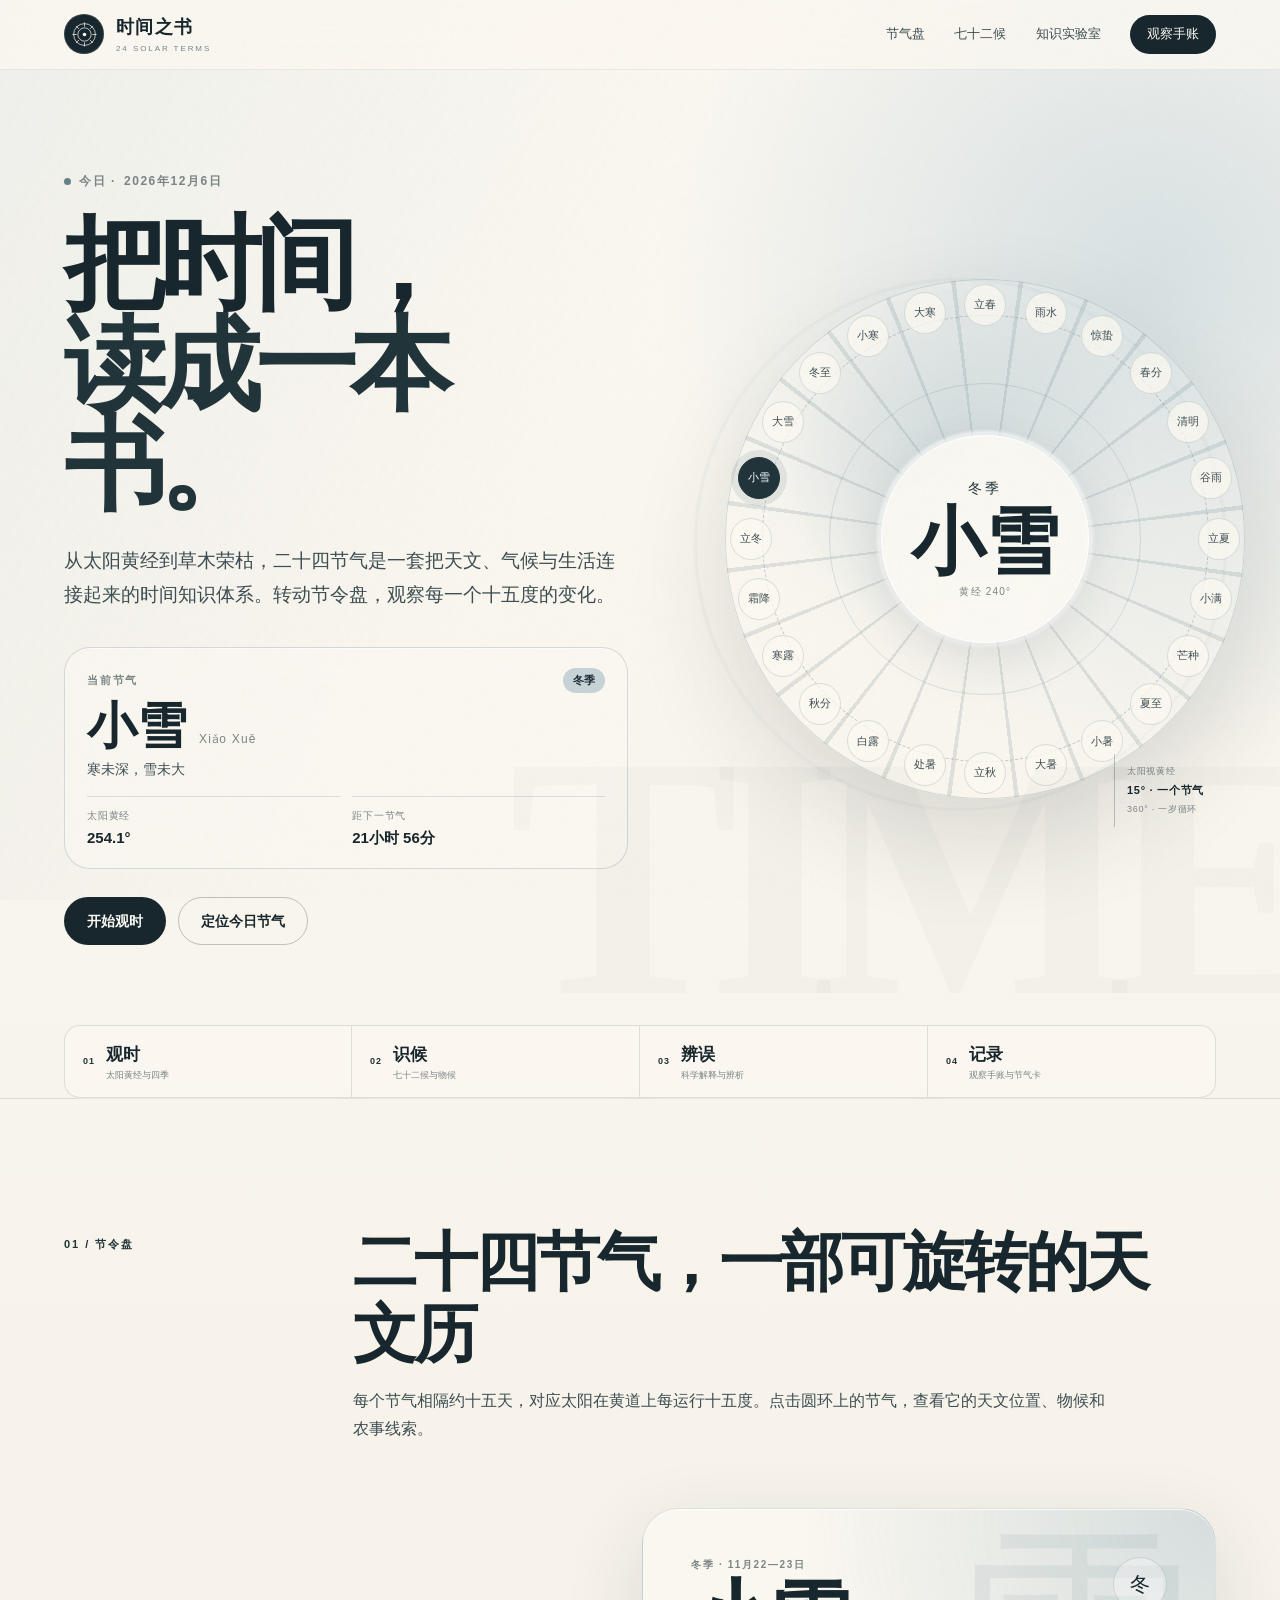
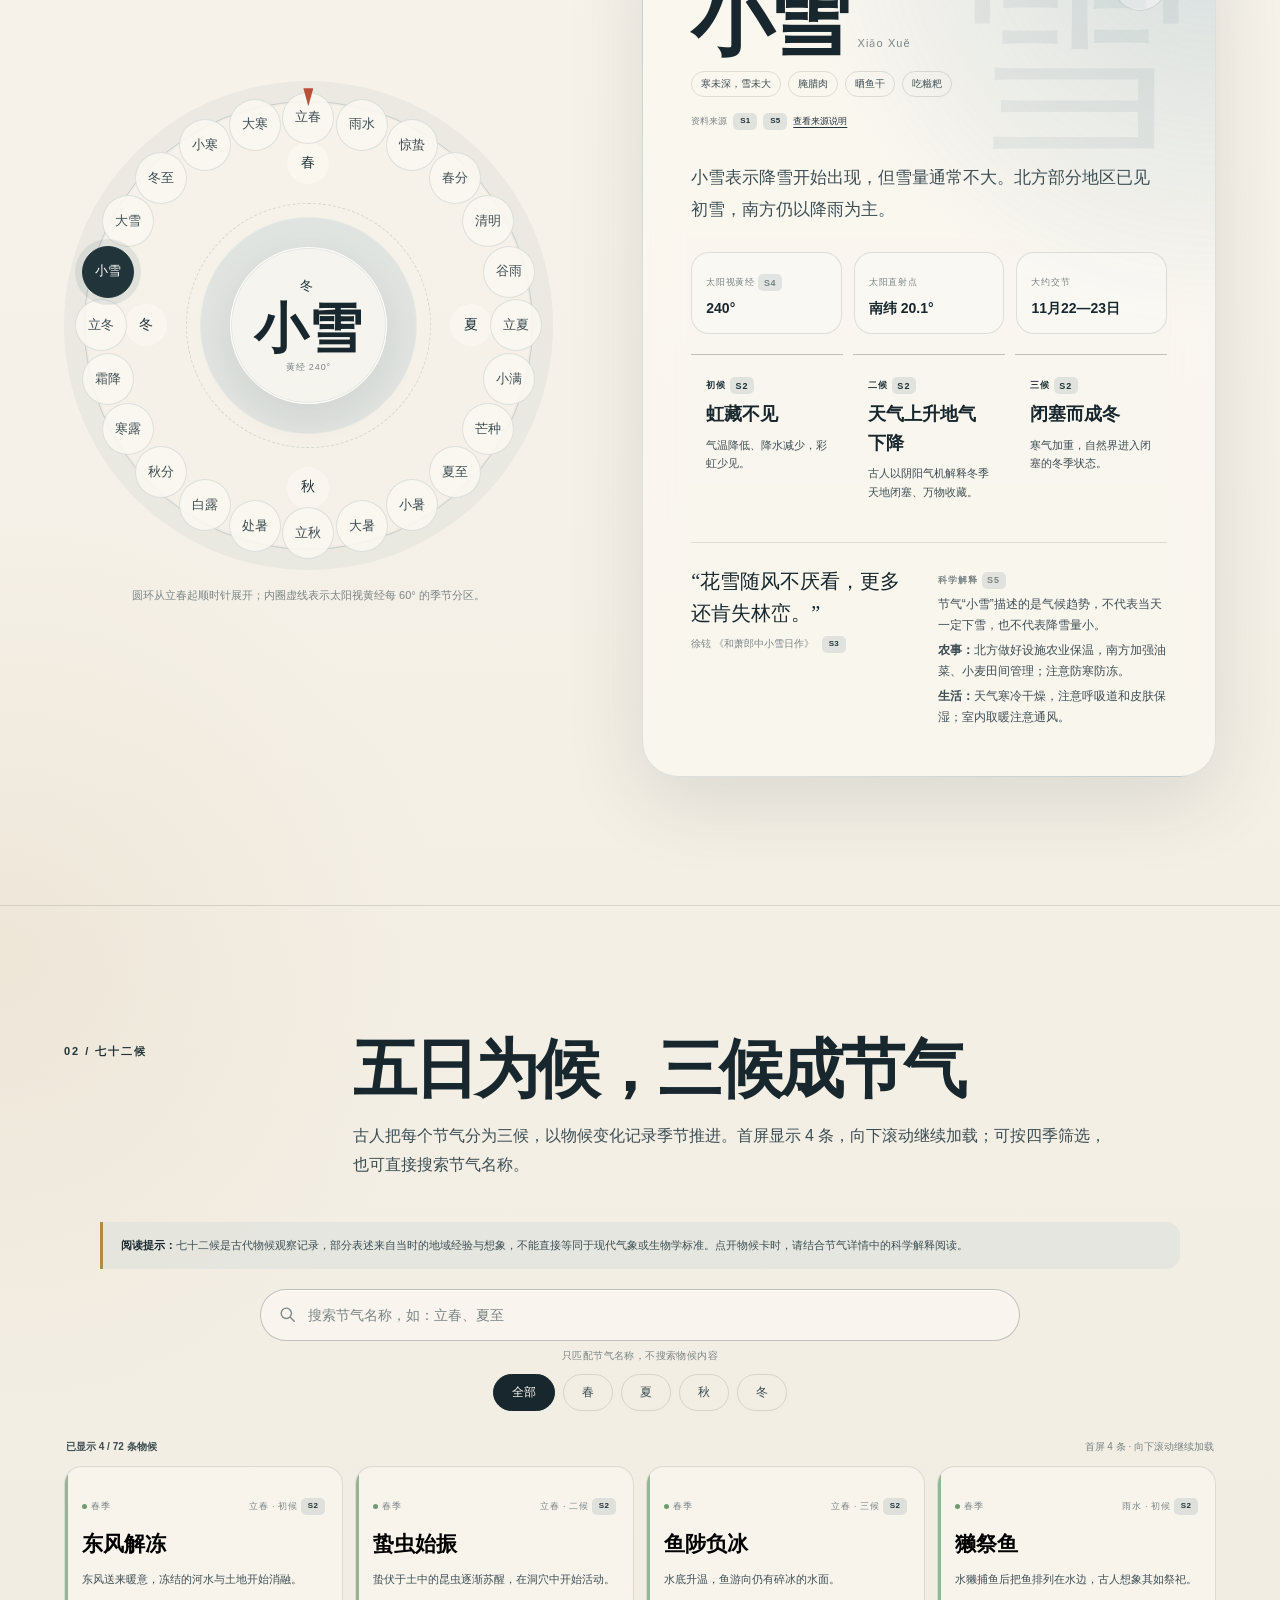
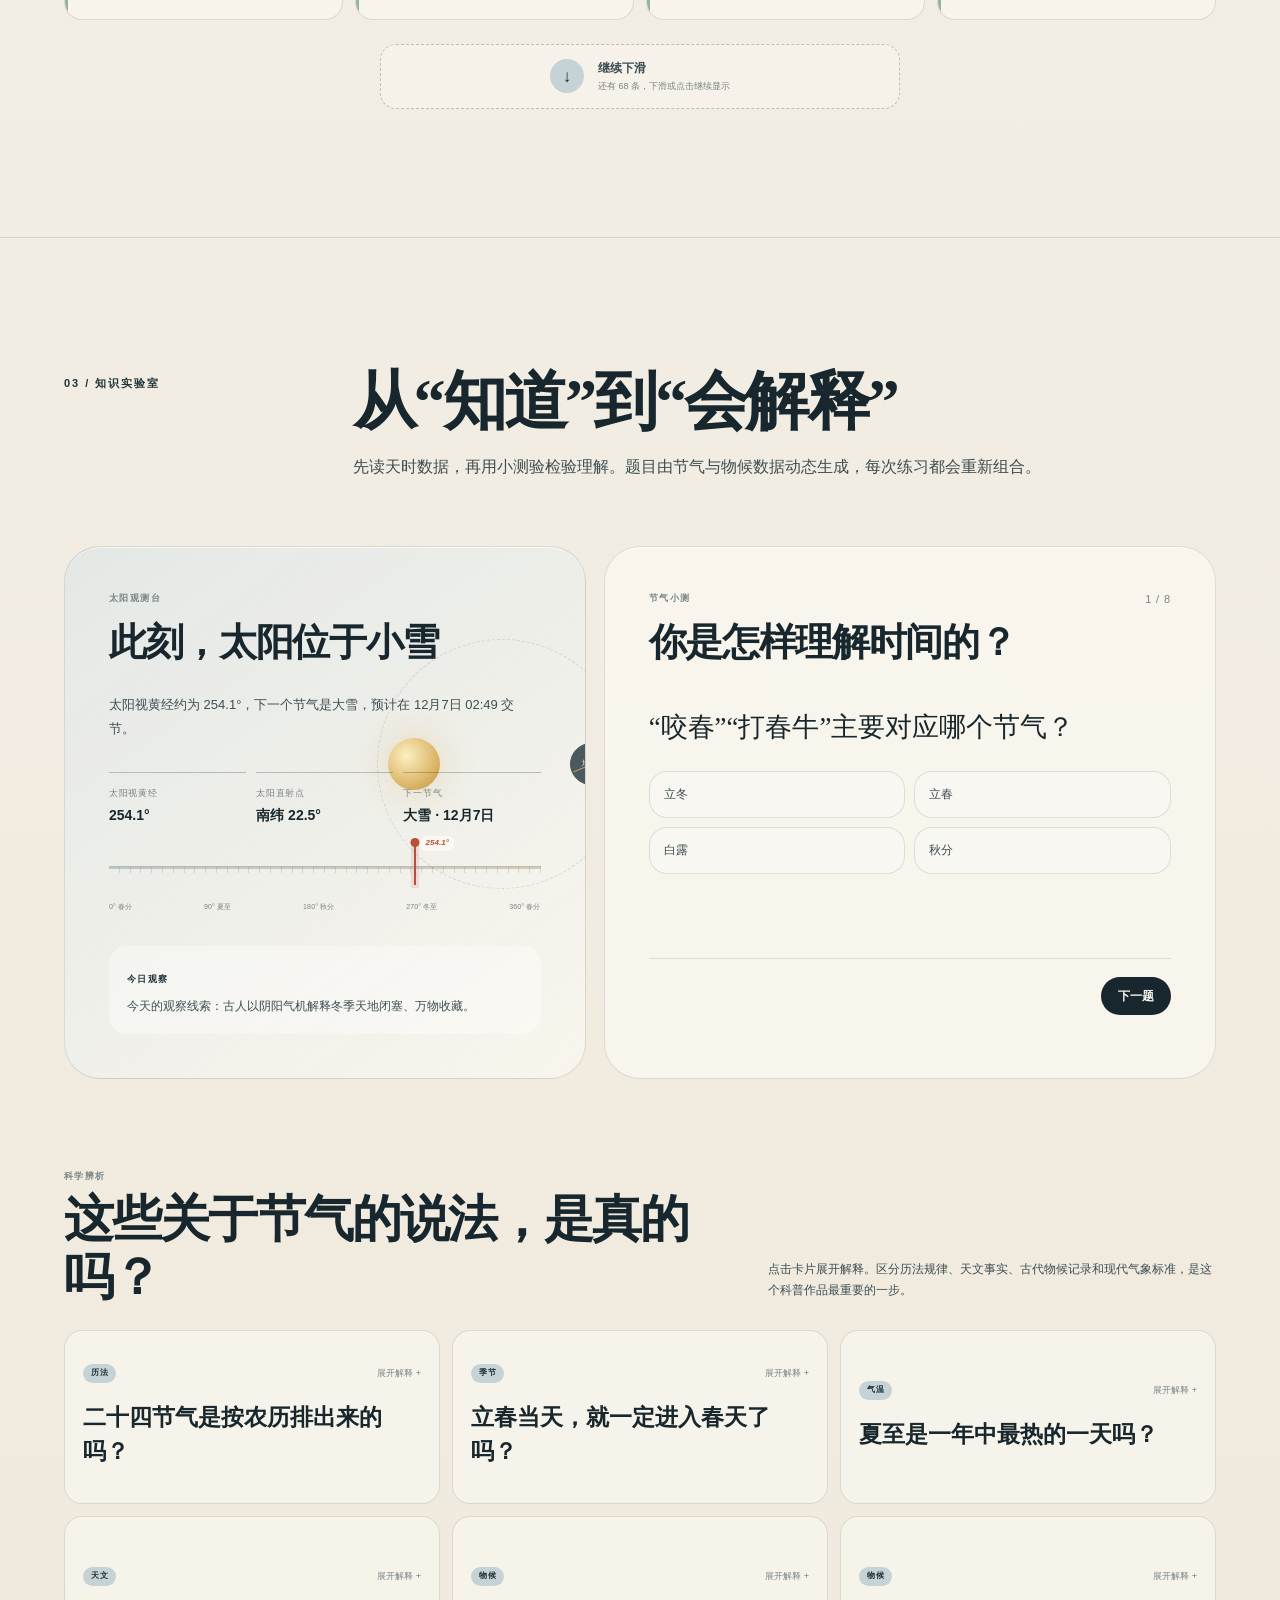
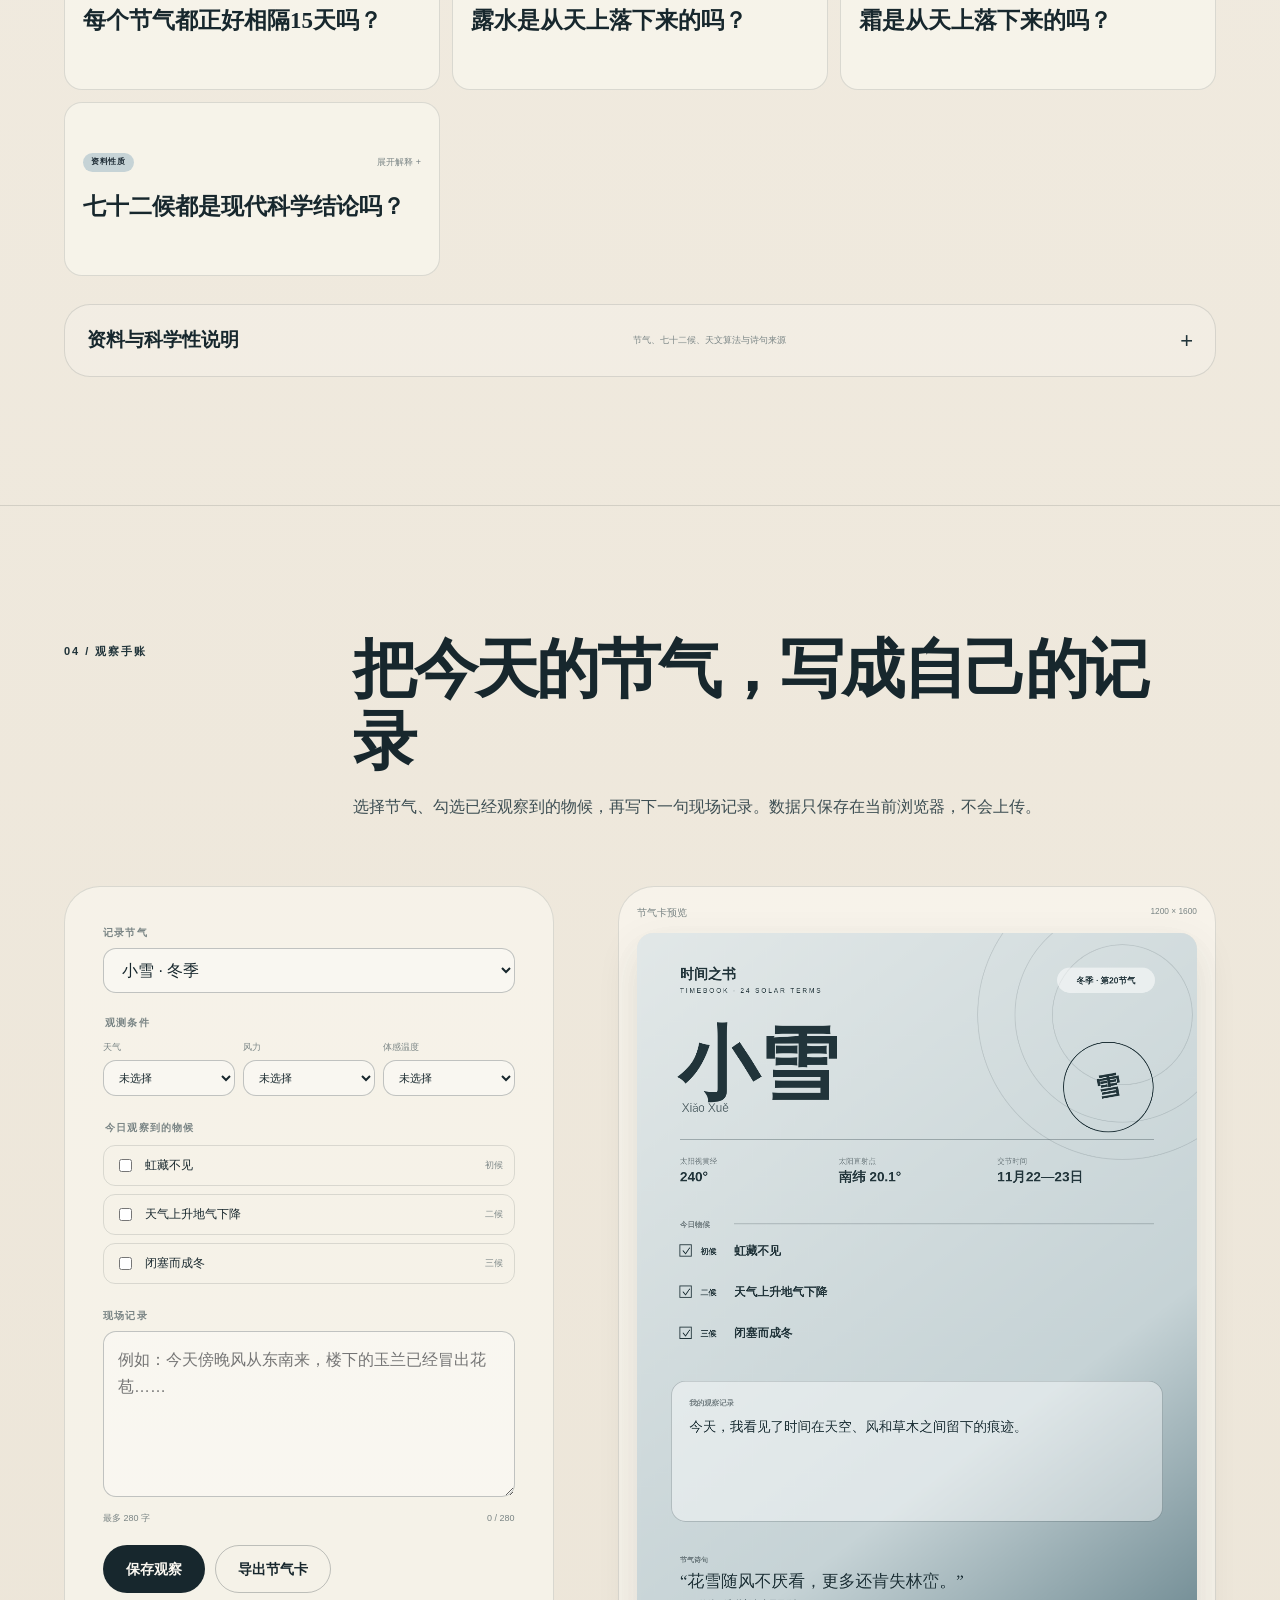
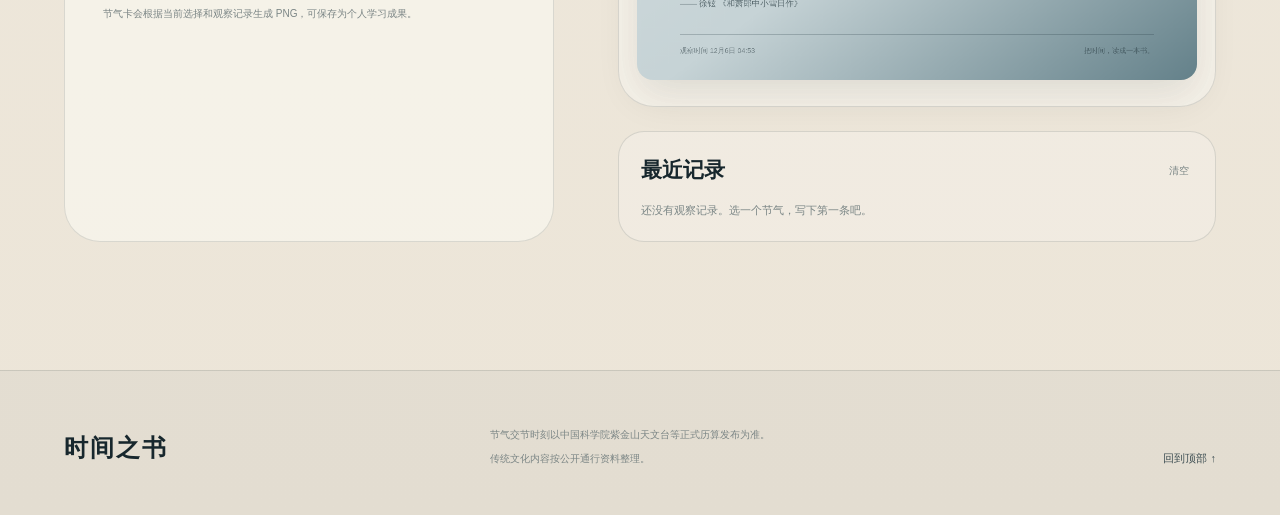
==== commit 0bd9a7b1: "Restore footer and remove only selected phrases" ====
--- a/index.html
+++ b/index.html
@@ -333,7 +333,10 @@
   <footer class="site-footer">
     <div class="footer-brand">
       <strong>时间之书</strong>
-      <p>二十四节气的天文与物候科普 · 纯前端 Web 应用</p>
+    </div>
+    <div class="footer-meta">
+      <p>节气交节时刻以中国科学院紫金山天文台等正式历算发布为准。</p>
+      <p>传统文化内容按公开通行资料整理。</p>
     </div>
     <a href="#top">回到顶部 ↑</a>
   </footer>
--- a/css/styles.css
+++ b/css/styles.css
@@ -316,7 +316,7 @@
 .entry-pentads { display: flex; flex-wrap: wrap; gap: 4px; margin-top: 6px; }
 .entry-pentads span { padding: 2px 6px; border-radius: 999px; background: var(--season-soft); color: var(--season-ink); font-size: 8px; }
 .empty-state { margin: 14px 0 0; color: var(--muted); font-size: 11px; }
-.site-footer { display: grid; grid-template-columns: 1fr auto; align-items: end; gap: 32px; padding: 48px var(--page-pad); border-top: 1px solid var(--line); background: rgba(23, 39, 45, .035); }
+.site-footer { display: grid; grid-template-columns: .8fr 1.3fr auto; align-items: end; gap: 32px; padding: 48px var(--page-pad); border-top: 1px solid var(--line); background: rgba(23, 39, 45, .035); }
 .footer-brand strong { font-family: var(--serif); font-size: 24px; letter-spacing: .08em; }
 .footer-brand p, .footer-meta p { margin: 7px 0 0; color: var(--muted); font-size: 10px; line-height: 1.7; }
 .footer-meta { max-width: 620px; }
